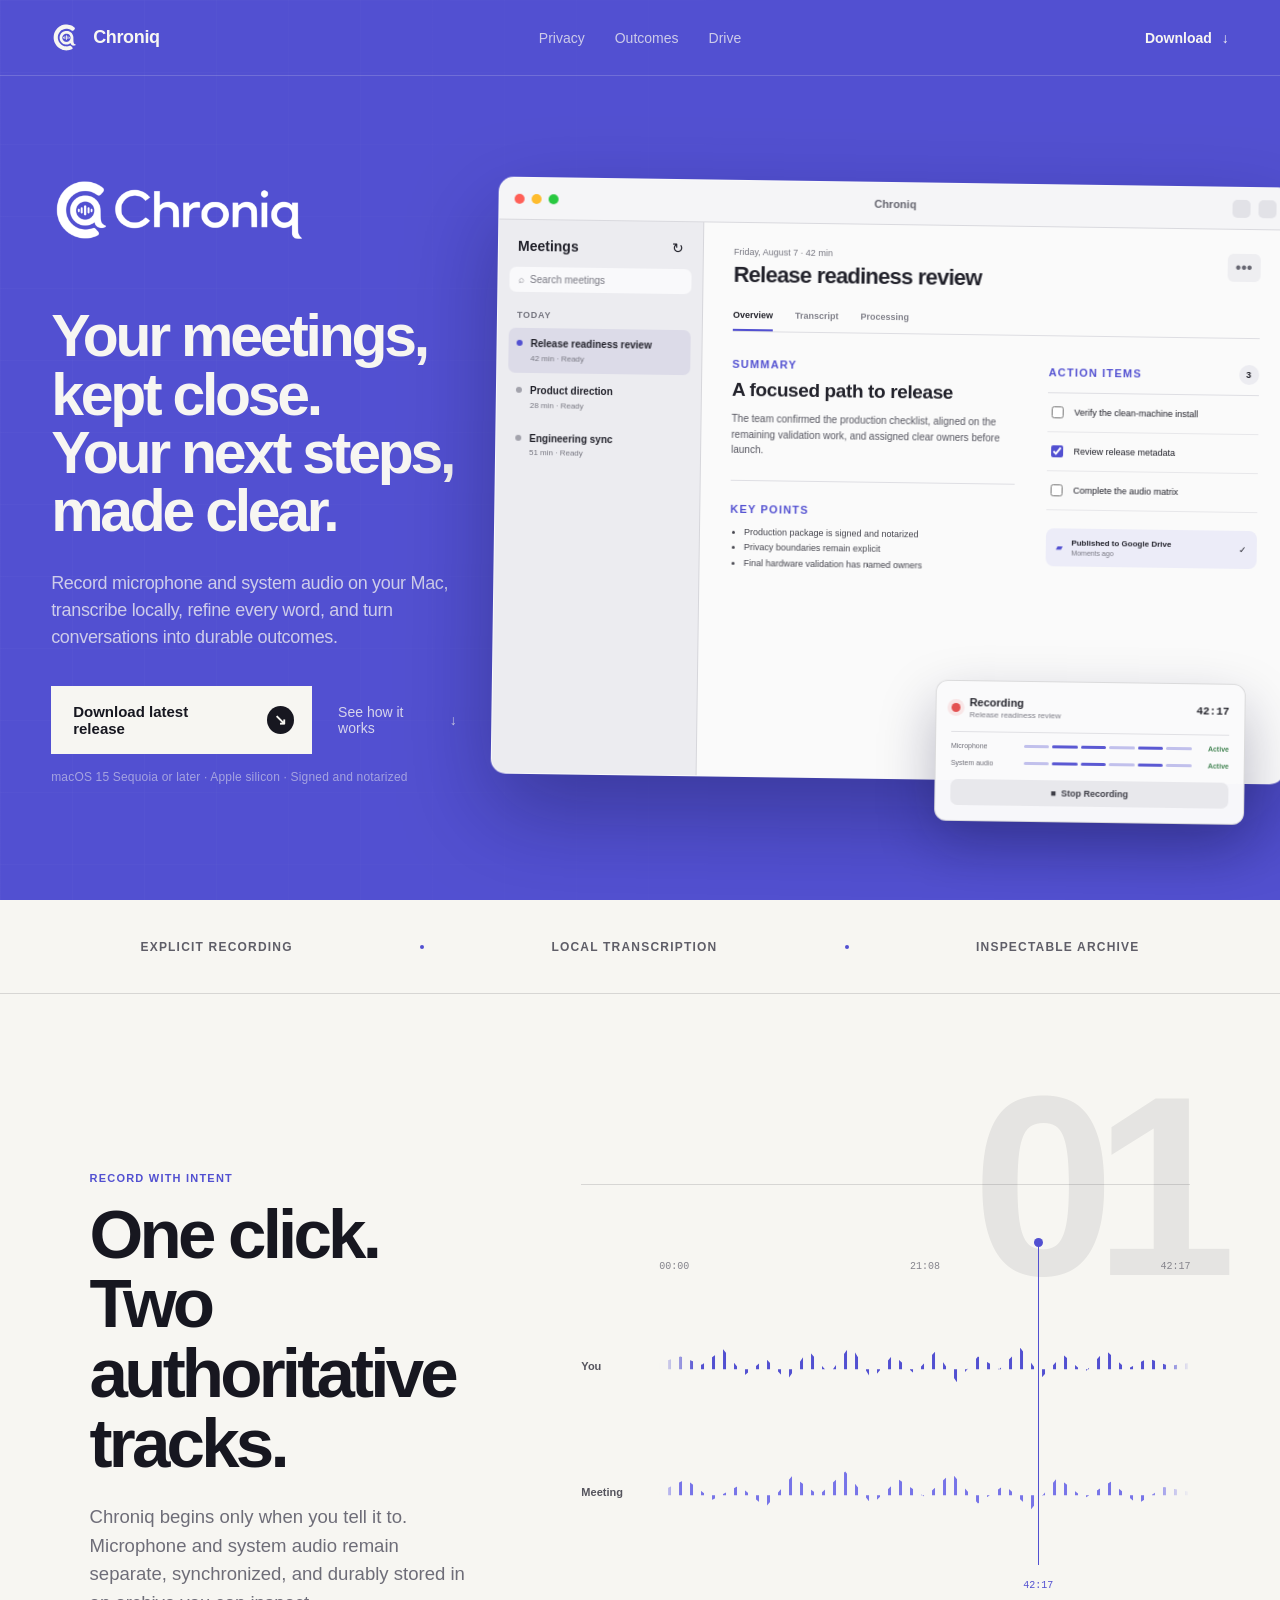
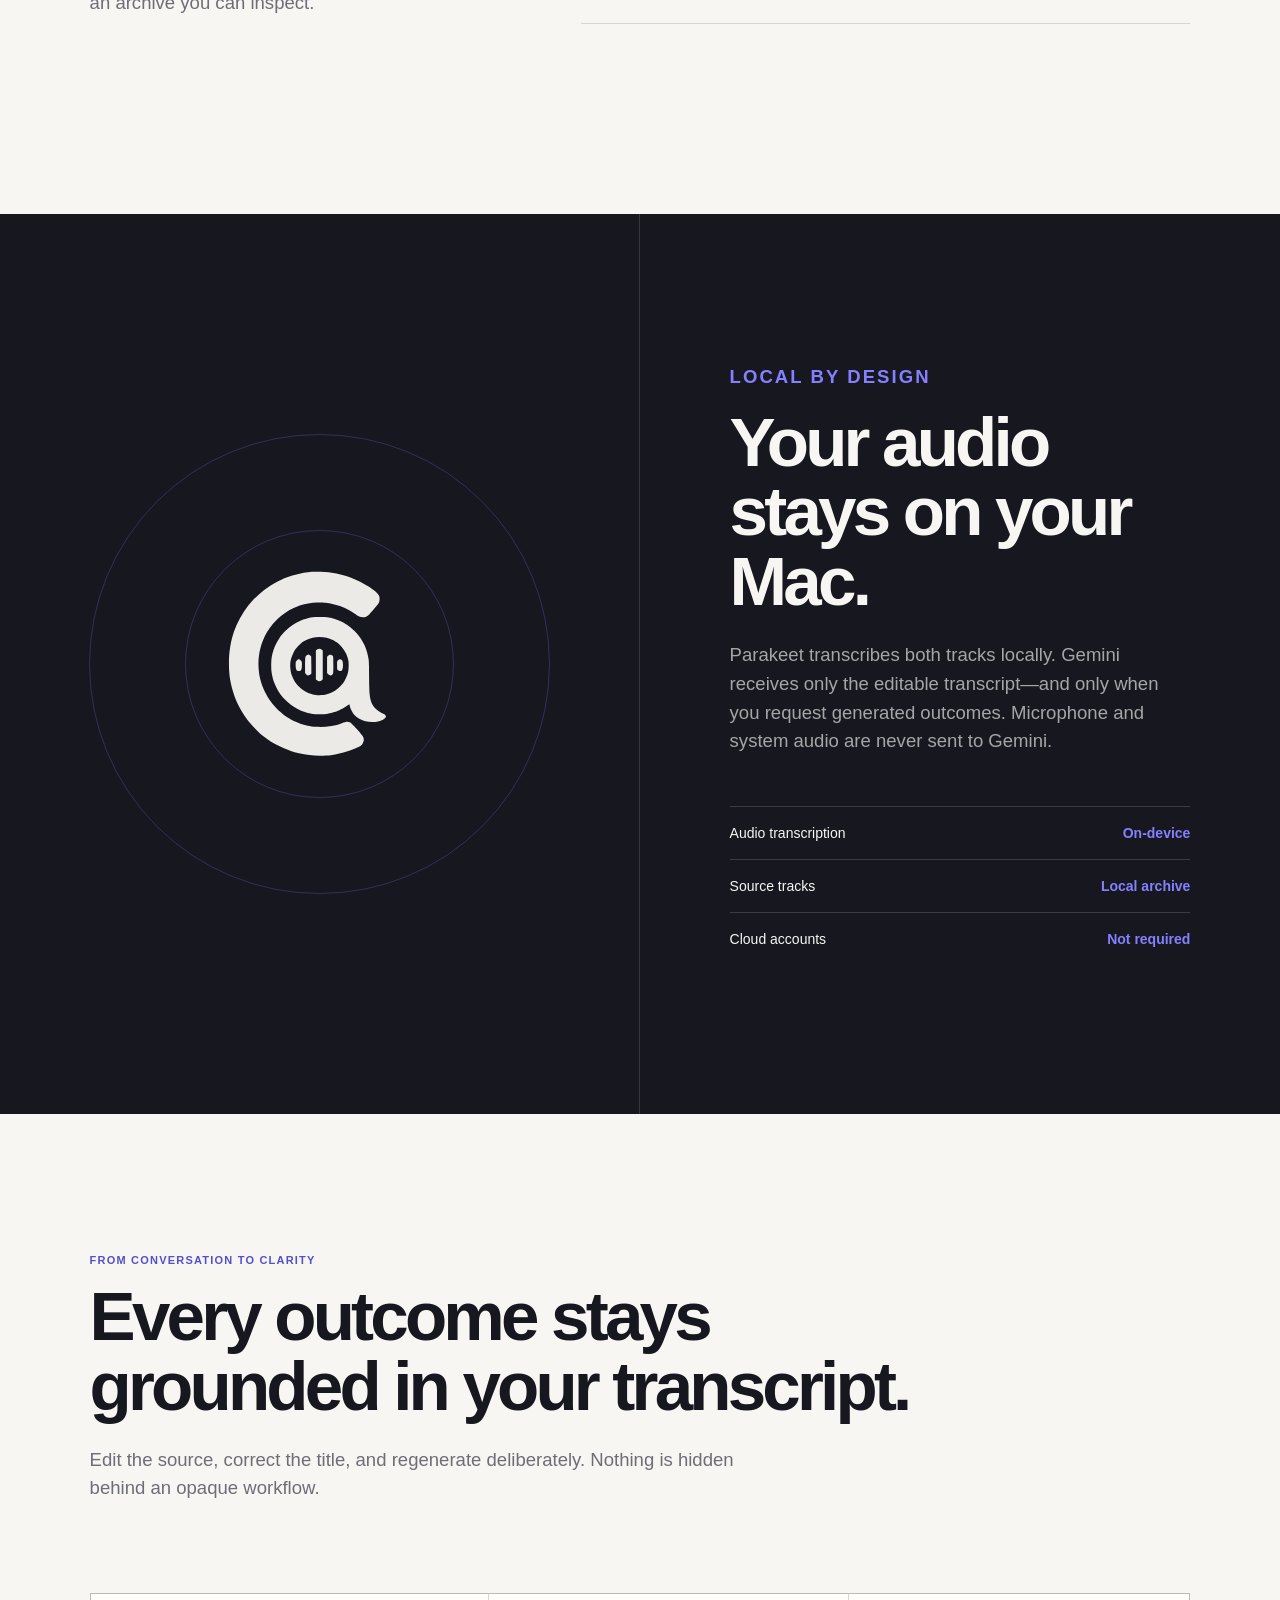
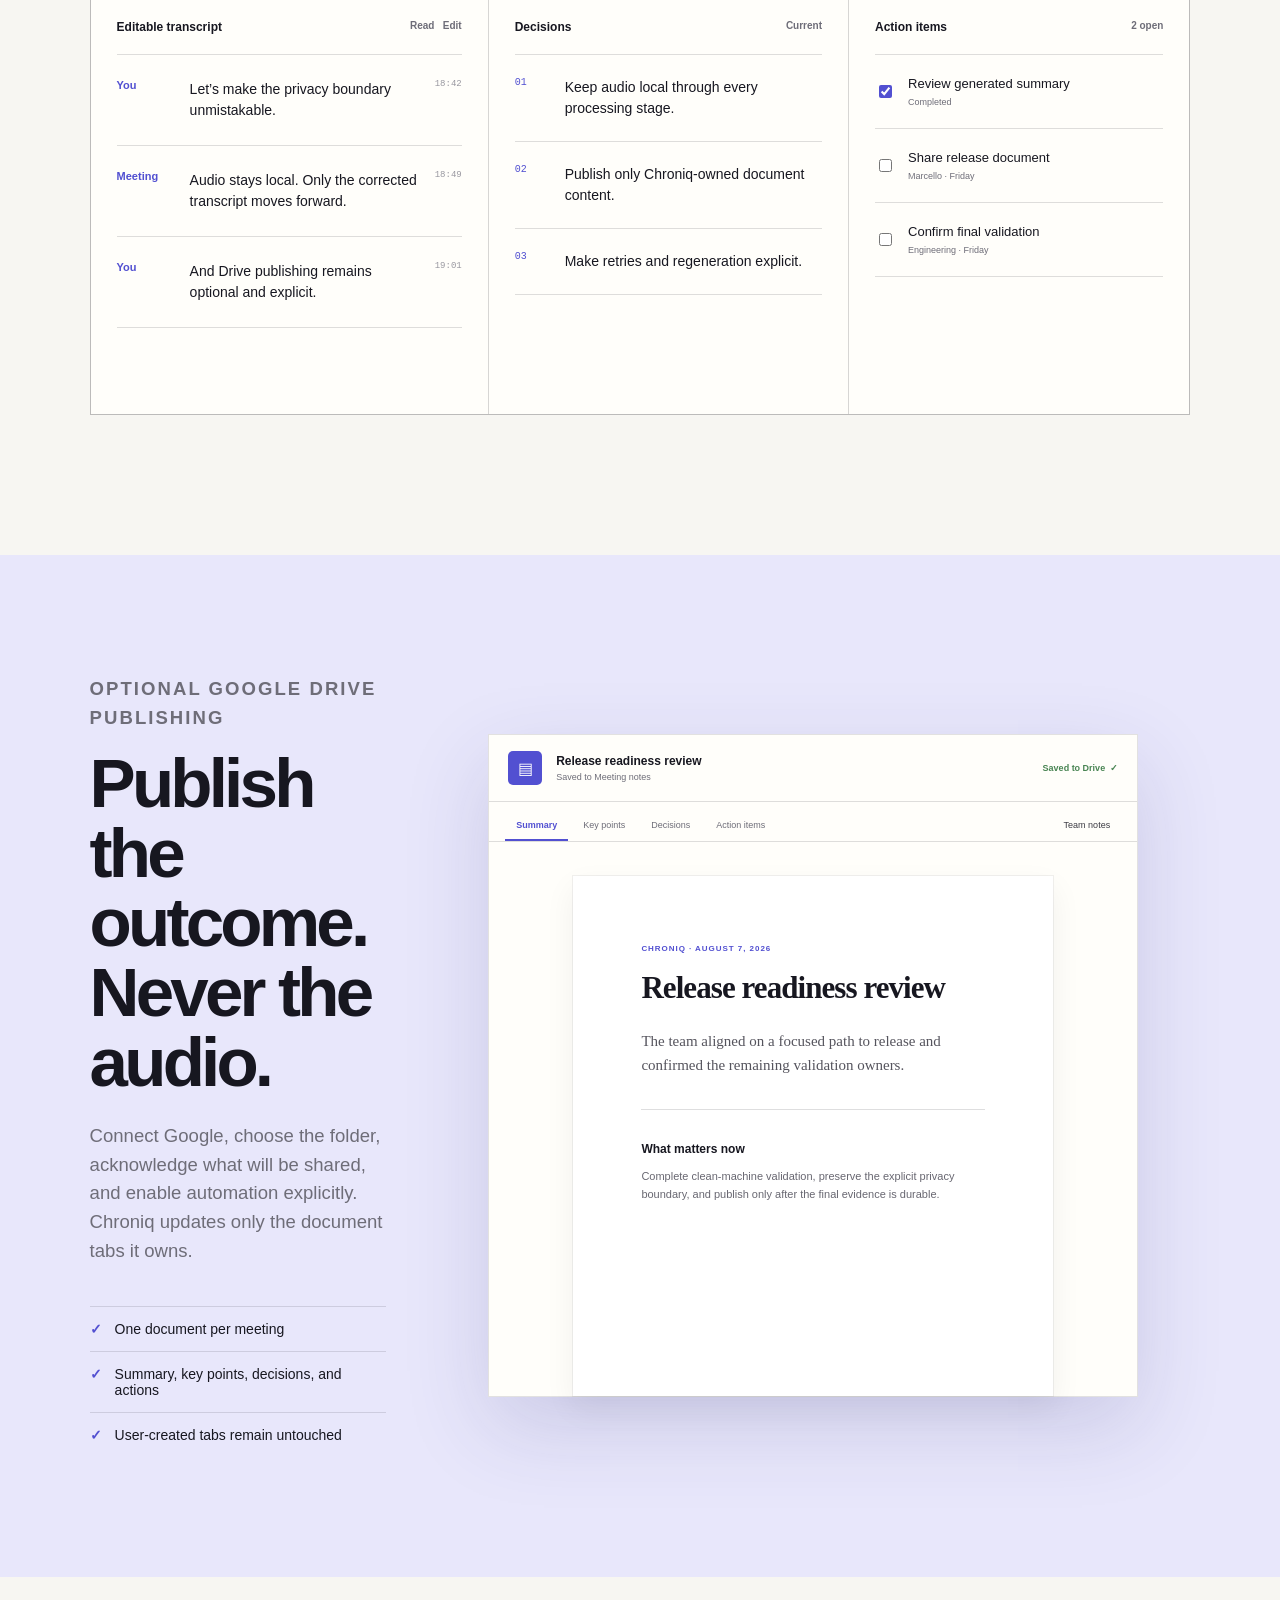
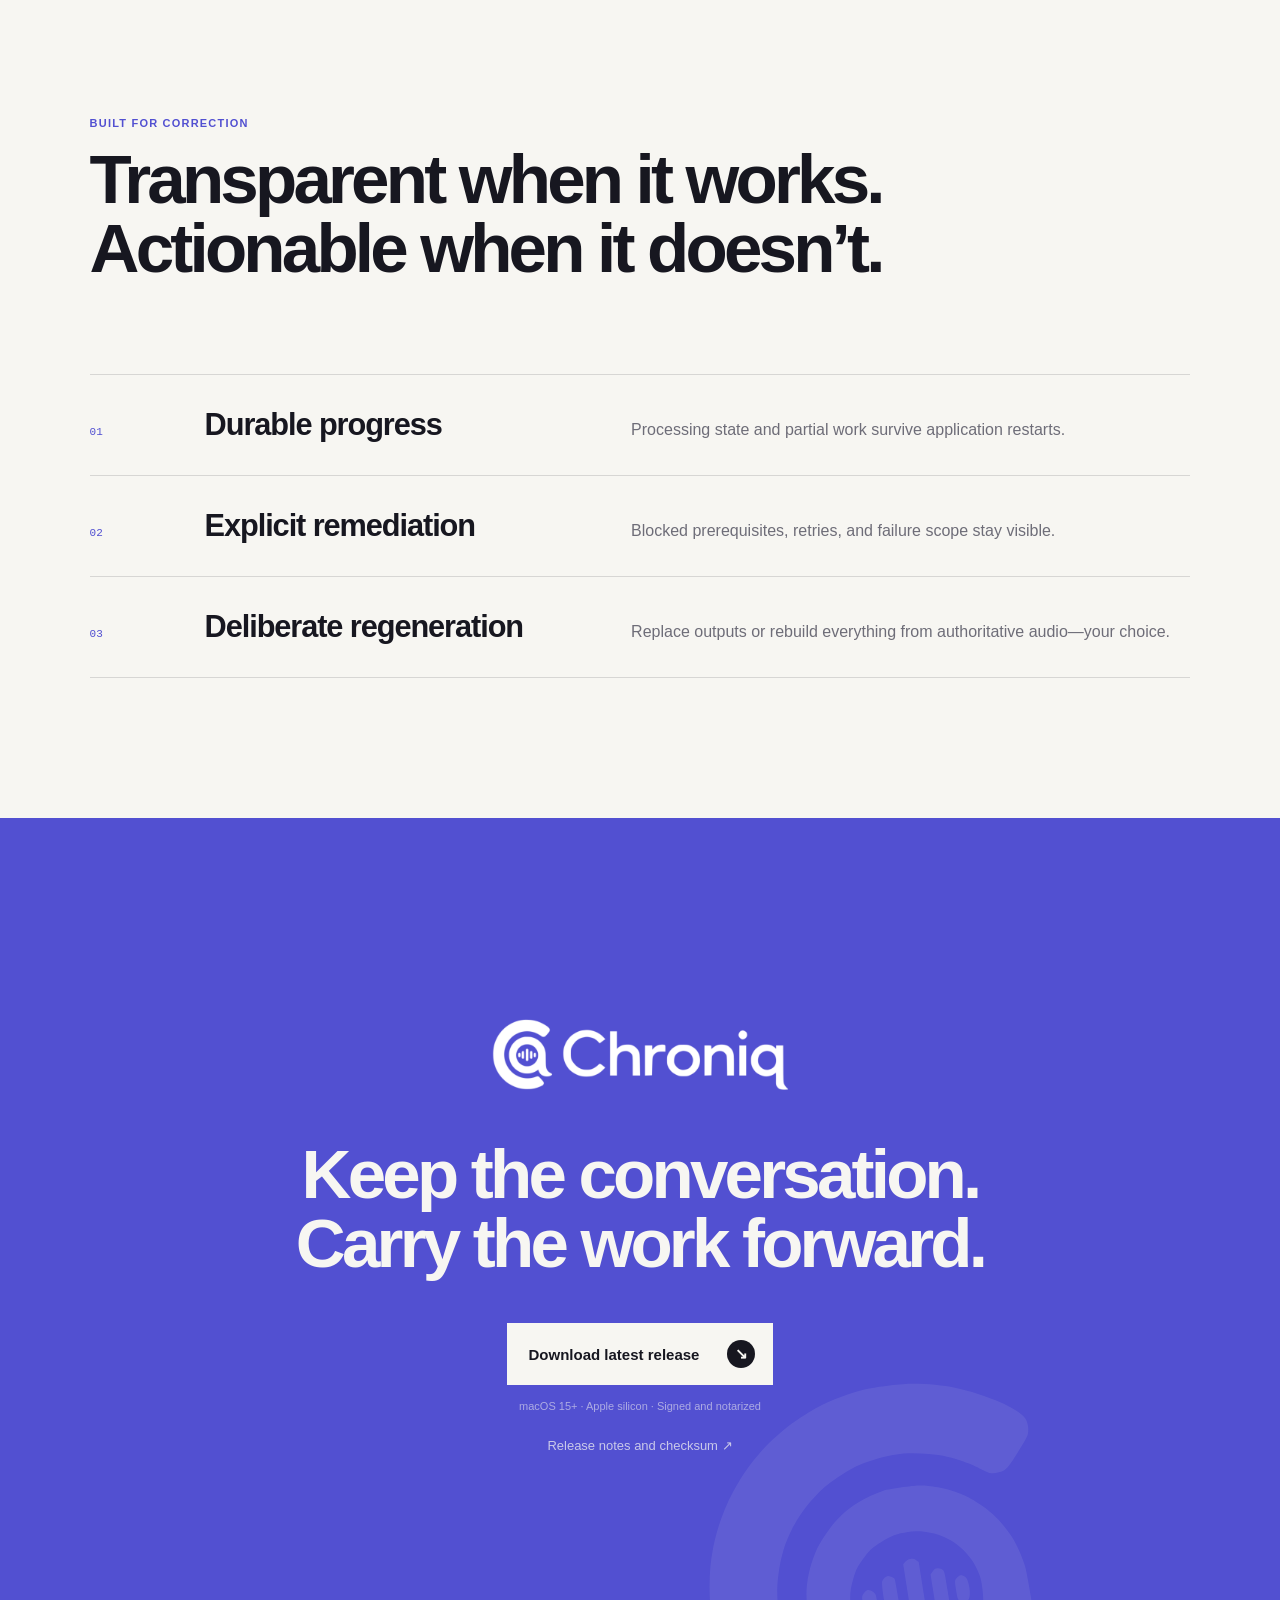
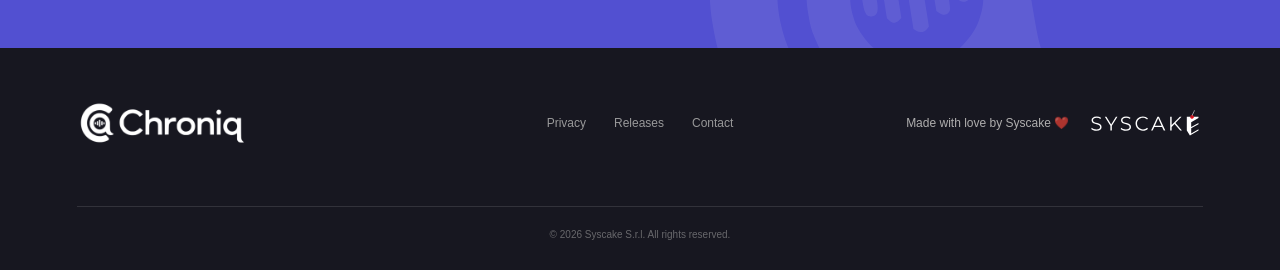
==== index.html @ 7045e1bc "deploy: initial Chroniq product website" ====
<!doctype html>
<html lang="en">
  <head>
    <meta charset="utf-8" />
    <meta name="viewport" content="width=device-width, initial-scale=1" />
    <meta name="theme-color" content="#5250d1" />
    <meta
      name="description"
      content="Chroniq is a native macOS meeting recorder with local transcription, editable outcomes, and optional Google Drive publishing."
    />
    <meta property="og:type" content="website" />
    <meta property="og:site_name" content="Chroniq" />
    <meta property="og:title" content="Chroniq — Meetings, kept close" />
    <meta
      property="og:description"
      content="Record deliberately. Transcribe locally. Turn conversations into durable outcomes."
    />
    <meta
      property="og:image"
      content="https://chroniq.syscake.it/assets/ChroniqLockup-2x.png"
    />
    <meta property="og:url" content="https://chroniq.syscake.it/" />
    <meta name="twitter:card" content="summary_large_image" />
    <link rel="canonical" href="https://chroniq.syscake.it/" />
    <link rel="icon" href="assets/ChroniqAppIcon.svg" type="image/svg+xml" />
    <link rel="apple-touch-icon" href="assets/ChroniqAppIcon-1024.png" />
    <link rel="manifest" href="manifest.webmanifest" />
    <link rel="stylesheet" href="styles.css" />
    <title>Chroniq — Meetings, kept close</title>
  </head>
  <body>
    <a class="skip-link" href="#main">Skip to content</a>

    <header class="site-header" data-header>
      <a class="brand" href="#top" aria-label="Chroniq home">
        <img src="assets/ChroniqMarkReversed.svg" alt="" width="34" height="34" />
        <span>Chroniq</span>
      </a>
      <nav aria-label="Primary navigation">
        <a href="#privacy">Privacy</a>
        <a href="#outcomes">Outcomes</a>
        <a href="#publishing">Drive</a>
      </nav>
      <a
        class="header-download js-release-link"
        href="https://github.com/SysCake/chroniq-site/releases/latest"
        data-release-link
      >
        Download
        <span aria-hidden="true">↓</span>
      </a>
    </header>

    <main id="main">
      <section class="hero" id="top" aria-labelledby="hero-title">
        <div class="hero-grid" aria-hidden="true"></div>
        <div class="hero-copy" data-hero-copy>
          <img
            class="hero-logo"
            src="assets/ChroniqLockup-2x.png"
            alt="Chroniq"
            width="410"
            height="110"
          />
          <h1 id="hero-title">Your meetings, kept close.<br />Your next steps, made clear.</h1>
          <p>
            Record microphone and system audio on your Mac, transcribe locally,
            refine every word, and turn conversations into durable outcomes.
          </p>
          <div class="hero-actions">
            <a
              class="button button-primary js-release-link"
              href="https://github.com/SysCake/chroniq-site/releases/latest"
              data-release-link
            >
              <span data-release-label>Download latest release</span>
              <span class="button-arrow" aria-hidden="true">↘</span>
            </a>
            <a class="text-link" href="#recording">See how it works <span aria-hidden="true">↓</span></a>
          </div>
          <p class="requirements">
            macOS 15 Sequoia or later · Apple silicon · Signed and notarized
          </p>
        </div>

        <div class="product-stage" data-product-stage>
          <div class="app-window" role="img" aria-label="Chroniq meeting workspace showing a completed meeting summary">
            <div class="window-bar">
              <div class="traffic-lights"><i></i><i></i><i></i></div>
              <span>Chroniq</span>
              <div class="window-actions"><i></i><i></i></div>
            </div>
            <div class="workspace">
              <aside class="workspace-sidebar">
                <div class="sidebar-heading"><strong>Meetings</strong><span>↻</span></div>
                <div class="search-field">⌕&nbsp;&nbsp;Search meetings</div>
                <p class="date-label">Today</p>
                <div class="meeting-row active">
                  <span class="status-dot"></span>
                  <div><strong>Release readiness review</strong><small>42 min · Ready</small></div>
                </div>
                <div class="meeting-row">
                  <span class="status-dot quiet"></span>
                  <div><strong>Product direction</strong><small>28 min · Ready</small></div>
                </div>
                <div class="meeting-row">
                  <span class="status-dot quiet"></span>
                  <div><strong>Engineering sync</strong><small>51 min · Ready</small></div>
                </div>
              </aside>

              <div class="workspace-main">
                <div class="meeting-header">
                  <div>
                    <p>Friday, August 7 · 42 min</p>
                    <h2>Release readiness review</h2>
                  </div>
                  <button type="button" tabindex="-1">•••</button>
                </div>
                <div class="workspace-tabs" aria-hidden="true">
                  <span class="active">Overview</span><span>Transcript</span><span>Processing</span>
                </div>
                <div class="outcome-layout">
                  <article class="summary-block">
                    <p class="eyebrow">Summary</p>
                    <h3>A focused path to release</h3>
                    <p>
                      The team confirmed the production checklist, aligned on the remaining
                      validation work, and assigned clear owners before launch.
                    </p>
                    <div class="keyline"></div>
                    <p class="eyebrow">Key points</p>
                    <ul>
                      <li>Production package is signed and notarized</li>
                      <li>Privacy boundaries remain explicit</li>
                      <li>Final hardware validation has named owners</li>
                    </ul>
                  </article>
                  <aside class="action-block">
                    <div class="action-heading"><p class="eyebrow">Action items</p><span>3</span></div>
                    <label><input type="checkbox" tabindex="-1" /> Verify the clean-machine install</label>
                    <label><input type="checkbox" checked tabindex="-1" /> Review release metadata</label>
                    <label><input type="checkbox" tabindex="-1" /> Complete the audio matrix</label>
                    <div class="publish-state">
                      <span class="drive-glyph">▰</span>
                      <div><strong>Published to Google Drive</strong><small>Moments ago</small></div>
                      <span>✓</span>
                    </div>
                  </aside>
                </div>
              </div>
            </div>
          </div>

          <div class="recording-panel" data-recording-panel>
            <div class="recording-status">
              <span class="recording-dot"></span>
              <div><strong>Recording</strong><small>Release readiness review</small></div>
              <time>42:17</time>
            </div>
            <div class="audio-track"><span>Microphone</span><i></i><i></i><i></i><i></i><i></i><i></i><b>Active</b></div>
            <div class="audio-track"><span>System audio</span><i></i><i></i><i></i><i></i><i></i><i></i><b>Active</b></div>
            <button type="button" tabindex="-1">■&nbsp;&nbsp;Stop Recording</button>
          </div>
        </div>
      </section>

      <section class="principle-band" aria-label="Chroniq principles">
        <p>Explicit recording</p><span></span><p>Local transcription</p><span></span><p>Inspectable archive</p>
      </section>

      <section class="story-section recording-section" id="recording">
        <div class="section-index" aria-hidden="true">01</div>
        <div class="story-copy reveal">
          <p class="eyebrow">Record with intent</p>
          <h2>One click.<br />Two authoritative tracks.</h2>
          <p>
            Chroniq begins only when you tell it to. Microphone and system audio
            remain separate, synchronized, and durably stored in an archive you can inspect.
          </p>
        </div>
        <div class="track-visual reveal" aria-label="Separate synchronized microphone and system audio tracks">
          <div class="track-ruler"><span>00:00</span><span>21:08</span><span>42:17</span></div>
          <div class="wave-row"><strong>You</strong><div class="waveform wave-one"></div></div>
          <div class="wave-row"><strong>Meeting</strong><div class="waveform wave-two"></div></div>
          <div class="track-cursor"><span></span><small>42:17</small></div>
        </div>
      </section>

      <section class="privacy-section" id="privacy">
        <div class="privacy-field">
          <div class="orbit orbit-one" aria-hidden="true"></div>
          <div class="orbit orbit-two" aria-hidden="true"></div>
          <img src="assets/ChroniqMarkReversed.svg" alt="" width="220" height="220" />
        </div>
        <div class="privacy-copy reveal">
          <p class="eyebrow">Local by design</p>
          <h2>Your audio<br />stays on your Mac.</h2>
          <p>
            Parakeet transcribes both tracks locally. Gemini receives only the
            editable transcript—and only when you request generated outcomes.
            Microphone and system audio are never sent to Gemini.
          </p>
          <dl>
            <div><dt>Audio transcription</dt><dd>On-device</dd></div>
            <div><dt>Source tracks</dt><dd>Local archive</dd></div>
            <div><dt>Cloud accounts</dt><dd>Not required</dd></div>
          </dl>
        </div>
      </section>

      <section class="outcomes-section" id="outcomes">
        <header class="section-heading reveal">
          <p class="eyebrow">From conversation to clarity</p>
          <h2>Every outcome stays<br />grounded in your transcript.</h2>
          <p>Edit the source, correct the title, and regenerate deliberately. Nothing is hidden behind an opaque workflow.</p>
        </header>

        <div class="outcome-rail" data-outcome-rail>
          <article class="outcome-panel transcript-panel reveal">
            <div class="panel-top"><span>Editable transcript</span><span>Read&nbsp;&nbsp; Edit</span></div>
            <div class="transcript-line"><strong>You</strong><p>Let’s make the privacy boundary unmistakable.</p><time>18:42</time></div>
            <div class="transcript-line"><strong>Meeting</strong><p>Audio stays local. Only the corrected transcript moves forward.</p><time>18:49</time></div>
            <div class="transcript-line"><strong>You</strong><p>And Drive publishing remains optional and explicit.</p><time>19:01</time></div>
          </article>

          <article class="outcome-panel decisions-panel reveal">
            <div class="panel-top"><span>Decisions</span><span>Current</span></div>
            <ol>
              <li><span>01</span><p>Keep audio local through every processing stage.</p></li>
              <li><span>02</span><p>Publish only Chroniq-owned document content.</p></li>
              <li><span>03</span><p>Make retries and regeneration explicit.</p></li>
            </ol>
          </article>

          <article class="outcome-panel actions-panel reveal">
            <div class="panel-top"><span>Action items</span><span>2 open</span></div>
            <label><input type="checkbox" checked tabindex="-1" /><span>Review generated summary<small>Completed</small></span></label>
            <label><input type="checkbox" tabindex="-1" /><span>Share release document<small>Marcello · Friday</small></span></label>
            <label><input type="checkbox" tabindex="-1" /><span>Confirm final validation<small>Engineering · Friday</small></span></label>
          </article>
        </div>
      </section>

      <section class="publishing-section" id="publishing">
        <div class="publishing-copy reveal">
          <p class="eyebrow">Optional Google Drive publishing</p>
          <h2>Publish the outcome.<br />Never the audio.</h2>
          <p>
            Connect Google, choose the folder, acknowledge what will be shared,
            and enable automation explicitly. Chroniq updates only the document tabs it owns.
          </p>
          <ul>
            <li><span>✓</span> One document per meeting</li>
            <li><span>✓</span> Summary, key points, decisions, and actions</li>
            <li><span>✓</span> User-created tabs remain untouched</li>
          </ul>
        </div>

        <div class="document-visual reveal" role="img" aria-label="Chroniq meeting document published to a selected Google Drive folder">
          <div class="document-toolbar">
            <span class="document-icon">▤</span>
            <div><strong>Release readiness review</strong><small>Saved to Meeting notes</small></div>
            <span class="saved-state">Saved to Drive&nbsp;&nbsp;✓</span>
          </div>
          <div class="document-tabs"><span class="active">Summary</span><span>Key points</span><span>Decisions</span><span>Action items</span><span class="user-tab">Team notes</span></div>
          <div class="document-page">
            <p class="document-kicker">CHRONIQ · AUGUST 7, 2026</p>
            <h3>Release readiness review</h3>
            <p class="document-lead">The team aligned on a focused path to release and confirmed the remaining validation owners.</p>
            <hr />
            <h4>What matters now</h4>
            <p>Complete clean-machine validation, preserve the explicit privacy boundary, and publish only after the final evidence is durable.</p>
          </div>
        </div>
      </section>

      <section class="control-section">
        <div class="section-heading reveal">
          <p class="eyebrow">Built for correction</p>
          <h2>Transparent when it works.<br />Actionable when it doesn’t.</h2>
        </div>
        <div class="control-list">
          <article class="reveal"><span>01</span><h3>Durable progress</h3><p>Processing state and partial work survive application restarts.</p></article>
          <article class="reveal"><span>02</span><h3>Explicit remediation</h3><p>Blocked prerequisites, retries, and failure scope stay visible.</p></article>
          <article class="reveal"><span>03</span><h3>Deliberate regeneration</h3><p>Replace outputs or rebuild everything from authoritative audio—your choice.</p></article>
        </div>
      </section>

      <section class="download-section" id="download">
        <div class="download-mark" aria-hidden="true">
          <img src="assets/ChroniqMarkReversed.svg" alt="" width="500" height="500" />
        </div>
        <div class="download-copy reveal">
          <img src="assets/ChroniqLockup-2x.png" alt="Chroniq" width="330" height="88" />
          <h2>Keep the conversation.<br />Carry the work forward.</h2>
          <a
            class="button button-light js-release-link"
            href="https://github.com/SysCake/chroniq-site/releases/latest"
            data-release-link
          >
            <span data-release-label>Download latest release</span>
            <span class="button-arrow" aria-hidden="true">↘</span>
          </a>
          <p class="download-meta" data-release-meta>macOS 15+ · Apple silicon · Signed and notarized</p>
          <a class="release-notes" href="https://github.com/SysCake/chroniq-site/releases/latest">Release notes and checksum ↗</a>
        </div>
      </section>
    </main>

    <footer>
      <a class="footer-brand" href="#top" aria-label="Chroniq home">
        <img src="assets/ChroniqLockup-2x.png" alt="Chroniq" width="205" height="55" />
      </a>
      <div class="footer-links">
        <a href="#privacy">Privacy</a>
        <a href="https://github.com/SysCake/chroniq-site/releases/latest">Releases</a>
        <a href="mailto:info@syscake.it">Contact</a>
      </div>
      <a
        class="syscake-credit"
        href="https://syscake.it/"
        target="_blank"
        rel="noopener noreferrer"
        aria-label="Made with love by Syscake. Visit Syscake website."
      >
        <span>Made with love by Syscake ❤️</span>
        <img src="assets/SyscakeLogoWhite.svg" alt="Syscake" width="136" height="40" />
      </a>
      <p class="copyright">© 2026 Syscake S.r.l. All rights reserved.</p>
    </footer>

    <noscript>
      <div class="noscript-note">JavaScript is optional. The download buttons open the latest public GitHub release.</div>
    </noscript>
    <script type="module" src="site.js"></script>
  </body>
</html>
---- styles.css ----
:root {
  color-scheme: light;
  --indigo: #5250d1;
  --violet: #8580ff;
  --ink: #171720;
  --warm: #f7f6f2;
  --paper: #fffefa;
  --muted: #6e6d78;
  --line: rgba(23, 23, 32, 0.14);
  --header-height: 76px;
  --ease-out: cubic-bezier(0.16, 1, 0.3, 1);
}

* { box-sizing: border-box; }

html { scroll-behavior: smooth; }

body {
  margin: 0;
  background: var(--warm);
  color: var(--ink);
  font-family: -apple-system, BlinkMacSystemFont, "SF Pro Display", "Helvetica Neue", Arial, sans-serif;
  font-size: 16px;
  -webkit-font-smoothing: antialiased;
  text-rendering: optimizeLegibility;
}

a { color: inherit; text-decoration: none; }
button, input { font: inherit; }
img { display: block; max-width: 100%; }

.skip-link {
  position: fixed;
  z-index: 1000;
  top: 10px;
  left: 10px;
  padding: 10px 14px;
  background: var(--warm);
  color: var(--ink);
  transform: translateY(-160%);
}
.skip-link:focus { transform: translateY(0); }

:focus-visible { outline: 3px solid var(--violet); outline-offset: 4px; }

.site-header {
  position: absolute;
  z-index: 100;
  top: 0;
  left: 0;
  right: 0;
  height: var(--header-height);
  display: grid;
  grid-template-columns: 1fr auto 1fr;
  align-items: center;
  gap: 32px;
  padding: 0 clamp(22px, 4vw, 72px);
  color: var(--warm);
  border-bottom: 1px solid rgba(247, 246, 242, 0.18);
}

.brand { display: inline-flex; align-items: center; gap: 11px; width: max-content; font-size: 18px; font-weight: 650; letter-spacing: -0.02em; }
.brand img { width: 31px; height: 31px; }
.site-header nav { display: flex; align-items: center; gap: 30px; color: rgba(247, 246, 242, 0.74); font-size: 14px; }
.site-header nav a, .footer-links a, .release-notes { transition: color 180ms ease; }
.site-header nav a:hover { color: var(--warm); }
.header-download { justify-self: end; display: flex; align-items: center; gap: 10px; font-size: 14px; font-weight: 650; }
.header-download span { transition: transform 220ms var(--ease-out); }
.header-download:hover span { transform: translateY(3px); }

.hero {
  position: relative;
  min-height: max(820px, 100svh);
  overflow: hidden;
  display: grid;
  grid-template-columns: minmax(390px, 0.72fr) minmax(620px, 1.28fr);
  align-items: center;
  gap: clamp(40px, 4vw, 80px);
  padding: calc(var(--header-height) + 48px) clamp(22px, 4vw, 72px) 64px;
  background: var(--indigo);
  color: var(--warm);
}

.hero-grid {
  position: absolute;
  inset: 0;
  opacity: 0.12;
  background-image:
    linear-gradient(rgba(247, 246, 242, 0.18) 1px, transparent 1px),
    linear-gradient(90deg, rgba(247, 246, 242, 0.18) 1px, transparent 1px);
  background-size: 72px 72px;
  mask-image: linear-gradient(to right, black, transparent 72%);
}

.hero-copy { position: relative; z-index: 2; max-width: 670px; opacity: 0; transform: translateY(24px); }
.is-ready .hero-copy { animation: hero-copy-in 900ms var(--ease-out) 80ms forwards; }
.hero-logo { width: clamp(190px, 20vw, 292px); height: auto; margin-bottom: clamp(40px, 7vh, 86px); filter: brightness(0) invert(1); }
.hero h1 {
  max-width: 490px;
  margin: 0;
  font-size: clamp(46px, 4.6vw, 74px);
  line-height: 0.99;
  letter-spacing: -0.055em;
  font-weight: 640;
}
.hero-copy > p:not(.requirements) { max-width: 470px; margin: 30px 0 0; color: rgba(247, 246, 242, 0.75); font-size: clamp(18px, 1.35vw, 21px); line-height: 1.48; letter-spacing: -0.018em; }
.hero-actions { display: flex; align-items: center; gap: 26px; margin-top: 36px; }
.button { display: inline-flex; align-items: center; justify-content: space-between; min-width: 250px; gap: 28px; padding: 17px 18px 17px 22px; font-size: 15px; font-weight: 680; transition: transform 220ms var(--ease-out), background 180ms ease, color 180ms ease; }
.button:hover { transform: translateY(-3px); }
.button-primary { background: var(--warm); color: var(--ink); }
.button-arrow { display: grid; place-items: center; width: 28px; height: 28px; border-radius: 50%; background: var(--ink); color: var(--warm); transition: transform 260ms var(--ease-out); }
.button:hover .button-arrow { transform: rotate(-45deg); }
.text-link { display: inline-flex; align-items: center; gap: 9px; color: rgba(247, 246, 242, 0.8); font-size: 14px; }
.text-link span { transition: transform 220ms var(--ease-out); }
.text-link:hover span { transform: translateY(4px); }
.requirements { margin: 16px 0 0; color: rgba(247, 246, 242, 0.5); font-size: 12px; letter-spacing: 0.015em; }

.product-stage {
  position: relative;
  z-index: 2;
  width: min(920px, 62vw);
  justify-self: end;
  opacity: 0;
  transform: translate(7%, 36px) rotate(0.8deg);
  transform-origin: center bottom;
}
.is-ready .product-stage { animation: product-in 1100ms var(--ease-out) 240ms forwards; }

.app-window { overflow: hidden; min-width: 760px; aspect-ratio: 1.33; background: #f5f5f7; color: #22222b; border: 1px solid rgba(255, 255, 255, 0.36); border-radius: 15px; box-shadow: 0 38px 90px rgba(15, 14, 57, 0.35); }
.window-bar { height: 42px; display: grid; grid-template-columns: 1fr auto 1fr; align-items: center; padding: 0 15px; background: rgba(245, 245, 247, 0.96); border-bottom: 1px solid #d9d9de; font-size: 11px; font-weight: 600; color: #63636d; }
.traffic-lights { display: flex; gap: 7px; }
.traffic-lights i { width: 10px; height: 10px; border-radius: 50%; background: #ff5f57; }
.traffic-lights i:nth-child(2) { background: #febc2e; }
.traffic-lights i:nth-child(3) { background: #28c840; }
.window-actions { justify-self: end; display: flex; gap: 8px; }
.window-actions i { width: 18px; height: 18px; border-radius: 5px; background: #e2e2e7; }
.workspace { display: grid; grid-template-columns: 205px 1fr; height: calc(100% - 42px); }
.workspace-sidebar { padding: 18px 11px; background: #ececf0; border-right: 1px solid #d6d6db; font-size: 10px; }
.sidebar-heading { display: flex; justify-content: space-between; padding: 0 8px 13px; font-size: 14px; }
.search-field { padding: 7px 9px; border-radius: 7px; background: rgba(255,255,255,.72); color: #777781; }
.date-label { margin: 18px 8px 8px; color: #777781; font-size: 9px; font-weight: 700; text-transform: uppercase; letter-spacing: .08em; }
.meeting-row { display: flex; gap: 8px; padding: 9px 8px; border-radius: 7px; }
.meeting-row.active { background: #dcdbe8; }
.meeting-row + .meeting-row { margin-top: 2px; }
.meeting-row strong, .meeting-row small { display: block; line-height: 1.35; }
.meeting-row strong { font-size: 10px; }
.meeting-row small { margin-top: 3px; color: #777781; font-size: 8px; }
.status-dot { width: 6px; height: 6px; margin-top: 3px; border-radius: 50%; background: var(--indigo); flex: 0 0 auto; }
.status-dot.quiet { background: #a3a3ac; }
.workspace-main { min-width: 0; padding: 24px 30px; background: #fafafa; }
.meeting-header { display: flex; justify-content: space-between; align-items: flex-start; }
.meeting-header p { margin: 0 0 5px; color: #777781; font-size: 9px; }
.meeting-header h2 { margin: 0; font-size: 22px; letter-spacing: -0.035em; }
.meeting-header button { border: 0; background: #eeeef1; border-radius: 6px; padding: 5px 8px; color: #666671; }
.workspace-tabs { display: flex; gap: 22px; margin-top: 22px; border-bottom: 1px solid #dddde2; color: #83838c; font-size: 9px; font-weight: 650; }
.workspace-tabs span { padding-bottom: 9px; }
.workspace-tabs .active { color: #25252d; border-bottom: 2px solid var(--indigo); }
.outcome-layout { display: grid; grid-template-columns: 1.15fr .85fr; gap: 32px; margin-top: 26px; }
.eyebrow { margin: 0; color: var(--indigo); font-size: 11px; font-weight: 750; text-transform: uppercase; letter-spacing: .11em; }
.summary-block h3 { margin: 9px 0 10px; font-size: 19px; letter-spacing: -.02em; }
.summary-block > p:not(.eyebrow) { margin: 0; color: #565660; font-size: 10px; line-height: 1.55; }
.summary-block ul { margin: 10px 0 0; padding-left: 14px; color: #45454e; font-size: 9px; line-height: 1.75; }
.keyline { height: 1px; margin: 22px 0; background: #dedee3; }
.action-block { font-size: 9px; }
.action-heading { display: flex; justify-content: space-between; align-items: center; padding-bottom: 10px; border-bottom: 1px solid #dedee3; }
.action-heading > span { display: grid; place-items: center; width: 20px; height: 20px; border-radius: 50%; background: #ececf1; font-weight: 700; }
.action-block label { display: flex; align-items: center; gap: 7px; padding: 10px 0; border-bottom: 1px solid #e7e7ea; }
.action-block input { width: 12px; height: 12px; accent-color: var(--indigo); }
.publish-state { display: grid; grid-template-columns: auto 1fr auto; align-items: center; gap: 8px; margin-top: 18px; padding: 10px; background: #ececf8; border-radius: 8px; }
.publish-state strong, .publish-state small { display: block; }
.publish-state strong { font-size: 8px; }
.publish-state small { margin-top: 2px; color: #777781; font-size: 7px; }
.drive-glyph { color: var(--indigo); }

.recording-panel { position: absolute; right: 5%; bottom: -7%; width: 310px; padding: 15px; background: rgba(250, 250, 251, 0.98); color: #24242c; border: 1px solid rgba(23,23,32,.14); border-radius: 12px; box-shadow: 0 24px 56px rgba(15,14,57,.28); transform: translateY(14px); }
.is-ready .recording-panel { animation: panel-float 800ms var(--ease-out) 900ms forwards; }
.recording-status { display: grid; grid-template-columns: auto 1fr auto; align-items: center; gap: 9px; padding-bottom: 12px; border-bottom: 1px solid #e0e0e4; }
.recording-status strong, .recording-status small { display: block; }
.recording-status strong { font-size: 11px; }
.recording-status small { margin-top: 2px; color: #7a7a84; font-size: 8px; }
.recording-status time { font: 650 11px ui-monospace, SFMono-Regular, Menlo, monospace; }
.recording-dot { width: 9px; height: 9px; border-radius: 50%; background: #e35151; box-shadow: 0 0 0 4px rgba(227,81,81,.12); }
.audio-track { display: grid; grid-template-columns: 70px repeat(6, 1fr) 34px; gap: 3px; align-items: center; padding-top: 10px; font-size: 7px; color: #6f6f78; }
.audio-track i { height: 3px; background: var(--indigo); border-radius: 2px; opacity: .34; }
.audio-track i:nth-of-type(2), .audio-track i:nth-of-type(3), .audio-track i:nth-of-type(5) { opacity: .95; }
.audio-track b { color: #438453; font-size: 7px; text-align: right; }
.recording-panel button { width: 100%; margin-top: 13px; padding: 8px; border: 0; border-radius: 7px; background: #e8e8ec; color: #3e3e47; font-size: 9px; font-weight: 650; }

.principle-band { display: flex; justify-content: space-around; align-items: center; min-height: 94px; padding: 18px clamp(22px, 6vw, 104px); border-bottom: 1px solid var(--line); background: var(--warm); color: #5f5e68; font-size: 12px; font-weight: 650; text-transform: uppercase; letter-spacing: .1em; }
.principle-band span { width: 4px; height: 4px; border-radius: 50%; background: var(--indigo); }

.story-section { position: relative; display: grid; grid-template-columns: .78fr 1.22fr; gap: clamp(50px, 8vw, 150px); align-items: center; min-height: 820px; padding: 120px clamp(24px, 7vw, 120px); overflow: hidden; }
.section-index { position: absolute; top: 64px; right: 5vw; color: rgba(23,23,32,.08); font-size: clamp(110px, 20vw, 320px); line-height: 1; font-weight: 650; letter-spacing: -.08em; }
.story-copy { position: relative; z-index: 1; max-width: 580px; }
.story-copy h2, .privacy-copy h2, .section-heading h2, .publishing-copy h2, .download-copy h2 { margin: 16px 0 24px; font-size: clamp(46px, 5.4vw, 82px); line-height: 1.01; letter-spacing: -.055em; font-weight: 620; }
.story-copy > p:last-child, .privacy-copy > p, .section-heading > p:last-child, .publishing-copy > p { color: var(--muted); font-size: clamp(17px, 1.45vw, 21px); line-height: 1.55; }
.track-visual { position: relative; min-height: 440px; padding: 76px 0; border-top: 1px solid var(--line); border-bottom: 1px solid var(--line); }
.track-ruler { display: flex; justify-content: space-between; margin-left: 78px; color: #85848c; font: 10px ui-monospace, SFMono-Regular, Menlo, monospace; }
.wave-row { display: grid; grid-template-columns: 60px 1fr; gap: 18px; align-items: center; margin-top: 62px; color: #55545d; font-size: 11px; }
.waveform { height: 64px; background-color: transparent; background-repeat: repeat-x; background-position: center; background-size: 11px 64px; }
.wave-one { background-image: linear-gradient(90deg, transparent 0 2px, var(--indigo) 2px 5px, transparent 5px 11px); mask-image: linear-gradient(90deg, transparent, black 7%, black 95%, transparent); clip-path: polygon(0 45%, 4% 35%, 8% 48%, 12% 24%, 16% 65%, 20% 38%, 24% 73%, 28% 25%, 32% 63%, 36% 17%, 40% 72%, 44% 32%, 48% 62%, 52% 27%, 56% 75%, 60% 35%, 64% 55%, 68% 22%, 72% 68%, 76% 32%, 80% 61%, 84% 25%, 88% 55%, 92% 38%, 96% 50%, 100% 45%, 100% 55%, 0 55%); }
.wave-two { background-image: linear-gradient(90deg, transparent 0 2px, #7774e8 2px 5px, transparent 5px 11px); mask-image: linear-gradient(90deg, transparent, black 4%, black 92%, transparent); clip-path: polygon(0 50%, 5% 30%, 10% 62%, 15% 40%, 20% 74%, 25% 25%, 30% 55%, 35% 18%, 40% 70%, 45% 30%, 50% 58%, 55% 20%, 60% 68%, 65% 39%, 70% 77%, 75% 27%, 80% 60%, 85% 34%, 90% 69%, 95% 42%, 100% 50%, 100% 55%, 0 55%); }
.track-cursor { position: absolute; top: 58px; bottom: 58px; left: 75%; width: 1px; background: var(--indigo); }
.track-cursor span { position: absolute; top: -5px; left: -4px; width: 9px; height: 9px; border-radius: 50%; background: var(--indigo); }
.track-cursor small { position: absolute; bottom: -26px; left: 0; transform: translateX(-50%); color: var(--indigo); font: 10px ui-monospace, SFMono-Regular, Menlo, monospace; }

.privacy-section { display: grid; grid-template-columns: 1fr 1fr; min-height: 900px; background: var(--ink); color: var(--warm); }
.privacy-field { position: relative; display: grid; place-items: center; min-height: 680px; overflow: hidden; border-right: 1px solid rgba(247,246,242,.14); }
.privacy-field img { position: relative; z-index: 2; width: min(32vw, 290px); opacity: .95; }
.orbit { position: absolute; border: 1px solid rgba(133,128,255,.24); border-radius: 50%; }
.orbit-one { width: 42%; aspect-ratio: 1; animation: orbit-pulse 5s ease-in-out infinite alternate; }
.orbit-two { width: 72%; aspect-ratio: 1; animation: orbit-pulse 5s ease-in-out 1.2s infinite alternate; }
.privacy-copy { align-self: center; padding: 100px clamp(34px, 7vw, 130px); max-width: 770px; }
.privacy-copy .eyebrow, .download-section .eyebrow { color: var(--violet); }
.privacy-copy > p { color: rgba(247,246,242,.64); }
.privacy-copy dl { margin: 50px 0 0; }
.privacy-copy dl div { display: flex; justify-content: space-between; gap: 24px; padding: 18px 0; border-top: 1px solid rgba(247,246,242,.16); font-size: 14px; }
.privacy-copy dd { margin: 0; color: var(--violet); font-weight: 650; }

.outcomes-section { padding: 140px clamp(24px, 7vw, 120px); overflow: hidden; }
.section-heading { max-width: 930px; }
.section-heading > p:last-child { max-width: 680px; }
.outcome-rail { display: grid; grid-template-columns: 1.05fr .95fr .9fr; gap: 1px; margin-top: 90px; background: var(--line); border: 1px solid var(--line); }
.outcome-panel { min-height: 420px; padding: 26px; background: var(--paper); }
.panel-top { display: flex; justify-content: space-between; padding-bottom: 20px; border-bottom: 1px solid var(--line); font-size: 12px; font-weight: 700; }
.panel-top span:last-child { color: var(--muted); font-size: 10px; }
.transcript-line { display: grid; grid-template-columns: 58px 1fr auto; gap: 15px; align-items: start; padding: 24px 0; border-bottom: 1px solid var(--line); }
.transcript-line strong { color: var(--indigo); font-size: 11px; }
.transcript-line p { margin: 0; font-size: 14px; line-height: 1.5; }
.transcript-line time { color: #9998a0; font: 9px ui-monospace, SFMono-Regular, Menlo, monospace; }
.decisions-panel ol { margin: 0; padding: 0; list-style: none; }
.decisions-panel li { display: grid; grid-template-columns: 36px 1fr; gap: 14px; padding: 22px 0; border-bottom: 1px solid var(--line); }
.decisions-panel li span { color: var(--indigo); font: 10px ui-monospace, SFMono-Regular, Menlo, monospace; }
.decisions-panel li p { margin: 0; font-size: 14px; line-height: 1.5; }
.actions-panel label { display: flex; gap: 13px; padding: 21px 0; border-bottom: 1px solid var(--line); font-size: 13px; }
.actions-panel input { accent-color: var(--indigo); }
.actions-panel label span { display: flex; flex-direction: column; gap: 6px; }
.actions-panel label small { color: var(--muted); font-size: 9px; }

.publishing-section { display: grid; grid-template-columns: .85fr 1.15fr; gap: clamp(60px, 8vw, 150px); align-items: center; min-height: 940px; padding: 120px clamp(24px, 7vw, 120px); background: #e8e7fb; overflow: hidden; }
.publishing-copy { max-width: 610px; }
.publishing-copy ul { margin: 40px 0 0; padding: 0; list-style: none; }
.publishing-copy li { display: flex; gap: 13px; padding: 14px 0; border-top: 1px solid rgba(23,23,32,.13); font-size: 14px; }
.publishing-copy li span { color: var(--indigo); font-weight: 750; }
.document-visual { min-width: 650px; background: var(--paper); border: 1px solid rgba(23,23,32,.12); box-shadow: 0 30px 80px rgba(52,49,127,.16); transform: rotate(1.2deg); }
.document-toolbar { display: grid; grid-template-columns: auto 1fr auto; align-items: center; gap: 14px; padding: 16px 19px; border-bottom: 1px solid var(--line); }
.document-icon { display: grid; place-items: center; width: 34px; height: 34px; background: var(--indigo); color: white; border-radius: 5px; }
.document-toolbar strong, .document-toolbar small { display: block; }
.document-toolbar strong { font-size: 12px; }
.document-toolbar small { margin-top: 4px; color: var(--muted); font-size: 9px; }
.saved-state { color: #498553; font-size: 9px; font-weight: 700; }
.document-tabs { display: flex; gap: 4px; padding: 9px 16px 0; border-bottom: 1px solid var(--line); color: var(--muted); font-size: 9px; }
.document-tabs span { padding: 9px 11px; }
.document-tabs .active { color: var(--indigo); border-bottom: 2px solid var(--indigo); font-weight: 700; }
.document-tabs .user-tab { margin-left: auto; color: #3c3b43; }
.document-page { width: 74%; min-height: 520px; margin: 34px auto 0; padding: 60px 68px; background: white; box-shadow: 0 0 0 1px rgba(23,23,32,.06), 0 12px 30px rgba(23,23,32,.06); }
.document-kicker { color: var(--indigo); font-size: 8px; font-weight: 700; letter-spacing: .12em; }
.document-page h3 { margin: 18px 0 25px; font: 620 31px/1.1 Georgia, serif; letter-spacing: -.03em; }
.document-lead { color: #55545d; font: 15px/1.55 Georgia, serif; }
.document-page hr { margin: 32px 0; border: 0; border-top: 1px solid var(--line); }
.document-page h4 { margin: 0 0 12px; font-size: 12px; }
.document-page p:last-child { color: #686771; font-size: 11px; line-height: 1.6; }

.control-section { padding: 140px clamp(24px, 7vw, 120px); }
.control-list { margin-top: 90px; border-top: 1px solid var(--line); }
.control-list article { display: grid; grid-template-columns: 80px .7fr 1fr; gap: 35px; align-items: baseline; padding: 32px 0; border-bottom: 1px solid var(--line); }
.control-list span { color: var(--indigo); font: 11px ui-monospace, SFMono-Regular, Menlo, monospace; }
.control-list h3 { margin: 0; font-size: clamp(24px, 2.4vw, 38px); letter-spacing: -.035em; font-weight: 600; }
.control-list p { margin: 0; color: var(--muted); font-size: 16px; line-height: 1.5; }

.download-section { position: relative; min-height: 830px; display: grid; place-items: center; overflow: hidden; padding: 100px 24px; background: var(--indigo); color: var(--warm); text-align: center; }
.download-mark { position: absolute; right: -7vw; bottom: -14vw; width: min(55vw, 760px); opacity: .08; transform: rotate(-9deg); }
.download-copy { position: relative; z-index: 1; display: flex; flex-direction: column; align-items: center; }
.download-copy > img { width: clamp(210px, 24vw, 330px); height: auto; margin-bottom: 44px; filter: brightness(0) invert(1); }
.download-copy h2 { margin-top: 0; }
.button-light { margin-top: 20px; background: var(--warm); color: var(--ink); }
.download-meta { margin: 15px 0 0; color: rgba(247,246,242,.55); font-size: 11px; }
.release-notes { margin-top: 26px; color: rgba(247,246,242,.72); font-size: 13px; }
.release-notes:hover { color: white; }

footer { display: grid; grid-template-columns: 1fr auto 1fr; align-items: center; gap: 32px; padding: 52px clamp(24px, 6vw, 104px) 30px; background: var(--ink); color: var(--warm); }
.footer-brand { width: max-content; }
.footer-brand img { width: 170px; height: auto; filter: brightness(0) invert(1); }
.footer-links { display: flex; gap: 28px; color: rgba(247,246,242,.58); font-size: 12px; }
.footer-links a:hover { color: white; }
.syscake-credit { justify-self: end; display: flex; align-items: center; gap: 18px; color: rgba(247,246,242,.68); font-size: 12px; transition: color 180ms ease; }
.syscake-credit:hover { color: white; }
.syscake-credit img { width: 116px; height: auto; }
.copyright { grid-column: 1 / -1; margin: 28px 0 0; padding-top: 22px; border-top: 1px solid rgba(247,246,242,.12); color: rgba(247,246,242,.36); font-size: 10px; text-align: center; }
.noscript-note { position: fixed; z-index: 999; left: 16px; bottom: 16px; padding: 12px 16px; background: var(--ink); color: var(--warm); font-size: 12px; }

.reveal { opacity: 0; transform: translateY(34px); transition: opacity 800ms var(--ease-out), transform 800ms var(--ease-out); }
.reveal.is-visible { opacity: 1; transform: translateY(0); }

@keyframes hero-copy-in { to { opacity: 1; transform: translateY(0); } }
@keyframes product-in { to { opacity: 1; transform: translate(7%, 0) rotate(.8deg); } }
@keyframes panel-float { to { transform: translateY(0); } }
@keyframes orbit-pulse { from { transform: scale(.95); opacity: .6; } to { transform: scale(1.05); opacity: 1; } }

@media (max-width: 1180px) {
  .hero { grid-template-columns: 1fr; align-items: start; padding-top: calc(var(--header-height) + 70px); padding-bottom: 150px; }
  .hero-copy { max-width: 760px; }
  .hero h1 { max-width: 700px; font-size: clamp(48px, 7vw, 76px); }
  .hero-copy > p:not(.requirements) { max-width: 600px; }
  .hero-logo { margin-bottom: 44px; }
  .product-stage { width: min(900px, 94vw); margin-top: 45px; justify-self: center; transform: translate(3%, 36px); }
  .is-ready .product-stage { animation-name: product-in-tablet; }
  .privacy-section { grid-template-columns: .8fr 1.2fr; }
  .outcome-rail { grid-template-columns: 1fr 1fr; }
  .actions-panel { grid-column: 1 / -1; min-height: auto; }
  .publishing-section { grid-template-columns: 1fr; }
  .document-visual { width: min(820px, 100%); justify-self: center; }
  @keyframes product-in-tablet { to { opacity: 1; transform: translate(3%, 0) rotate(.8deg); } }
}

@media (max-width: 760px) {
  :root { --header-height: 66px; }
  .site-header { grid-template-columns: 1fr auto; padding: 0 20px; }
  .site-header nav { display: none; }
  .header-download { font-size: 12px; }
  .hero { min-height: 0; grid-template-columns: minmax(0, 1fr); gap: 35px; padding: calc(var(--header-height) + 42px) 20px 105px; }
  .hero-grid { background-size: 48px 48px; }
  .hero-logo { width: 190px; margin-bottom: 38px; }
  .hero h1 { font-size: clamp(43px, 13vw, 62px); }
  .hero-copy > p:not(.requirements) { font-size: 17px; }
  .hero-actions { align-items: flex-start; flex-direction: column; gap: 20px; }
  .button { width: 100%; }
  .requirements { line-height: 1.5; }
  .product-stage { width: 760px; margin-top: 24px; justify-self: start; transform: translate(-11%, 26px); }
  .is-ready .product-stage { animation-name: product-in-mobile; }
  .app-window { min-width: 760px; transform: scale(.62); transform-origin: left top; margin-bottom: -31%; }
  .recording-panel { right: auto; left: 32%; bottom: -4%; transform: scale(.82) translateY(14px); transform-origin: left bottom; }
  .is-ready .recording-panel { animation: none; transform: scale(.82) translateY(0); }
  .principle-band { justify-content: flex-start; gap: 14px; overflow: auto; min-height: 76px; font-size: 10px; white-space: nowrap; }
  .principle-band p { margin: 0; }
  .story-section { grid-template-columns: 1fr; min-height: auto; gap: 60px; padding: 100px 20px; }
  .section-index { top: 70px; right: 20px; font-size: 110px; }
  .story-copy h2, .privacy-copy h2, .section-heading h2, .publishing-copy h2, .download-copy h2 { font-size: clamp(43px, 12vw, 60px); }
  .track-visual { min-height: 370px; padding: 50px 0; }
  .track-ruler { margin-left: 60px; }
  .wave-row { grid-template-columns: 45px 1fr; gap: 15px; margin-top: 54px; }
  .track-cursor { top: 38px; bottom: 38px; }
  .privacy-section { grid-template-columns: 1fr; min-height: auto; }
  .privacy-field { min-height: 480px; border-right: 0; border-bottom: 1px solid rgba(247,246,242,.14); }
  .privacy-field img { width: 180px; }
  .privacy-copy { padding: 88px 20px 105px; }
  .privacy-copy dl div { font-size: 12px; }
  .outcomes-section { padding: 100px 20px; }
  .outcome-rail { grid-template-columns: 1fr; margin-top: 56px; }
  .actions-panel { grid-column: auto; }
  .outcome-panel { min-height: 0; }
  .publishing-section { gap: 62px; min-height: 0; padding: 100px 20px; }
  .document-visual { min-width: 680px; transform: translateX(-6%) rotate(1.2deg) scale(.61); transform-origin: left top; margin-bottom: -38%; }
  .control-section { padding: 100px 20px; }
  .control-list { margin-top: 52px; }
  .control-list article { grid-template-columns: 40px 1fr; gap: 15px; }
  .control-list p { grid-column: 2; font-size: 14px; }
  .download-section { min-height: 720px; padding: 90px 20px; }
  .download-mark { width: 100vw; right: -35vw; bottom: -20vw; }
  footer { grid-template-columns: 1fr; justify-items: start; padding: 48px 20px 28px; }
  .footer-links { flex-wrap: wrap; }
  .syscake-credit { justify-self: start; flex-direction: column; align-items: flex-start; gap: 12px; padding-top: 25px; border-top: 1px solid rgba(247,246,242,.12); }
  .copyright { width: 100%; text-align: left; }
  @keyframes product-in-mobile { to { opacity: 1; transform: translate(-11%, 0); } }
}

@media (prefers-reduced-motion: reduce) {
  html { scroll-behavior: auto; }
  *, *::before, *::after { animation-duration: .001ms !important; animation-iteration-count: 1 !important; transition-duration: .001ms !important; }
  .hero-copy, .product-stage, .reveal { opacity: 1; transform: none; }
  .orbit { animation: none; }
}
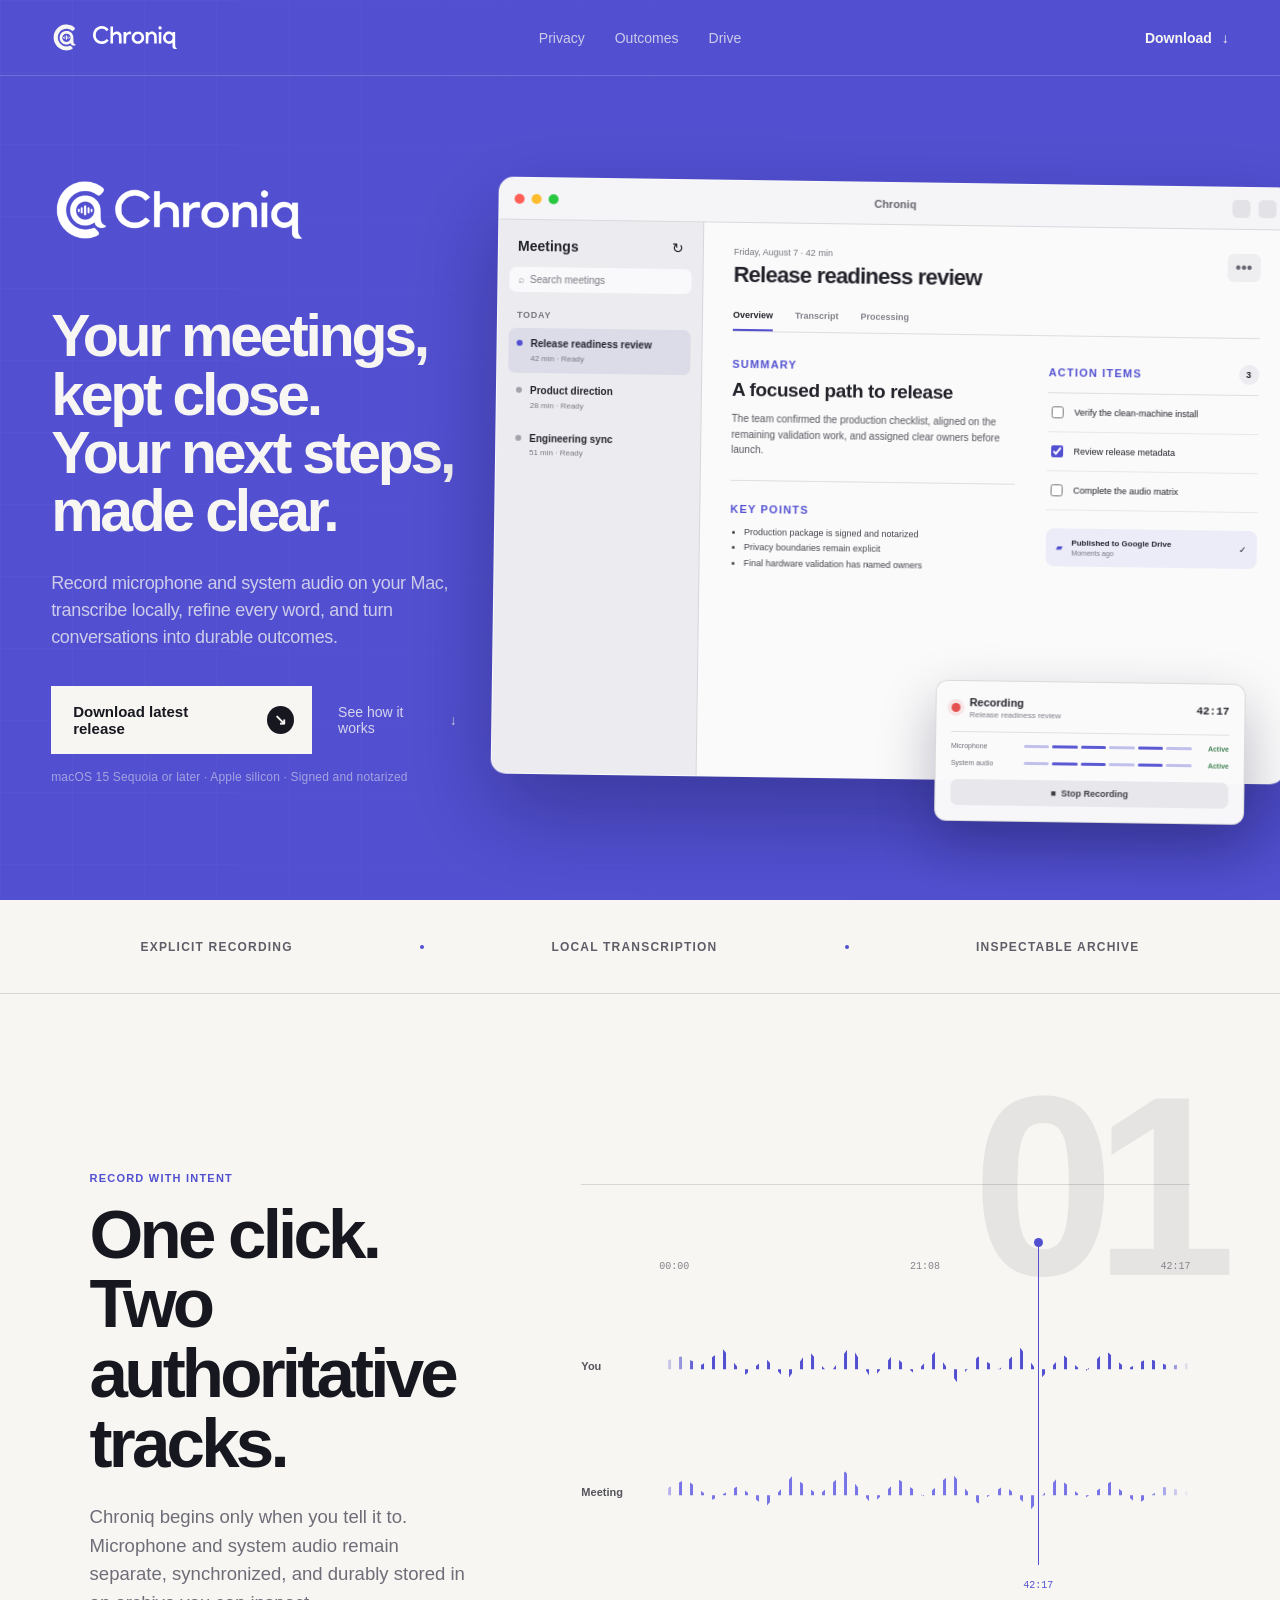
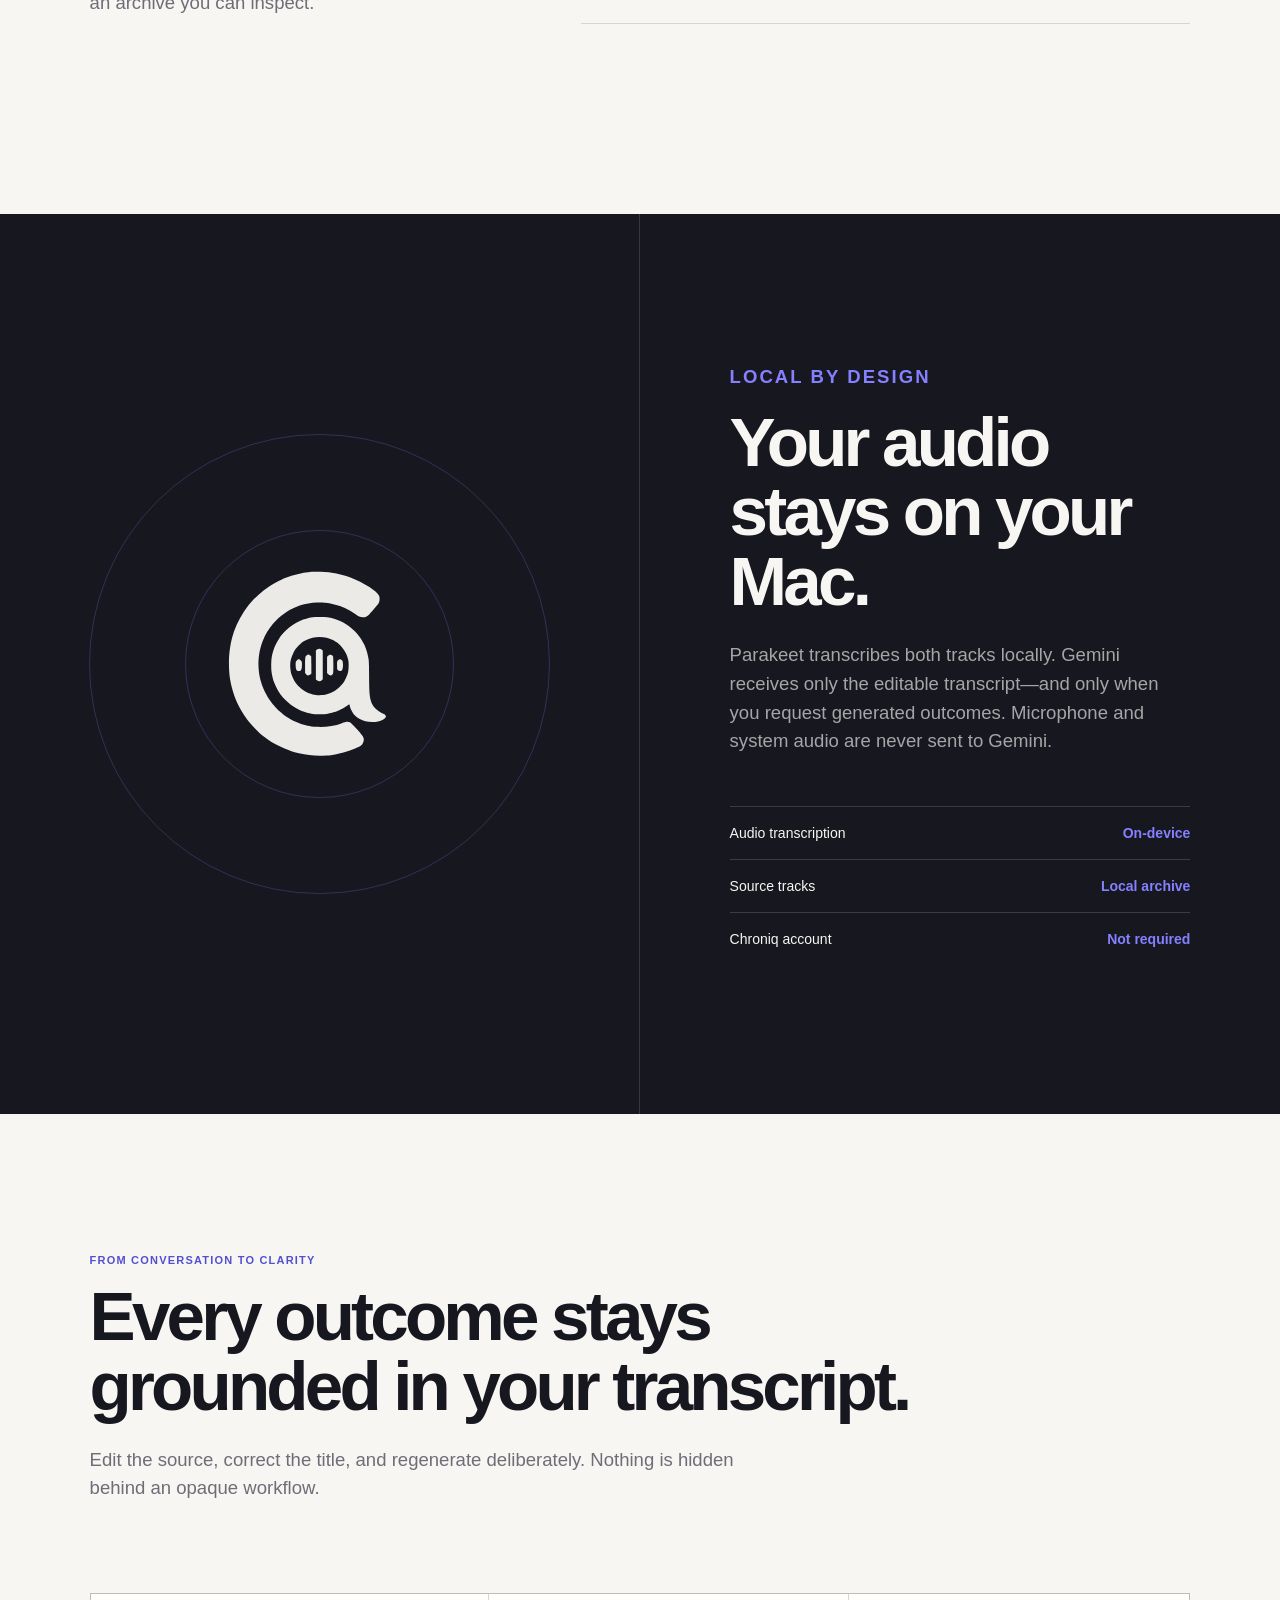
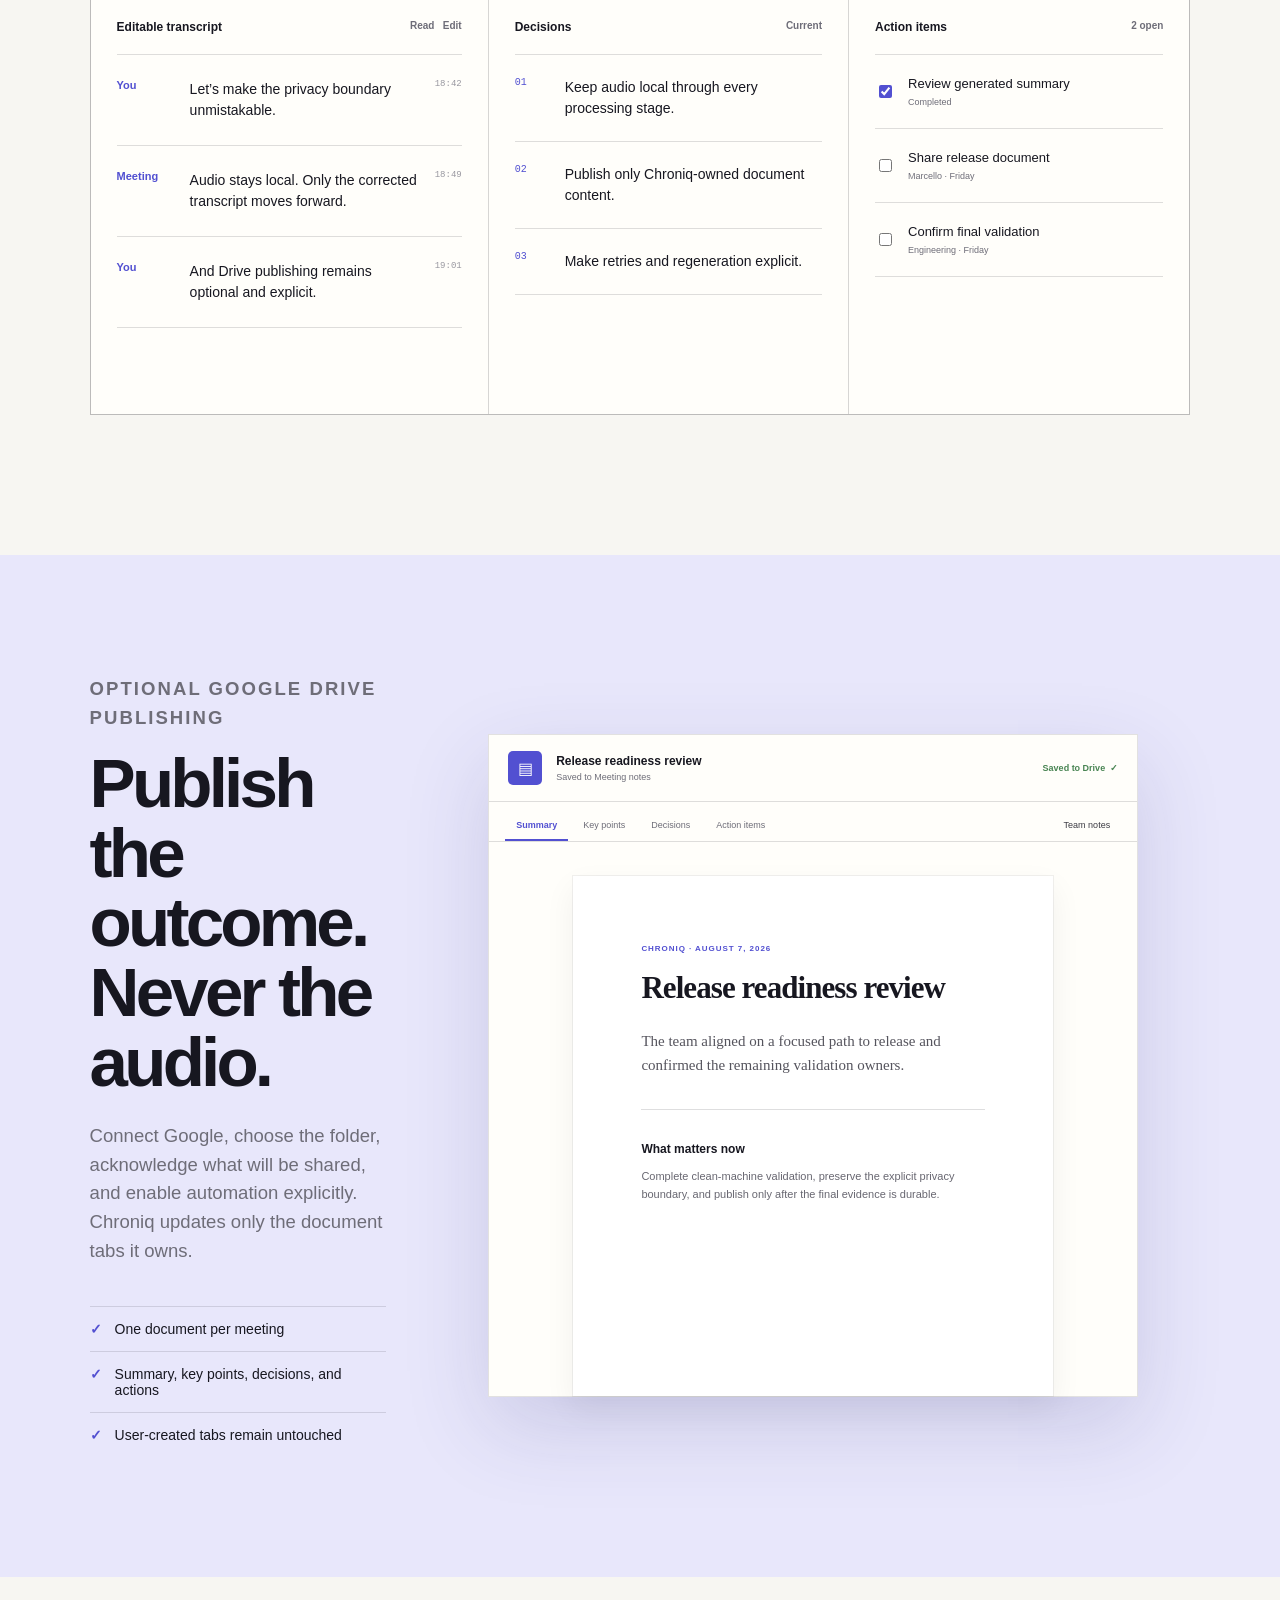
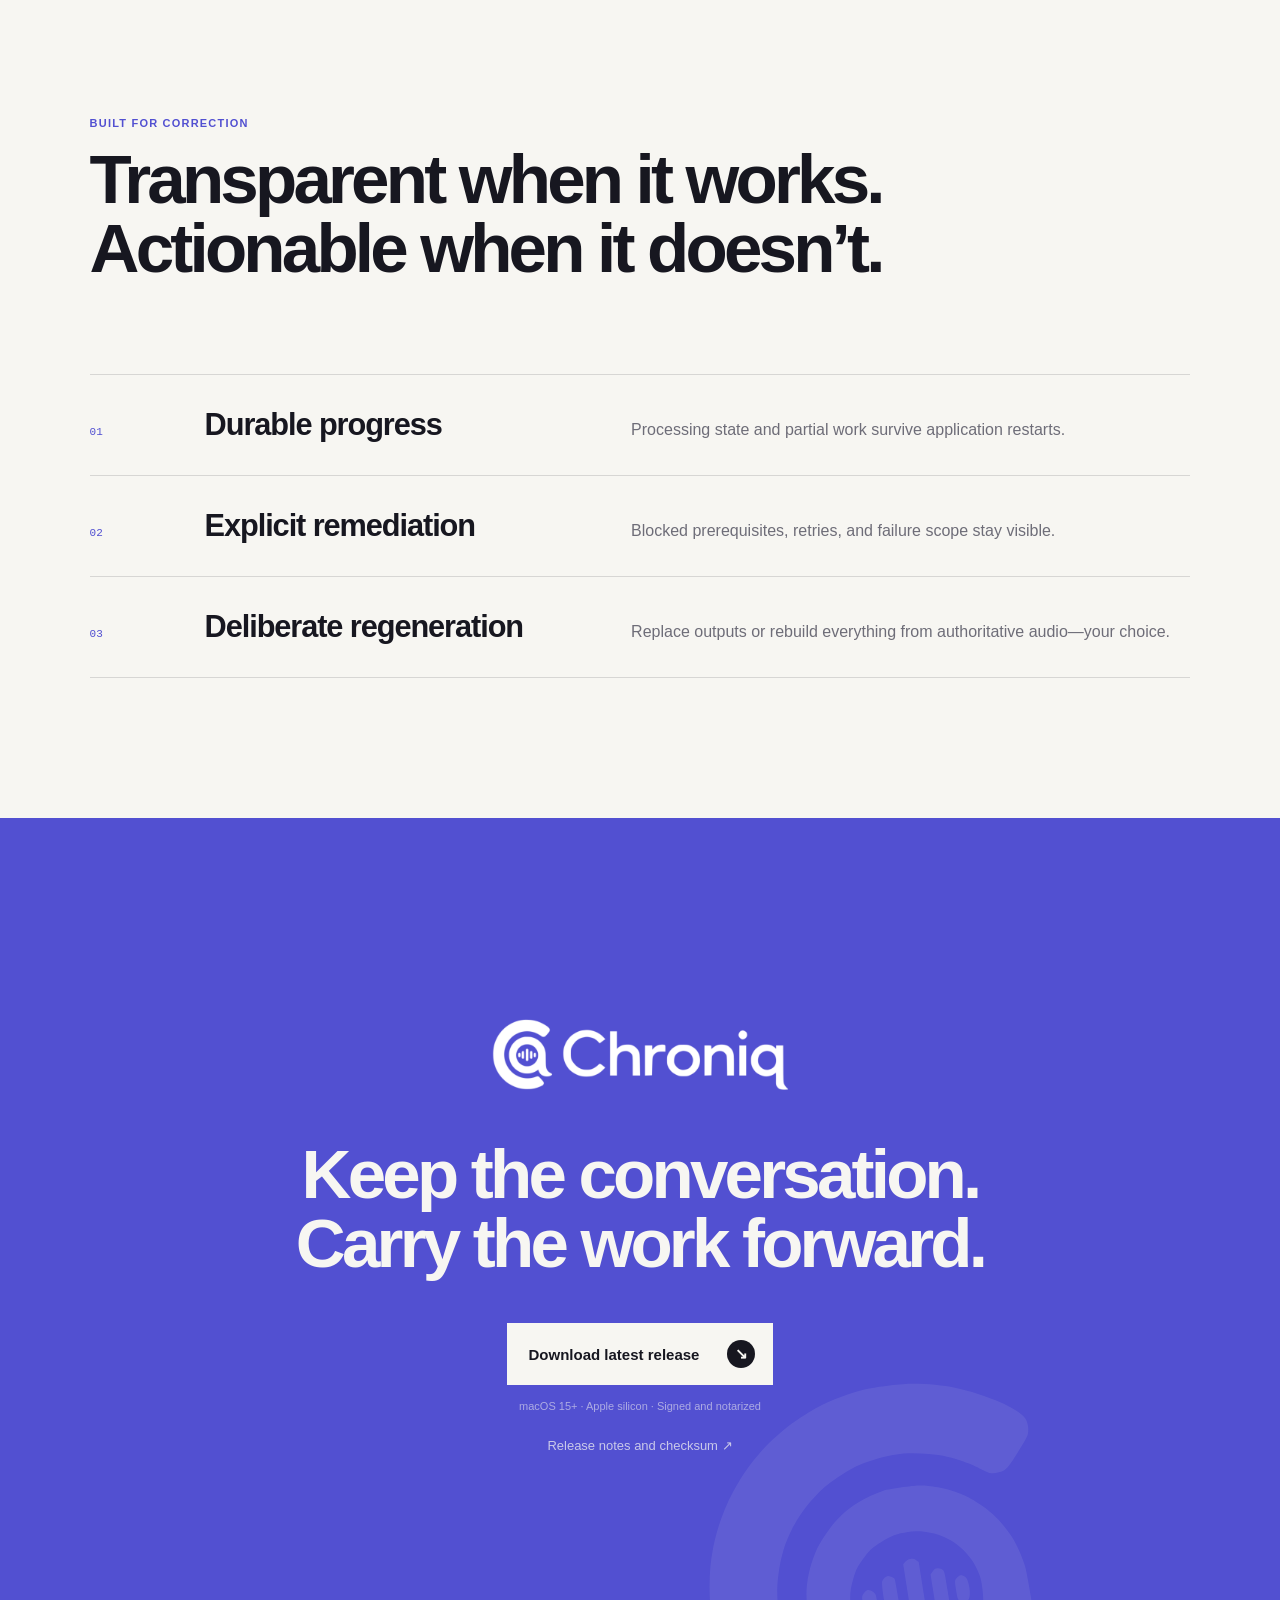
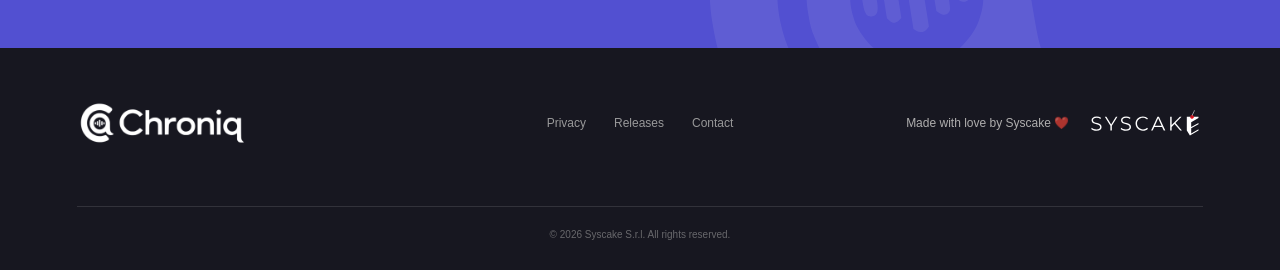
==== commit 4bd07d56: "Update Chroniq product website" ====
--- a/index.html
+++ b/index.html
@@ -17,7 +17,7 @@
     />
     <meta
       property="og:image"
-      content="https://chroniq.syscake.it/assets/ChroniqLockup-2x.png"
+      content="https://syscake.github.io/chroniq-site/assets/ChroniqLockup-2x.png"
     />
     <meta property="og:url" content="https://chroniq.syscake.it/" />
     <meta name="twitter:card" content="summary_large_image" />
@@ -34,7 +34,7 @@
     <header class="site-header" data-header>
       <a class="brand" href="#top" aria-label="Chroniq home">
         <img src="assets/ChroniqMarkReversed.svg" alt="" width="34" height="34" />
-        <span>Chroniq</span>
+        <img class="brand-wordmark" src="assets/ChroniqWordmark.svg" alt="Chroniq" width="86" height="23" />
       </a>
       <nav aria-label="Primary navigation">
         <a href="#privacy">Privacy</a>
@@ -204,7 +204,7 @@
           <dl>
             <div><dt>Audio transcription</dt><dd>On-device</dd></div>
             <div><dt>Source tracks</dt><dd>Local archive</dd></div>
-            <div><dt>Cloud accounts</dt><dd>Not required</dd></div>
+            <div><dt>Chroniq account</dt><dd>Not required</dd></div>
           </dl>
         </div>
       </section>
--- a/styles.css
+++ b/styles.css
@@ -59,8 +59,9 @@
   border-bottom: 1px solid rgba(247, 246, 242, 0.18);
 }
 
-.brand { display: inline-flex; align-items: center; gap: 11px; width: max-content; font-size: 18px; font-weight: 650; letter-spacing: -0.02em; }
-.brand img { width: 31px; height: 31px; }
+.brand { display: inline-flex; align-items: center; gap: 11px; width: max-content; }
+.brand > img:first-child { width: 31px; height: 31px; }
+.brand .brand-wordmark { width: 84px; height: auto; filter: brightness(0) invert(1); }
 .site-header nav { display: flex; align-items: center; gap: 30px; color: rgba(247, 246, 242, 0.74); font-size: 14px; }
 .site-header nav a, .footer-links a, .release-notes { transition: color 180ms ease; }
 .site-header nav a:hover { color: var(--warm); }
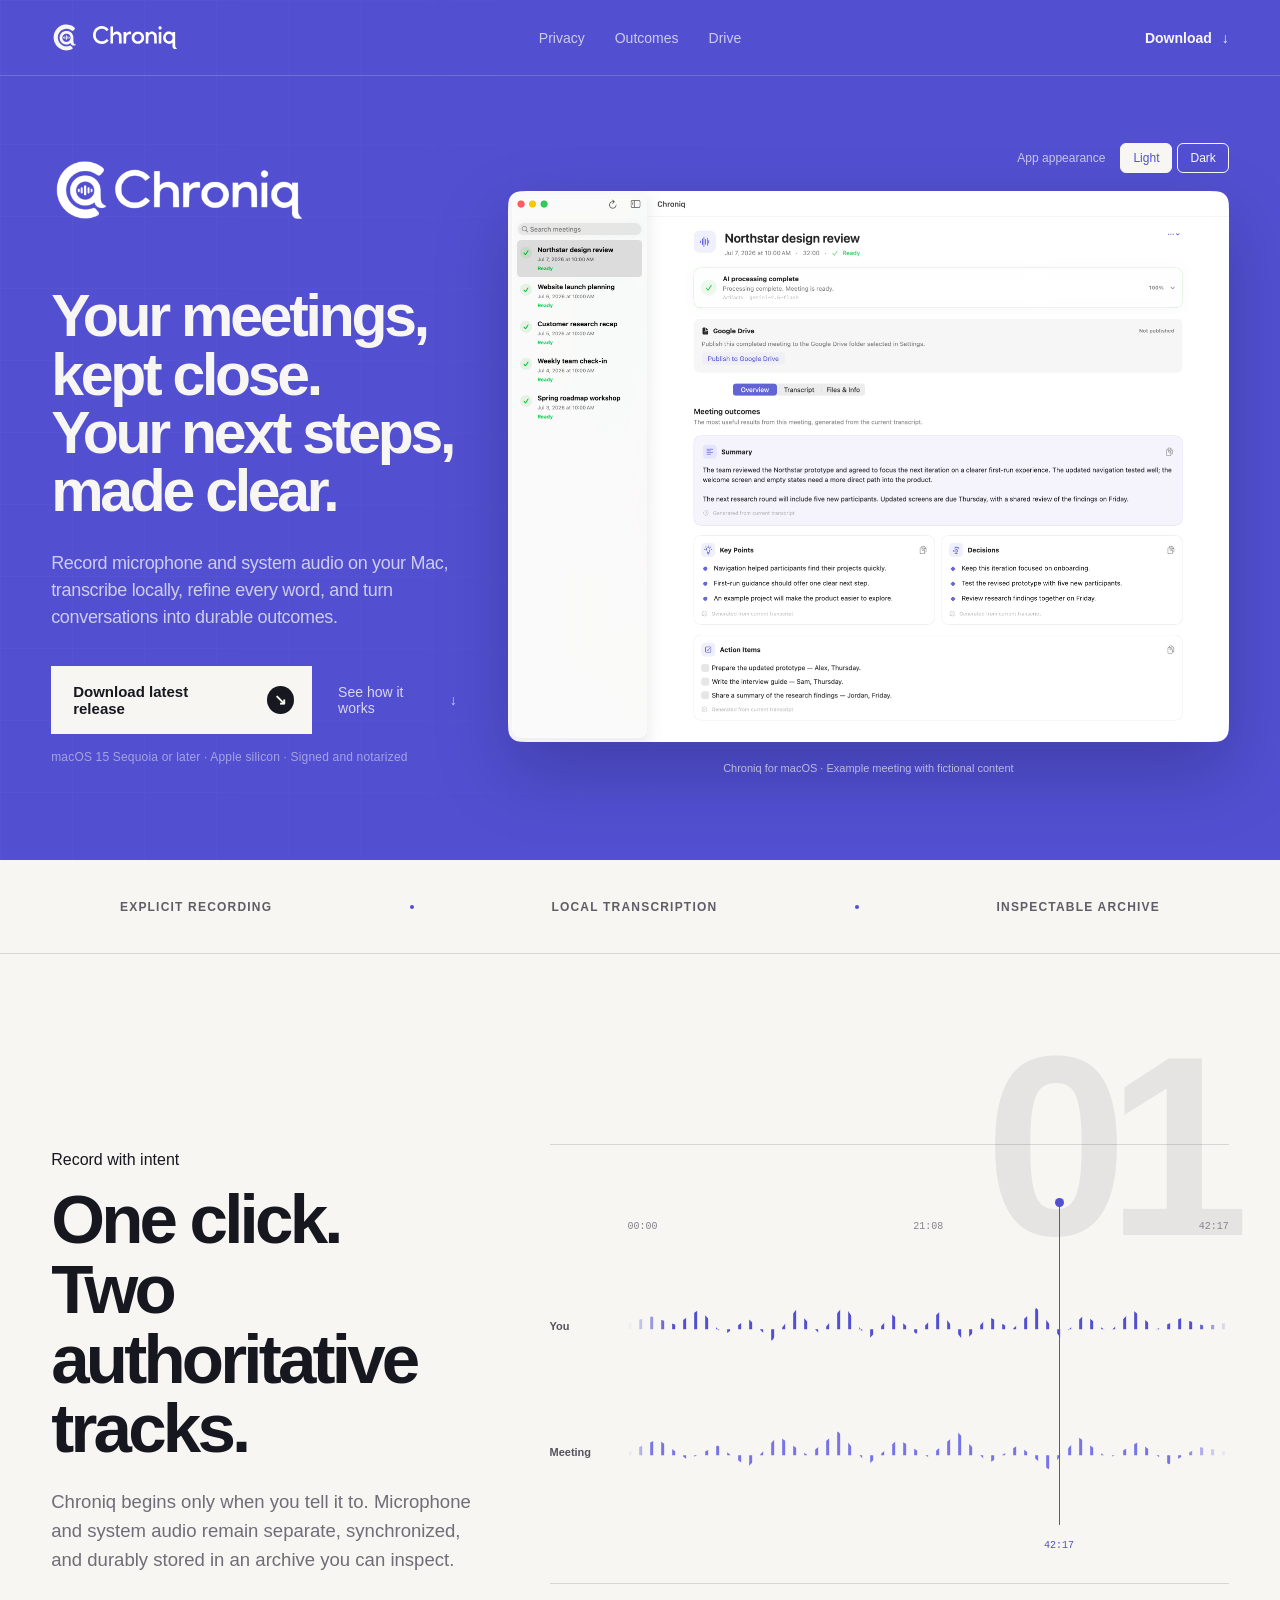
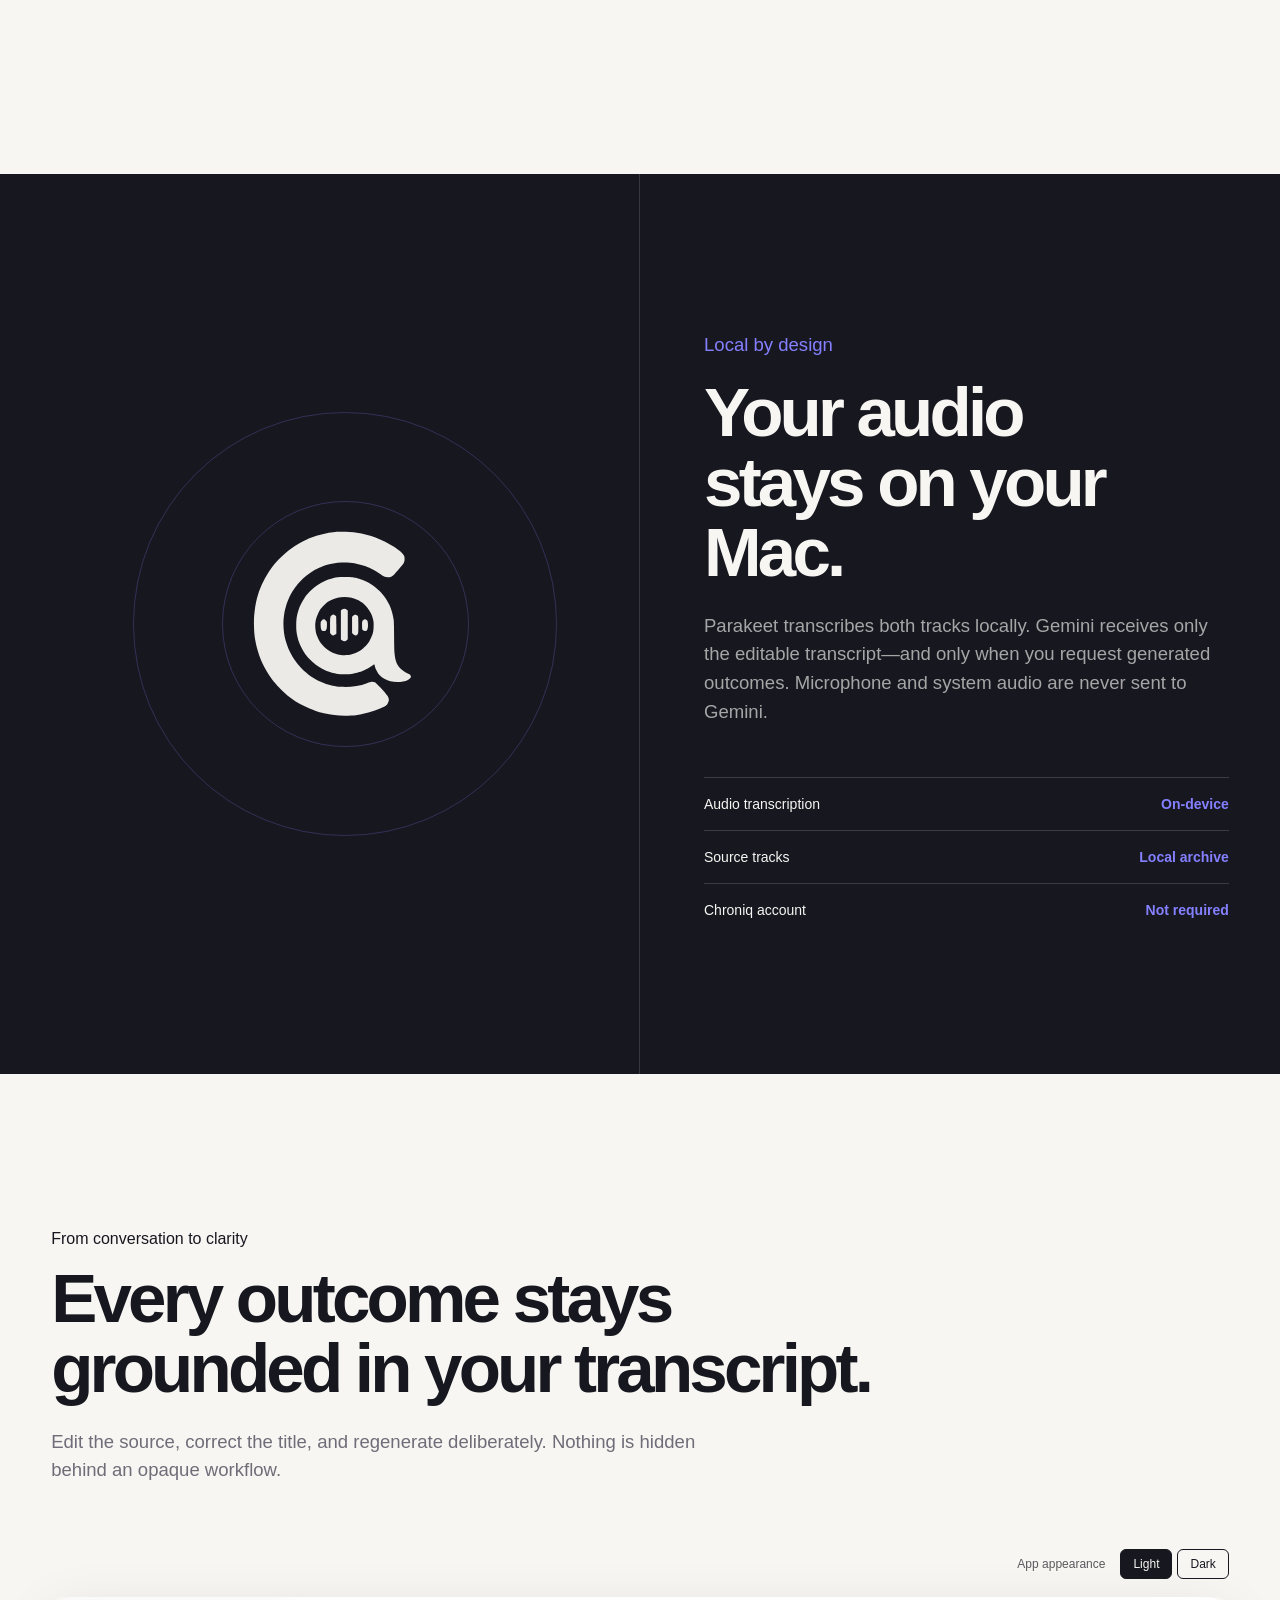
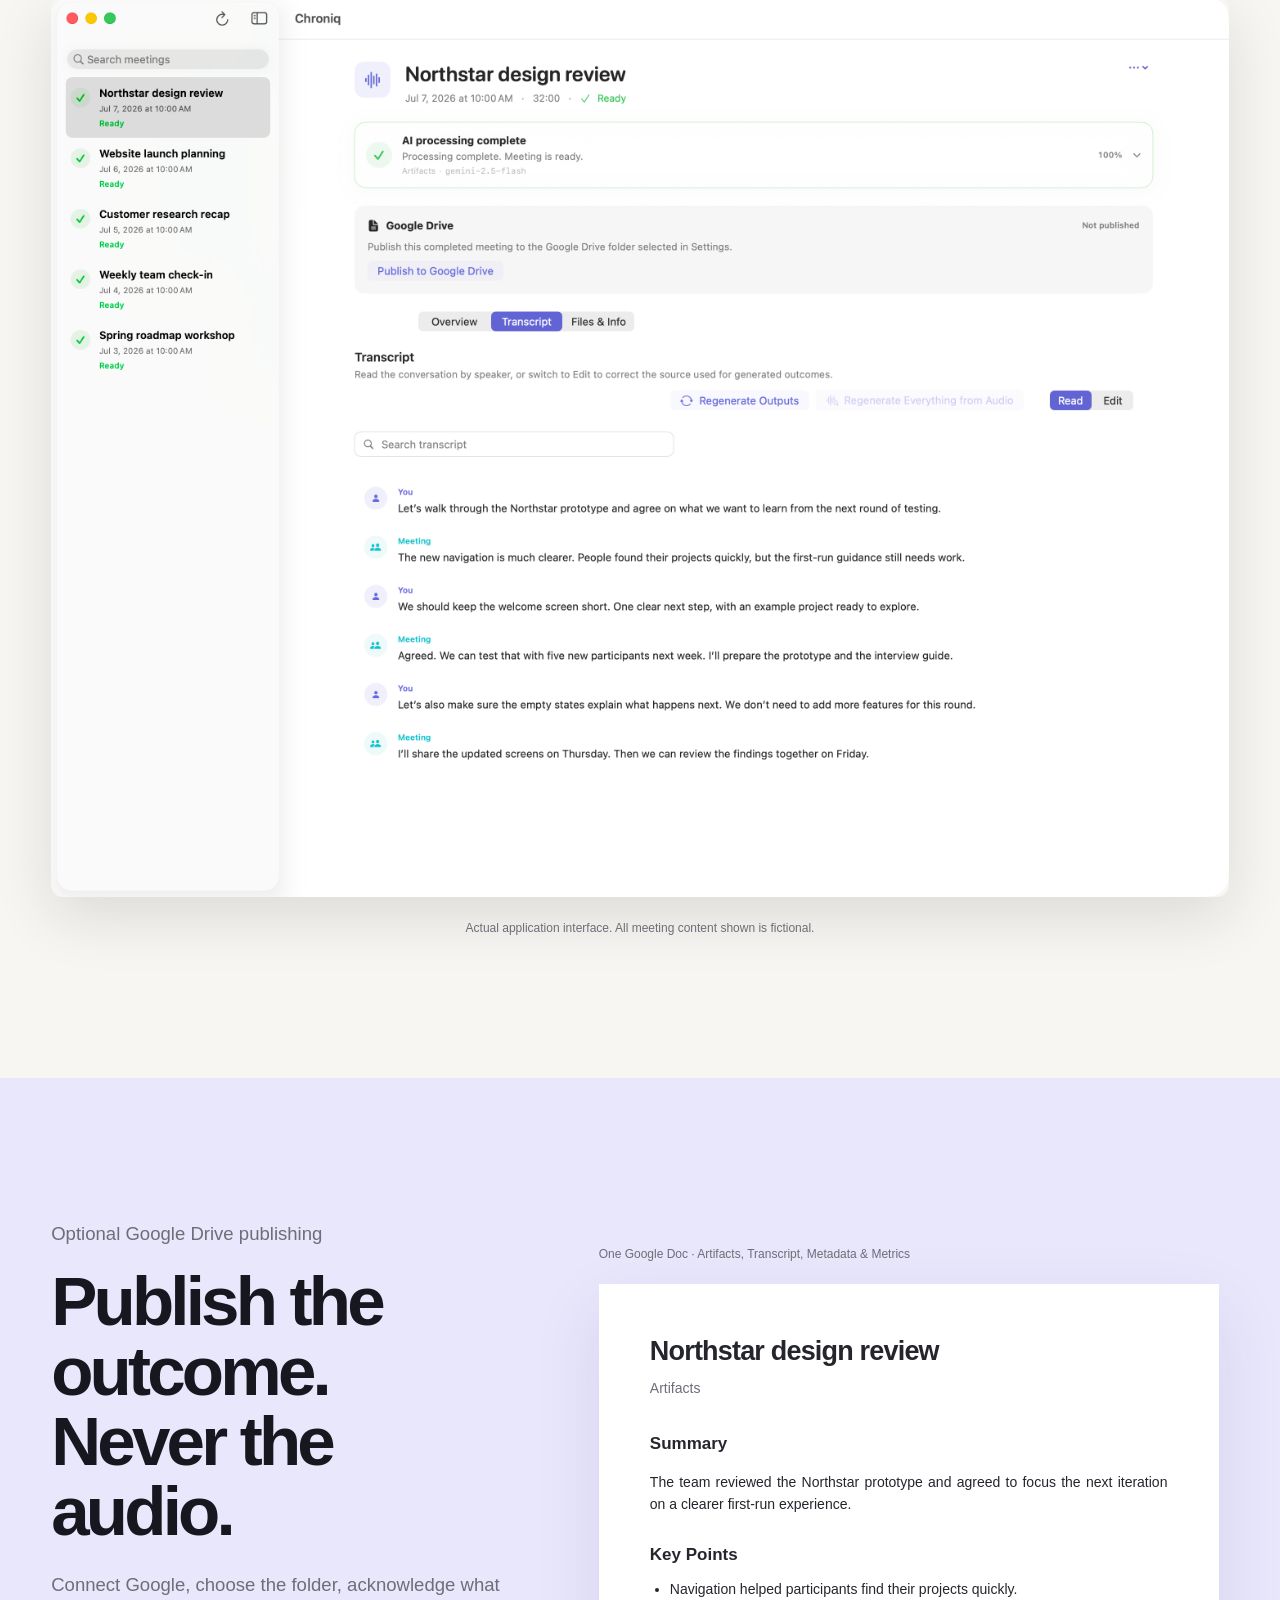
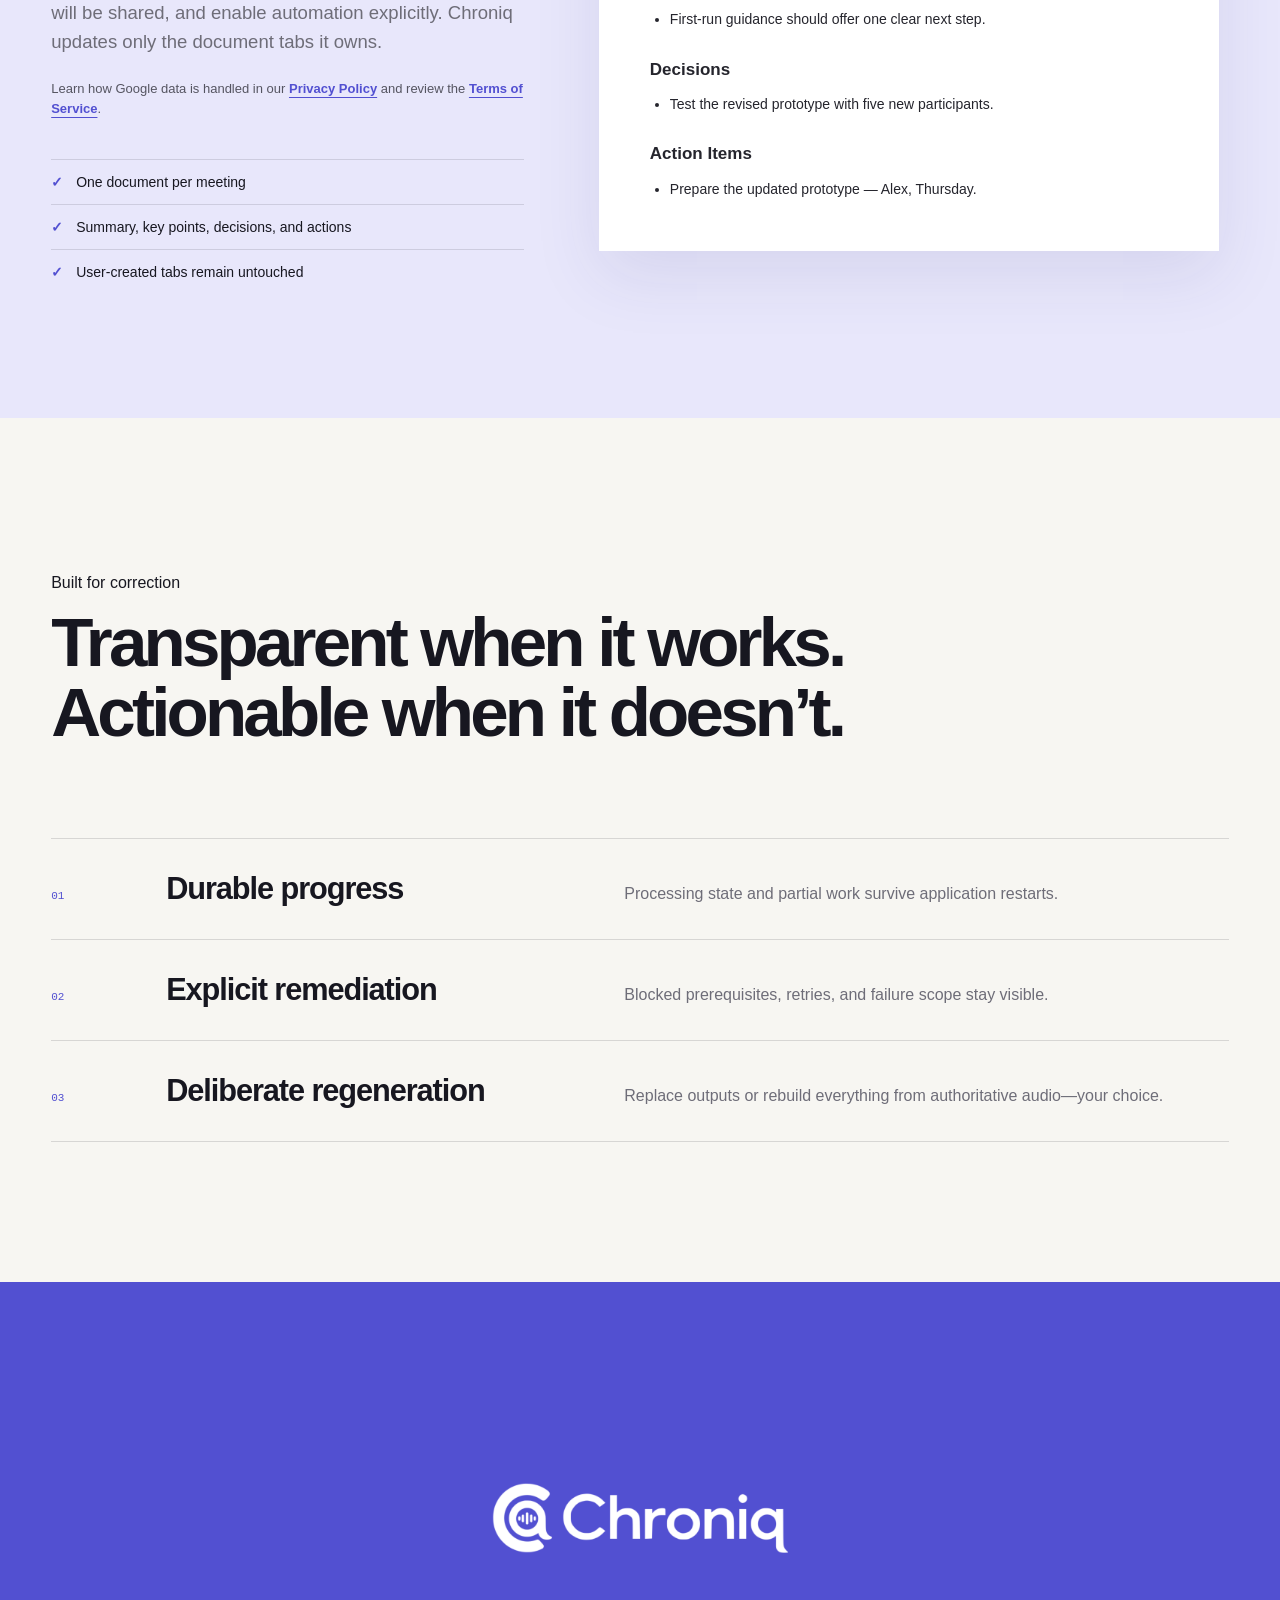
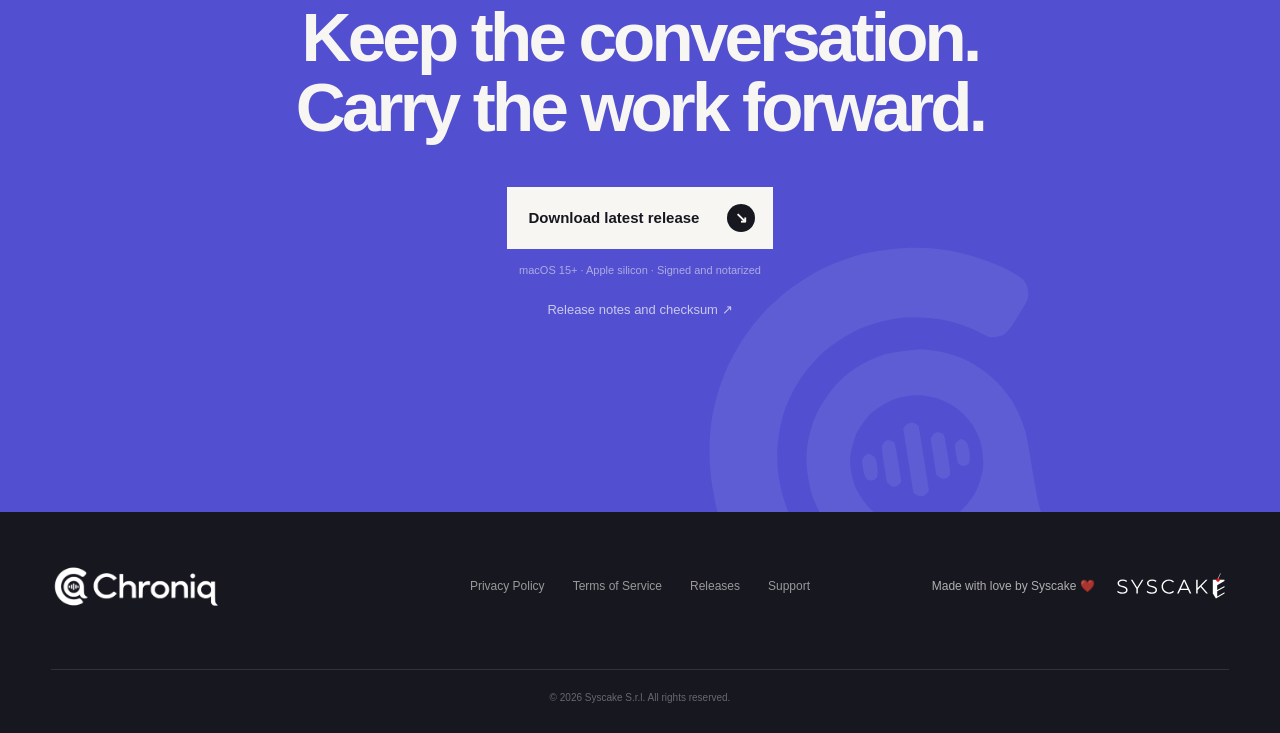
==== commit a9554dcb: "deploy: native app previews and legal pages from 18878c7" ====
--- a/index.html
+++ b/index.html
@@ -83,86 +83,17 @@
           </p>
         </div>
 
-        <div class="product-stage" data-product-stage>
-          <div class="app-window" role="img" aria-label="Chroniq meeting workspace showing a completed meeting summary">
-            <div class="window-bar">
-              <div class="traffic-lights"><i></i><i></i><i></i></div>
-              <span>Chroniq</span>
-              <div class="window-actions"><i></i><i></i></div>
-            </div>
-            <div class="workspace">
-              <aside class="workspace-sidebar">
-                <div class="sidebar-heading"><strong>Meetings</strong><span>↻</span></div>
-                <div class="search-field">⌕&nbsp;&nbsp;Search meetings</div>
-                <p class="date-label">Today</p>
-                <div class="meeting-row active">
-                  <span class="status-dot"></span>
-                  <div><strong>Release readiness review</strong><small>42 min · Ready</small></div>
-                </div>
-                <div class="meeting-row">
-                  <span class="status-dot quiet"></span>
-                  <div><strong>Product direction</strong><small>28 min · Ready</small></div>
-                </div>
-                <div class="meeting-row">
-                  <span class="status-dot quiet"></span>
-                  <div><strong>Engineering sync</strong><small>51 min · Ready</small></div>
-                </div>
-              </aside>
-
-              <div class="workspace-main">
-                <div class="meeting-header">
-                  <div>
-                    <p>Friday, August 7 · 42 min</p>
-                    <h2>Release readiness review</h2>
-                  </div>
-                  <button type="button" tabindex="-1">•••</button>
-                </div>
-                <div class="workspace-tabs" aria-hidden="true">
-                  <span class="active">Overview</span><span>Transcript</span><span>Processing</span>
-                </div>
-                <div class="outcome-layout">
-                  <article class="summary-block">
-                    <p class="eyebrow">Summary</p>
-                    <h3>A focused path to release</h3>
-                    <p>
-                      The team confirmed the production checklist, aligned on the remaining
-                      validation work, and assigned clear owners before launch.
-                    </p>
-                    <div class="keyline"></div>
-                    <p class="eyebrow">Key points</p>
-                    <ul>
-                      <li>Production package is signed and notarized</li>
-                      <li>Privacy boundaries remain explicit</li>
-                      <li>Final hardware validation has named owners</li>
-                    </ul>
-                  </article>
-                  <aside class="action-block">
-                    <div class="action-heading"><p class="eyebrow">Action items</p><span>3</span></div>
-                    <label><input type="checkbox" tabindex="-1" /> Verify the clean-machine install</label>
-                    <label><input type="checkbox" checked tabindex="-1" /> Review release metadata</label>
-                    <label><input type="checkbox" tabindex="-1" /> Complete the audio matrix</label>
-                    <div class="publish-state">
-                      <span class="drive-glyph">▰</span>
-                      <div><strong>Published to Google Drive</strong><small>Moments ago</small></div>
-                      <span>✓</span>
-                    </div>
-                  </aside>
-                </div>
-              </div>
-            </div>
-          </div>
-
-          <div class="recording-panel" data-recording-panel>
-            <div class="recording-status">
-              <span class="recording-dot"></span>
-              <div><strong>Recording</strong><small>Release readiness review</small></div>
-              <time>42:17</time>
-            </div>
-            <div class="audio-track"><span>Microphone</span><i></i><i></i><i></i><i></i><i></i><i></i><b>Active</b></div>
-            <div class="audio-track"><span>System audio</span><i></i><i></i><i></i><i></i><i></i><i></i><b>Active</b></div>
-            <button type="button" tabindex="-1">■&nbsp;&nbsp;Stop Recording</button>
-          </div>
-        </div>
+        <figure class="product-stage" data-product-stage>
+          <div class="preview-controls" role="group" aria-label="Workspace screenshot appearance">
+            <span>App appearance</span>
+            <button type="button" data-preview-appearance="light" aria-pressed="true">Light</button>
+            <button type="button" data-preview-appearance="dark" aria-pressed="false">Dark</button>
+          </div>
+          <a href="assets/workspace-light.png" aria-label="View full-size Chroniq workspace screenshot">
+            <img data-screenshot="workspace" class="product-screenshot" src="assets/workspace-light.png" alt="The real Chroniq review workspace showing a synthetic Northstar design review, with summary, key points, decisions, and action items." width="2880" height="2200" fetchpriority="high" />
+          </a>
+          <figcaption>Chroniq for macOS · Example meeting with fictional content</figcaption>
+        </figure>
       </section>
 
       <section class="principle-band" aria-label="Chroniq principles">
@@ -216,30 +147,17 @@
           <p>Edit the source, correct the title, and regenerate deliberately. Nothing is hidden behind an opaque workflow.</p>
         </header>
 
-        <div class="outcome-rail" data-outcome-rail>
-          <article class="outcome-panel transcript-panel reveal">
-            <div class="panel-top"><span>Editable transcript</span><span>Read&nbsp;&nbsp; Edit</span></div>
-            <div class="transcript-line"><strong>You</strong><p>Let’s make the privacy boundary unmistakable.</p><time>18:42</time></div>
-            <div class="transcript-line"><strong>Meeting</strong><p>Audio stays local. Only the corrected transcript moves forward.</p><time>18:49</time></div>
-            <div class="transcript-line"><strong>You</strong><p>And Drive publishing remains optional and explicit.</p><time>19:01</time></div>
-          </article>
-
-          <article class="outcome-panel decisions-panel reveal">
-            <div class="panel-top"><span>Decisions</span><span>Current</span></div>
-            <ol>
-              <li><span>01</span><p>Keep audio local through every processing stage.</p></li>
-              <li><span>02</span><p>Publish only Chroniq-owned document content.</p></li>
-              <li><span>03</span><p>Make retries and regeneration explicit.</p></li>
-            </ol>
-          </article>
-
-          <article class="outcome-panel actions-panel reveal">
-            <div class="panel-top"><span>Action items</span><span>2 open</span></div>
-            <label><input type="checkbox" checked tabindex="-1" /><span>Review generated summary<small>Completed</small></span></label>
-            <label><input type="checkbox" tabindex="-1" /><span>Share release document<small>Marcello · Friday</small></span></label>
-            <label><input type="checkbox" tabindex="-1" /><span>Confirm final validation<small>Engineering · Friday</small></span></label>
-          </article>
-        </div>
+        <figure class="workspace-detail reveal">
+          <div class="preview-controls" role="group" aria-label="Transcript screenshot appearance">
+            <span>App appearance</span>
+            <button type="button" data-preview-appearance="light" aria-pressed="true">Light</button>
+            <button type="button" data-preview-appearance="dark" aria-pressed="false">Dark</button>
+          </div>
+          <a href="assets/transcript-light.png" aria-label="View full-size Chroniq transcript screenshot">
+            <img data-screenshot="transcript" src="assets/transcript-light.png" alt="Chroniq’s actual transcript view with You and Meeting speaker labels, search, editing, and regeneration controls. Fictional meeting content." width="2880" height="2200" loading="lazy" />
+          </a>
+          <figcaption>Actual application interface. All meeting content shown is fictional.</figcaption>
+        </figure>
       </section>
 
       <section class="publishing-section" id="publishing">
@@ -249,6 +167,11 @@
           <p>
             Connect Google, choose the folder, acknowledge what will be shared,
             and enable automation explicitly. Chroniq updates only the document tabs it owns.
+          </p>
+          <p class="publishing-legal">
+            Learn how Google data is handled in our
+            <a href="privacy.html">Privacy Policy</a> and review the
+            <a href="terms.html">Terms of Service</a>.
           </p>
           <ul>
             <li><span>✓</span> One document per meeting</li>
@@ -257,22 +180,21 @@
           </ul>
         </div>
 
-        <div class="document-visual reveal" role="img" aria-label="Chroniq meeting document published to a selected Google Drive folder">
-          <div class="document-toolbar">
-            <span class="document-icon">▤</span>
-            <div><strong>Release readiness review</strong><small>Saved to Meeting notes</small></div>
-            <span class="saved-state">Saved to Drive&nbsp;&nbsp;✓</span>
-          </div>
-          <div class="document-tabs"><span class="active">Summary</span><span>Key points</span><span>Decisions</span><span>Action items</span><span class="user-tab">Team notes</span></div>
+        <figure class="document-visual reveal" aria-label="Illustration of the formatted document content published by Chroniq">
+          <figcaption>One Google Doc · Artifacts, Transcript, Metadata &amp; Metrics</figcaption>
           <div class="document-page">
-            <p class="document-kicker">CHRONIQ · AUGUST 7, 2026</p>
-            <h3>Release readiness review</h3>
-            <p class="document-lead">The team aligned on a focused path to release and confirmed the remaining validation owners.</p>
-            <hr />
-            <h4>What matters now</h4>
-            <p>Complete clean-machine validation, preserve the explicit privacy boundary, and publish only after the final evidence is durable.</p>
-          </div>
-        </div>
+            <h3>Northstar design review</h3>
+            <p class="document-subtitle">Artifacts</p>
+            <h4>Summary</h4>
+            <p>The team reviewed the Northstar prototype and agreed to focus the next iteration on a clearer first-run experience.</p>
+            <h4>Key Points</h4>
+            <ul><li>Navigation helped participants find their projects quickly.</li><li>First-run guidance should offer one clear next step.</li></ul>
+            <h4>Decisions</h4>
+            <ul><li>Test the revised prototype with five new participants.</li></ul>
+            <h4>Action Items</h4>
+            <ul><li>Prepare the updated prototype — Alex, Thursday.</li></ul>
+          </div>
+        </figure>
       </section>
 
       <section class="control-section">
@@ -313,9 +235,10 @@
         <img src="assets/ChroniqLockup-2x.png" alt="Chroniq" width="205" height="55" />
       </a>
       <div class="footer-links">
-        <a href="#privacy">Privacy</a>
+        <a href="privacy.html">Privacy Policy</a>
+        <a href="terms.html">Terms of Service</a>
         <a href="https://github.com/SysCake/chroniq-site/releases/latest">Releases</a>
-        <a href="mailto:info@syscake.it">Contact</a>
+        <a href="mailto:chroniq-support@syscake.it">Support</a>
       </div>
       <a
         class="syscake-credit"
--- a/styles.css
+++ b/styles.css
@@ -8,6 +8,8 @@
   --muted: #6e6d78;
   --line: rgba(23, 23, 32, 0.14);
   --header-height: 76px;
+  --content-width: 1440px;
+  --gutter: max(clamp(20px, 4vw, 64px), calc((100vw - var(--content-width)) / 2));
   --ease-out: cubic-bezier(0.16, 1, 0.3, 1);
 }
 
@@ -54,7 +56,7 @@
   grid-template-columns: 1fr auto 1fr;
   align-items: center;
   gap: 32px;
-  padding: 0 clamp(22px, 4vw, 72px);
+  padding: 0 var(--gutter);
   color: var(--warm);
   border-bottom: 1px solid rgba(247, 246, 242, 0.18);
 }
@@ -71,13 +73,13 @@
 
 .hero {
   position: relative;
-  min-height: max(820px, 100svh);
+  min-height: 860px;
   overflow: hidden;
   display: grid;
-  grid-template-columns: minmax(390px, 0.72fr) minmax(620px, 1.28fr);
+  grid-template-columns: minmax(0, .72fr) minmax(0, 1.28fr);
   align-items: center;
   gap: clamp(40px, 4vw, 80px);
-  padding: calc(var(--header-height) + 48px) clamp(22px, 4vw, 72px) 64px;
+  padding: calc(var(--header-height) + 48px) var(--gutter) 64px;
   background: var(--indigo);
   color: var(--warm);
 }
@@ -119,79 +121,21 @@
 .product-stage {
   position: relative;
   z-index: 2;
-  width: min(920px, 62vw);
+  width: 100%;
+  min-width: 0;
+  margin: 0;
   justify-self: end;
   opacity: 0;
-  transform: translate(7%, 36px) rotate(0.8deg);
+  transform: translateY(36px);
   transform-origin: center bottom;
 }
 .is-ready .product-stage { animation: product-in 1100ms var(--ease-out) 240ms forwards; }
 
-.app-window { overflow: hidden; min-width: 760px; aspect-ratio: 1.33; background: #f5f5f7; color: #22222b; border: 1px solid rgba(255, 255, 255, 0.36); border-radius: 15px; box-shadow: 0 38px 90px rgba(15, 14, 57, 0.35); }
-.window-bar { height: 42px; display: grid; grid-template-columns: 1fr auto 1fr; align-items: center; padding: 0 15px; background: rgba(245, 245, 247, 0.96); border-bottom: 1px solid #d9d9de; font-size: 11px; font-weight: 600; color: #63636d; }
-.traffic-lights { display: flex; gap: 7px; }
-.traffic-lights i { width: 10px; height: 10px; border-radius: 50%; background: #ff5f57; }
-.traffic-lights i:nth-child(2) { background: #febc2e; }
-.traffic-lights i:nth-child(3) { background: #28c840; }
-.window-actions { justify-self: end; display: flex; gap: 8px; }
-.window-actions i { width: 18px; height: 18px; border-radius: 5px; background: #e2e2e7; }
-.workspace { display: grid; grid-template-columns: 205px 1fr; height: calc(100% - 42px); }
-.workspace-sidebar { padding: 18px 11px; background: #ececf0; border-right: 1px solid #d6d6db; font-size: 10px; }
-.sidebar-heading { display: flex; justify-content: space-between; padding: 0 8px 13px; font-size: 14px; }
-.search-field { padding: 7px 9px; border-radius: 7px; background: rgba(255,255,255,.72); color: #777781; }
-.date-label { margin: 18px 8px 8px; color: #777781; font-size: 9px; font-weight: 700; text-transform: uppercase; letter-spacing: .08em; }
-.meeting-row { display: flex; gap: 8px; padding: 9px 8px; border-radius: 7px; }
-.meeting-row.active { background: #dcdbe8; }
-.meeting-row + .meeting-row { margin-top: 2px; }
-.meeting-row strong, .meeting-row small { display: block; line-height: 1.35; }
-.meeting-row strong { font-size: 10px; }
-.meeting-row small { margin-top: 3px; color: #777781; font-size: 8px; }
-.status-dot { width: 6px; height: 6px; margin-top: 3px; border-radius: 50%; background: var(--indigo); flex: 0 0 auto; }
-.status-dot.quiet { background: #a3a3ac; }
-.workspace-main { min-width: 0; padding: 24px 30px; background: #fafafa; }
-.meeting-header { display: flex; justify-content: space-between; align-items: flex-start; }
-.meeting-header p { margin: 0 0 5px; color: #777781; font-size: 9px; }
-.meeting-header h2 { margin: 0; font-size: 22px; letter-spacing: -0.035em; }
-.meeting-header button { border: 0; background: #eeeef1; border-radius: 6px; padding: 5px 8px; color: #666671; }
-.workspace-tabs { display: flex; gap: 22px; margin-top: 22px; border-bottom: 1px solid #dddde2; color: #83838c; font-size: 9px; font-weight: 650; }
-.workspace-tabs span { padding-bottom: 9px; }
-.workspace-tabs .active { color: #25252d; border-bottom: 2px solid var(--indigo); }
-.outcome-layout { display: grid; grid-template-columns: 1.15fr .85fr; gap: 32px; margin-top: 26px; }
-.eyebrow { margin: 0; color: var(--indigo); font-size: 11px; font-weight: 750; text-transform: uppercase; letter-spacing: .11em; }
-.summary-block h3 { margin: 9px 0 10px; font-size: 19px; letter-spacing: -.02em; }
-.summary-block > p:not(.eyebrow) { margin: 0; color: #565660; font-size: 10px; line-height: 1.55; }
-.summary-block ul { margin: 10px 0 0; padding-left: 14px; color: #45454e; font-size: 9px; line-height: 1.75; }
-.keyline { height: 1px; margin: 22px 0; background: #dedee3; }
-.action-block { font-size: 9px; }
-.action-heading { display: flex; justify-content: space-between; align-items: center; padding-bottom: 10px; border-bottom: 1px solid #dedee3; }
-.action-heading > span { display: grid; place-items: center; width: 20px; height: 20px; border-radius: 50%; background: #ececf1; font-weight: 700; }
-.action-block label { display: flex; align-items: center; gap: 7px; padding: 10px 0; border-bottom: 1px solid #e7e7ea; }
-.action-block input { width: 12px; height: 12px; accent-color: var(--indigo); }
-.publish-state { display: grid; grid-template-columns: auto 1fr auto; align-items: center; gap: 8px; margin-top: 18px; padding: 10px; background: #ececf8; border-radius: 8px; }
-.publish-state strong, .publish-state small { display: block; }
-.publish-state strong { font-size: 8px; }
-.publish-state small { margin-top: 2px; color: #777781; font-size: 7px; }
-.drive-glyph { color: var(--indigo); }
-
-.recording-panel { position: absolute; right: 5%; bottom: -7%; width: 310px; padding: 15px; background: rgba(250, 250, 251, 0.98); color: #24242c; border: 1px solid rgba(23,23,32,.14); border-radius: 12px; box-shadow: 0 24px 56px rgba(15,14,57,.28); transform: translateY(14px); }
-.is-ready .recording-panel { animation: panel-float 800ms var(--ease-out) 900ms forwards; }
-.recording-status { display: grid; grid-template-columns: auto 1fr auto; align-items: center; gap: 9px; padding-bottom: 12px; border-bottom: 1px solid #e0e0e4; }
-.recording-status strong, .recording-status small { display: block; }
-.recording-status strong { font-size: 11px; }
-.recording-status small { margin-top: 2px; color: #7a7a84; font-size: 8px; }
-.recording-status time { font: 650 11px ui-monospace, SFMono-Regular, Menlo, monospace; }
-.recording-dot { width: 9px; height: 9px; border-radius: 50%; background: #e35151; box-shadow: 0 0 0 4px rgba(227,81,81,.12); }
-.audio-track { display: grid; grid-template-columns: 70px repeat(6, 1fr) 34px; gap: 3px; align-items: center; padding-top: 10px; font-size: 7px; color: #6f6f78; }
-.audio-track i { height: 3px; background: var(--indigo); border-radius: 2px; opacity: .34; }
-.audio-track i:nth-of-type(2), .audio-track i:nth-of-type(3), .audio-track i:nth-of-type(5) { opacity: .95; }
-.audio-track b { color: #438453; font-size: 7px; text-align: right; }
-.recording-panel button { width: 100%; margin-top: 13px; padding: 8px; border: 0; border-radius: 7px; background: #e8e8ec; color: #3e3e47; font-size: 9px; font-weight: 650; }
-
-.principle-band { display: flex; justify-content: space-around; align-items: center; min-height: 94px; padding: 18px clamp(22px, 6vw, 104px); border-bottom: 1px solid var(--line); background: var(--warm); color: #5f5e68; font-size: 12px; font-weight: 650; text-transform: uppercase; letter-spacing: .1em; }
+.principle-band { display: flex; justify-content: space-around; align-items: center; min-height: 94px; padding: 18px var(--gutter); border-bottom: 1px solid var(--line); background: var(--warm); color: #5f5e68; font-size: 12px; font-weight: 650; text-transform: uppercase; letter-spacing: .1em; }
 .principle-band span { width: 4px; height: 4px; border-radius: 50%; background: var(--indigo); }
 
-.story-section { position: relative; display: grid; grid-template-columns: .78fr 1.22fr; gap: clamp(50px, 8vw, 150px); align-items: center; min-height: 820px; padding: 120px clamp(24px, 7vw, 120px); overflow: hidden; }
-.section-index { position: absolute; top: 64px; right: 5vw; color: rgba(23,23,32,.08); font-size: clamp(110px, 20vw, 320px); line-height: 1; font-weight: 650; letter-spacing: -.08em; }
+.story-section { position: relative; display: grid; grid-template-columns: .78fr 1.22fr; gap: clamp(40px, 5vw, 80px); align-items: center; min-height: 820px; padding: 120px var(--gutter); overflow: hidden; }
+.section-index { position: absolute; top: 64px; right: var(--gutter); color: rgba(23,23,32,.08); font-size: clamp(110px, 20vw, 320px); line-height: 1; font-weight: 650; letter-spacing: -.08em; }
 .story-copy { position: relative; z-index: 1; max-width: 580px; }
 .story-copy h2, .privacy-copy h2, .section-heading h2, .publishing-copy h2, .download-copy h2 { margin: 16px 0 24px; font-size: clamp(46px, 5.4vw, 82px); line-height: 1.01; letter-spacing: -.055em; font-weight: 620; }
 .story-copy > p:last-child, .privacy-copy > p, .section-heading > p:last-child, .publishing-copy > p { color: var(--muted); font-size: clamp(17px, 1.45vw, 21px); line-height: 1.55; }
@@ -205,64 +149,42 @@
 .track-cursor span { position: absolute; top: -5px; left: -4px; width: 9px; height: 9px; border-radius: 50%; background: var(--indigo); }
 .track-cursor small { position: absolute; bottom: -26px; left: 0; transform: translateX(-50%); color: var(--indigo); font: 10px ui-monospace, SFMono-Regular, Menlo, monospace; }
 
-.privacy-section { display: grid; grid-template-columns: 1fr 1fr; min-height: 900px; background: var(--ink); color: var(--warm); }
+.privacy-section { padding-inline: var(--gutter); display: grid; grid-template-columns: 1fr 1fr; min-height: 900px; background: var(--ink); color: var(--warm); }
 .privacy-field { position: relative; display: grid; place-items: center; min-height: 680px; overflow: hidden; border-right: 1px solid rgba(247,246,242,.14); }
 .privacy-field img { position: relative; z-index: 2; width: min(32vw, 290px); opacity: .95; }
 .orbit { position: absolute; border: 1px solid rgba(133,128,255,.24); border-radius: 50%; }
 .orbit-one { width: 42%; aspect-ratio: 1; animation: orbit-pulse 5s ease-in-out infinite alternate; }
 .orbit-two { width: 72%; aspect-ratio: 1; animation: orbit-pulse 5s ease-in-out 1.2s infinite alternate; }
-.privacy-copy { align-self: center; padding: 100px clamp(34px, 7vw, 130px); max-width: 770px; }
+.privacy-copy { align-self: center; padding: 100px 0 100px clamp(40px, 5vw, 80px); max-width: 770px; }
 .privacy-copy .eyebrow, .download-section .eyebrow { color: var(--violet); }
 .privacy-copy > p { color: rgba(247,246,242,.64); }
 .privacy-copy dl { margin: 50px 0 0; }
 .privacy-copy dl div { display: flex; justify-content: space-between; gap: 24px; padding: 18px 0; border-top: 1px solid rgba(247,246,242,.16); font-size: 14px; }
 .privacy-copy dd { margin: 0; color: var(--violet); font-weight: 650; }
 
-.outcomes-section { padding: 140px clamp(24px, 7vw, 120px); overflow: hidden; }
+.outcomes-section { padding: 140px var(--gutter); overflow: hidden; }
 .section-heading { max-width: 930px; }
 .section-heading > p:last-child { max-width: 680px; }
-.outcome-rail { display: grid; grid-template-columns: 1.05fr .95fr .9fr; gap: 1px; margin-top: 90px; background: var(--line); border: 1px solid var(--line); }
-.outcome-panel { min-height: 420px; padding: 26px; background: var(--paper); }
-.panel-top { display: flex; justify-content: space-between; padding-bottom: 20px; border-bottom: 1px solid var(--line); font-size: 12px; font-weight: 700; }
-.panel-top span:last-child { color: var(--muted); font-size: 10px; }
-.transcript-line { display: grid; grid-template-columns: 58px 1fr auto; gap: 15px; align-items: start; padding: 24px 0; border-bottom: 1px solid var(--line); }
-.transcript-line strong { color: var(--indigo); font-size: 11px; }
-.transcript-line p { margin: 0; font-size: 14px; line-height: 1.5; }
-.transcript-line time { color: #9998a0; font: 9px ui-monospace, SFMono-Regular, Menlo, monospace; }
-.decisions-panel ol { margin: 0; padding: 0; list-style: none; }
-.decisions-panel li { display: grid; grid-template-columns: 36px 1fr; gap: 14px; padding: 22px 0; border-bottom: 1px solid var(--line); }
-.decisions-panel li span { color: var(--indigo); font: 10px ui-monospace, SFMono-Regular, Menlo, monospace; }
-.decisions-panel li p { margin: 0; font-size: 14px; line-height: 1.5; }
-.actions-panel label { display: flex; gap: 13px; padding: 21px 0; border-bottom: 1px solid var(--line); font-size: 13px; }
-.actions-panel input { accent-color: var(--indigo); }
-.actions-panel label span { display: flex; flex-direction: column; gap: 6px; }
-.actions-panel label small { color: var(--muted); font-size: 9px; }
-
-.publishing-section { display: grid; grid-template-columns: .85fr 1.15fr; gap: clamp(60px, 8vw, 150px); align-items: center; min-height: 940px; padding: 120px clamp(24px, 7vw, 120px); background: #e8e7fb; overflow: hidden; }
+.publishing-section { display: grid; grid-template-columns: .85fr 1.15fr; gap: clamp(40px, 5vw, 80px); align-items: center; min-height: 940px; padding: 120px var(--gutter); background: #e8e7fb; overflow: hidden; }
 .publishing-copy { max-width: 610px; }
+.publishing-copy .publishing-legal { margin-top: 22px; color: rgba(23,23,32,.7); font-size: 13px; }
+.publishing-legal a { color: var(--indigo); font-weight: 700; text-decoration: underline; text-decoration-thickness: 1px; text-underline-offset: 4px; }
+.publishing-legal a:hover { color: #3532a5; }
 .publishing-copy ul { margin: 40px 0 0; padding: 0; list-style: none; }
 .publishing-copy li { display: flex; gap: 13px; padding: 14px 0; border-top: 1px solid rgba(23,23,32,.13); font-size: 14px; }
 .publishing-copy li span { color: var(--indigo); font-weight: 750; }
-.document-visual { min-width: 650px; background: var(--paper); border: 1px solid rgba(23,23,32,.12); box-shadow: 0 30px 80px rgba(52,49,127,.16); transform: rotate(1.2deg); }
-.document-toolbar { display: grid; grid-template-columns: auto 1fr auto; align-items: center; gap: 14px; padding: 16px 19px; border-bottom: 1px solid var(--line); }
-.document-icon { display: grid; place-items: center; width: 34px; height: 34px; background: var(--indigo); color: white; border-radius: 5px; }
-.document-toolbar strong, .document-toolbar small { display: block; }
-.document-toolbar strong { font-size: 12px; }
-.document-toolbar small { margin-top: 4px; color: var(--muted); font-size: 9px; }
-.saved-state { color: #498553; font-size: 9px; font-weight: 700; }
-.document-tabs { display: flex; gap: 4px; padding: 9px 16px 0; border-bottom: 1px solid var(--line); color: var(--muted); font-size: 9px; }
-.document-tabs span { padding: 9px 11px; }
-.document-tabs .active { color: var(--indigo); border-bottom: 2px solid var(--indigo); font-weight: 700; }
-.document-tabs .user-tab { margin-left: auto; color: #3c3b43; }
-.document-page { width: 74%; min-height: 520px; margin: 34px auto 0; padding: 60px 68px; background: white; box-shadow: 0 0 0 1px rgba(23,23,32,.06), 0 12px 30px rgba(23,23,32,.06); }
-.document-kicker { color: var(--indigo); font-size: 8px; font-weight: 700; letter-spacing: .12em; }
-.document-page h3 { margin: 18px 0 25px; font: 620 31px/1.1 Georgia, serif; letter-spacing: -.03em; }
-.document-lead { color: #55545d; font: 15px/1.55 Georgia, serif; }
-.document-page hr { margin: 32px 0; border: 0; border-top: 1px solid var(--line); }
-.document-page h4 { margin: 0 0 12px; font-size: 12px; }
-.document-page p:last-child { color: #686771; font-size: 11px; line-height: 1.6; }
-
-.control-section { padding: 140px clamp(24px, 7vw, 120px); }
+/* Content illustration, not a simulated Google Docs interface. */
+.document-visual { margin: 0; width: 100%; max-width: 620px; justify-self: center; }
+.document-visual > figcaption { margin-bottom: 20px; color: var(--muted); font-size: 12px; line-height: 1.6; }
+.document-page { background: white; padding: clamp(28px, 4vw, 64px); box-shadow: 0 24px 64px rgba(52,49,127,.1); color: #25252d; font: 14px/1.6 Arial, sans-serif; }
+.document-page h3 { margin: 0; font-size: 27px; line-height: 1.2; font-weight: 600; letter-spacing: -.03em; }
+.document-subtitle { margin: 10px 0 30px; color: var(--muted); }
+.document-page h4 { font-size: 17px; margin: 25px 0 10px; }
+.document-page ul { margin: 0; padding-left: 20px; }
+.document-page li + li { margin-top: 8px; }
+.document-page h4 + p { text-align: justify; }
+
+.control-section { padding: 140px var(--gutter); }
 .control-list { margin-top: 90px; border-top: 1px solid var(--line); }
 .control-list article { display: grid; grid-template-columns: 80px .7fr 1fr; gap: 35px; align-items: baseline; padding: 32px 0; border-bottom: 1px solid var(--line); }
 .control-list span { color: var(--indigo); font: 11px ui-monospace, SFMono-Regular, Menlo, monospace; }
@@ -279,7 +201,7 @@
 .release-notes { margin-top: 26px; color: rgba(247,246,242,.72); font-size: 13px; }
 .release-notes:hover { color: white; }
 
-footer { display: grid; grid-template-columns: 1fr auto 1fr; align-items: center; gap: 32px; padding: 52px clamp(24px, 6vw, 104px) 30px; background: var(--ink); color: var(--warm); }
+footer { display: grid; grid-template-columns: 1fr auto 1fr; align-items: center; gap: 32px; padding: 52px var(--gutter) 30px; background: var(--ink); color: var(--warm); }
 .footer-brand { width: max-content; }
 .footer-brand img { width: 170px; height: auto; filter: brightness(0) invert(1); }
 .footer-links { display: flex; gap: 28px; color: rgba(247,246,242,.58); font-size: 12px; }
@@ -294,24 +216,25 @@
 .reveal.is-visible { opacity: 1; transform: translateY(0); }
 
 @keyframes hero-copy-in { to { opacity: 1; transform: translateY(0); } }
-@keyframes product-in { to { opacity: 1; transform: translate(7%, 0) rotate(.8deg); } }
+@keyframes product-in { to { opacity: 1; transform: translateY(0); } }
 @keyframes panel-float { to { transform: translateY(0); } }
 @keyframes orbit-pulse { from { transform: scale(.95); opacity: .6; } to { transform: scale(1.05); opacity: 1; } }
 
 @media (max-width: 1180px) {
+  footer { grid-template-columns: 1fr auto; }
+  .footer-links { flex-wrap: wrap; gap: 18px; }
+  .syscake-credit { grid-column: 1 / -1; justify-self: start; }
   .hero { grid-template-columns: 1fr; align-items: start; padding-top: calc(var(--header-height) + 70px); padding-bottom: 150px; }
   .hero-copy { max-width: 760px; }
   .hero h1 { max-width: 700px; font-size: clamp(48px, 7vw, 76px); }
   .hero-copy > p:not(.requirements) { max-width: 600px; }
   .hero-logo { margin-bottom: 44px; }
-  .product-stage { width: min(900px, 94vw); margin-top: 45px; justify-self: center; transform: translate(3%, 36px); }
+  .product-stage { width: min(900px, 100%); margin-top: 20px; justify-self: center; transform: translateY(36px); }
   .is-ready .product-stage { animation-name: product-in-tablet; }
   .privacy-section { grid-template-columns: .8fr 1.2fr; }
-  .outcome-rail { grid-template-columns: 1fr 1fr; }
-  .actions-panel { grid-column: 1 / -1; min-height: auto; }
   .publishing-section { grid-template-columns: 1fr; }
   .document-visual { width: min(820px, 100%); justify-self: center; }
-  @keyframes product-in-tablet { to { opacity: 1; transform: translate(3%, 0) rotate(.8deg); } }
+  @keyframes product-in-tablet { to { opacity: 1; transform: translateY(0); } }
 }
 
 @media (max-width: 760px) {
@@ -327,11 +250,8 @@
   .hero-actions { align-items: flex-start; flex-direction: column; gap: 20px; }
   .button { width: 100%; }
   .requirements { line-height: 1.5; }
-  .product-stage { width: 760px; margin-top: 24px; justify-self: start; transform: translate(-11%, 26px); }
+  .product-stage { width: 100%; margin-top: 12px; justify-self: center; transform: translateY(26px); }
   .is-ready .product-stage { animation-name: product-in-mobile; }
-  .app-window { min-width: 760px; transform: scale(.62); transform-origin: left top; margin-bottom: -31%; }
-  .recording-panel { right: auto; left: 32%; bottom: -4%; transform: scale(.82) translateY(14px); transform-origin: left bottom; }
-  .is-ready .recording-panel { animation: none; transform: scale(.82) translateY(0); }
   .principle-band { justify-content: flex-start; gap: 14px; overflow: auto; min-height: 76px; font-size: 10px; white-space: nowrap; }
   .principle-band p { margin: 0; }
   .story-section { grid-template-columns: 1fr; min-height: auto; gap: 60px; padding: 100px 20px; }
@@ -341,17 +261,14 @@
   .track-ruler { margin-left: 60px; }
   .wave-row { grid-template-columns: 45px 1fr; gap: 15px; margin-top: 54px; }
   .track-cursor { top: 38px; bottom: 38px; }
-  .privacy-section { grid-template-columns: 1fr; min-height: auto; }
+  .privacy-section { grid-template-columns: 1fr; min-height: auto; padding-inline: 20px; }
   .privacy-field { min-height: 480px; border-right: 0; border-bottom: 1px solid rgba(247,246,242,.14); }
   .privacy-field img { width: 180px; }
-  .privacy-copy { padding: 88px 20px 105px; }
+  .privacy-copy { padding: 88px 0 105px; }
   .privacy-copy dl div { font-size: 12px; }
   .outcomes-section { padding: 100px 20px; }
-  .outcome-rail { grid-template-columns: 1fr; margin-top: 56px; }
-  .actions-panel { grid-column: auto; }
-  .outcome-panel { min-height: 0; }
   .publishing-section { gap: 62px; min-height: 0; padding: 100px 20px; }
-  .document-visual { min-width: 680px; transform: translateX(-6%) rotate(1.2deg) scale(.61); transform-origin: left top; margin-bottom: -38%; }
+  .document-visual { width: 100%; }
   .control-section { padding: 100px 20px; }
   .control-list { margin-top: 52px; }
   .control-list article { grid-template-columns: 40px 1fr; gap: 15px; }
@@ -362,7 +279,7 @@
   .footer-links { flex-wrap: wrap; }
   .syscake-credit { justify-self: start; flex-direction: column; align-items: flex-start; gap: 12px; padding-top: 25px; border-top: 1px solid rgba(247,246,242,.12); }
   .copyright { width: 100%; text-align: left; }
-  @keyframes product-in-mobile { to { opacity: 1; transform: translate(-11%, 0); } }
+  @keyframes product-in-mobile { to { opacity: 1; transform: translateY(0); } }
 }
 
 @media (prefers-reduced-motion: reduce) {
@@ -371,3 +288,17 @@
   .hero-copy, .product-stage, .reveal { opacity: 1; transform: none; }
   .orbit { animation: none; }
 }
+
+.product-screenshot, .workspace-detail img { width: 100%; height: auto; border-radius: 12px; box-shadow: 0 30px 70px rgba(15,14,57,.25); }
+.product-stage figcaption { margin-top: 18px; color: rgba(247,246,242,.65); font-size: 11px; line-height: 1.6; text-align: center; }
+.workspace-detail { margin: 64px auto 0; max-width: 1200px; }
+.workspace-detail img { box-shadow: 0 20px 60px rgba(23,23,32,.12); }
+.workspace-detail figcaption { margin-top: 22px; color: var(--muted); font-size: 12px; text-align: center; line-height: 1.6; }
+@media (min-width: 2000px) { .hero { min-height: 940px; } }
+
+.preview-controls { display: flex; justify-content: flex-end; align-items: center; gap: 5px; margin-bottom: 18px; font-size: 12px; }
+.preview-controls > span { margin-right: 10px; opacity: .7; }
+.preview-controls button { cursor: pointer; border: 1px solid currentColor; border-radius: 6px; padding: 7px 12px; color: inherit; background: transparent; transition: background 180ms ease, color 180ms ease; }
+.preview-controls button[aria-pressed="true"] { background: var(--ink); border-color: var(--ink); color: var(--warm); }
+.product-stage .preview-controls button[aria-pressed="true"] { background: var(--warm); border-color: var(--warm); color: var(--indigo); }
+html:not(.js) .preview-controls { display: none; }
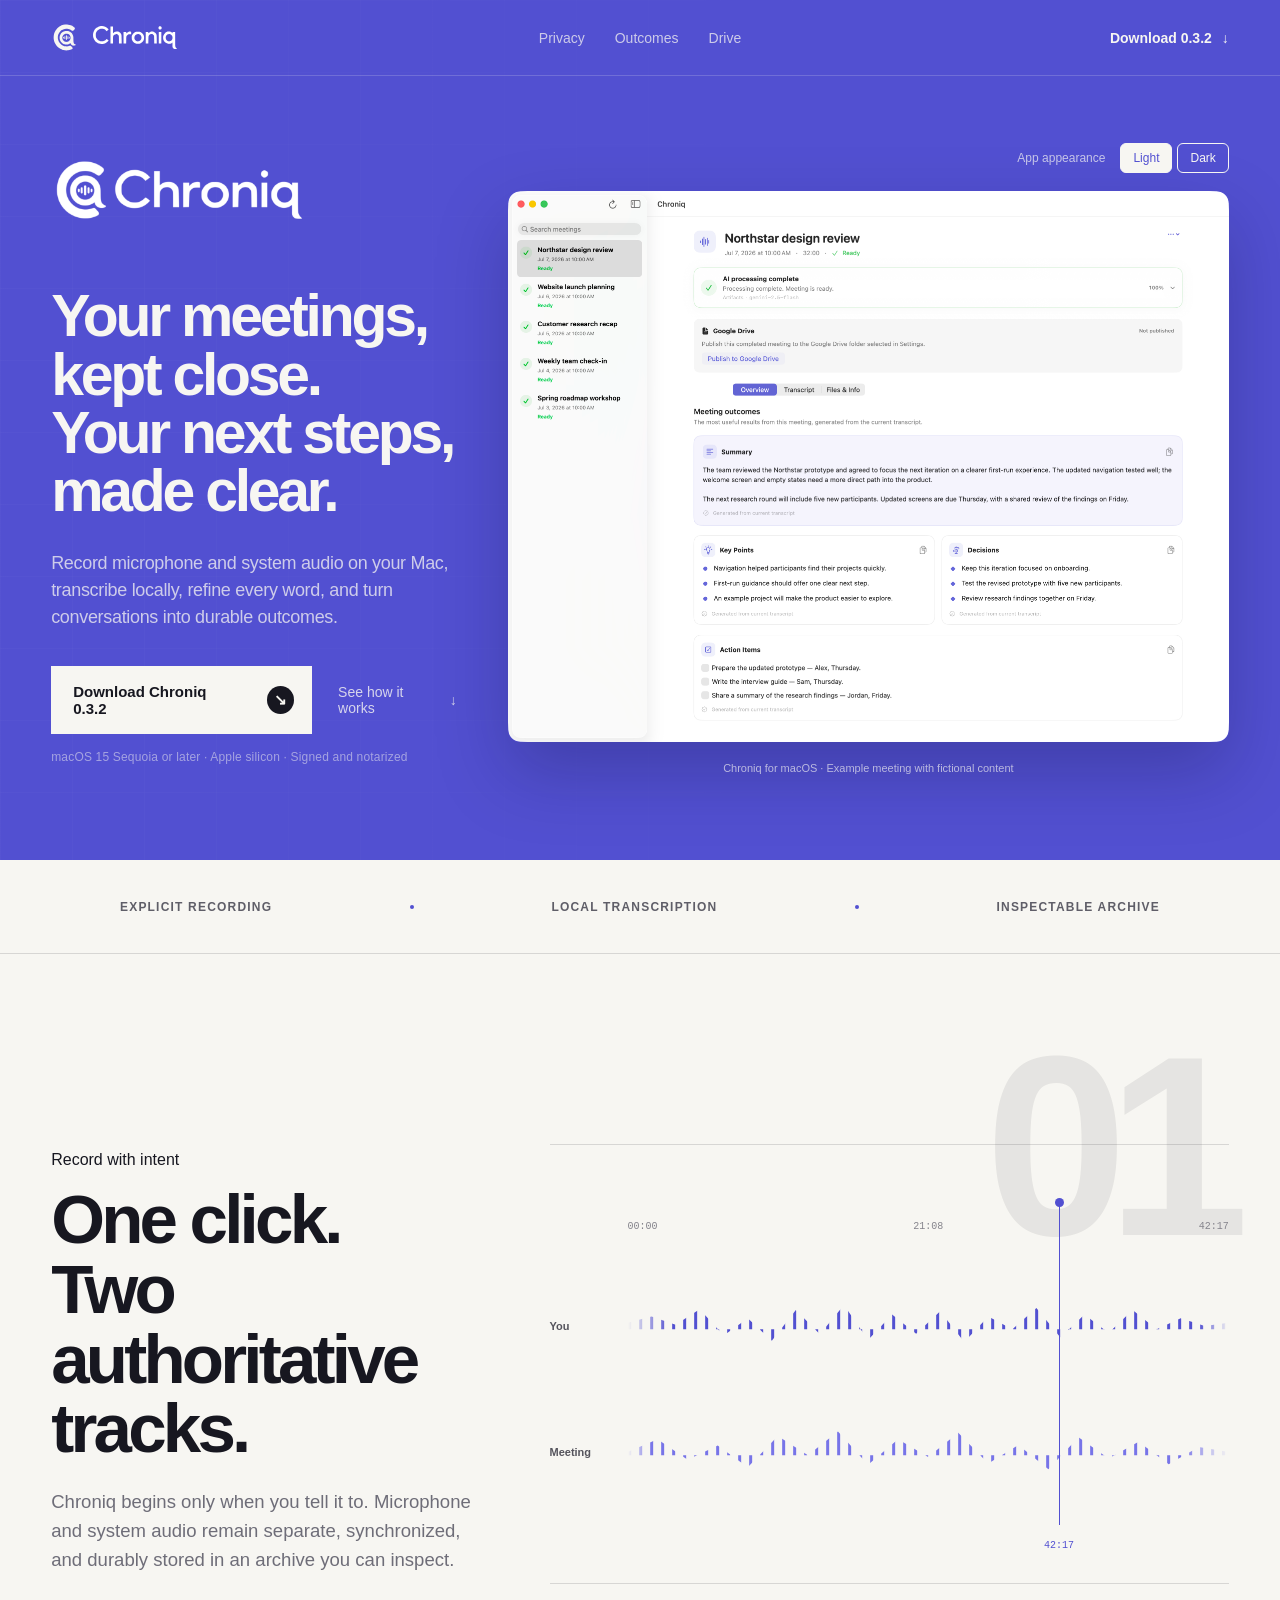
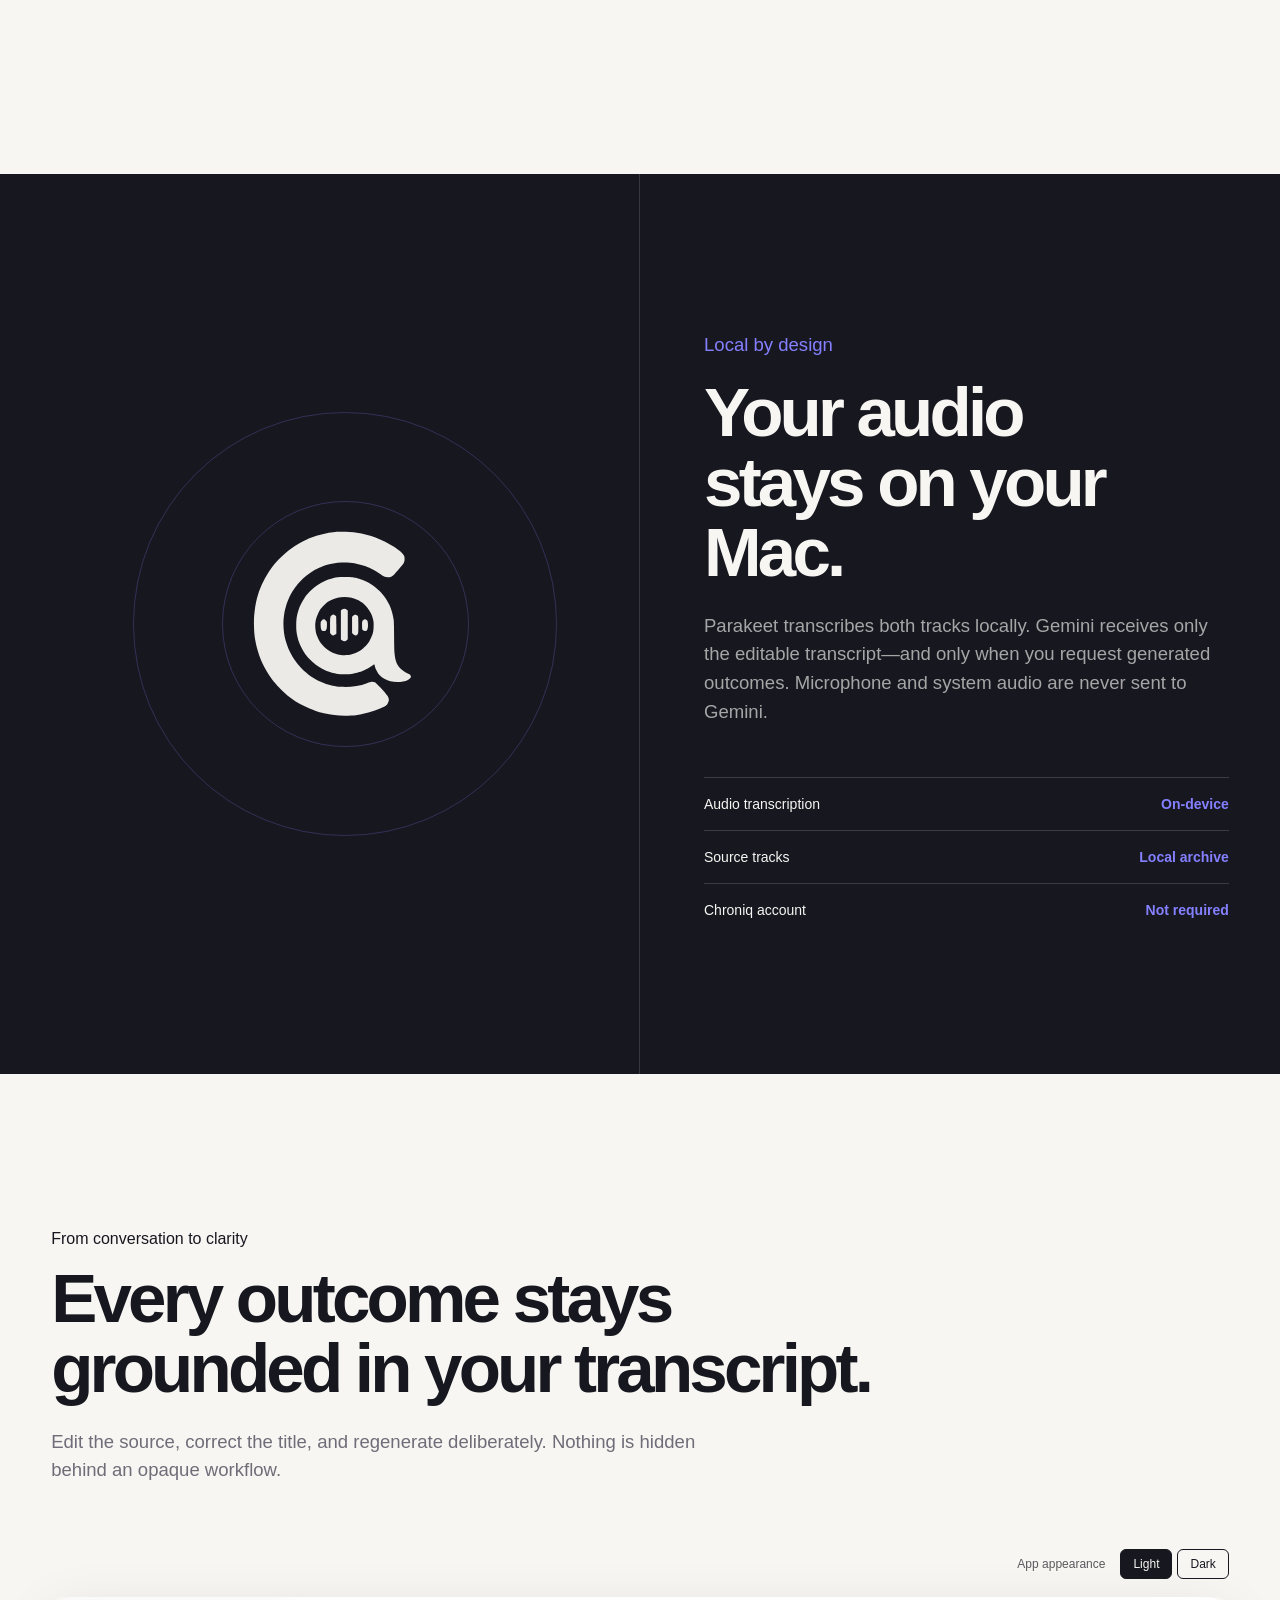
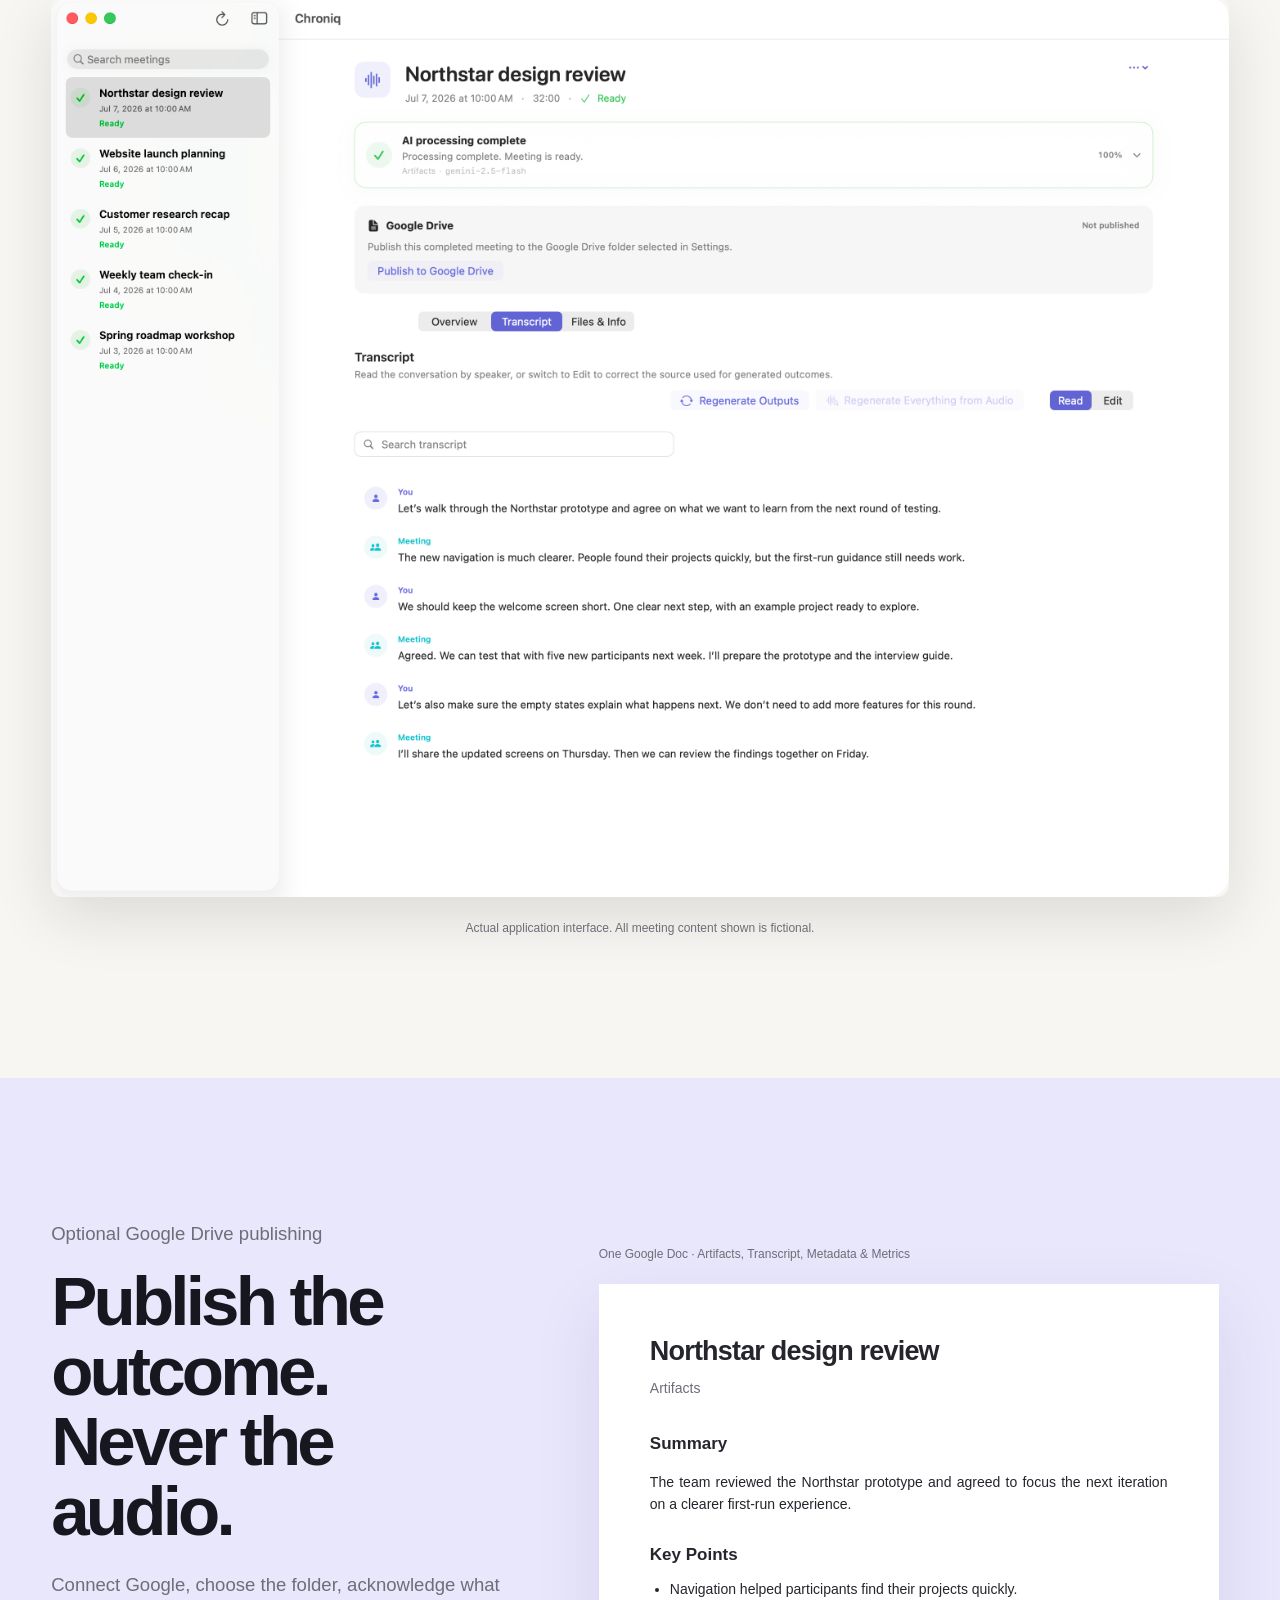
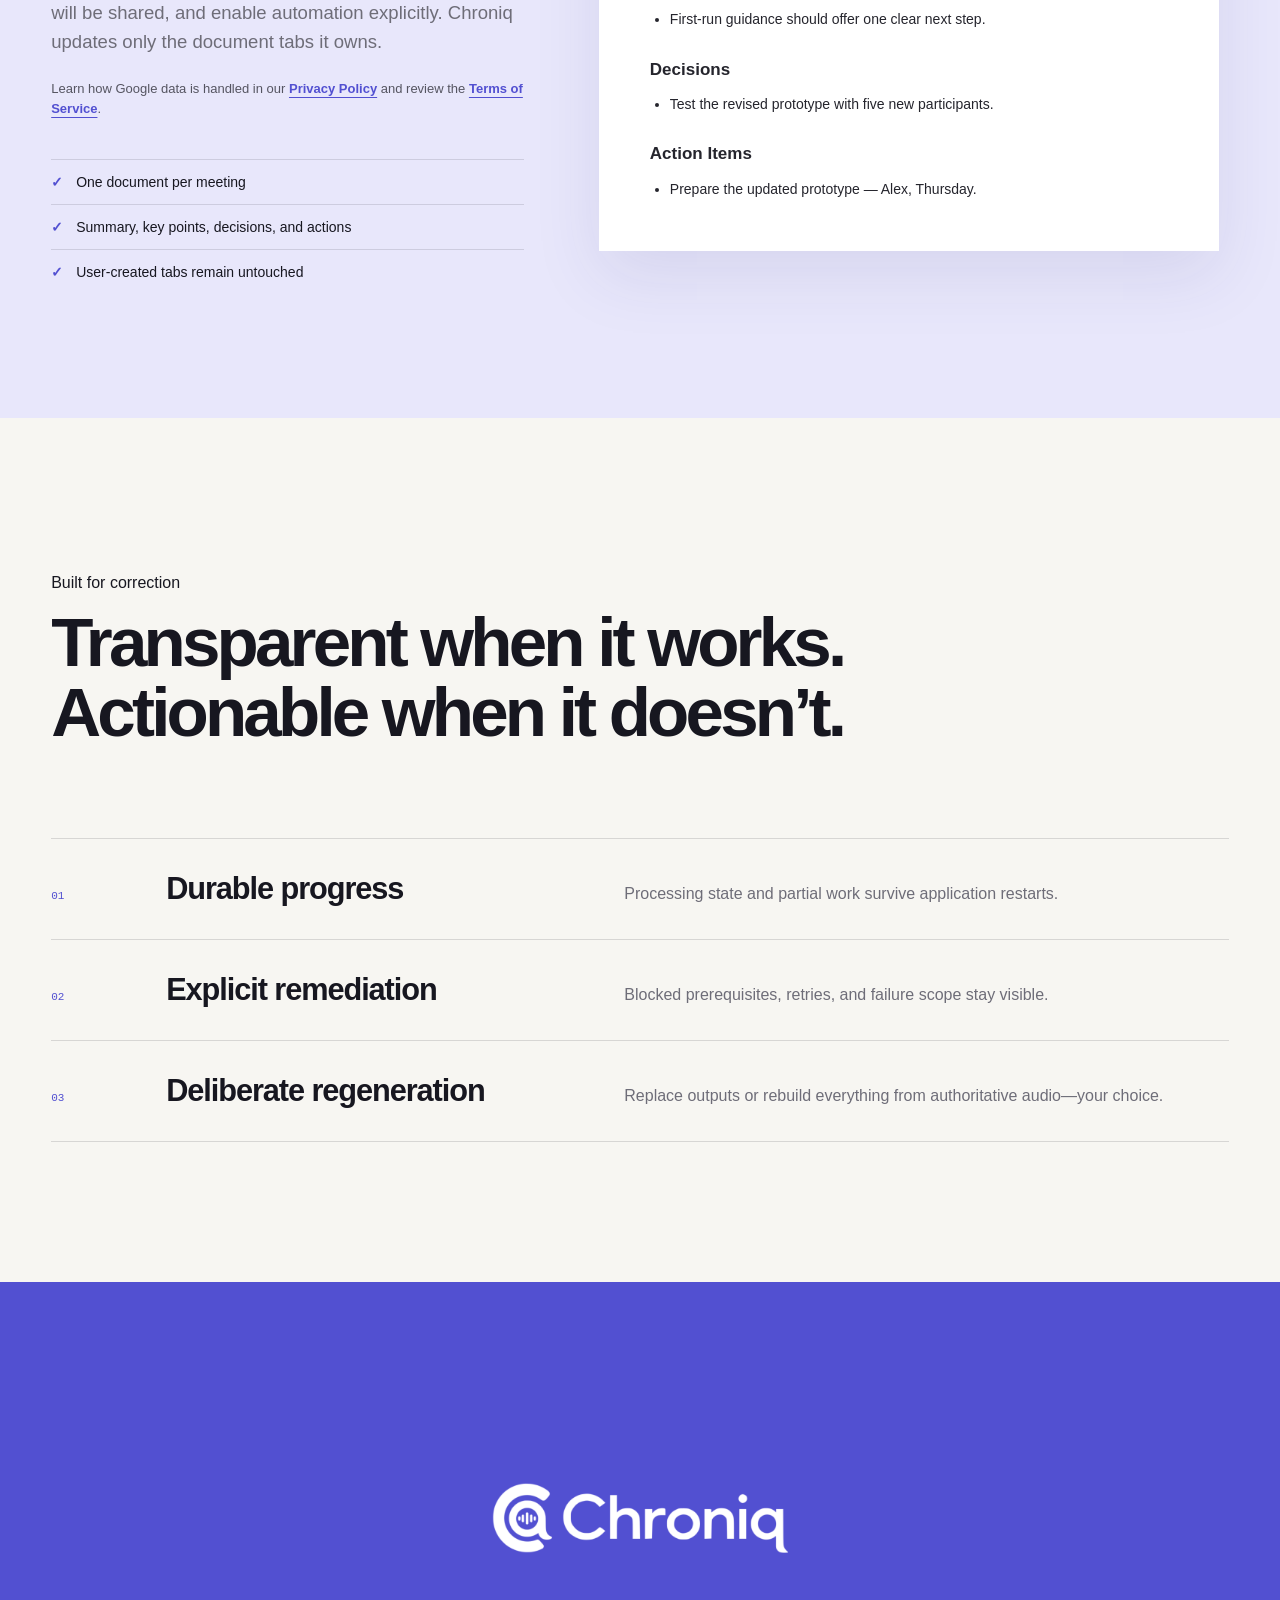
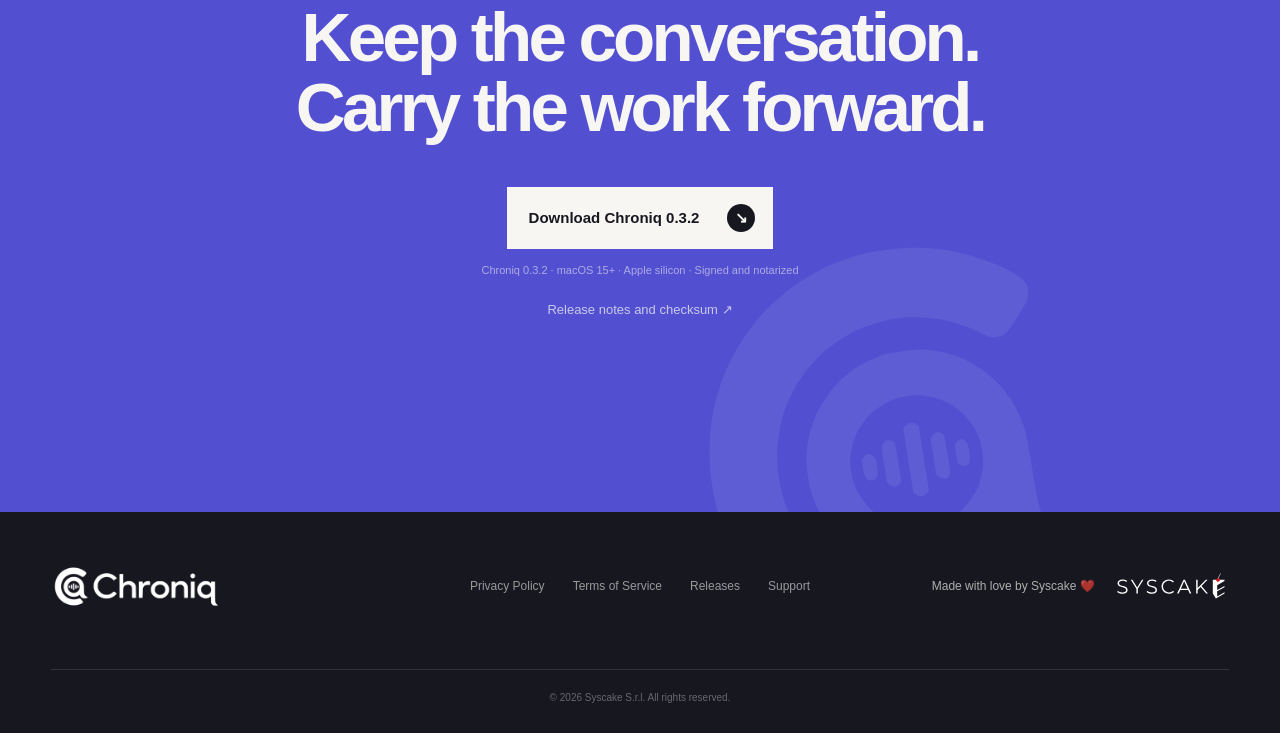
==== commit 2e34d069: "deploy: Chroniq product website" ====
--- a/index.html
+++ b/index.html
@@ -43,10 +43,10 @@
       </nav>
       <a
         class="header-download js-release-link"
-        href="https://github.com/SysCake/chroniq-site/releases/latest"
+        href="https://github.com/SysCake/chroniq-site/releases/download/v0.3.2/Chroniq-0.3.2-macOS-arm64.zip"
         data-release-link
       >
-        Download
+        <span data-release-label="compact">Download 0.3.2</span>
         <span aria-hidden="true">↓</span>
       </a>
     </header>
@@ -70,10 +70,10 @@
           <div class="hero-actions">
             <a
               class="button button-primary js-release-link"
-              href="https://github.com/SysCake/chroniq-site/releases/latest"
+              href="https://github.com/SysCake/chroniq-site/releases/download/v0.3.2/Chroniq-0.3.2-macOS-arm64.zip"
               data-release-link
             >
-              <span data-release-label>Download latest release</span>
+              <span data-release-label>Download Chroniq 0.3.2</span>
               <span class="button-arrow" aria-hidden="true">↘</span>
             </a>
             <a class="text-link" href="#recording">See how it works <span aria-hidden="true">↓</span></a>
@@ -218,14 +218,14 @@
           <h2>Keep the conversation.<br />Carry the work forward.</h2>
           <a
             class="button button-light js-release-link"
-            href="https://github.com/SysCake/chroniq-site/releases/latest"
+            href="https://github.com/SysCake/chroniq-site/releases/download/v0.3.2/Chroniq-0.3.2-macOS-arm64.zip"
             data-release-link
           >
-            <span data-release-label>Download latest release</span>
+            <span data-release-label>Download Chroniq 0.3.2</span>
             <span class="button-arrow" aria-hidden="true">↘</span>
           </a>
-          <p class="download-meta" data-release-meta>macOS 15+ · Apple silicon · Signed and notarized</p>
-          <a class="release-notes" href="https://github.com/SysCake/chroniq-site/releases/latest">Release notes and checksum ↗</a>
+          <p class="download-meta" data-release-meta>Chroniq 0.3.2 · macOS 15+ · Apple silicon · Signed and notarized</p>
+          <a class="release-notes" href="https://github.com/SysCake/chroniq-site/releases/tag/v0.3.2">Release notes and checksum ↗</a>
         </div>
       </section>
     </main>
@@ -237,7 +237,7 @@
       <div class="footer-links">
         <a href="privacy.html">Privacy Policy</a>
         <a href="terms.html">Terms of Service</a>
-        <a href="https://github.com/SysCake/chroniq-site/releases/latest">Releases</a>
+        <a href="https://github.com/SysCake/chroniq-site/releases/tag/v0.3.2">Releases</a>
         <a href="mailto:chroniq-support@syscake.it">Support</a>
       </div>
       <a
@@ -254,7 +254,7 @@
     </footer>
 
     <noscript>
-      <div class="noscript-note">JavaScript is optional. The download buttons open the latest public GitHub release.</div>
+      <div class="noscript-note">JavaScript is optional. Download buttons work without it.</div>
     </noscript>
     <script type="module" src="site.js"></script>
   </body>
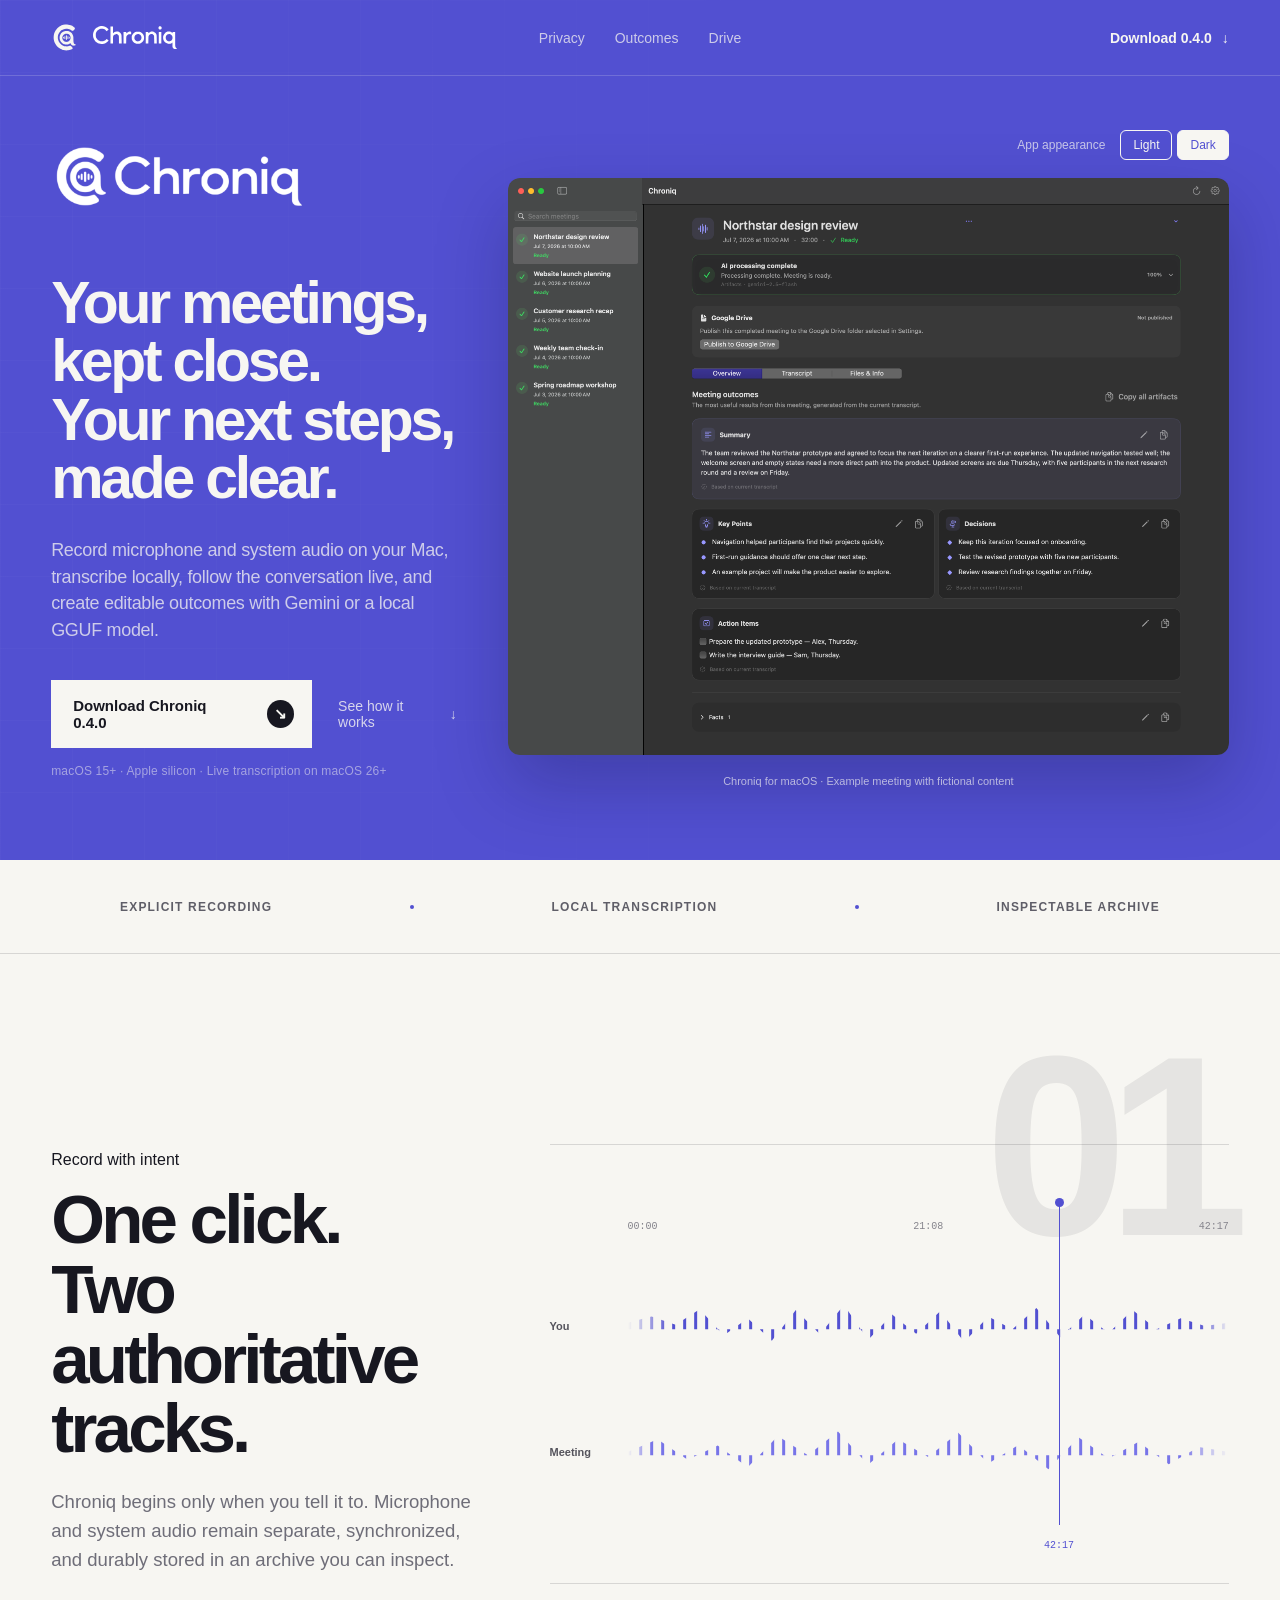
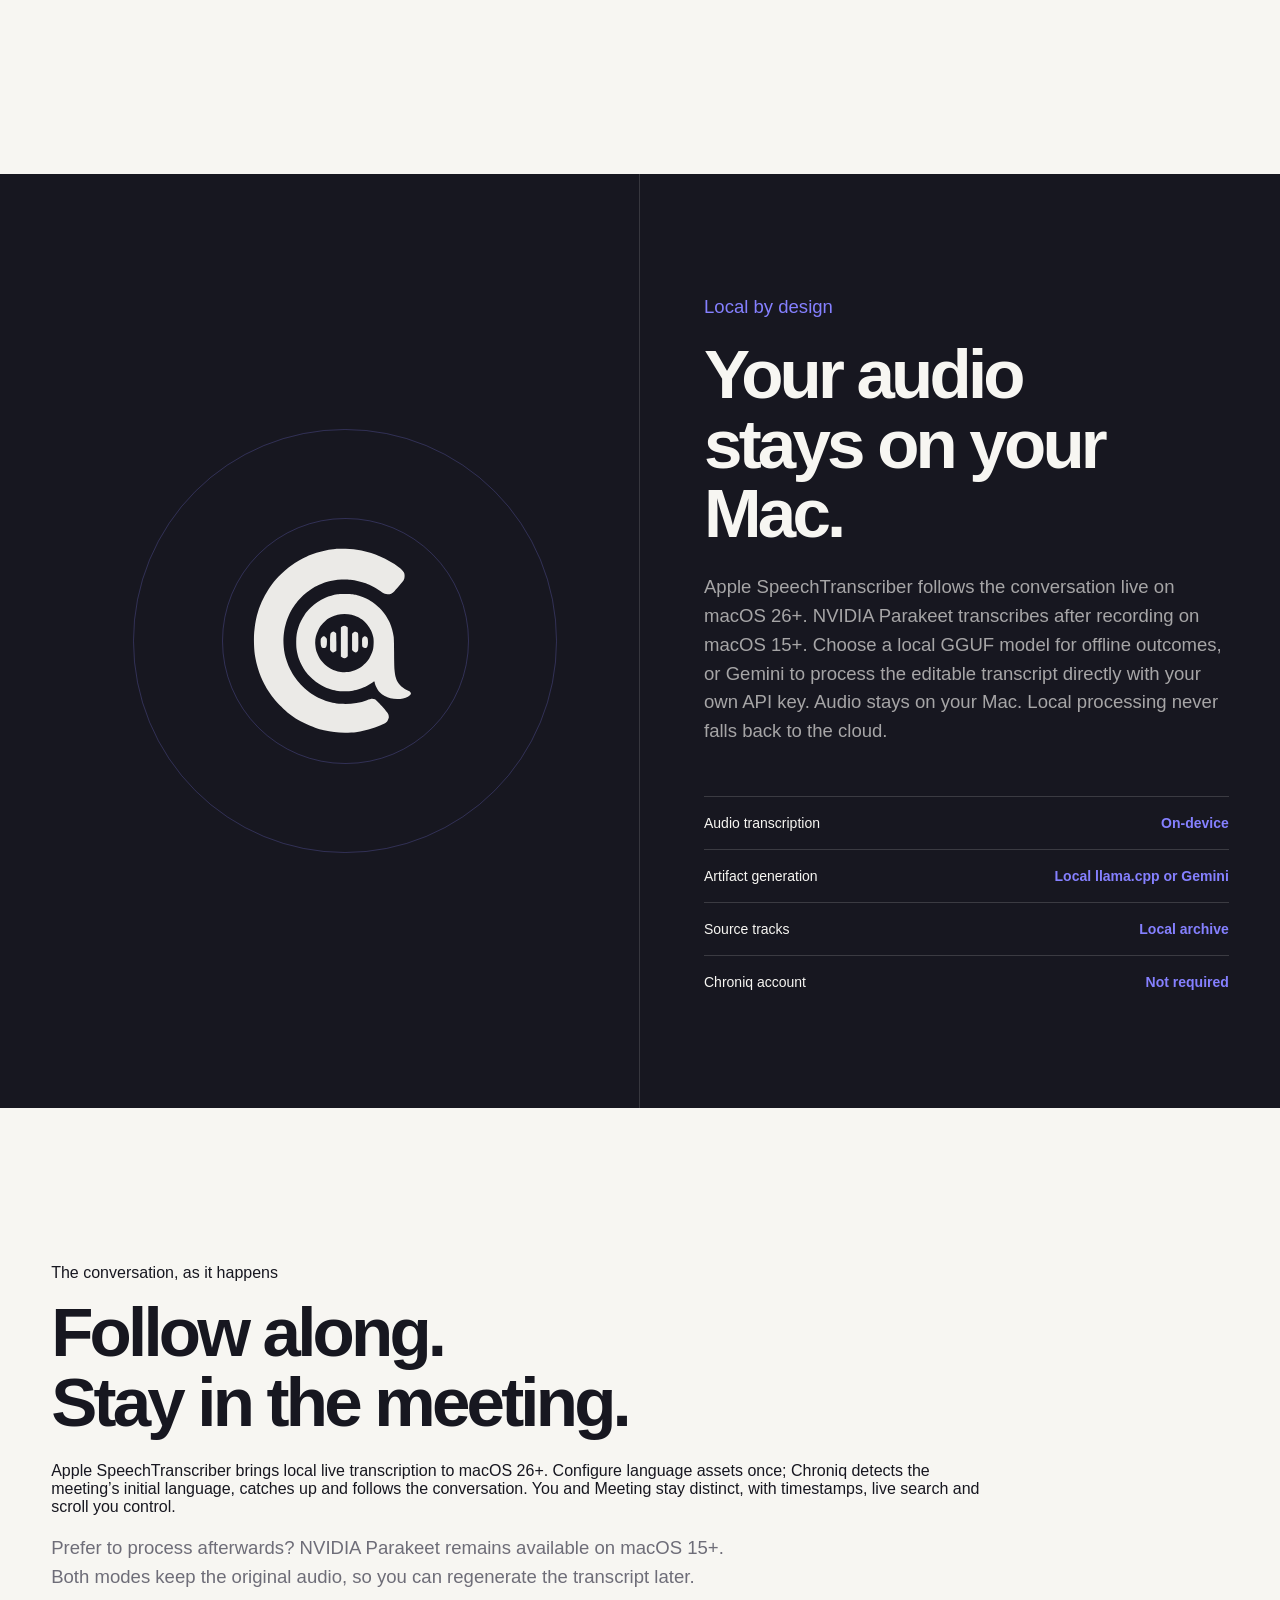
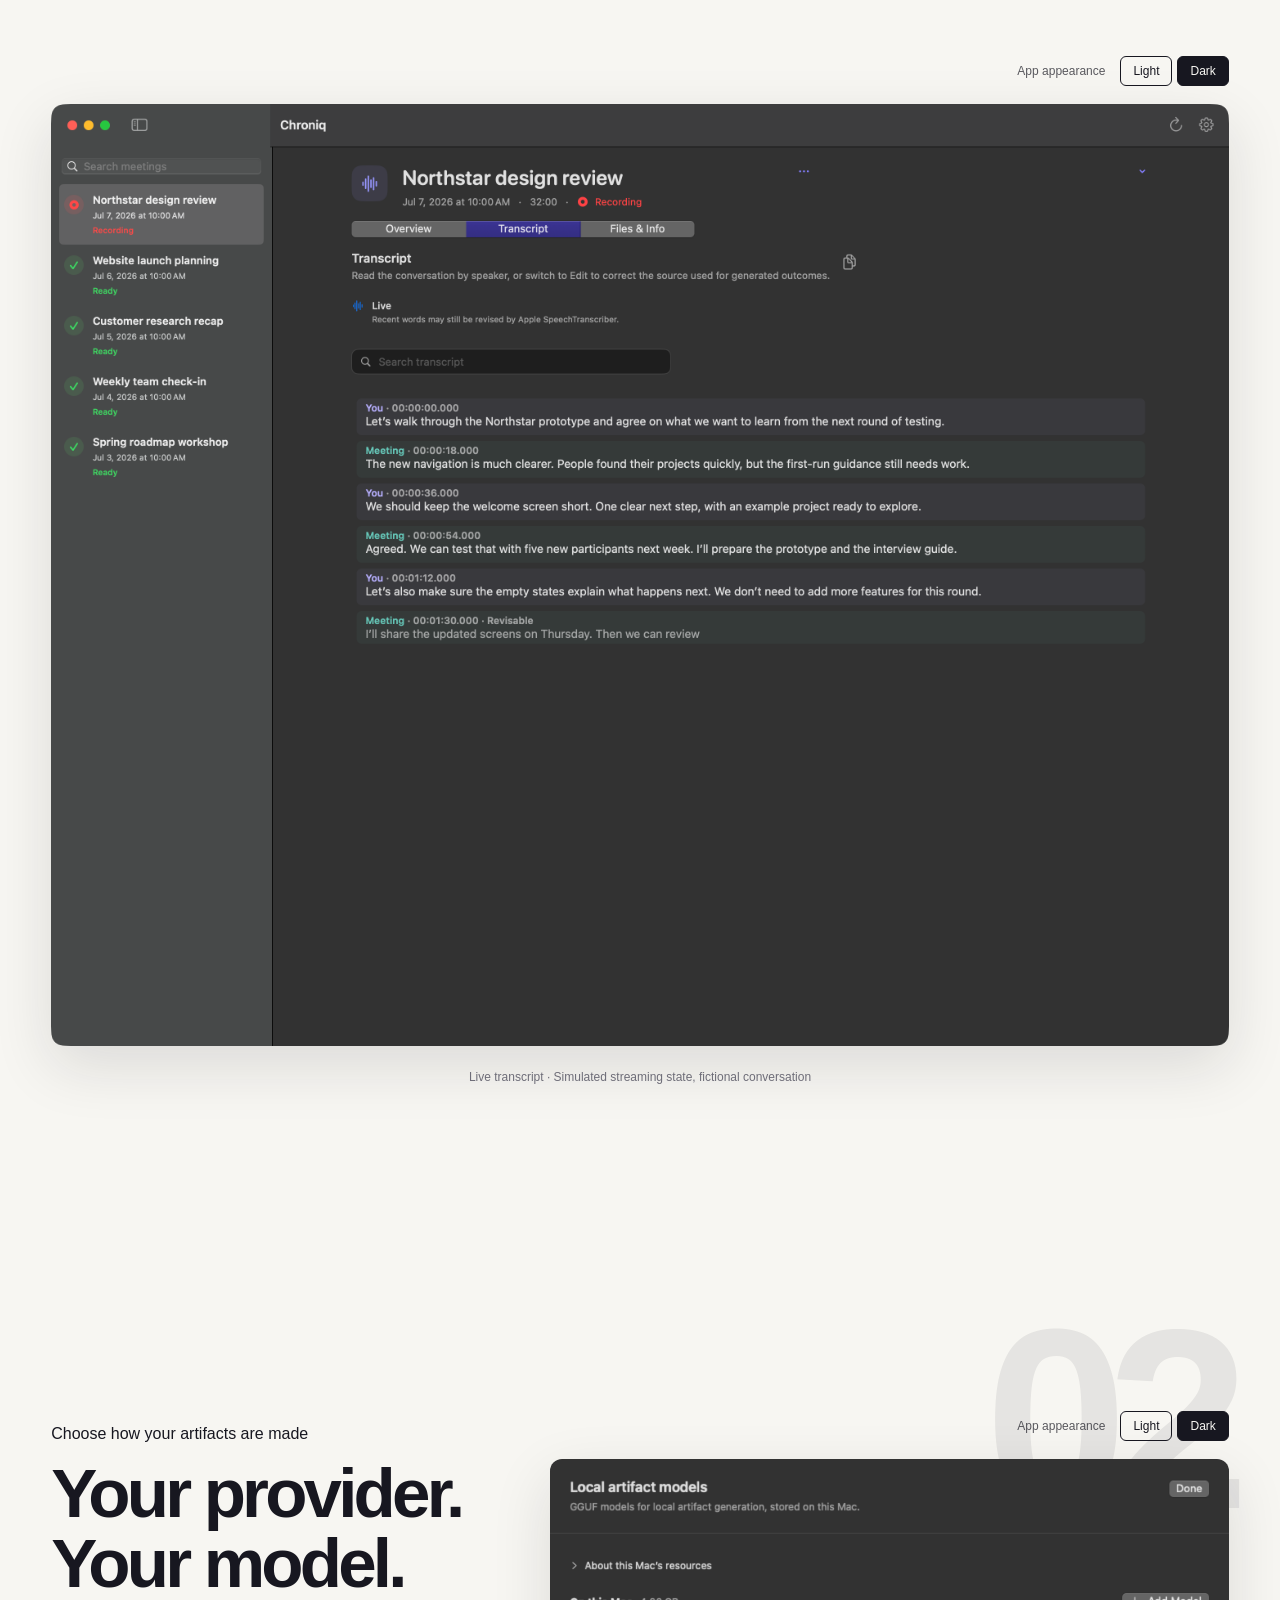
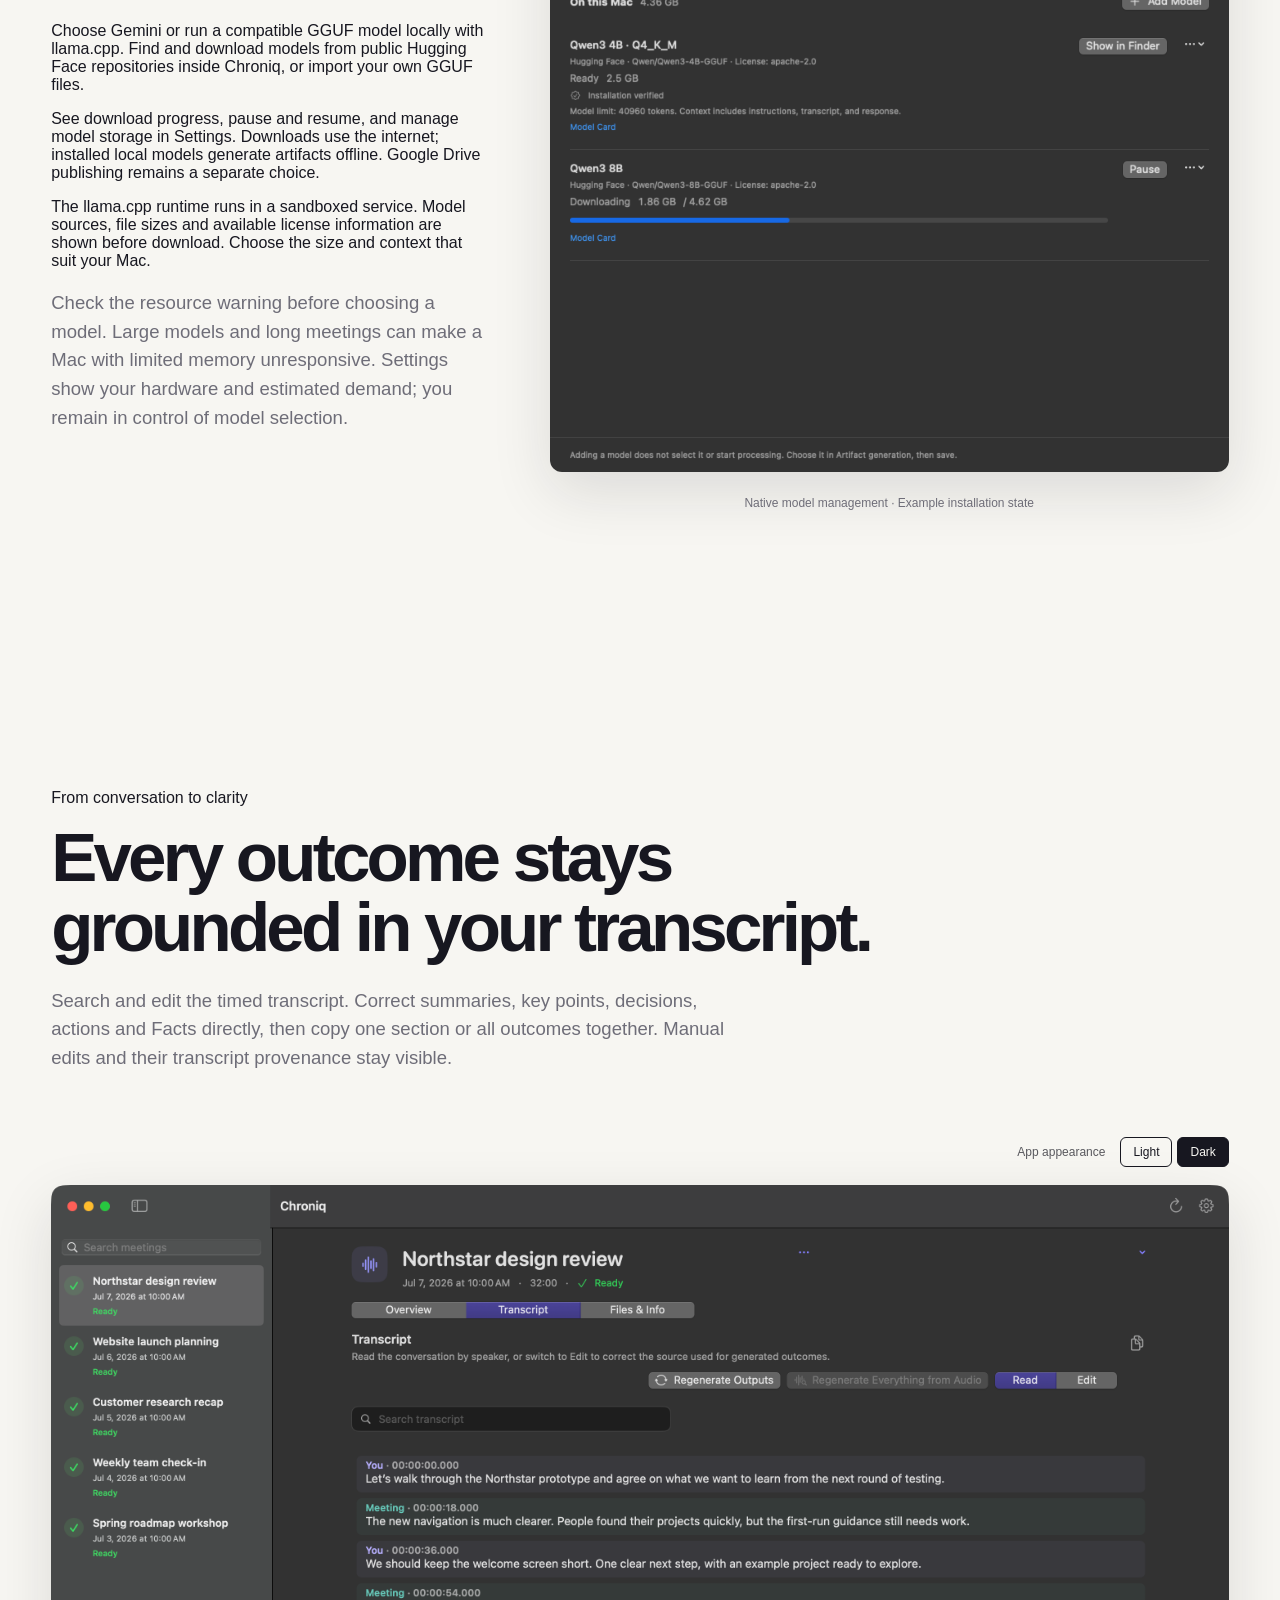
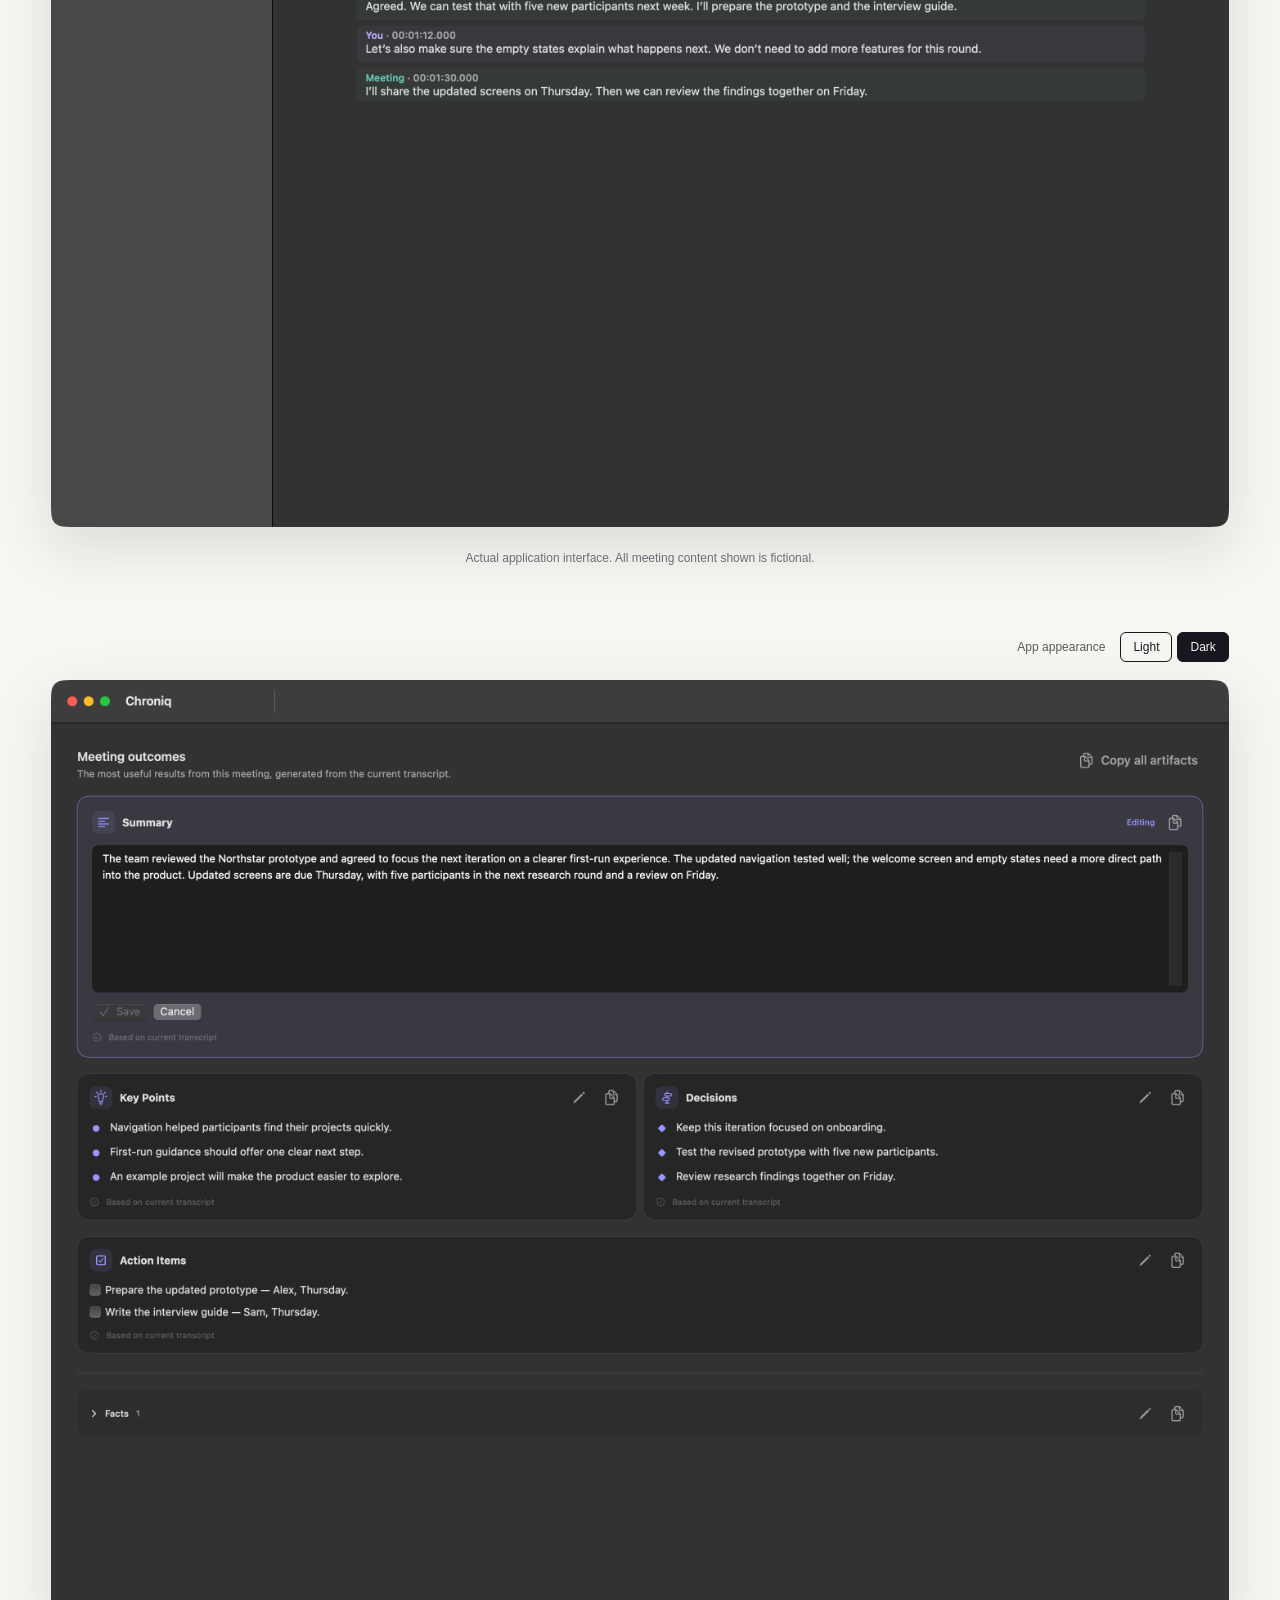
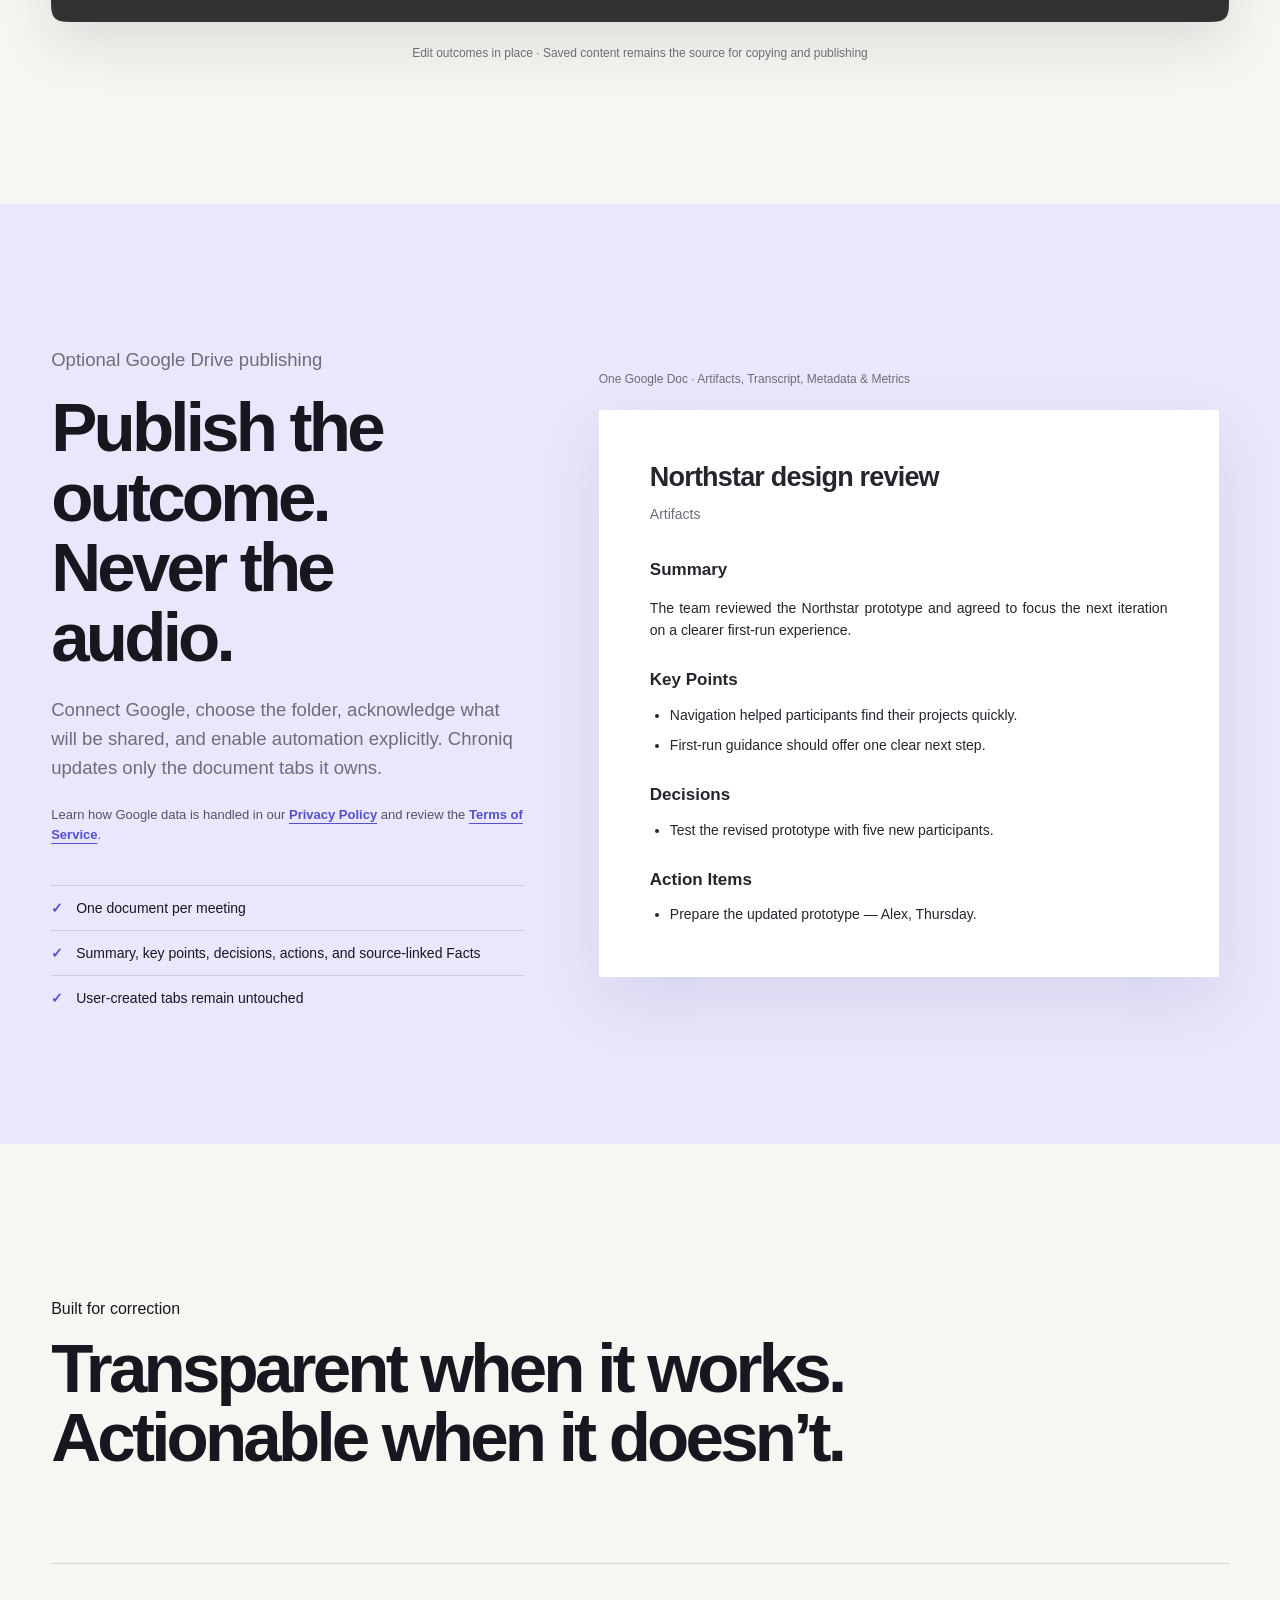
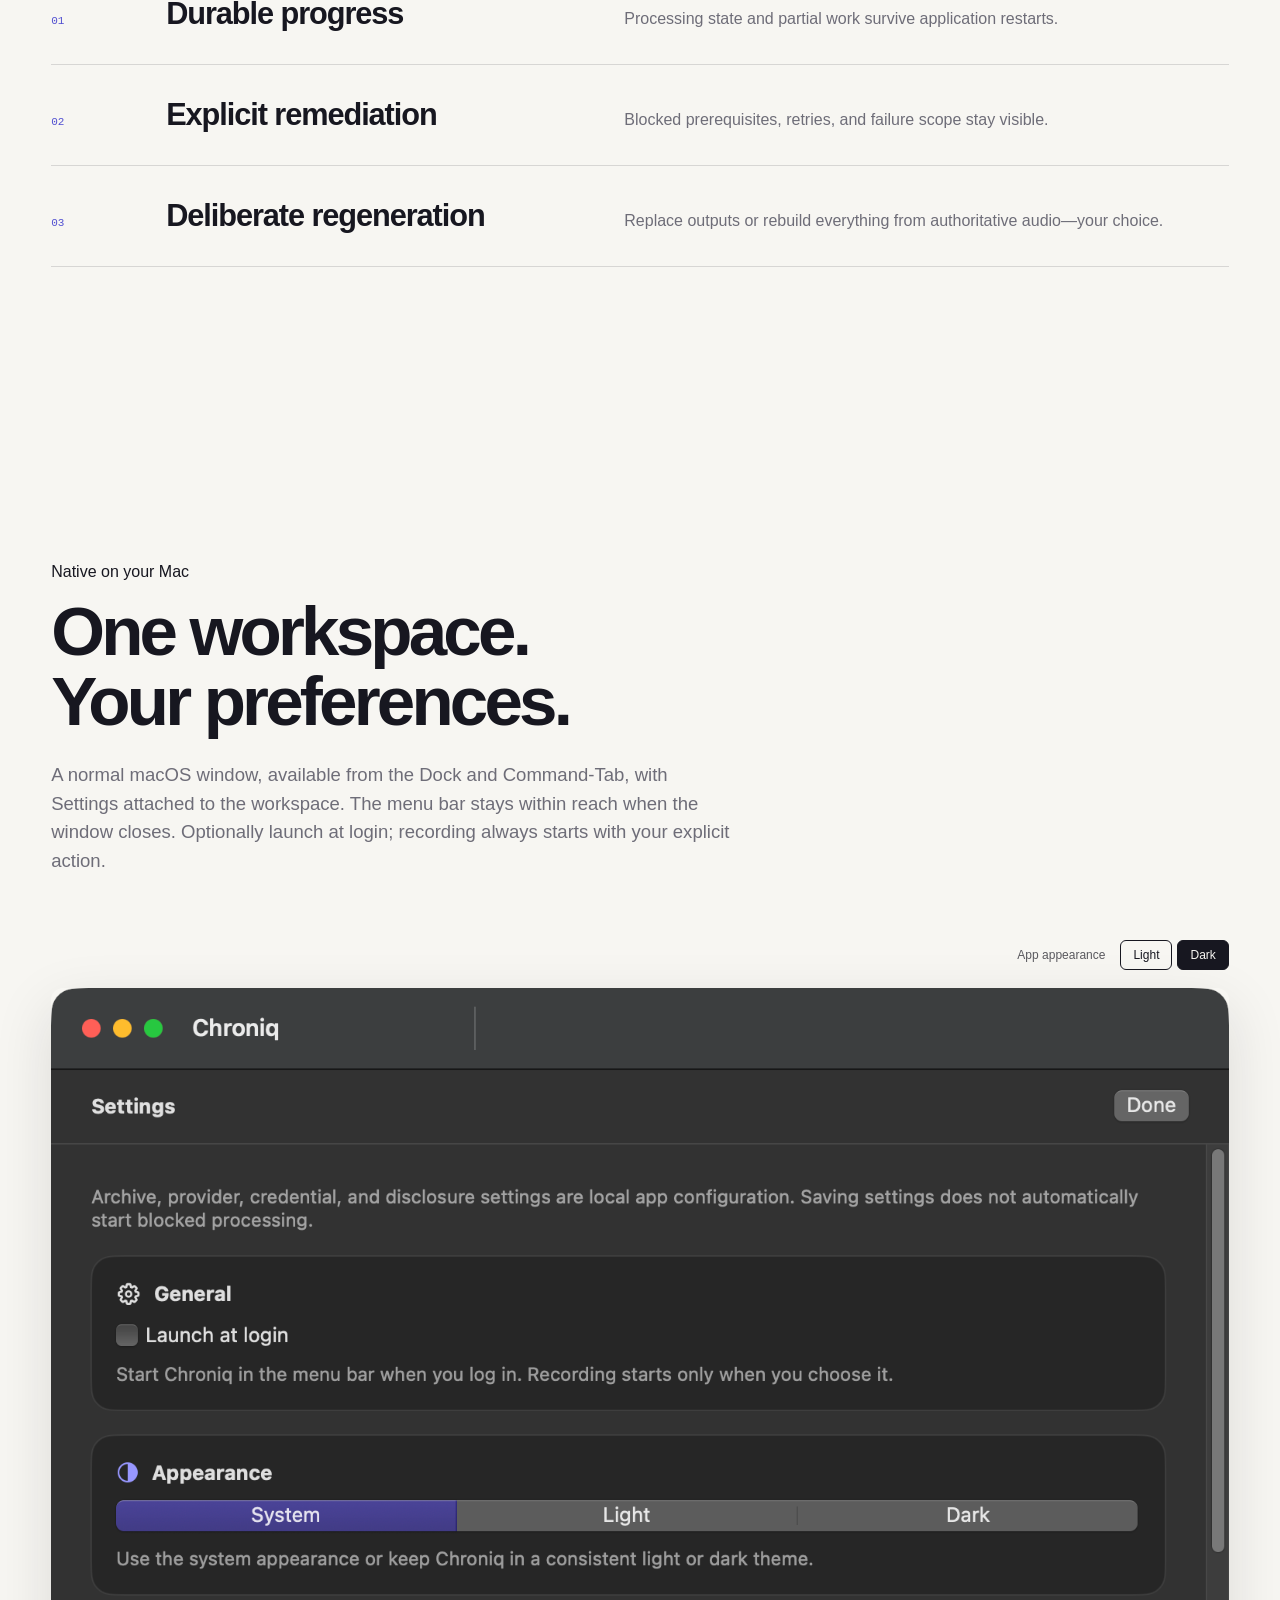
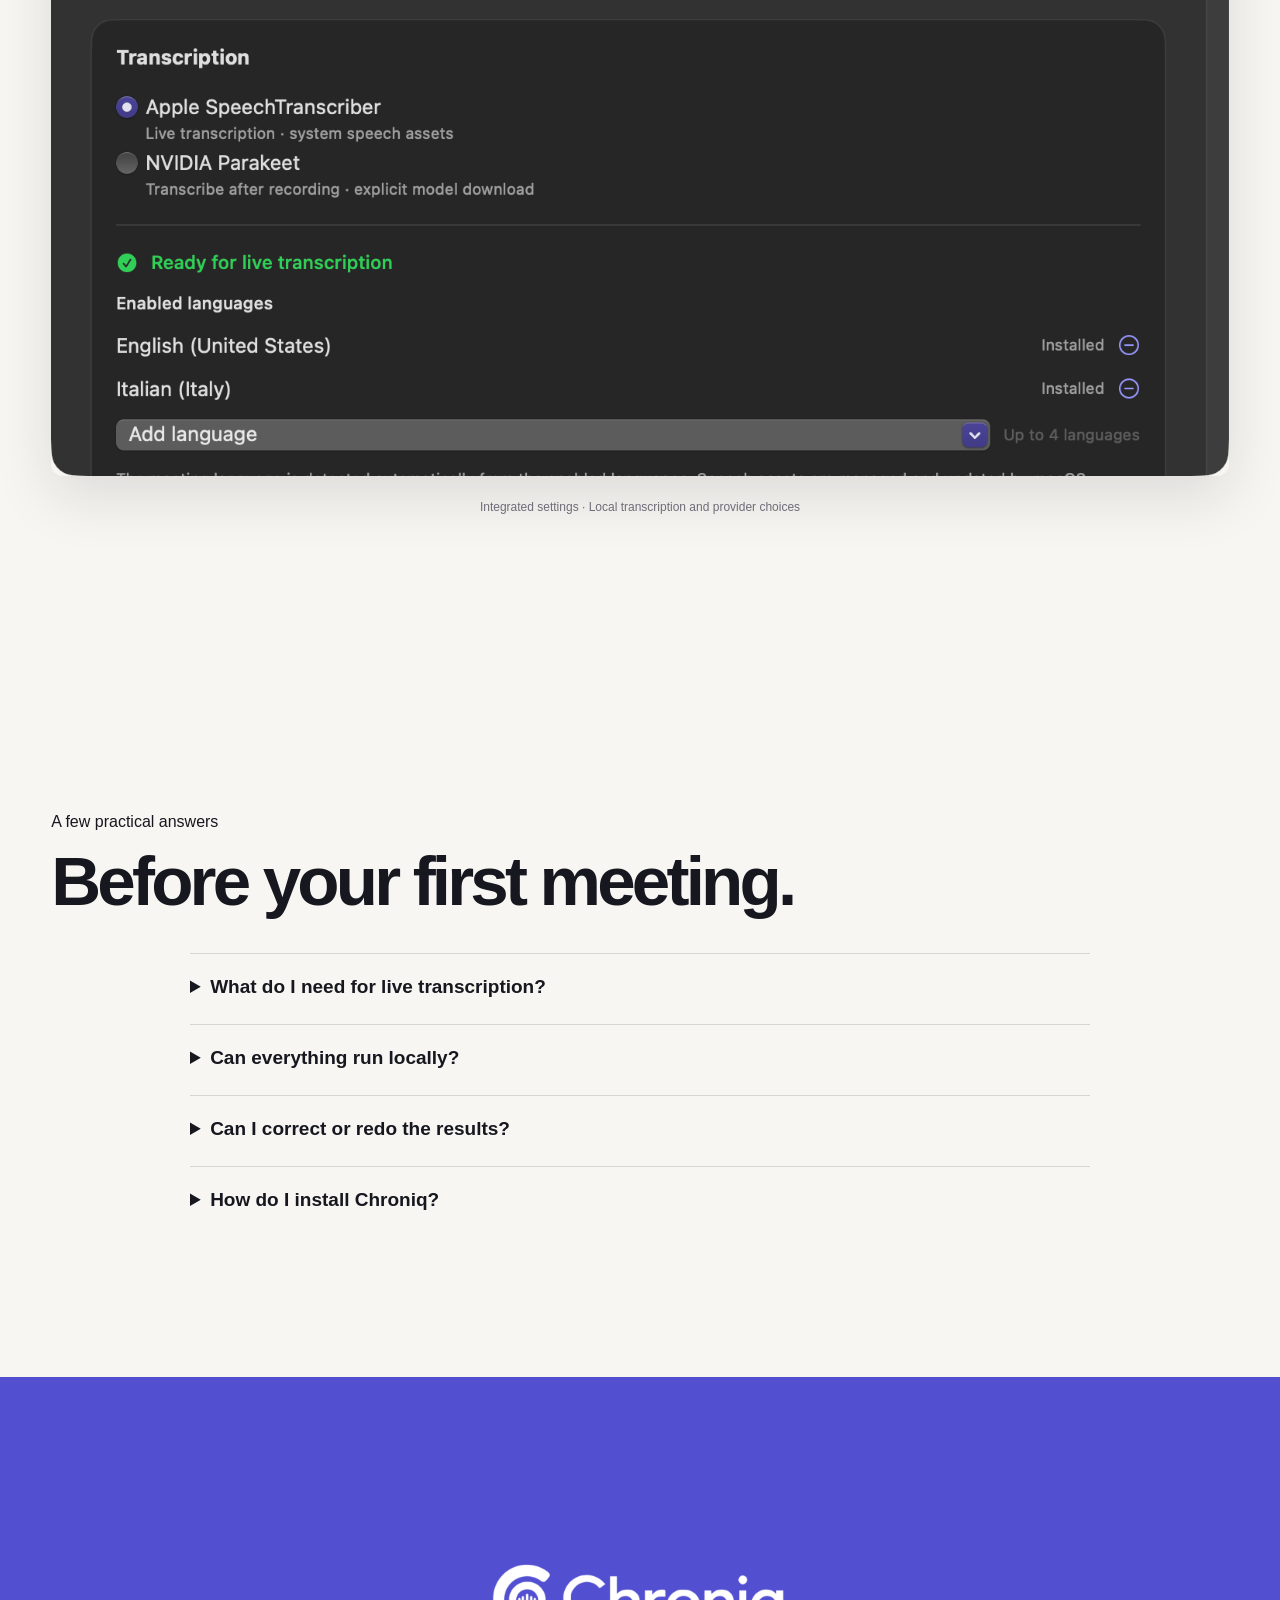
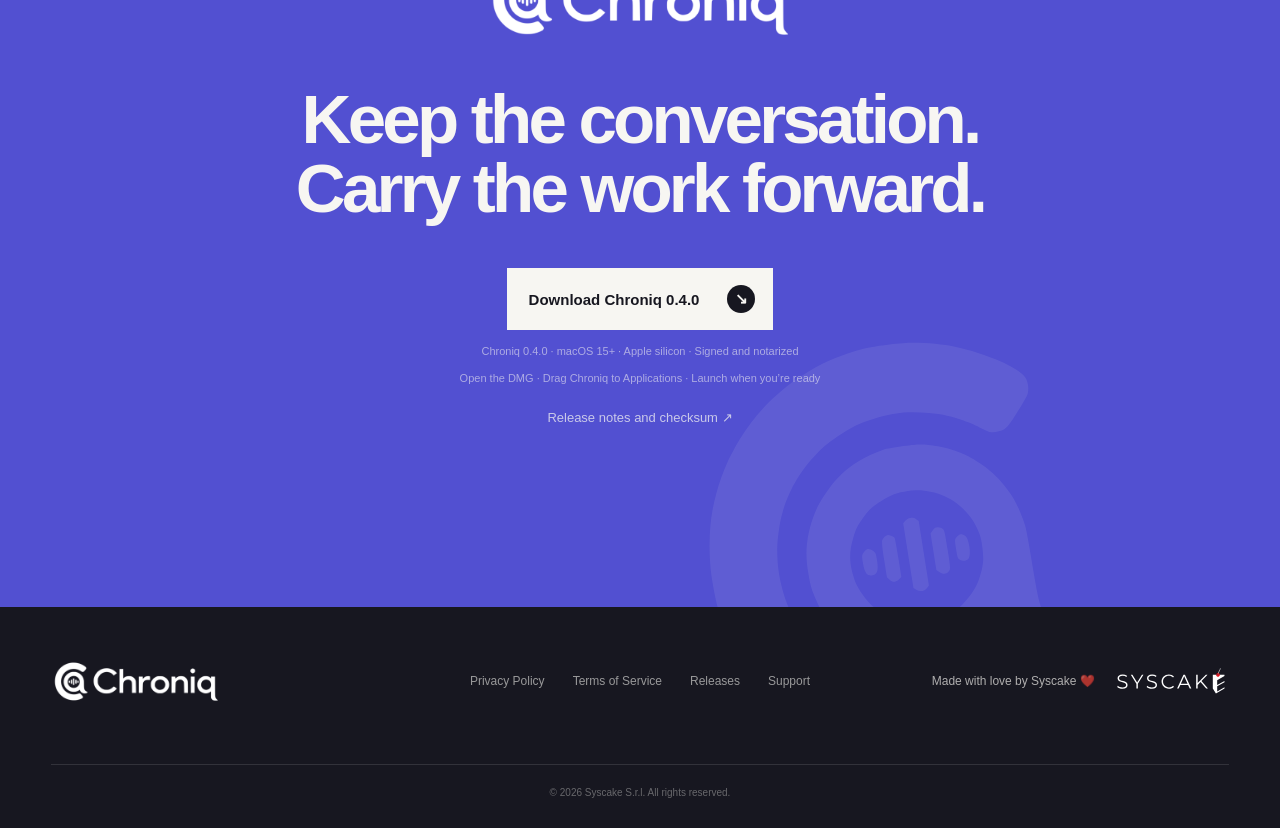
==== commit 6dc726d6: "deploy: Chroniq product website" ====
--- a/index.html
+++ b/index.html
@@ -6,7 +6,7 @@
     <meta name="theme-color" content="#5250d1" />
     <meta
       name="description"
-      content="Chroniq is a native macOS meeting recorder with local transcription, editable outcomes, and optional Google Drive publishing."
+      content="Chroniq records meetings on your Mac with live local transcription, editable outcomes, Gemini or local GGUF models, and optional Google Docs publishing."
     />
     <meta property="og:type" content="website" />
     <meta property="og:site_name" content="Chroniq" />
@@ -43,10 +43,10 @@
       </nav>
       <a
         class="header-download js-release-link"
-        href="https://github.com/SysCake/chroniq-site/releases/download/v0.3.2/Chroniq-0.3.2-macOS-arm64.zip"
+        href="https://github.com/SysCake/chroniq-site/releases/download/v0.4.0/Chroniq-0.4.0-macOS-arm64.dmg"
         data-release-link
       >
-        <span data-release-label="compact">Download 0.3.2</span>
+        <span data-release-label="compact">Download 0.4.0</span>
         <span aria-hidden="true">↓</span>
       </a>
     </header>
@@ -65,32 +65,32 @@
           <h1 id="hero-title">Your meetings, kept close.<br />Your next steps, made clear.</h1>
           <p>
             Record microphone and system audio on your Mac, transcribe locally,
-            refine every word, and turn conversations into durable outcomes.
+            follow the conversation live, and create editable outcomes with Gemini or a local GGUF model.
           </p>
           <div class="hero-actions">
             <a
               class="button button-primary js-release-link"
-              href="https://github.com/SysCake/chroniq-site/releases/download/v0.3.2/Chroniq-0.3.2-macOS-arm64.zip"
+              href="https://github.com/SysCake/chroniq-site/releases/download/v0.4.0/Chroniq-0.4.0-macOS-arm64.dmg"
               data-release-link
             >
-              <span data-release-label>Download Chroniq 0.3.2</span>
+              <span data-release-label>Download Chroniq 0.4.0</span>
               <span class="button-arrow" aria-hidden="true">↘</span>
             </a>
             <a class="text-link" href="#recording">See how it works <span aria-hidden="true">↓</span></a>
           </div>
           <p class="requirements">
-            macOS 15 Sequoia or later · Apple silicon · Signed and notarized
+            macOS 15+ · Apple silicon · Live transcription on macOS 26+
           </p>
         </div>
 
         <figure class="product-stage" data-product-stage>
           <div class="preview-controls" role="group" aria-label="Workspace screenshot appearance">
             <span>App appearance</span>
-            <button type="button" data-preview-appearance="light" aria-pressed="true">Light</button>
-            <button type="button" data-preview-appearance="dark" aria-pressed="false">Dark</button>
-          </div>
-          <a href="assets/workspace-light.png" aria-label="View full-size Chroniq workspace screenshot">
-            <img data-screenshot="workspace" class="product-screenshot" src="assets/workspace-light.png" alt="The real Chroniq review workspace showing a synthetic Northstar design review, with summary, key points, decisions, and action items." width="2880" height="2200" fetchpriority="high" />
+            <button type="button" data-preview-appearance="light" aria-pressed="false">Light</button>
+            <button type="button" data-preview-appearance="dark" aria-pressed="true">Dark</button>
+          </div>
+          <a href="assets/workspace-dark.png" aria-label="View full-size Chroniq workspace screenshot">
+            <img data-screenshot="workspace" class="product-screenshot" src="assets/workspace-dark.png" alt="The real Chroniq review workspace showing a synthetic Northstar design review, with summary, key points, decisions, and action items." width="2880" height="2304" fetchpriority="high" />
           </a>
           <figcaption>Chroniq for macOS · Example meeting with fictional content</figcaption>
         </figure>
@@ -128,36 +128,95 @@
           <p class="eyebrow">Local by design</p>
           <h2>Your audio<br />stays on your Mac.</h2>
           <p>
-            Parakeet transcribes both tracks locally. Gemini receives only the
-            editable transcript—and only when you request generated outcomes.
-            Microphone and system audio are never sent to Gemini.
+            Apple SpeechTranscriber follows the conversation live on macOS 26+.
+            NVIDIA Parakeet transcribes after recording on macOS 15+.
+            Choose a local GGUF model for offline outcomes, or Gemini to process
+            the editable transcript directly with your own API key.
+            Audio stays on your Mac. Local processing never falls back to the cloud.
           </p>
           <dl>
             <div><dt>Audio transcription</dt><dd>On-device</dd></div>
+            <div><dt>Artifact generation</dt><dd>Local llama.cpp or Gemini</dd></div>
             <div><dt>Source tracks</dt><dd>Local archive</dd></div>
             <div><dt>Chroniq account</dt><dd>Not required</dd></div>
           </dl>
         </div>
+      </section>
+
+      <section class="outcomes-section" id="live">
+        <header class="section-heading reveal">
+          <p class="eyebrow">The conversation, as it happens</p>
+          <h2>Follow along.<br />Stay in the meeting.</h2>
+          <p>Apple SpeechTranscriber brings local live transcription to macOS 26+. Configure language assets once; Chroniq detects the meeting’s initial language, catches up and follows the conversation. You and Meeting stay distinct, with timestamps, live search and scroll you control.</p>
+          <p>Prefer to process afterwards? NVIDIA Parakeet remains available on macOS 15+. Both modes keep the original audio, so you can regenerate the transcript later.</p>
+        </header>
+        <figure class="workspace-detail reveal">
+          <div class="preview-controls" role="group" aria-label="Chroniq live transcript screenshot appearance">
+            <span>App appearance</span>
+            <button type="button" data-preview-appearance="light" aria-pressed="false">Light</button>
+            <button type="button" data-preview-appearance="dark" aria-pressed="true">Dark</button>
+          </div>
+          <a href="assets/live-dark.png" aria-label="View full-size Chroniq live transcript screenshot">
+            <img data-screenshot="live" src="assets/live-dark.png" alt="Chroniq live transcript. Native application components with entirely fictional data." width="2880" height="2304" loading="lazy" />
+          </a>
+          <figcaption>Live transcript · Simulated streaming state, fictional conversation</figcaption>
+        </figure>
+      </section>
+
+      <section class="story-section models-section" id="models">
+        <div class="section-index" aria-hidden="true">02</div>
+        <div class="story-copy reveal">
+          <p class="eyebrow">Choose how your artifacts are made</p>
+          <h2>Your provider.<br />Your model.</h2>
+          <p>Choose Gemini or run a compatible GGUF model locally with llama.cpp. Find and download models from public Hugging Face repositories inside Chroniq, or import your own GGUF files.</p>
+          <p>See download progress, pause and resume, and manage model storage in Settings. Downloads use the internet; installed local models generate artifacts offline. Google Drive publishing remains a separate choice.</p>
+          <p>The llama.cpp runtime runs in a sandboxed service. Model sources, file sizes and available license information are shown before download. Choose the size and context that suit your Mac.</p>
+          <p>Check the resource warning before choosing a model. Large models and long meetings can make a Mac with limited memory unresponsive. Settings show your hardware and estimated demand; you remain in control of model selection.</p>
+        </div>
+        <figure class="workspace-detail reveal">
+          <div class="preview-controls" role="group" aria-label="Model settings screenshot appearance">
+            <span>App appearance</span>
+            <button type="button" data-preview-appearance="light" aria-pressed="false">Light</button>
+            <button type="button" data-preview-appearance="dark" aria-pressed="true">Dark</button>
+          </div>
+          <a href="assets/models-dark.png" aria-label="View full-size Chroniq local model settings screenshot">
+            <img data-screenshot="models" src="assets/models-dark.png" alt="Chroniq GGUF model management with hardware information, Hugging Face downloads and local import. All installation state is fictional." width="1640" height="1480" loading="lazy" />
+          </a>
+          <figcaption>Native model management · Example installation state</figcaption>
+        </figure>
       </section>
 
       <section class="outcomes-section" id="outcomes">
         <header class="section-heading reveal">
           <p class="eyebrow">From conversation to clarity</p>
           <h2>Every outcome stays<br />grounded in your transcript.</h2>
-          <p>Edit the source, correct the title, and regenerate deliberately. Nothing is hidden behind an opaque workflow.</p>
+          <p>Search and edit the timed transcript. Correct summaries, key points, decisions, actions and Facts directly, then copy one section or all outcomes together. Manual edits and their transcript provenance stay visible.</p>
         </header>
 
         <figure class="workspace-detail reveal">
           <div class="preview-controls" role="group" aria-label="Transcript screenshot appearance">
             <span>App appearance</span>
-            <button type="button" data-preview-appearance="light" aria-pressed="true">Light</button>
-            <button type="button" data-preview-appearance="dark" aria-pressed="false">Dark</button>
-          </div>
-          <a href="assets/transcript-light.png" aria-label="View full-size Chroniq transcript screenshot">
-            <img data-screenshot="transcript" src="assets/transcript-light.png" alt="Chroniq’s actual transcript view with You and Meeting speaker labels, search, editing, and regeneration controls. Fictional meeting content." width="2880" height="2200" loading="lazy" />
+            <button type="button" data-preview-appearance="light" aria-pressed="false">Light</button>
+            <button type="button" data-preview-appearance="dark" aria-pressed="true">Dark</button>
+          </div>
+          <a href="assets/transcript-dark.png" aria-label="View full-size Chroniq transcript screenshot">
+            <img data-screenshot="transcript" src="assets/transcript-dark.png" alt="Chroniq’s actual timed transcript with You and Meeting turns, search, copy, editing and regeneration from saved audio. Fictional meeting content." width="2880" height="2304" loading="lazy" />
           </a>
           <figcaption>Actual application interface. All meeting content shown is fictional.</figcaption>
         </figure>
+
+        <figure class="workspace-detail reveal">
+          <div class="preview-controls" role="group" aria-label="Chroniq artifact editing screenshot appearance">
+            <span>App appearance</span>
+            <button type="button" data-preview-appearance="light" aria-pressed="false">Light</button>
+            <button type="button" data-preview-appearance="dark" aria-pressed="true">Dark</button>
+          </div>
+          <a href="assets/editing-dark.png" aria-label="View full-size Chroniq artifact editing screenshot">
+            <img data-screenshot="editing" src="assets/editing-dark.png" alt="Chroniq artifact editing. Native application components with entirely fictional data." width="2880" height="2304" loading="lazy" />
+          </a>
+          <figcaption>Edit outcomes in place · Saved content remains the source for copying and publishing</figcaption>
+        </figure>
+
       </section>
 
       <section class="publishing-section" id="publishing">
@@ -175,7 +234,7 @@
           </p>
           <ul>
             <li><span>✓</span> One document per meeting</li>
-            <li><span>✓</span> Summary, key points, decisions, and actions</li>
+            <li><span>✓</span> Summary, key points, decisions, actions, and source-linked Facts</li>
             <li><span>✓</span> User-created tabs remain untouched</li>
           </ul>
         </div>
@@ -209,6 +268,38 @@
         </div>
       </section>
 
+      <section class="outcomes-section" id="settings">
+        <header class="section-heading reveal">
+          <p class="eyebrow">Native on your Mac</p>
+          <h2>One workspace.<br />Your preferences.</h2>
+          <p>A normal macOS window, available from the Dock and Command-Tab, with Settings attached to the workspace. The menu bar stays within reach when the window closes. Optionally launch at login; recording always starts with your explicit action.</p>
+        </header>
+        <figure class="workspace-detail reveal">
+          <div class="preview-controls" role="group" aria-label="Chroniq settings screenshot appearance">
+            <span>App appearance</span>
+            <button type="button" data-preview-appearance="light" aria-pressed="false">Light</button>
+            <button type="button" data-preview-appearance="dark" aria-pressed="true">Dark</button>
+          </div>
+          <a href="assets/settings-dark.png" aria-label="View full-size Chroniq settings screenshot">
+            <img data-screenshot="settings" src="assets/settings-dark.png" alt="Chroniq settings. Native application components with entirely fictional data." width="1520" height="1404" loading="lazy" />
+          </a>
+          <figcaption>Integrated settings · Local transcription and provider choices</figcaption>
+        </figure>
+      </section>
+
+      <section class="control-section" id="questions">
+        <div class="section-heading reveal">
+          <p class="eyebrow">A few practical answers</p>
+          <h2>Before your first meeting.</h2>
+        </div>
+        <div class="faq-list">
+          <details><summary>What do I need for live transcription?</summary><p>Apple silicon and macOS 26 or later. Select Apple SpeechTranscriber in Settings and download assets for the languages you use. The initial meeting language is detected automatically from those enabled languages. Parakeet supports transcription after recording on macOS 15 or later, with an explicit model download.</p></details>
+          <details><summary>Can everything run locally?</summary><p>Yes. Audio transcription always runs on your Mac. Select a local GGUF model to generate outcomes with llama.cpp offline after installation. Model downloads contact Hugging Face or Apple’s asset services. Gemini and optional Google Docs publishing send the disclosed text content only when configured and requested; neither receives your audio.</p></details>
+          <details><summary>Can I correct or redo the results?</summary><p>Edit the transcript and every outcome, search the conversation, and copy individual sections or all artifacts. Regenerate outcomes from the current transcript, or regenerate everything from the two saved FLAC tracks. Explicit regeneration replaces manual edits in its stated scope.</p></details>
+          <details><summary>How do I install Chroniq?</summary><p>Open the downloaded DMG and drag Chroniq into Applications. Eject the mounted volume and open Chroniq from Applications. The app and DMG are signed and notarized. Chroniq runs on Apple silicon with macOS 15 or later.</p></details>
+        </div>
+      </section>
+
       <section class="download-section" id="download">
         <div class="download-mark" aria-hidden="true">
           <img src="assets/ChroniqMarkReversed.svg" alt="" width="500" height="500" />
@@ -218,14 +309,15 @@
           <h2>Keep the conversation.<br />Carry the work forward.</h2>
           <a
             class="button button-light js-release-link"
-            href="https://github.com/SysCake/chroniq-site/releases/download/v0.3.2/Chroniq-0.3.2-macOS-arm64.zip"
+            href="https://github.com/SysCake/chroniq-site/releases/download/v0.4.0/Chroniq-0.4.0-macOS-arm64.dmg"
             data-release-link
           >
-            <span data-release-label>Download Chroniq 0.3.2</span>
+            <span data-release-label>Download Chroniq 0.4.0</span>
             <span class="button-arrow" aria-hidden="true">↘</span>
           </a>
-          <p class="download-meta" data-release-meta>Chroniq 0.3.2 · macOS 15+ · Apple silicon · Signed and notarized</p>
-          <a class="release-notes" href="https://github.com/SysCake/chroniq-site/releases/tag/v0.3.2">Release notes and checksum ↗</a>
+          <p class="download-meta" data-release-meta>Chroniq 0.4.0 · macOS 15+ · Apple silicon · Signed and notarized</p>
+          <p class="download-meta">Open the DMG · Drag Chroniq to Applications · Launch when you’re ready</p>
+          <a class="release-notes" href="https://github.com/SysCake/chroniq-site/releases/tag/v0.4.0">Release notes and checksum ↗</a>
         </div>
       </section>
     </main>
@@ -237,7 +329,7 @@
       <div class="footer-links">
         <a href="privacy.html">Privacy Policy</a>
         <a href="terms.html">Terms of Service</a>
-        <a href="https://github.com/SysCake/chroniq-site/releases/tag/v0.3.2">Releases</a>
+        <a href="https://github.com/SysCake/chroniq-site/releases/tag/v0.4.0">Releases</a>
         <a href="mailto:chroniq-support@syscake.it">Support</a>
       </div>
       <a
--- a/styles.css
+++ b/styles.css
@@ -302,3 +302,9 @@
 .preview-controls button[aria-pressed="true"] { background: var(--ink); border-color: var(--ink); color: var(--warm); }
 .product-stage .preview-controls button[aria-pressed="true"] { background: var(--warm); border-color: var(--warm); color: var(--indigo); }
 html:not(.js) .preview-controls { display: none; }
+
+/* Native disclosure semantics with a generous, full-width heading target. */
+.faq-list { max-width: 900px; margin: 36px auto 0; }
+.faq-list details { border-top: 1px solid var(--line, rgba(23, 23, 32, .15)); padding: 0 0 18px; }
+.faq-list summary { cursor: pointer; padding: 22px 0 8px; font-size: 19px; font-weight: 600; }
+.faq-list p { max-width: 760px; line-height: 1.65; color: var(--muted, #64636d); margin: 12px 0 0; }
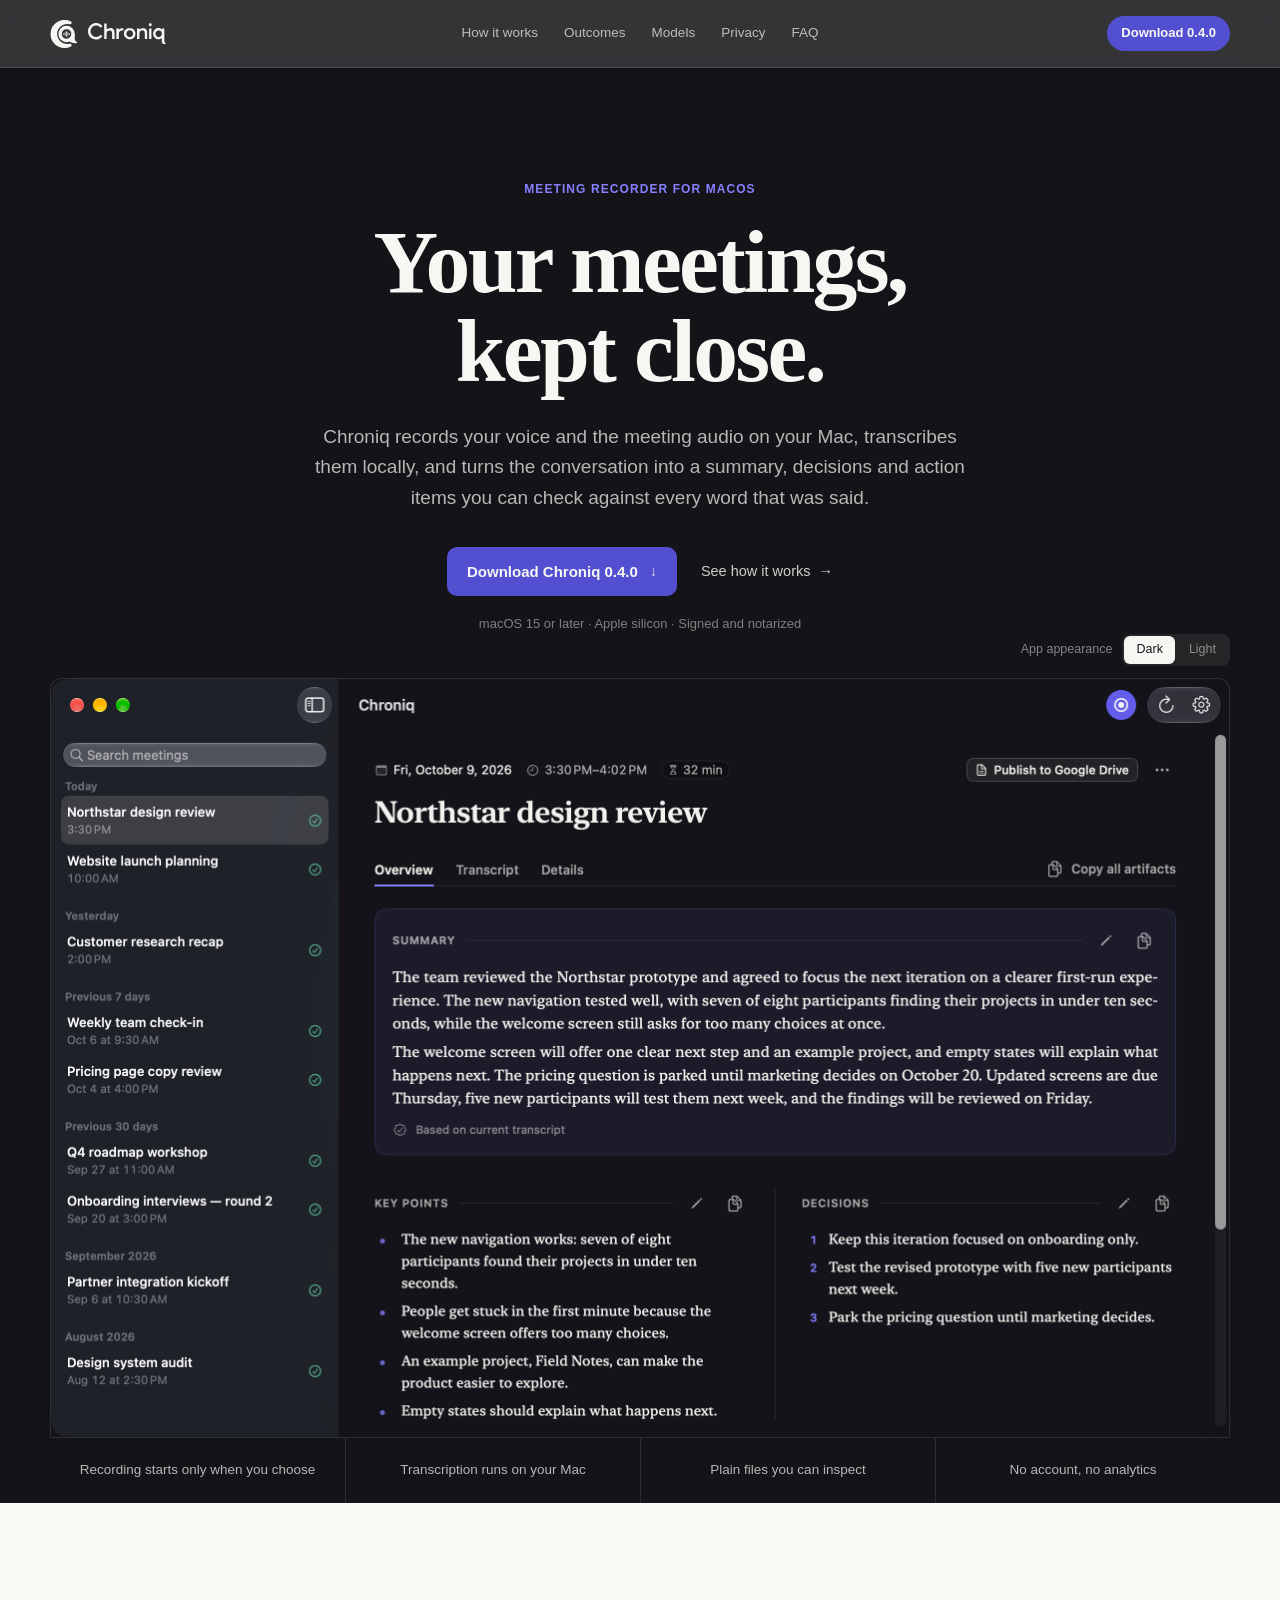
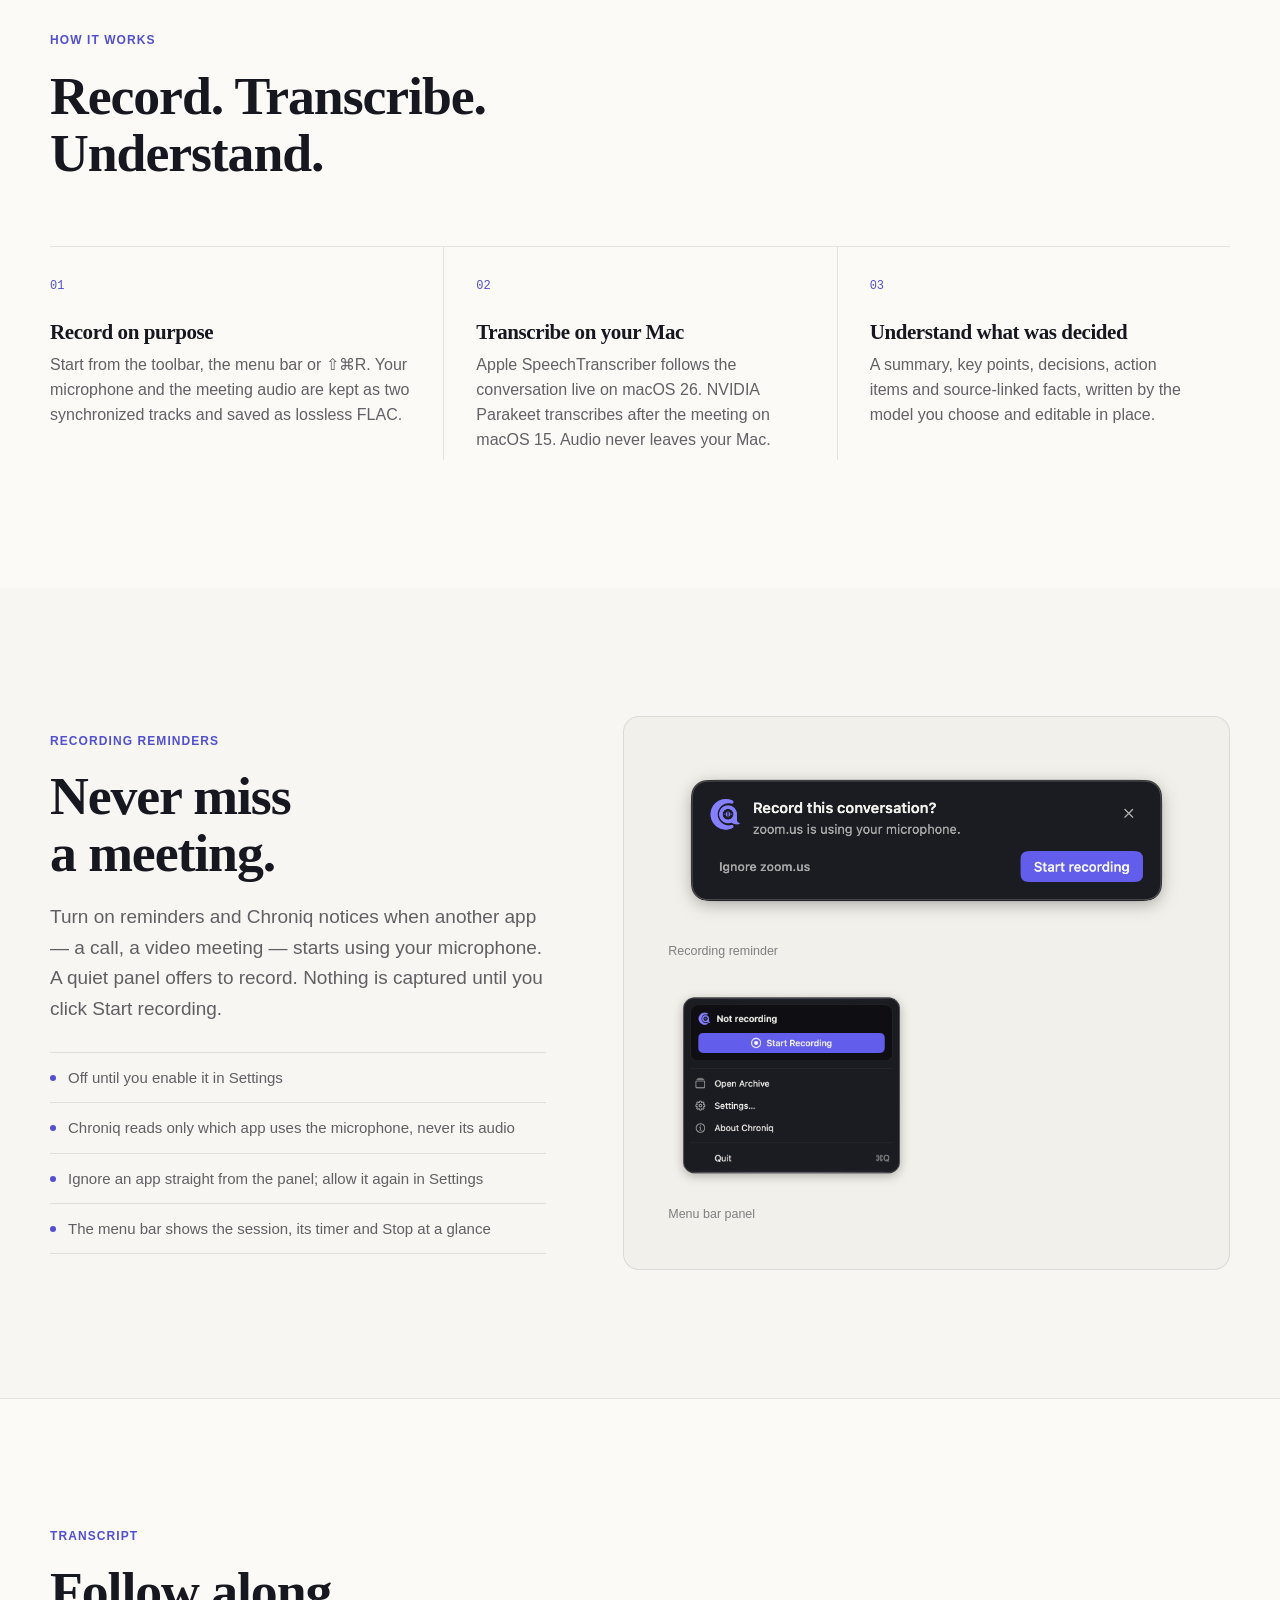
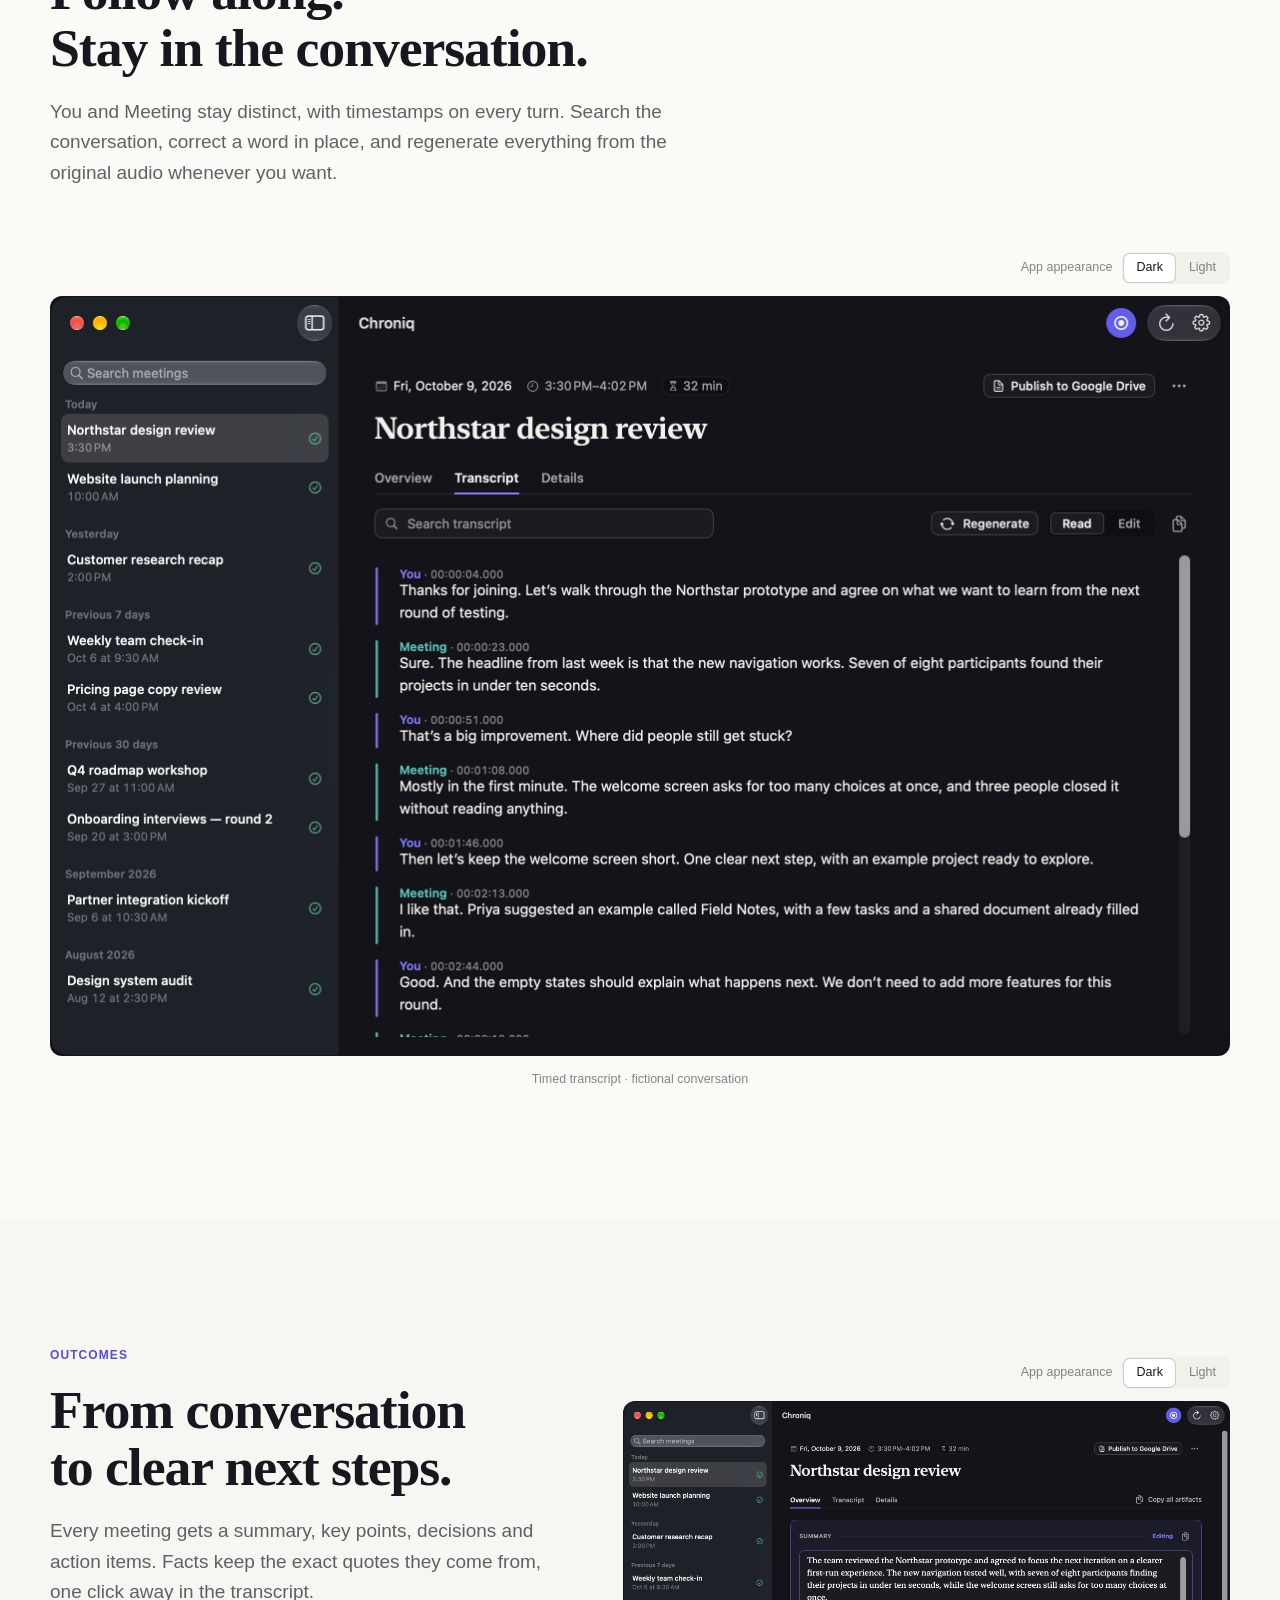
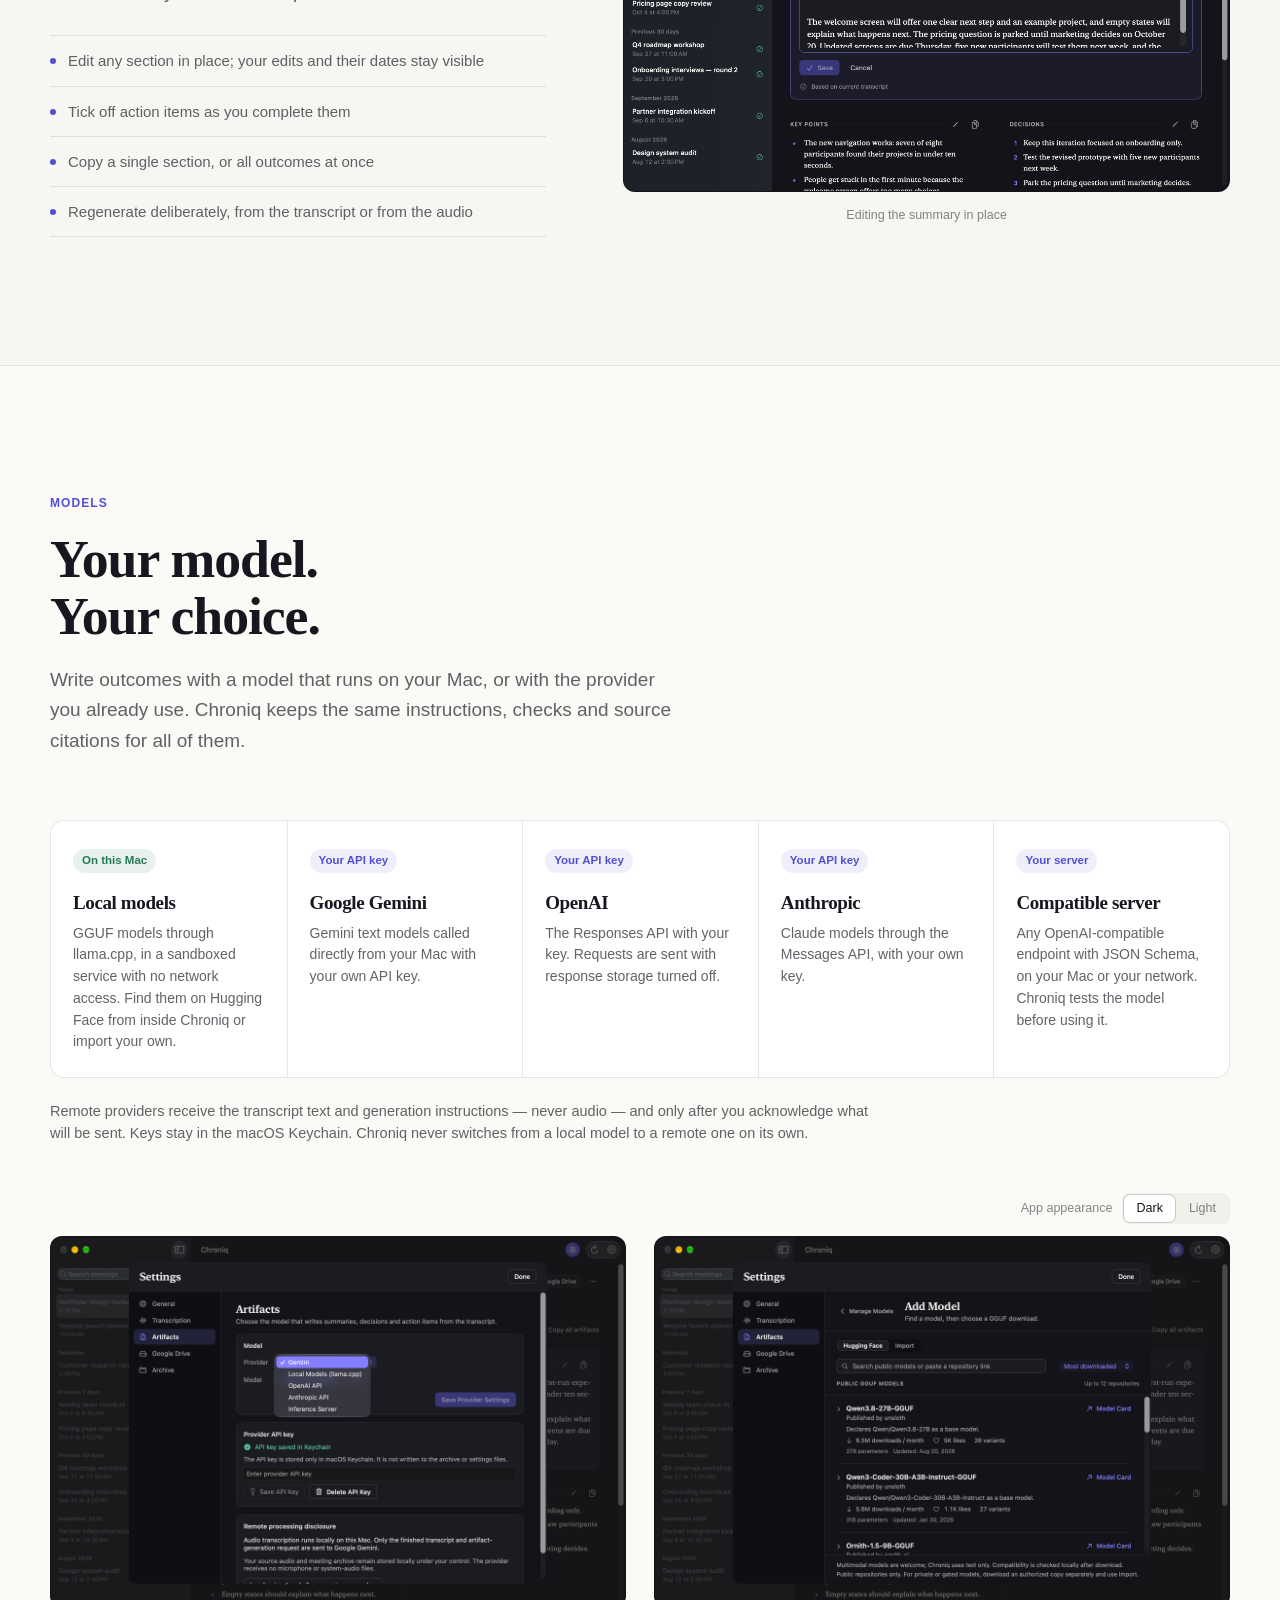
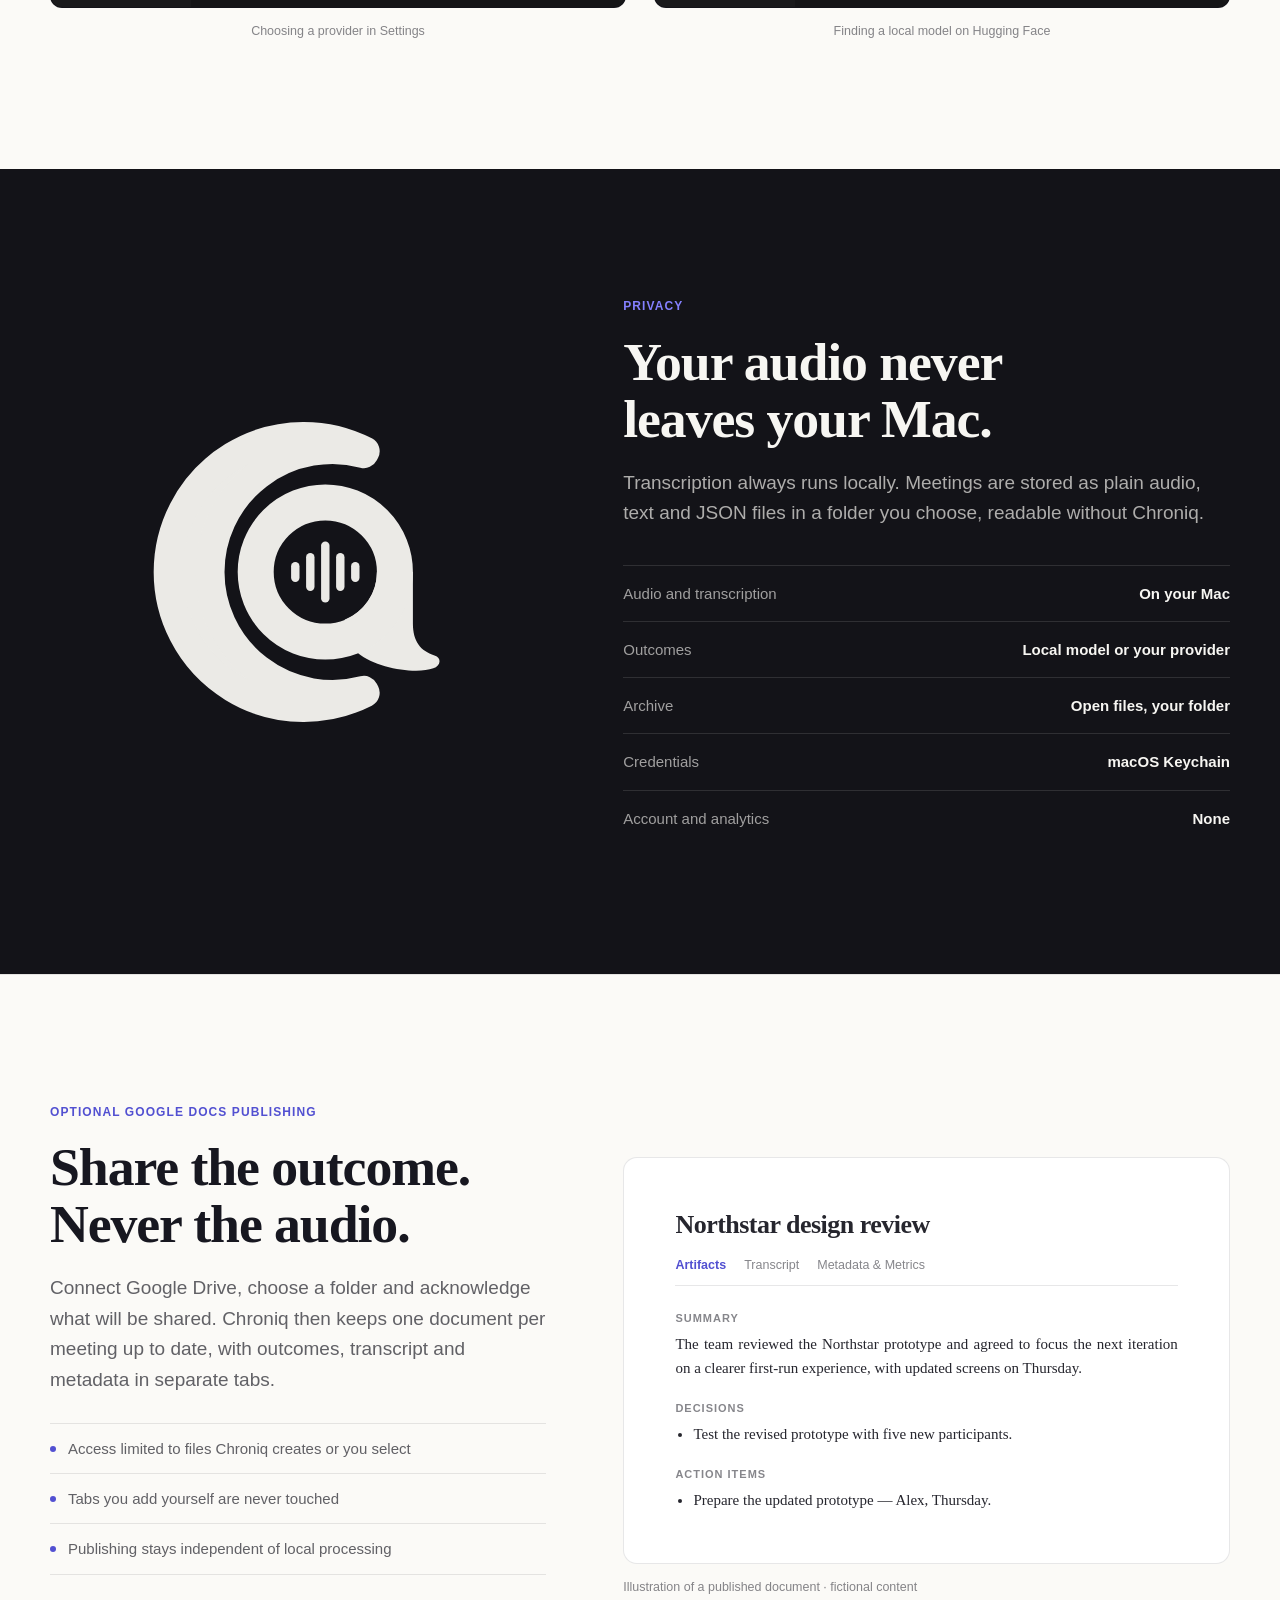
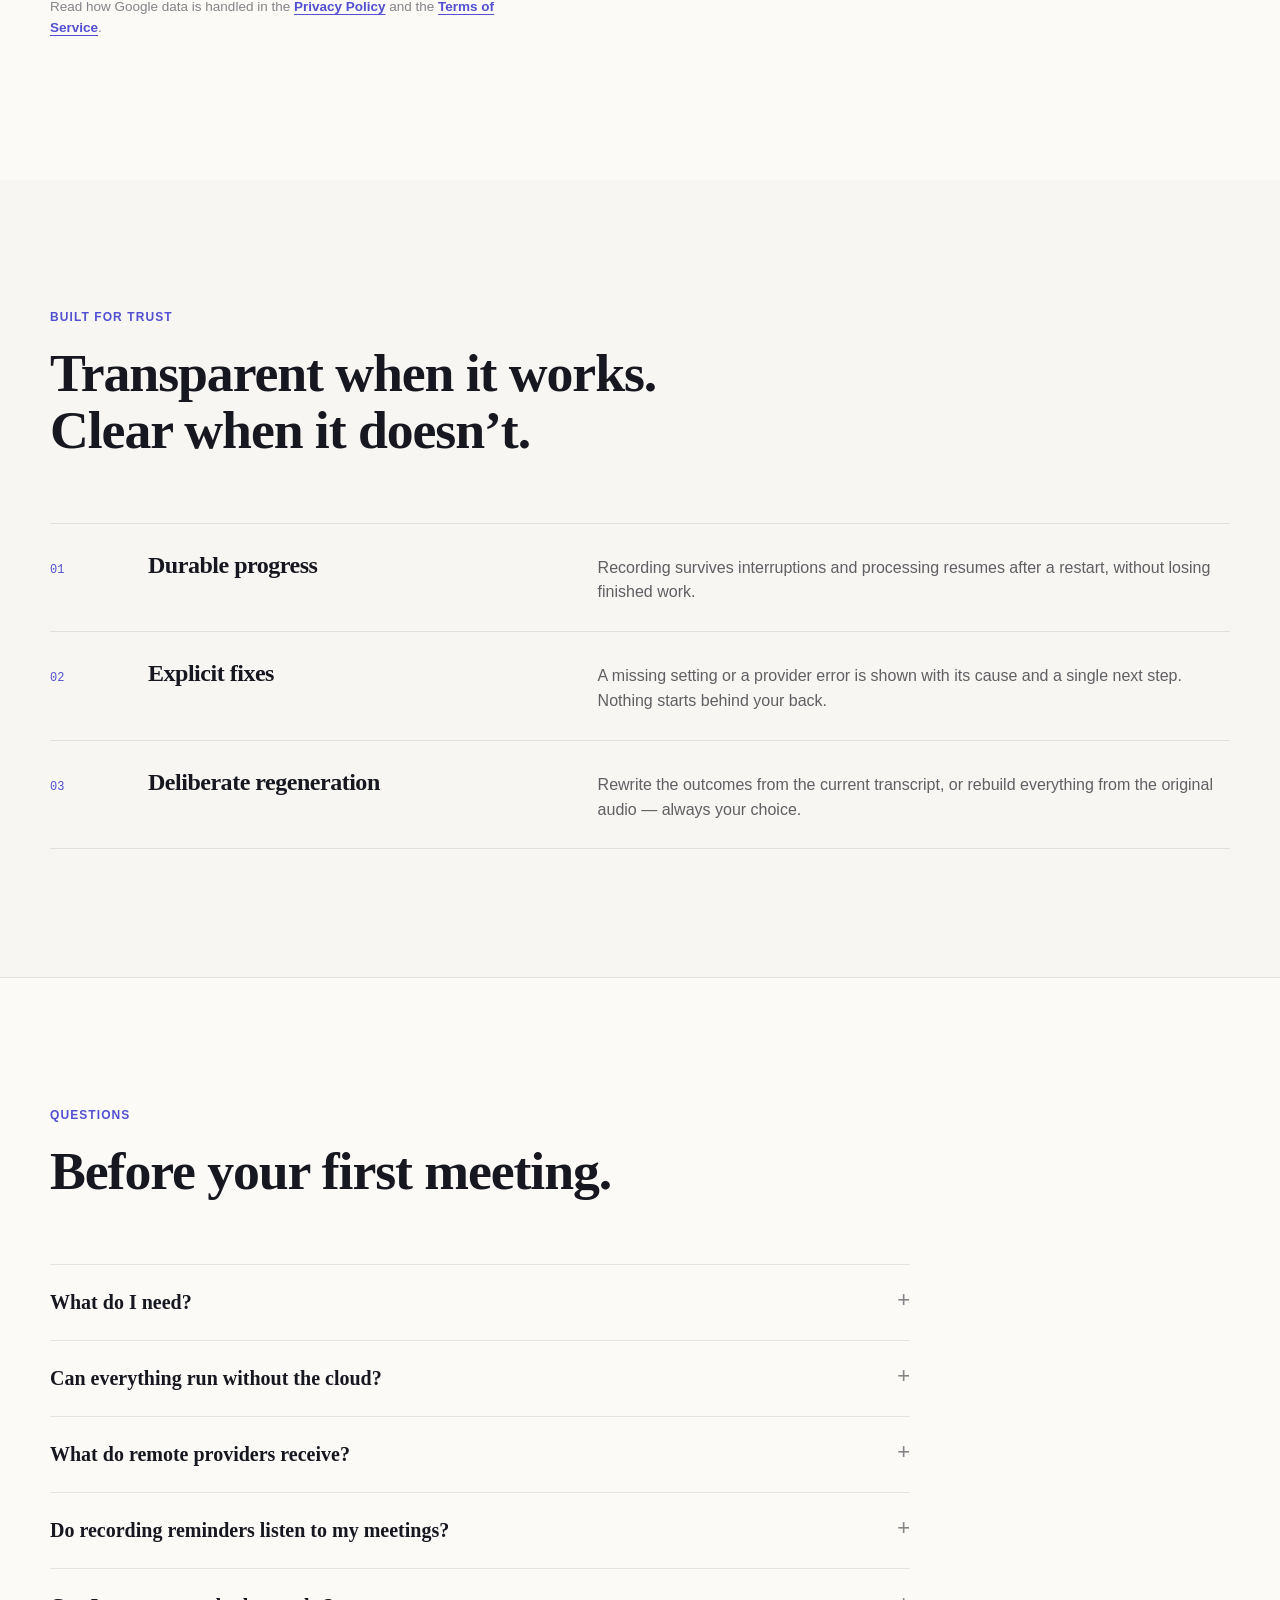
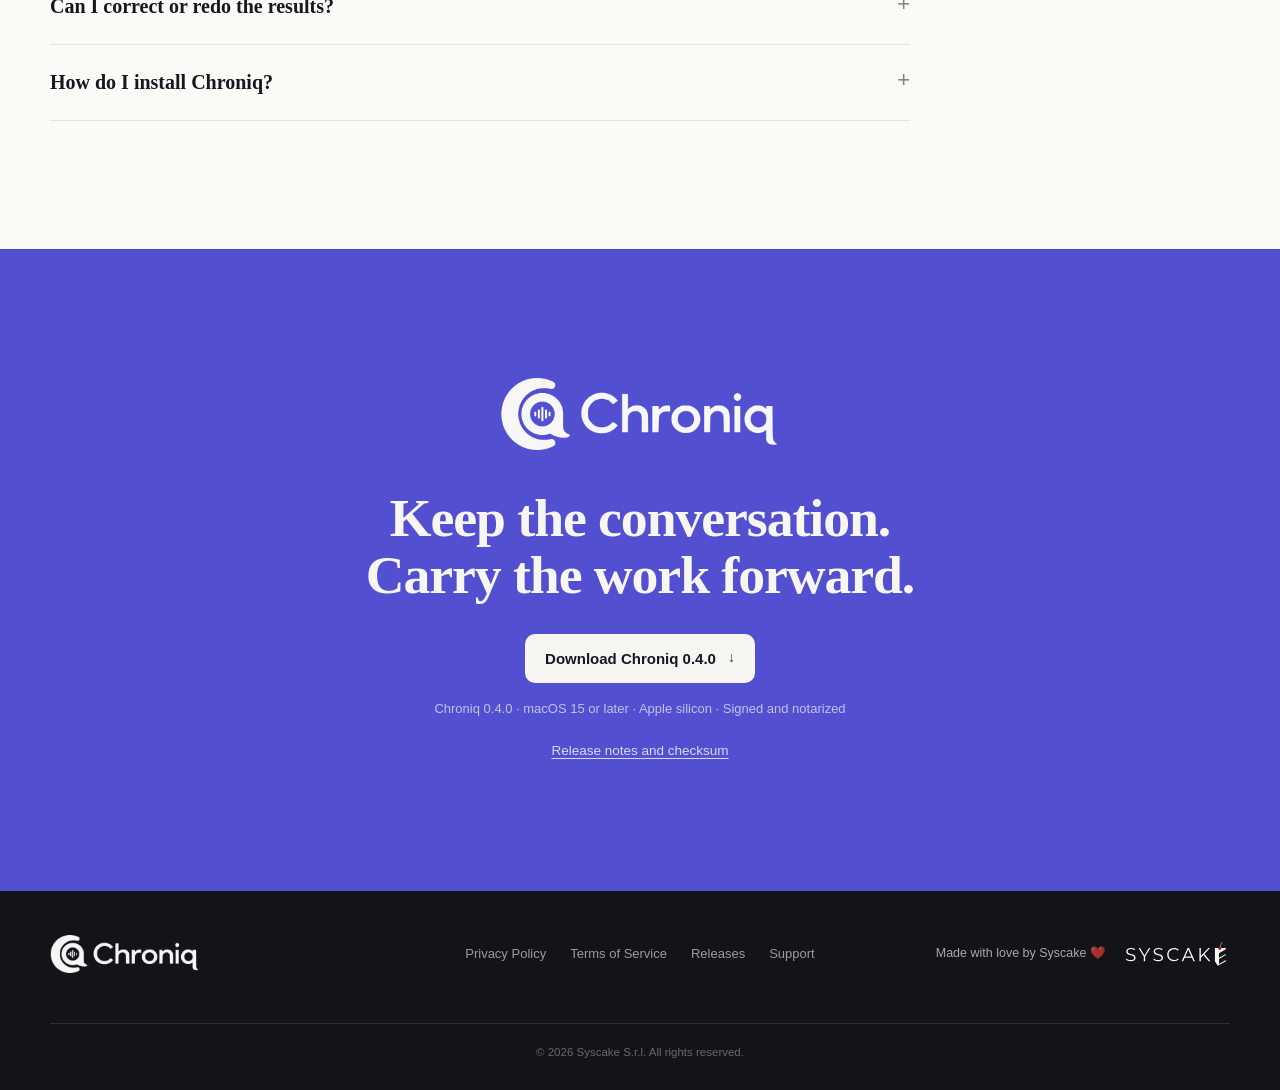
==== commit 7d7bb12f: "deploy: Chroniq product website" ====
--- a/index.html
+++ b/index.html
@@ -3,17 +3,17 @@
   <head>
     <meta charset="utf-8" />
     <meta name="viewport" content="width=device-width, initial-scale=1" />
-    <meta name="theme-color" content="#5250d1" />
+    <meta name="theme-color" content="#131318" />
     <meta
       name="description"
-      content="Chroniq records meetings on your Mac with live local transcription, editable outcomes, Gemini or local GGUF models, and optional Google Docs publishing."
+      content="Chroniq records your meetings on your Mac, transcribes them locally and turns them into summaries, decisions and action items with a local model, Gemini, OpenAI, Anthropic or your own server."
     />
     <meta property="og:type" content="website" />
     <meta property="og:site_name" content="Chroniq" />
-    <meta property="og:title" content="Chroniq — Meetings, kept close" />
+    <meta property="og:title" content="Chroniq — Your meetings, kept close" />
     <meta
       property="og:description"
-      content="Record deliberately. Transcribe locally. Turn conversations into durable outcomes."
+      content="Record on purpose. Transcribe on your Mac. Keep summaries, decisions and next steps you can check against the conversation."
     />
     <meta
       property="og:image"
@@ -22,309 +22,366 @@
     <meta property="og:url" content="https://chroniq.syscake.it/" />
     <meta name="twitter:card" content="summary_large_image" />
     <link rel="canonical" href="https://chroniq.syscake.it/" />
-    <link rel="icon" href="assets/ChroniqAppIcon.svg" type="image/svg+xml" />
+    <link rel="icon" href="assets/favicon-v2.ico" sizes="16x16 32x32 48x48" />
+    <link rel="icon" href="assets/favicon-v2-32.png" type="image/png" sizes="32x32" />
+    <link rel="icon" href="assets/favicon-v2.svg" type="image/svg+xml" sizes="any" />
     <link rel="apple-touch-icon" href="assets/ChroniqAppIcon-1024.png" />
     <link rel="manifest" href="manifest.webmanifest" />
     <link rel="stylesheet" href="styles.css" />
-    <title>Chroniq — Meetings, kept close</title>
+    <title>Chroniq — Your meetings, kept close</title>
   </head>
   <body>
     <a class="skip-link" href="#main">Skip to content</a>
 
-    <header class="site-header" data-header>
+    <header class="site-header">
       <a class="brand" href="#top" aria-label="Chroniq home">
-        <img src="assets/ChroniqMarkReversed.svg" alt="" width="34" height="34" />
-        <img class="brand-wordmark" src="assets/ChroniqWordmark.svg" alt="Chroniq" width="86" height="23" />
+        <img src="assets/ChroniqMarkReversed.svg" alt="" width="28" height="28" />
+        <img class="brand-wordmark" src="assets/ChroniqWordmark.svg" alt="Chroniq" width="78" height="21" />
       </a>
       <nav aria-label="Primary navigation">
+        <a href="#how">How it works</a>
+        <a href="#outcomes">Outcomes</a>
+        <a href="#providers">Models</a>
         <a href="#privacy">Privacy</a>
-        <a href="#outcomes">Outcomes</a>
-        <a href="#publishing">Drive</a>
+        <a href="#questions">FAQ</a>
       </nav>
-      <a
-        class="header-download js-release-link"
-        href="https://github.com/SysCake/chroniq-site/releases/download/v0.4.0/Chroniq-0.4.0-macOS-arm64.dmg"
-        data-release-link
-      >
+      <a class="header-download" href="https://github.com/SysCake/chroniq-site/releases/download/v0.4.0/Chroniq-0.4.0-macOS-arm64.dmg" data-release-link>
         <span data-release-label="compact">Download 0.4.0</span>
-        <span aria-hidden="true">↓</span>
       </a>
     </header>
 
     <main id="main">
-      <section class="hero" id="top" aria-labelledby="hero-title">
-        <div class="hero-grid" aria-hidden="true"></div>
-        <div class="hero-copy" data-hero-copy>
-          <img
-            class="hero-logo"
-            src="assets/ChroniqLockup-2x.png"
-            alt="Chroniq"
-            width="410"
-            height="110"
-          />
-          <h1 id="hero-title">Your meetings, kept close.<br />Your next steps, made clear.</h1>
-          <p>
-            Record microphone and system audio on your Mac, transcribe locally,
-            follow the conversation live, and create editable outcomes with Gemini or a local GGUF model.
+      <section class="hero on-night" id="top" aria-labelledby="hero-title">
+        <div class="hero-copy">
+          <p class="eyebrow">Meeting recorder for macOS</p>
+          <h1 id="hero-title">Your meetings,<br />kept close.</h1>
+          <p class="lead">
+            Chroniq records your voice and the meeting audio on your Mac, transcribes them
+            locally, and turns the conversation into a summary, decisions and action items
+            you can check against every word that was said.
           </p>
           <div class="hero-actions">
-            <a
-              class="button button-primary js-release-link"
-              href="https://github.com/SysCake/chroniq-site/releases/download/v0.4.0/Chroniq-0.4.0-macOS-arm64.dmg"
-              data-release-link
-            >
+            <a class="button button-primary" href="https://github.com/SysCake/chroniq-site/releases/download/v0.4.0/Chroniq-0.4.0-macOS-arm64.dmg" data-release-link>
               <span data-release-label>Download Chroniq 0.4.0</span>
-              <span class="button-arrow" aria-hidden="true">↘</span>
+              <span class="button-arrow" aria-hidden="true">↓</span>
             </a>
-            <a class="text-link" href="#recording">See how it works <span aria-hidden="true">↓</span></a>
-          </div>
-          <p class="requirements">
-            macOS 15+ · Apple silicon · Live transcription on macOS 26+
+            <a class="text-link" href="#how">See how it works <span aria-hidden="true">→</span></a>
+          </div>
+          <p class="requirements">macOS 15 or later · Apple silicon · Signed and notarized</p>
+        </div>
+
+        <figure class="shot hero-stage">
+          <div class="appearance-toggle" role="group" aria-label="App appearance in screenshots">
+            <span>App appearance</span>
+            <div class="segmented">
+              <button type="button" data-preview-appearance="dark" aria-pressed="true">Dark</button>
+              <button type="button" data-preview-appearance="light" aria-pressed="false">Light</button>
+            </div>
+          </div>
+          <a class="shot-frame" href="assets/workspace-dark.png" aria-label="View the full-size Chroniq workspace screenshot">
+            <img data-screenshot="workspace" src="assets/workspace-dark.png" width="2360" height="1520" fetchpriority="high"
+              alt="The Chroniq workspace: a meeting archive grouped by day and an example design review with its summary, key points, decisions and action items." />
+          </a>
+          <figcaption>The Chroniq workspace · example meeting with fictional content</figcaption>
+        </figure>
+
+        <div class="principles" aria-label="Principles">
+          <p>Recording starts only when you choose</p>
+          <p>Transcription runs on your Mac</p>
+          <p>Plain files you can inspect</p>
+          <p>No account, no analytics</p>
+        </div>
+      </section>
+
+      <section class="section" id="how" aria-labelledby="how-title">
+        <div class="section-heading reveal">
+          <p class="eyebrow">How it works</p>
+          <h2 id="how-title">Record. Transcribe.<br />Understand.</h2>
+        </div>
+        <div class="steps">
+          <article class="reveal">
+            <span class="step-index">01</span>
+            <h3>Record on purpose</h3>
+            <p>Start from the toolbar, the menu bar or ⇧⌘R. Your microphone and the meeting audio are kept as two synchronized tracks and saved as lossless FLAC.</p>
+          </article>
+          <article class="reveal">
+            <span class="step-index">02</span>
+            <h3>Transcribe on your Mac</h3>
+            <p>Apple SpeechTranscriber follows the conversation live on macOS 26. NVIDIA Parakeet transcribes after the meeting on macOS 15. Audio never leaves your Mac.</p>
+          </article>
+          <article class="reveal">
+            <span class="step-index">03</span>
+            <h3>Understand what was decided</h3>
+            <p>A summary, key points, decisions, action items and source-linked facts, written by the model you choose and editable in place.</p>
+          </article>
+        </div>
+      </section>
+
+      <section class="section tinted" id="recording" aria-labelledby="recording-title">
+        <div class="split">
+          <div class="reveal">
+            <p class="eyebrow">Recording reminders</p>
+            <h2 id="recording-title">Never miss<br />a meeting.</h2>
+            <p class="lead">
+              Turn on reminders and Chroniq notices when another app — a call, a video
+              meeting — starts using your microphone. A quiet panel offers to record.
+              Nothing is captured until you click Start recording.
+            </p>
+            <ul class="checks">
+              <li>Off until you enable it in Settings</li>
+              <li>Chroniq reads only which app uses the microphone, never its audio</li>
+              <li>Ignore an app straight from the panel; allow it again in Settings</li>
+              <li>The menu bar shows the session, its timer and Stop at a glance</li>
+            </ul>
+          </div>
+          <div class="panel-stage reveal">
+            <figure class="shot">
+              <a class="shot-frame" href="assets/reminder-dark.png" aria-label="View the full-size recording reminder screenshot">
+                <img data-screenshot="reminder" src="assets/reminder-dark.png" width="1012" height="326" loading="lazy"
+                  alt="The recording reminder panel offering to start a recording, with an option to ignore the app using the microphone." />
+              </a>
+              <figcaption>Recording reminder</figcaption>
+            </figure>
+            <figure class="shot">
+              <a class="shot-frame" href="assets/menubar-dark.png" aria-label="View the full-size menu bar panel screenshot">
+                <img data-screenshot="menubar" src="assets/menubar-dark.png" width="732" height="612" loading="lazy"
+                  alt="The Chroniq menu bar panel with a Start Recording button, Open Archive, Settings and About." />
+              </a>
+              <figcaption>Menu bar panel</figcaption>
+            </figure>
+          </div>
+        </div>
+      </section>
+
+      <section class="section" id="transcription" aria-labelledby="transcription-title">
+        <div class="section-heading reveal">
+          <p class="eyebrow">Transcript</p>
+          <h2 id="transcription-title">Follow along.<br />Stay in the conversation.</h2>
+          <p class="lead">
+            You and Meeting stay distinct, with timestamps on every turn. Search the
+            conversation, correct a word in place, and regenerate everything from the
+            original audio whenever you want.
           </p>
         </div>
-
-        <figure class="product-stage" data-product-stage>
-          <div class="preview-controls" role="group" aria-label="Workspace screenshot appearance">
+        <figure class="shot reveal">
+          <div class="appearance-toggle" role="group" aria-label="App appearance in screenshots">
             <span>App appearance</span>
+            <div class="segmented">
+              <button type="button" data-preview-appearance="dark" aria-pressed="true">Dark</button>
+              <button type="button" data-preview-appearance="light" aria-pressed="false">Light</button>
+            </div>
+          </div>
+          <a class="shot-frame" href="assets/transcript-dark.png" aria-label="View the full-size transcript screenshot">
+            <img data-screenshot="transcript" src="assets/transcript-dark.png" width="2360" height="1520" loading="lazy"
+              alt="The Chroniq transcript with timed turns for You and Meeting, search, regeneration and Read and Edit modes." />
+          </a>
+          <figcaption>Timed transcript · fictional conversation</figcaption>
+        </figure>
+      </section>
+
+      <section class="section tinted" id="outcomes" aria-labelledby="outcomes-title">
+        <div class="split">
+          <div class="reveal">
+            <p class="eyebrow">Outcomes</p>
+            <h2 id="outcomes-title">From conversation<br />to clear next steps.</h2>
+            <p class="lead">
+              Every meeting gets a summary, key points, decisions and action items.
+              Facts keep the exact quotes they come from, one click away in the transcript.
+            </p>
+            <ul class="checks">
+              <li>Edit any section in place; your edits and their dates stay visible</li>
+              <li>Tick off action items as you complete them</li>
+              <li>Copy a single section, or all outcomes at once</li>
+              <li>Regenerate deliberately, from the transcript or from the audio</li>
+            </ul>
+          </div>
+          <figure class="shot reveal">
+            <div class="appearance-toggle" role="group" aria-label="App appearance in screenshots">
+              <span>App appearance</span>
+              <div class="segmented">
+                <button type="button" data-preview-appearance="dark" aria-pressed="true">Dark</button>
+                <button type="button" data-preview-appearance="light" aria-pressed="false">Light</button>
+              </div>
+            </div>
+            <a class="shot-frame" href="assets/editing-dark.png" aria-label="View the full-size outcome editing screenshot">
+              <img data-screenshot="editing" src="assets/editing-dark.png" width="2360" height="1520" loading="lazy"
+                alt="Editing a meeting summary in place in Chroniq, with key points and decisions below." />
+            </a>
+            <figcaption>Editing the summary in place</figcaption>
+          </figure>
+        </div>
+      </section>
+
+      <section class="section" id="providers" aria-labelledby="providers-title">
+        <div class="section-heading reveal">
+          <p class="eyebrow">Models</p>
+          <h2 id="providers-title">Your model.<br />Your choice.</h2>
+          <p class="lead">
+            Write outcomes with a model that runs on your Mac, or with the provider you
+            already use. Chroniq keeps the same instructions, checks and source citations
+            for all of them.
+          </p>
+        </div>
+        <div class="providers reveal">
+          <article>
+            <span class="provider-tag local">On this Mac</span>
+            <h3>Local models</h3>
+            <p>GGUF models through llama.cpp, in a sandboxed service with no network access. Find them on Hugging Face from inside Chroniq or import your own.</p>
+          </article>
+          <article>
+            <span class="provider-tag">Your API key</span>
+            <h3>Google Gemini</h3>
+            <p>Gemini text models called directly from your Mac with your own API key.</p>
+          </article>
+          <article>
+            <span class="provider-tag">Your API key</span>
+            <h3>OpenAI</h3>
+            <p>The Responses API with your key. Requests are sent with response storage turned off.</p>
+          </article>
+          <article>
+            <span class="provider-tag">Your API key</span>
+            <h3>Anthropic</h3>
+            <p>Claude models through the Messages API, with your own key.</p>
+          </article>
+          <article>
+            <span class="provider-tag">Your server</span>
+            <h3>Compatible server</h3>
+            <p>Any OpenAI-compatible endpoint with JSON Schema, on your Mac or your network. Chroniq tests the model before using it.</p>
+          </article>
+        </div>
+        <p class="provider-note reveal">
+          Remote providers receive the transcript text and generation instructions — never
+          audio — and only after you acknowledge what will be sent. Keys stay in the macOS
+          Keychain. Chroniq never switches from a local model to a remote one on its own.
+        </p>
+        <div class="appearance-toggle reveal" role="group" aria-label="App appearance in screenshots">
+          <span>App appearance</span>
+          <div class="segmented">
+            <button type="button" data-preview-appearance="dark" aria-pressed="true">Dark</button>
             <button type="button" data-preview-appearance="light" aria-pressed="false">Light</button>
-            <button type="button" data-preview-appearance="dark" aria-pressed="true">Dark</button>
-          </div>
-          <a href="assets/workspace-dark.png" aria-label="View full-size Chroniq workspace screenshot">
-            <img data-screenshot="workspace" class="product-screenshot" src="assets/workspace-dark.png" alt="The real Chroniq review workspace showing a synthetic Northstar design review, with summary, key points, decisions, and action items." width="2880" height="2304" fetchpriority="high" />
+          </div>
+        </div>
+        <div class="duo">
+          <figure class="shot reveal">
+            <a class="shot-frame" href="assets/settings-dark.png" aria-label="View the full-size model settings screenshot">
+              <img data-screenshot="settings" src="assets/settings-dark.png" width="2360" height="1520" loading="lazy"
+                alt="Chroniq Settings, Artifacts pane: choosing the provider and model, with the API key and disclosure groups." />
+            </a>
+            <figcaption>Choosing a provider in Settings</figcaption>
+          </figure>
+          <figure class="shot reveal">
+            <a class="shot-frame" href="assets/models-dark.png" aria-label="View the full-size local model screenshot">
+              <img data-screenshot="models" src="assets/models-dark.png" width="2360" height="1520" loading="lazy"
+                alt="Adding a local model in Chroniq: Hugging Face search results with downloads, variants and model cards." />
+            </a>
+            <figcaption>Finding a local model on Hugging Face</figcaption>
+          </figure>
+        </div>
+      </section>
+
+      <section class="section on-night" id="privacy" aria-labelledby="privacy-title">
+        <div class="split">
+          <div class="privacy-mark reveal" aria-hidden="true">
+            <img src="assets/ChroniqMarkReversed.svg" alt="" width="300" height="300" />
+          </div>
+          <div class="reveal">
+            <p class="eyebrow">Privacy</p>
+            <h2 id="privacy-title">Your audio never<br />leaves your Mac.</h2>
+            <p class="lead">
+              Transcription always runs locally. Meetings are stored as plain audio, text
+              and JSON files in a folder you choose, readable without Chroniq.
+            </p>
+            <dl class="facts-list">
+              <div><dt>Audio and transcription</dt><dd>On your Mac</dd></div>
+              <div><dt>Outcomes</dt><dd>Local model or your provider</dd></div>
+              <div><dt>Archive</dt><dd>Open files, your folder</dd></div>
+              <div><dt>Credentials</dt><dd>macOS Keychain</dd></div>
+              <div><dt>Account and analytics</dt><dd>None</dd></div>
+            </dl>
+          </div>
+        </div>
+      </section>
+
+      <section class="section" id="publishing" aria-labelledby="publishing-title">
+        <div class="split">
+          <div class="reveal">
+            <p class="eyebrow">Optional Google Docs publishing</p>
+            <h2 id="publishing-title">Share the outcome.<br />Never the audio.</h2>
+            <p class="lead">
+              Connect Google Drive, choose a folder and acknowledge what will be shared.
+              Chroniq then keeps one document per meeting up to date, with outcomes,
+              transcript and metadata in separate tabs.
+            </p>
+            <ul class="checks">
+              <li>Access limited to files Chroniq creates or you select</li>
+              <li>Tabs you add yourself are never touched</li>
+              <li>Publishing stays independent of local processing</li>
+            </ul>
+            <p class="legal-note">
+              Read how Google data is handled in the <a href="privacy.html">Privacy Policy</a>
+              and the <a href="terms.html">Terms of Service</a>.
+            </p>
+          </div>
+          <figure class="document-visual reveal" aria-label="Illustration of the document Chroniq publishes">
+            <div class="document-page">
+              <h3>Northstar design review</h3>
+              <div class="document-tabs" aria-hidden="true"><span>Artifacts</span><span>Transcript</span><span>Metadata &amp; Metrics</span></div>
+              <h4>Summary</h4>
+              <p>The team reviewed the Northstar prototype and agreed to focus the next iteration on a clearer first-run experience, with updated screens on Thursday.</p>
+              <h4>Decisions</h4>
+              <ul><li>Test the revised prototype with five new participants.</li></ul>
+              <h4>Action items</h4>
+              <ul><li>Prepare the updated prototype — Alex, Thursday.</li></ul>
+            </div>
+            <figcaption>Illustration of a published document · fictional content</figcaption>
+          </figure>
+        </div>
+      </section>
+
+      <section class="section tinted" id="reliability" aria-labelledby="reliability-title">
+        <div class="section-heading reveal">
+          <p class="eyebrow">Built for trust</p>
+          <h2 id="reliability-title">Transparent when it works.<br />Clear when it doesn’t.</h2>
+        </div>
+        <div class="rows">
+          <article class="reveal"><span>01</span><h3>Durable progress</h3><p>Recording survives interruptions and processing resumes after a restart, without losing finished work.</p></article>
+          <article class="reveal"><span>02</span><h3>Explicit fixes</h3><p>A missing setting or a provider error is shown with its cause and a single next step. Nothing starts behind your back.</p></article>
+          <article class="reveal"><span>03</span><h3>Deliberate regeneration</h3><p>Rewrite the outcomes from the current transcript, or rebuild everything from the original audio — always your choice.</p></article>
+        </div>
+      </section>
+
+      <section class="section" id="questions" aria-labelledby="questions-title">
+        <div class="section-heading reveal">
+          <p class="eyebrow">Questions</p>
+          <h2 id="questions-title">Before your first meeting.</h2>
+        </div>
+        <div class="faq">
+          <details><summary>What do I need?</summary><p>A Mac with Apple silicon and macOS 15 or later. Live transcription with Apple SpeechTranscriber needs macOS 26 and the language assets you enable in Settings; NVIDIA Parakeet transcribes after recording on macOS 15 with a one-time model download.</p></details>
+          <details><summary>Can everything run without the cloud?</summary><p>Yes. Transcription is always local, and with a local GGUF model the outcomes are written on your Mac too, offline once the model is installed. Model downloads contact Hugging Face; Apple’s speech assets are managed by macOS.</p></details>
+          <details><summary>What do remote providers receive?</summary><p>Only the transcript text and the generation instructions, sent directly from your Mac with your own key after you acknowledge the disclosure. Never audio. Responses are checked before anything is saved.</p></details>
+          <details><summary>Do recording reminders listen to my meetings?</summary><p>No. When enabled, Chroniq checks once a second which apps are using a microphone input. It never opens an audio device or reads audio, and it records only after you click Start recording.</p></details>
+          <details><summary>Can I correct or redo the results?</summary><p>Edit the transcript and every outcome directly. Regenerate the outcomes from the current transcript, or everything from the two saved audio tracks. Regeneration replaces earlier edits only within the scope you confirm.</p></details>
+          <details><summary>How do I install Chroniq?</summary><p>Open the DMG, drag Chroniq onto Applications and open it from there. The app and the disk image are signed and notarized by Apple.</p></details>
+        </div>
+      </section>
+
+      <section class="section download" id="download" aria-labelledby="download-title">
+        <div class="reveal">
+          <img class="lockup" src="assets/ChroniqLockup-2x.png" alt="Chroniq" width="280" height="72" />
+          <h2 id="download-title">Keep the conversation.<br />Carry the work forward.</h2>
+          <a class="button button-light" href="https://github.com/SysCake/chroniq-site/releases/download/v0.4.0/Chroniq-0.4.0-macOS-arm64.dmg" data-release-link>
+            <span data-release-label>Download Chroniq 0.4.0</span>
+            <span class="button-arrow" aria-hidden="true">↓</span>
           </a>
-          <figcaption>Chroniq for macOS · Example meeting with fictional content</figcaption>
-        </figure>
-      </section>
-
-      <section class="principle-band" aria-label="Chroniq principles">
-        <p>Explicit recording</p><span></span><p>Local transcription</p><span></span><p>Inspectable archive</p>
-      </section>
-
-      <section class="story-section recording-section" id="recording">
-        <div class="section-index" aria-hidden="true">01</div>
-        <div class="story-copy reveal">
-          <p class="eyebrow">Record with intent</p>
-          <h2>One click.<br />Two authoritative tracks.</h2>
-          <p>
-            Chroniq begins only when you tell it to. Microphone and system audio
-            remain separate, synchronized, and durably stored in an archive you can inspect.
-          </p>
-        </div>
-        <div class="track-visual reveal" aria-label="Separate synchronized microphone and system audio tracks">
-          <div class="track-ruler"><span>00:00</span><span>21:08</span><span>42:17</span></div>
-          <div class="wave-row"><strong>You</strong><div class="waveform wave-one"></div></div>
-          <div class="wave-row"><strong>Meeting</strong><div class="waveform wave-two"></div></div>
-          <div class="track-cursor"><span></span><small>42:17</small></div>
-        </div>
-      </section>
-
-      <section class="privacy-section" id="privacy">
-        <div class="privacy-field">
-          <div class="orbit orbit-one" aria-hidden="true"></div>
-          <div class="orbit orbit-two" aria-hidden="true"></div>
-          <img src="assets/ChroniqMarkReversed.svg" alt="" width="220" height="220" />
-        </div>
-        <div class="privacy-copy reveal">
-          <p class="eyebrow">Local by design</p>
-          <h2>Your audio<br />stays on your Mac.</h2>
-          <p>
-            Apple SpeechTranscriber follows the conversation live on macOS 26+.
-            NVIDIA Parakeet transcribes after recording on macOS 15+.
-            Choose a local GGUF model for offline outcomes, or Gemini to process
-            the editable transcript directly with your own API key.
-            Audio stays on your Mac. Local processing never falls back to the cloud.
-          </p>
-          <dl>
-            <div><dt>Audio transcription</dt><dd>On-device</dd></div>
-            <div><dt>Artifact generation</dt><dd>Local llama.cpp or Gemini</dd></div>
-            <div><dt>Source tracks</dt><dd>Local archive</dd></div>
-            <div><dt>Chroniq account</dt><dd>Not required</dd></div>
-          </dl>
-        </div>
-      </section>
-
-      <section class="outcomes-section" id="live">
-        <header class="section-heading reveal">
-          <p class="eyebrow">The conversation, as it happens</p>
-          <h2>Follow along.<br />Stay in the meeting.</h2>
-          <p>Apple SpeechTranscriber brings local live transcription to macOS 26+. Configure language assets once; Chroniq detects the meeting’s initial language, catches up and follows the conversation. You and Meeting stay distinct, with timestamps, live search and scroll you control.</p>
-          <p>Prefer to process afterwards? NVIDIA Parakeet remains available on macOS 15+. Both modes keep the original audio, so you can regenerate the transcript later.</p>
-        </header>
-        <figure class="workspace-detail reveal">
-          <div class="preview-controls" role="group" aria-label="Chroniq live transcript screenshot appearance">
-            <span>App appearance</span>
-            <button type="button" data-preview-appearance="light" aria-pressed="false">Light</button>
-            <button type="button" data-preview-appearance="dark" aria-pressed="true">Dark</button>
-          </div>
-          <a href="assets/live-dark.png" aria-label="View full-size Chroniq live transcript screenshot">
-            <img data-screenshot="live" src="assets/live-dark.png" alt="Chroniq live transcript. Native application components with entirely fictional data." width="2880" height="2304" loading="lazy" />
-          </a>
-          <figcaption>Live transcript · Simulated streaming state, fictional conversation</figcaption>
-        </figure>
-      </section>
-
-      <section class="story-section models-section" id="models">
-        <div class="section-index" aria-hidden="true">02</div>
-        <div class="story-copy reveal">
-          <p class="eyebrow">Choose how your artifacts are made</p>
-          <h2>Your provider.<br />Your model.</h2>
-          <p>Choose Gemini or run a compatible GGUF model locally with llama.cpp. Find and download models from public Hugging Face repositories inside Chroniq, or import your own GGUF files.</p>
-          <p>See download progress, pause and resume, and manage model storage in Settings. Downloads use the internet; installed local models generate artifacts offline. Google Drive publishing remains a separate choice.</p>
-          <p>The llama.cpp runtime runs in a sandboxed service. Model sources, file sizes and available license information are shown before download. Choose the size and context that suit your Mac.</p>
-          <p>Check the resource warning before choosing a model. Large models and long meetings can make a Mac with limited memory unresponsive. Settings show your hardware and estimated demand; you remain in control of model selection.</p>
-        </div>
-        <figure class="workspace-detail reveal">
-          <div class="preview-controls" role="group" aria-label="Model settings screenshot appearance">
-            <span>App appearance</span>
-            <button type="button" data-preview-appearance="light" aria-pressed="false">Light</button>
-            <button type="button" data-preview-appearance="dark" aria-pressed="true">Dark</button>
-          </div>
-          <a href="assets/models-dark.png" aria-label="View full-size Chroniq local model settings screenshot">
-            <img data-screenshot="models" src="assets/models-dark.png" alt="Chroniq GGUF model management with hardware information, Hugging Face downloads and local import. All installation state is fictional." width="1640" height="1480" loading="lazy" />
-          </a>
-          <figcaption>Native model management · Example installation state</figcaption>
-        </figure>
-      </section>
-
-      <section class="outcomes-section" id="outcomes">
-        <header class="section-heading reveal">
-          <p class="eyebrow">From conversation to clarity</p>
-          <h2>Every outcome stays<br />grounded in your transcript.</h2>
-          <p>Search and edit the timed transcript. Correct summaries, key points, decisions, actions and Facts directly, then copy one section or all outcomes together. Manual edits and their transcript provenance stay visible.</p>
-        </header>
-
-        <figure class="workspace-detail reveal">
-          <div class="preview-controls" role="group" aria-label="Transcript screenshot appearance">
-            <span>App appearance</span>
-            <button type="button" data-preview-appearance="light" aria-pressed="false">Light</button>
-            <button type="button" data-preview-appearance="dark" aria-pressed="true">Dark</button>
-          </div>
-          <a href="assets/transcript-dark.png" aria-label="View full-size Chroniq transcript screenshot">
-            <img data-screenshot="transcript" src="assets/transcript-dark.png" alt="Chroniq’s actual timed transcript with You and Meeting turns, search, copy, editing and regeneration from saved audio. Fictional meeting content." width="2880" height="2304" loading="lazy" />
-          </a>
-          <figcaption>Actual application interface. All meeting content shown is fictional.</figcaption>
-        </figure>
-
-        <figure class="workspace-detail reveal">
-          <div class="preview-controls" role="group" aria-label="Chroniq artifact editing screenshot appearance">
-            <span>App appearance</span>
-            <button type="button" data-preview-appearance="light" aria-pressed="false">Light</button>
-            <button type="button" data-preview-appearance="dark" aria-pressed="true">Dark</button>
-          </div>
-          <a href="assets/editing-dark.png" aria-label="View full-size Chroniq artifact editing screenshot">
-            <img data-screenshot="editing" src="assets/editing-dark.png" alt="Chroniq artifact editing. Native application components with entirely fictional data." width="2880" height="2304" loading="lazy" />
-          </a>
-          <figcaption>Edit outcomes in place · Saved content remains the source for copying and publishing</figcaption>
-        </figure>
-
-      </section>
-
-      <section class="publishing-section" id="publishing">
-        <div class="publishing-copy reveal">
-          <p class="eyebrow">Optional Google Drive publishing</p>
-          <h2>Publish the outcome.<br />Never the audio.</h2>
-          <p>
-            Connect Google, choose the folder, acknowledge what will be shared,
-            and enable automation explicitly. Chroniq updates only the document tabs it owns.
-          </p>
-          <p class="publishing-legal">
-            Learn how Google data is handled in our
-            <a href="privacy.html">Privacy Policy</a> and review the
-            <a href="terms.html">Terms of Service</a>.
-          </p>
-          <ul>
-            <li><span>✓</span> One document per meeting</li>
-            <li><span>✓</span> Summary, key points, decisions, actions, and source-linked Facts</li>
-            <li><span>✓</span> User-created tabs remain untouched</li>
-          </ul>
-        </div>
-
-        <figure class="document-visual reveal" aria-label="Illustration of the formatted document content published by Chroniq">
-          <figcaption>One Google Doc · Artifacts, Transcript, Metadata &amp; Metrics</figcaption>
-          <div class="document-page">
-            <h3>Northstar design review</h3>
-            <p class="document-subtitle">Artifacts</p>
-            <h4>Summary</h4>
-            <p>The team reviewed the Northstar prototype and agreed to focus the next iteration on a clearer first-run experience.</p>
-            <h4>Key Points</h4>
-            <ul><li>Navigation helped participants find their projects quickly.</li><li>First-run guidance should offer one clear next step.</li></ul>
-            <h4>Decisions</h4>
-            <ul><li>Test the revised prototype with five new participants.</li></ul>
-            <h4>Action Items</h4>
-            <ul><li>Prepare the updated prototype — Alex, Thursday.</li></ul>
-          </div>
-        </figure>
-      </section>
-
-      <section class="control-section">
-        <div class="section-heading reveal">
-          <p class="eyebrow">Built for correction</p>
-          <h2>Transparent when it works.<br />Actionable when it doesn’t.</h2>
-        </div>
-        <div class="control-list">
-          <article class="reveal"><span>01</span><h3>Durable progress</h3><p>Processing state and partial work survive application restarts.</p></article>
-          <article class="reveal"><span>02</span><h3>Explicit remediation</h3><p>Blocked prerequisites, retries, and failure scope stay visible.</p></article>
-          <article class="reveal"><span>03</span><h3>Deliberate regeneration</h3><p>Replace outputs or rebuild everything from authoritative audio—your choice.</p></article>
-        </div>
-      </section>
-
-      <section class="outcomes-section" id="settings">
-        <header class="section-heading reveal">
-          <p class="eyebrow">Native on your Mac</p>
-          <h2>One workspace.<br />Your preferences.</h2>
-          <p>A normal macOS window, available from the Dock and Command-Tab, with Settings attached to the workspace. The menu bar stays within reach when the window closes. Optionally launch at login; recording always starts with your explicit action.</p>
-        </header>
-        <figure class="workspace-detail reveal">
-          <div class="preview-controls" role="group" aria-label="Chroniq settings screenshot appearance">
-            <span>App appearance</span>
-            <button type="button" data-preview-appearance="light" aria-pressed="false">Light</button>
-            <button type="button" data-preview-appearance="dark" aria-pressed="true">Dark</button>
-          </div>
-          <a href="assets/settings-dark.png" aria-label="View full-size Chroniq settings screenshot">
-            <img data-screenshot="settings" src="assets/settings-dark.png" alt="Chroniq settings. Native application components with entirely fictional data." width="1520" height="1404" loading="lazy" />
-          </a>
-          <figcaption>Integrated settings · Local transcription and provider choices</figcaption>
-        </figure>
-      </section>
-
-      <section class="control-section" id="questions">
-        <div class="section-heading reveal">
-          <p class="eyebrow">A few practical answers</p>
-          <h2>Before your first meeting.</h2>
-        </div>
-        <div class="faq-list">
-          <details><summary>What do I need for live transcription?</summary><p>Apple silicon and macOS 26 or later. Select Apple SpeechTranscriber in Settings and download assets for the languages you use. The initial meeting language is detected automatically from those enabled languages. Parakeet supports transcription after recording on macOS 15 or later, with an explicit model download.</p></details>
-          <details><summary>Can everything run locally?</summary><p>Yes. Audio transcription always runs on your Mac. Select a local GGUF model to generate outcomes with llama.cpp offline after installation. Model downloads contact Hugging Face or Apple’s asset services. Gemini and optional Google Docs publishing send the disclosed text content only when configured and requested; neither receives your audio.</p></details>
-          <details><summary>Can I correct or redo the results?</summary><p>Edit the transcript and every outcome, search the conversation, and copy individual sections or all artifacts. Regenerate outcomes from the current transcript, or regenerate everything from the two saved FLAC tracks. Explicit regeneration replaces manual edits in its stated scope.</p></details>
-          <details><summary>How do I install Chroniq?</summary><p>Open the downloaded DMG and drag Chroniq into Applications. Eject the mounted volume and open Chroniq from Applications. The app and DMG are signed and notarized. Chroniq runs on Apple silicon with macOS 15 or later.</p></details>
-        </div>
-      </section>
-
-      <section class="download-section" id="download">
-        <div class="download-mark" aria-hidden="true">
-          <img src="assets/ChroniqMarkReversed.svg" alt="" width="500" height="500" />
-        </div>
-        <div class="download-copy reveal">
-          <img src="assets/ChroniqLockup-2x.png" alt="Chroniq" width="330" height="88" />
-          <h2>Keep the conversation.<br />Carry the work forward.</h2>
-          <a
-            class="button button-light js-release-link"
-            href="https://github.com/SysCake/chroniq-site/releases/download/v0.4.0/Chroniq-0.4.0-macOS-arm64.dmg"
-            data-release-link
-          >
-            <span data-release-label>Download Chroniq 0.4.0</span>
-            <span class="button-arrow" aria-hidden="true">↘</span>
-          </a>
-          <p class="download-meta" data-release-meta>Chroniq 0.4.0 · macOS 15+ · Apple silicon · Signed and notarized</p>
-          <p class="download-meta">Open the DMG · Drag Chroniq to Applications · Launch when you’re ready</p>
-          <a class="release-notes" href="https://github.com/SysCake/chroniq-site/releases/tag/v0.4.0">Release notes and checksum ↗</a>
+          <p class="download-meta" data-release-meta>Chroniq 0.4.0 · macOS 15 or later · Apple silicon · Signed and notarized</p>
+          <a class="release-notes" href="https://github.com/SysCake/chroniq-site/releases/tag/v0.4.0">Release notes and checksum</a>
         </div>
       </section>
     </main>
 
     <footer>
       <a class="footer-brand" href="#top" aria-label="Chroniq home">
-        <img src="assets/ChroniqLockup-2x.png" alt="Chroniq" width="205" height="55" />
+        <img src="assets/ChroniqLockup-2x.png" alt="Chroniq" width="150" height="38" />
       </a>
       <div class="footer-links">
         <a href="privacy.html">Privacy Policy</a>
@@ -332,21 +389,16 @@
         <a href="https://github.com/SysCake/chroniq-site/releases/tag/v0.4.0">Releases</a>
         <a href="mailto:chroniq-support@syscake.it">Support</a>
       </div>
-      <a
-        class="syscake-credit"
-        href="https://syscake.it/"
-        target="_blank"
-        rel="noopener noreferrer"
-        aria-label="Made with love by Syscake. Visit Syscake website."
-      >
+      <a class="syscake-credit" href="https://syscake.it/" target="_blank" rel="noopener noreferrer"
+        aria-label="Made with love by Syscake. Visit Syscake website.">
         <span>Made with love by Syscake ❤️</span>
-        <img src="assets/SyscakeLogoWhite.svg" alt="Syscake" width="136" height="40" />
+        <img src="assets/SyscakeLogoWhite.svg" alt="Syscake" width="108" height="32" />
       </a>
       <p class="copyright">© 2026 Syscake S.r.l. All rights reserved.</p>
     </footer>
 
     <noscript>
-      <div class="noscript-note">JavaScript is optional. Download buttons work without it.</div>
+      <div class="noscript-note">JavaScript is optional. Downloads and screenshots work without it.</div>
     </noscript>
     <script type="module" src="site.js"></script>
   </body>
--- a/styles.css
+++ b/styles.css
@@ -1,310 +1,287 @@
+/*
+ * Chroniq website. Same language as the app: paper and ink surfaces, one indigo
+ * accent, serif display type for reading, SF for interface text, hairlines
+ * instead of boxes, no gradients or glows. System fonts only.
+ */
 :root {
   color-scheme: light;
   --indigo: #5250d1;
   --violet: #8580ff;
   --ink: #171720;
+  --ink-2: rgba(23, 23, 32, 0.68);
+  --ink-3: rgba(23, 23, 32, 0.52);
+  --paper: #fbfaf7;
   --warm: #f7f6f2;
-  --paper: #fffefa;
-  --muted: #6e6d78;
-  --line: rgba(23, 23, 32, 0.14);
-  --header-height: 76px;
-  --content-width: 1440px;
-  --gutter: max(clamp(20px, 4vw, 64px), calc((100vw - var(--content-width)) / 2));
-  --ease-out: cubic-bezier(0.16, 1, 0.3, 1);
+  --sunken: #f2f0ea;
+  --night: #131318;
+  --night-2: #1b1b22;
+  --line: rgba(23, 23, 32, 0.1);
+  --line-strong: rgba(23, 23, 32, 0.17);
+  --line-night: rgba(247, 246, 242, 0.12);
+  --serif: ui-serif, "New York", "Iowan Old Style", Georgia, serif;
+  --sans: -apple-system, BlinkMacSystemFont, "SF Pro Text", "Helvetica Neue", Arial, sans-serif;
+  --mono: ui-monospace, "SF Mono", SFMono-Regular, Menlo, monospace;
+  --header-height: 68px;
+  --content: 1180px;
+  --gutter: max(20px, calc((100vw - var(--content)) / 2));
+  --ease: cubic-bezier(0.16, 1, 0.3, 1);
 }
 
 * { box-sizing: border-box; }
-
-html { scroll-behavior: smooth; }
-
+html { scroll-behavior: smooth; scroll-padding-top: calc(var(--header-height) + 12px); }
 body {
   margin: 0;
-  background: var(--warm);
+  background: var(--paper);
   color: var(--ink);
-  font-family: -apple-system, BlinkMacSystemFont, "SF Pro Display", "Helvetica Neue", Arial, sans-serif;
-  font-size: 16px;
+  font: 16px/1.55 var(--sans);
   -webkit-font-smoothing: antialiased;
   text-rendering: optimizeLegibility;
 }
-
 a { color: inherit; text-decoration: none; }
-button, input { font: inherit; }
-img { display: block; max-width: 100%; }
+button { font: inherit; }
+img { display: block; max-width: 100%; height: auto; }
+:focus-visible { outline: 2px solid var(--violet); outline-offset: 3px; border-radius: 4px; }
 
 .skip-link {
-  position: fixed;
-  z-index: 1000;
-  top: 10px;
-  left: 10px;
-  padding: 10px 14px;
-  background: var(--warm);
-  color: var(--ink);
-  transform: translateY(-160%);
+  position: fixed; z-index: 1000; top: 10px; left: 10px; padding: 10px 14px;
+  background: var(--warm); color: var(--ink); border-radius: 8px; transform: translateY(-160%);
 }
 .skip-link:focus { transform: translateY(0); }
 
-:focus-visible { outline: 3px solid var(--violet); outline-offset: 4px; }
-
+/* ---------- Header ---------- */
 .site-header {
-  position: absolute;
-  z-index: 100;
-  top: 0;
-  left: 0;
-  right: 0;
+  position: sticky; top: 0; z-index: 100;
   height: var(--header-height);
-  display: grid;
-  grid-template-columns: 1fr auto 1fr;
-  align-items: center;
-  gap: 32px;
+  display: grid; grid-template-columns: 1fr auto 1fr; align-items: center; gap: 24px;
   padding: 0 var(--gutter);
+  background: rgba(19, 19, 24, 0.86);
+  -webkit-backdrop-filter: saturate(140%) blur(14px);
+  backdrop-filter: saturate(140%) blur(14px);
+  border-bottom: 1px solid var(--line-night);
   color: var(--warm);
-  border-bottom: 1px solid rgba(247, 246, 242, 0.18);
-}
-
-.brand { display: inline-flex; align-items: center; gap: 11px; width: max-content; }
-.brand > img:first-child { width: 31px; height: 31px; }
-.brand .brand-wordmark { width: 84px; height: auto; filter: brightness(0) invert(1); }
-.site-header nav { display: flex; align-items: center; gap: 30px; color: rgba(247, 246, 242, 0.74); font-size: 14px; }
-.site-header nav a, .footer-links a, .release-notes { transition: color 180ms ease; }
-.site-header nav a:hover { color: var(--warm); }
-.header-download { justify-self: end; display: flex; align-items: center; gap: 10px; font-size: 14px; font-weight: 650; }
-.header-download span { transition: transform 220ms var(--ease-out); }
-.header-download:hover span { transform: translateY(3px); }
-
-.hero {
-  position: relative;
-  min-height: 860px;
-  overflow: hidden;
-  display: grid;
-  grid-template-columns: minmax(0, .72fr) minmax(0, 1.28fr);
-  align-items: center;
-  gap: clamp(40px, 4vw, 80px);
-  padding: calc(var(--header-height) + 48px) var(--gutter) 64px;
-  background: var(--indigo);
-  color: var(--warm);
-}
-
-.hero-grid {
-  position: absolute;
-  inset: 0;
-  opacity: 0.12;
-  background-image:
-    linear-gradient(rgba(247, 246, 242, 0.18) 1px, transparent 1px),
-    linear-gradient(90deg, rgba(247, 246, 242, 0.18) 1px, transparent 1px);
-  background-size: 72px 72px;
-  mask-image: linear-gradient(to right, black, transparent 72%);
-}
-
-.hero-copy { position: relative; z-index: 2; max-width: 670px; opacity: 0; transform: translateY(24px); }
-.is-ready .hero-copy { animation: hero-copy-in 900ms var(--ease-out) 80ms forwards; }
-.hero-logo { width: clamp(190px, 20vw, 292px); height: auto; margin-bottom: clamp(40px, 7vh, 86px); filter: brightness(0) invert(1); }
-.hero h1 {
-  max-width: 490px;
-  margin: 0;
-  font-size: clamp(46px, 4.6vw, 74px);
-  line-height: 0.99;
-  letter-spacing: -0.055em;
-  font-weight: 640;
-}
-.hero-copy > p:not(.requirements) { max-width: 470px; margin: 30px 0 0; color: rgba(247, 246, 242, 0.75); font-size: clamp(18px, 1.35vw, 21px); line-height: 1.48; letter-spacing: -0.018em; }
-.hero-actions { display: flex; align-items: center; gap: 26px; margin-top: 36px; }
-.button { display: inline-flex; align-items: center; justify-content: space-between; min-width: 250px; gap: 28px; padding: 17px 18px 17px 22px; font-size: 15px; font-weight: 680; transition: transform 220ms var(--ease-out), background 180ms ease, color 180ms ease; }
-.button:hover { transform: translateY(-3px); }
-.button-primary { background: var(--warm); color: var(--ink); }
-.button-arrow { display: grid; place-items: center; width: 28px; height: 28px; border-radius: 50%; background: var(--ink); color: var(--warm); transition: transform 260ms var(--ease-out); }
-.button:hover .button-arrow { transform: rotate(-45deg); }
-.text-link { display: inline-flex; align-items: center; gap: 9px; color: rgba(247, 246, 242, 0.8); font-size: 14px; }
-.text-link span { transition: transform 220ms var(--ease-out); }
-.text-link:hover span { transform: translateY(4px); }
-.requirements { margin: 16px 0 0; color: rgba(247, 246, 242, 0.5); font-size: 12px; letter-spacing: 0.015em; }
-
-.product-stage {
-  position: relative;
-  z-index: 2;
-  width: 100%;
-  min-width: 0;
-  margin: 0;
-  justify-self: end;
-  opacity: 0;
-  transform: translateY(36px);
-  transform-origin: center bottom;
-}
-.is-ready .product-stage { animation: product-in 1100ms var(--ease-out) 240ms forwards; }
-
-.principle-band { display: flex; justify-content: space-around; align-items: center; min-height: 94px; padding: 18px var(--gutter); border-bottom: 1px solid var(--line); background: var(--warm); color: #5f5e68; font-size: 12px; font-weight: 650; text-transform: uppercase; letter-spacing: .1em; }
-.principle-band span { width: 4px; height: 4px; border-radius: 50%; background: var(--indigo); }
-
-.story-section { position: relative; display: grid; grid-template-columns: .78fr 1.22fr; gap: clamp(40px, 5vw, 80px); align-items: center; min-height: 820px; padding: 120px var(--gutter); overflow: hidden; }
-.section-index { position: absolute; top: 64px; right: var(--gutter); color: rgba(23,23,32,.08); font-size: clamp(110px, 20vw, 320px); line-height: 1; font-weight: 650; letter-spacing: -.08em; }
-.story-copy { position: relative; z-index: 1; max-width: 580px; }
-.story-copy h2, .privacy-copy h2, .section-heading h2, .publishing-copy h2, .download-copy h2 { margin: 16px 0 24px; font-size: clamp(46px, 5.4vw, 82px); line-height: 1.01; letter-spacing: -.055em; font-weight: 620; }
-.story-copy > p:last-child, .privacy-copy > p, .section-heading > p:last-child, .publishing-copy > p { color: var(--muted); font-size: clamp(17px, 1.45vw, 21px); line-height: 1.55; }
-.track-visual { position: relative; min-height: 440px; padding: 76px 0; border-top: 1px solid var(--line); border-bottom: 1px solid var(--line); }
-.track-ruler { display: flex; justify-content: space-between; margin-left: 78px; color: #85848c; font: 10px ui-monospace, SFMono-Regular, Menlo, monospace; }
-.wave-row { display: grid; grid-template-columns: 60px 1fr; gap: 18px; align-items: center; margin-top: 62px; color: #55545d; font-size: 11px; }
-.waveform { height: 64px; background-color: transparent; background-repeat: repeat-x; background-position: center; background-size: 11px 64px; }
-.wave-one { background-image: linear-gradient(90deg, transparent 0 2px, var(--indigo) 2px 5px, transparent 5px 11px); mask-image: linear-gradient(90deg, transparent, black 7%, black 95%, transparent); clip-path: polygon(0 45%, 4% 35%, 8% 48%, 12% 24%, 16% 65%, 20% 38%, 24% 73%, 28% 25%, 32% 63%, 36% 17%, 40% 72%, 44% 32%, 48% 62%, 52% 27%, 56% 75%, 60% 35%, 64% 55%, 68% 22%, 72% 68%, 76% 32%, 80% 61%, 84% 25%, 88% 55%, 92% 38%, 96% 50%, 100% 45%, 100% 55%, 0 55%); }
-.wave-two { background-image: linear-gradient(90deg, transparent 0 2px, #7774e8 2px 5px, transparent 5px 11px); mask-image: linear-gradient(90deg, transparent, black 4%, black 92%, transparent); clip-path: polygon(0 50%, 5% 30%, 10% 62%, 15% 40%, 20% 74%, 25% 25%, 30% 55%, 35% 18%, 40% 70%, 45% 30%, 50% 58%, 55% 20%, 60% 68%, 65% 39%, 70% 77%, 75% 27%, 80% 60%, 85% 34%, 90% 69%, 95% 42%, 100% 50%, 100% 55%, 0 55%); }
-.track-cursor { position: absolute; top: 58px; bottom: 58px; left: 75%; width: 1px; background: var(--indigo); }
-.track-cursor span { position: absolute; top: -5px; left: -4px; width: 9px; height: 9px; border-radius: 50%; background: var(--indigo); }
-.track-cursor small { position: absolute; bottom: -26px; left: 0; transform: translateX(-50%); color: var(--indigo); font: 10px ui-monospace, SFMono-Regular, Menlo, monospace; }
-
-.privacy-section { padding-inline: var(--gutter); display: grid; grid-template-columns: 1fr 1fr; min-height: 900px; background: var(--ink); color: var(--warm); }
-.privacy-field { position: relative; display: grid; place-items: center; min-height: 680px; overflow: hidden; border-right: 1px solid rgba(247,246,242,.14); }
-.privacy-field img { position: relative; z-index: 2; width: min(32vw, 290px); opacity: .95; }
-.orbit { position: absolute; border: 1px solid rgba(133,128,255,.24); border-radius: 50%; }
-.orbit-one { width: 42%; aspect-ratio: 1; animation: orbit-pulse 5s ease-in-out infinite alternate; }
-.orbit-two { width: 72%; aspect-ratio: 1; animation: orbit-pulse 5s ease-in-out 1.2s infinite alternate; }
-.privacy-copy { align-self: center; padding: 100px 0 100px clamp(40px, 5vw, 80px); max-width: 770px; }
-.privacy-copy .eyebrow, .download-section .eyebrow { color: var(--violet); }
-.privacy-copy > p { color: rgba(247,246,242,.64); }
-.privacy-copy dl { margin: 50px 0 0; }
-.privacy-copy dl div { display: flex; justify-content: space-between; gap: 24px; padding: 18px 0; border-top: 1px solid rgba(247,246,242,.16); font-size: 14px; }
-.privacy-copy dd { margin: 0; color: var(--violet); font-weight: 650; }
-
-.outcomes-section { padding: 140px var(--gutter); overflow: hidden; }
-.section-heading { max-width: 930px; }
-.section-heading > p:last-child { max-width: 680px; }
-.publishing-section { display: grid; grid-template-columns: .85fr 1.15fr; gap: clamp(40px, 5vw, 80px); align-items: center; min-height: 940px; padding: 120px var(--gutter); background: #e8e7fb; overflow: hidden; }
-.publishing-copy { max-width: 610px; }
-.publishing-copy .publishing-legal { margin-top: 22px; color: rgba(23,23,32,.7); font-size: 13px; }
-.publishing-legal a { color: var(--indigo); font-weight: 700; text-decoration: underline; text-decoration-thickness: 1px; text-underline-offset: 4px; }
-.publishing-legal a:hover { color: #3532a5; }
-.publishing-copy ul { margin: 40px 0 0; padding: 0; list-style: none; }
-.publishing-copy li { display: flex; gap: 13px; padding: 14px 0; border-top: 1px solid rgba(23,23,32,.13); font-size: 14px; }
-.publishing-copy li span { color: var(--indigo); font-weight: 750; }
-/* Content illustration, not a simulated Google Docs interface. */
-.document-visual { margin: 0; width: 100%; max-width: 620px; justify-self: center; }
-.document-visual > figcaption { margin-bottom: 20px; color: var(--muted); font-size: 12px; line-height: 1.6; }
-.document-page { background: white; padding: clamp(28px, 4vw, 64px); box-shadow: 0 24px 64px rgba(52,49,127,.1); color: #25252d; font: 14px/1.6 Arial, sans-serif; }
-.document-page h3 { margin: 0; font-size: 27px; line-height: 1.2; font-weight: 600; letter-spacing: -.03em; }
-.document-subtitle { margin: 10px 0 30px; color: var(--muted); }
-.document-page h4 { font-size: 17px; margin: 25px 0 10px; }
-.document-page ul { margin: 0; padding-left: 20px; }
-.document-page li + li { margin-top: 8px; }
-.document-page h4 + p { text-align: justify; }
-
-.control-section { padding: 140px var(--gutter); }
-.control-list { margin-top: 90px; border-top: 1px solid var(--line); }
-.control-list article { display: grid; grid-template-columns: 80px .7fr 1fr; gap: 35px; align-items: baseline; padding: 32px 0; border-bottom: 1px solid var(--line); }
-.control-list span { color: var(--indigo); font: 11px ui-monospace, SFMono-Regular, Menlo, monospace; }
-.control-list h3 { margin: 0; font-size: clamp(24px, 2.4vw, 38px); letter-spacing: -.035em; font-weight: 600; }
-.control-list p { margin: 0; color: var(--muted); font-size: 16px; line-height: 1.5; }
-
-.download-section { position: relative; min-height: 830px; display: grid; place-items: center; overflow: hidden; padding: 100px 24px; background: var(--indigo); color: var(--warm); text-align: center; }
-.download-mark { position: absolute; right: -7vw; bottom: -14vw; width: min(55vw, 760px); opacity: .08; transform: rotate(-9deg); }
-.download-copy { position: relative; z-index: 1; display: flex; flex-direction: column; align-items: center; }
-.download-copy > img { width: clamp(210px, 24vw, 330px); height: auto; margin-bottom: 44px; filter: brightness(0) invert(1); }
-.download-copy h2 { margin-top: 0; }
-.button-light { margin-top: 20px; background: var(--warm); color: var(--ink); }
-.download-meta { margin: 15px 0 0; color: rgba(247,246,242,.55); font-size: 11px; }
-.release-notes { margin-top: 26px; color: rgba(247,246,242,.72); font-size: 13px; }
+}
+.brand { display: inline-flex; align-items: center; gap: 10px; width: max-content; }
+.brand > img:first-child { width: 28px; height: 28px; }
+.brand .brand-wordmark { width: 78px; filter: brightness(0) invert(0.96); }
+.site-header nav { display: flex; gap: 26px; font-size: 13.5px; color: rgba(247, 246, 242, 0.7); }
+.site-header nav a { transition: color 160ms ease; }
+.site-header nav a:hover, .site-header nav a[aria-current="page"] { color: var(--warm); }
+.header-download {
+  justify-self: end; display: inline-flex; align-items: center; gap: 8px;
+  padding: 7px 14px; border-radius: 999px; background: var(--indigo); color: var(--warm);
+  font-size: 13px; font-weight: 600; transition: background 160ms ease;
+}
+.header-download:hover { background: #6260e0; }
+
+/* ---------- Shared type ---------- */
+.eyebrow {
+  margin: 0 0 18px; font-size: 12px; font-weight: 600; letter-spacing: 0.09em;
+  text-transform: uppercase; color: var(--indigo);
+}
+.on-night .eyebrow { color: var(--violet); }
+h1, h2, h3 { font-family: var(--serif); font-weight: 600; letter-spacing: -0.02em; color: inherit; }
+h2 { margin: 0 0 20px; font-size: clamp(34px, 4.2vw, 54px); line-height: 1.06; }
+h3 { margin: 0 0 8px; font-size: 21px; line-height: 1.25; }
+.lead { margin: 0; max-width: 640px; font-size: clamp(17px, 1.5vw, 19px); line-height: 1.6; color: var(--ink-2); }
+.on-night { background: var(--night); color: var(--warm); }
+.on-night .lead, .on-night p { color: rgba(247, 246, 242, 0.68); }
+
+.section { padding: clamp(84px, 10vw, 136px) var(--gutter); }
+.section + .section:not(.on-night):not(.tinted) { border-top: 1px solid var(--line); }
+.tinted { background: var(--warm); }
+.section-heading { max-width: 760px; margin-bottom: clamp(40px, 5vw, 64px); }
+.split { display: grid; grid-template-columns: minmax(0, 0.9fr) minmax(0, 1.1fr); gap: clamp(36px, 6vw, 88px); align-items: center; }
+
+/* ---------- Buttons ---------- */
+.button {
+  display: inline-flex; align-items: center; gap: 12px; padding: 13px 20px; border-radius: 10px;
+  font-size: 15px; font-weight: 600; transition: background 160ms ease, transform 200ms var(--ease);
+}
+.button:hover { transform: translateY(-1px); }
+.button-primary { background: var(--indigo); color: var(--warm); }
+.button-primary:hover { background: #6260e0; }
+.button-light { background: var(--warm); color: var(--ink); }
+.button-light:hover { background: white; }
+.button .button-arrow { font-size: 14px; opacity: 0.85; }
+.text-link { display: inline-flex; align-items: center; gap: 8px; font-size: 14.5px; font-weight: 500; color: rgba(247, 246, 242, 0.82); }
+.text-link:hover { color: var(--warm); }
+
+/* ---------- Hero ---------- */
+.hero { padding: clamp(64px, 9vw, 112px) var(--gutter) 0; overflow: hidden; }
+.hero-copy { max-width: 860px; margin: 0 auto; text-align: center; }
+.hero h1 { margin: 0; font-size: clamp(46px, 7vw, 92px); line-height: 1; letter-spacing: -0.03em; }
+.hero .lead { margin: 26px auto 0; max-width: 680px; color: rgba(247, 246, 242, 0.72); }
+.hero-actions { display: flex; justify-content: center; align-items: center; gap: 24px; margin-top: 34px; flex-wrap: wrap; }
+.requirements { margin: 18px 0 0; font-size: 13px; color: rgba(247, 246, 242, 0.48) !important; }
+.hero-stage { max-width: 1180px; margin: clamp(48px, 6vw, 72px) auto 0; }
+
+/* ---------- Screenshots ---------- */
+.shot { margin: 0; }
+.shot-frame { display: block; border-radius: 12px; overflow: hidden; border: 1px solid var(--line-strong); background: var(--night); }
+.on-night .shot-frame { border-color: var(--line-night); }
+.hero .shot-frame { border-bottom-left-radius: 0; border-bottom-right-radius: 0; border-bottom: 0; }
+.shot-frame img { width: 100%; }
+.shot figcaption { margin-top: 14px; font-size: 12.5px; color: var(--ink-3); text-align: center; }
+.on-night .shot figcaption { color: rgba(247, 246, 242, 0.45); }
+.hero .shot figcaption { display: none; }
+
+.appearance-toggle { display: flex; justify-content: flex-end; align-items: center; gap: 10px; margin-bottom: 12px; font-size: 12.5px; color: var(--ink-3); }
+.on-night .appearance-toggle { color: rgba(247, 246, 242, 0.5); }
+.segmented { display: inline-flex; gap: 2px; padding: 2px; border-radius: 8px; background: var(--sunken); }
+.on-night .segmented { background: rgba(247, 246, 242, 0.08); }
+.segmented button {
+  cursor: pointer; border: 0; border-radius: 6px; padding: 4px 12px; background: transparent;
+  color: inherit; font-size: 12.5px; font-weight: 500;
+}
+.segmented button[aria-pressed="true"] { background: white; color: var(--ink); box-shadow: 0 0 0 1px var(--line-strong); }
+.on-night .segmented button[aria-pressed="true"] { background: var(--warm); color: var(--ink); box-shadow: none; }
+html:not(.js) .appearance-toggle { display: none; }
+
+/* ---------- Principles ---------- */
+.principles { display: grid; grid-template-columns: repeat(4, 1fr); border-top: 1px solid var(--line-night); }
+.principles p { margin: 0; padding: 22px 20px; font-size: 13.5px; color: rgba(247, 246, 242, 0.72) !important; text-align: center; }
+.principles p + p { border-left: 1px solid var(--line-night); }
+
+/* ---------- Steps ---------- */
+.steps { display: grid; grid-template-columns: repeat(3, 1fr); gap: 0; border-top: 1px solid var(--line); }
+.steps article { padding: 32px 32px 8px 0; }
+.steps article + article { padding-left: 32px; border-left: 1px solid var(--line); }
+.step-index { display: block; margin-bottom: 26px; font: 500 12px var(--mono); color: var(--indigo); }
+.steps p { margin: 0; color: var(--ink-2); }
+
+/* ---------- Feature lists ---------- */
+.checks { list-style: none; margin: 28px 0 0; padding: 0; border-top: 1px solid var(--line); }
+.checks li { display: flex; gap: 12px; padding: 13px 0; border-bottom: 1px solid var(--line); font-size: 15px; color: var(--ink-2); }
+.checks li::before { content: ""; flex: 0 0 6px; height: 6px; margin-top: 9px; border-radius: 50%; background: var(--indigo); }
+.on-night .checks, .on-night .checks li { border-color: var(--line-night); }
+.on-night .checks li::before { background: var(--violet); }
+
+/* Recording: the two real panels shown on a desk surface. */
+.panel-stage {
+  display: grid; grid-template-columns: 1fr 1fr; gap: 24px; align-items: start;
+  padding: clamp(24px, 4vw, 44px); border-radius: 16px; background: var(--sunken); border: 1px solid var(--line);
+}
+.panel-stage .shot-frame { border: 0; border-radius: 0; overflow: visible; background: transparent; }
+.panel-stage .shot:first-child { grid-column: 1 / -1; }
+.panel-stage .shot:last-child { max-width: 380px; }
+.panel-stage figcaption { text-align: left; }
+
+/* ---------- Providers ---------- */
+.providers { display: grid; grid-template-columns: repeat(5, minmax(0, 1fr)); border: 1px solid var(--line); border-radius: 14px; overflow: hidden; background: white; }
+.providers article { padding: 26px 22px 24px; }
+.providers article + article { border-left: 1px solid var(--line); }
+.providers h3 { font-size: 19px; }
+.providers p { margin: 0; font-size: 14px; line-height: 1.55; color: var(--ink-2); }
+.provider-tag { display: inline-block; margin-bottom: 18px; padding: 3px 9px; border-radius: 999px; background: rgba(82, 80, 209, 0.09); color: var(--indigo); font-size: 11.5px; font-weight: 600; }
+.provider-tag.local { background: rgba(35, 122, 85, 0.1); color: #237a55; }
+.provider-note { margin: 22px 0 0; max-width: 820px; font-size: 14.5px; color: var(--ink-2); }
+.duo { display: grid; grid-template-columns: 1fr 1fr; gap: 28px; }
+.provider-note + .appearance-toggle { margin-top: 48px; }
+
+/* ---------- Privacy ---------- */
+.facts-list { margin: 36px 0 0; }
+.facts-list div { display: flex; justify-content: space-between; gap: 24px; padding: 16px 0; border-top: 1px solid var(--line-night); font-size: 15px; }
+.facts-list dt { color: rgba(247, 246, 242, 0.62); }
+.facts-list dd { margin: 0; color: var(--warm); font-weight: 600; text-align: right; }
+.privacy-mark { display: grid; place-items: center; }
+.privacy-mark img { width: min(300px, 70%); opacity: 0.95; }
+
+/* ---------- Publishing (content illustration, not a simulated Google Docs UI) ---------- */
+.document-visual { margin: 0; }
+.document-page { padding: clamp(28px, 4vw, 52px); border-radius: 14px; background: white; border: 1px solid var(--line); color: #26262e; }
+.document-page h3 { font-size: 26px; margin-bottom: 4px; }
+.document-tabs { display: flex; gap: 18px; margin: 14px 0 26px; padding-bottom: 10px; border-bottom: 1px solid var(--line); font-size: 12.5px; color: var(--ink-3); }
+.document-tabs span:first-child { color: var(--indigo); font-weight: 600; }
+.document-page h4 { margin: 22px 0 8px; font: 600 11px var(--sans); letter-spacing: 0.09em; text-transform: uppercase; color: var(--ink-3); }
+.document-page p, .document-page li { font-family: var(--serif); font-size: 15px; line-height: 1.6; }
+.document-page p { margin: 0; text-align: justify; hyphens: auto; }
+.document-page ul { margin: 0; padding-left: 18px; }
+.document-visual figcaption { margin-top: 14px; font-size: 12.5px; color: var(--ink-3); }
+.legal-note { margin-top: 22px; font-size: 13.5px; color: var(--ink-3); }
+.legal-note a { color: var(--indigo); font-weight: 600; text-decoration: underline; text-underline-offset: 3px; text-decoration-thickness: 1px; }
+
+/* ---------- Reliability ---------- */
+.rows { border-top: 1px solid var(--line); }
+.rows article { display: grid; grid-template-columns: 70px minmax(0, 0.8fr) minmax(0, 1.2fr); gap: 28px; align-items: baseline; padding: 26px 0; border-bottom: 1px solid var(--line); }
+.rows span { font: 500 12px var(--mono); color: var(--indigo); }
+.rows h3 { margin: 0; font-size: 24px; }
+.rows p { margin: 0; color: var(--ink-2); }
+
+/* ---------- FAQ ---------- */
+.faq { max-width: 860px; border-top: 1px solid var(--line); }
+.faq details { border-bottom: 1px solid var(--line); }
+.faq summary {
+  cursor: pointer; list-style: none; display: flex; justify-content: space-between; gap: 20px;
+  padding: 22px 0; font-family: var(--serif); font-size: 20px; font-weight: 600;
+}
+.faq summary::-webkit-details-marker { display: none; }
+.faq summary::after { content: "+"; font: 400 22px var(--sans); color: var(--ink-3); transition: transform 200ms var(--ease); }
+.faq details[open] summary::after { transform: rotate(45deg); }
+.faq p { margin: 0 0 22px; max-width: 760px; color: var(--ink-2); }
+
+/* ---------- Download ---------- */
+.download { text-align: center; background: var(--indigo); color: var(--warm); }
+.download img.lockup { width: clamp(200px, 22vw, 280px); margin: 0 auto 40px; filter: brightness(0) invert(0.97); }
+.download h2 { margin-bottom: 30px; }
+.download-meta { margin: 16px 0 0; font-size: 13px; color: rgba(247, 246, 242, 0.68); }
+.release-notes { display: inline-block; margin-top: 22px; font-size: 13.5px; color: rgba(247, 246, 242, 0.82); text-decoration: underline; text-underline-offset: 3px; }
 .release-notes:hover { color: white; }
 
-footer { display: grid; grid-template-columns: 1fr auto 1fr; align-items: center; gap: 32px; padding: 52px var(--gutter) 30px; background: var(--ink); color: var(--warm); }
-.footer-brand { width: max-content; }
-.footer-brand img { width: 170px; height: auto; filter: brightness(0) invert(1); }
-.footer-links { display: flex; gap: 28px; color: rgba(247,246,242,.58); font-size: 12px; }
-.footer-links a:hover { color: white; }
-.syscake-credit { justify-self: end; display: flex; align-items: center; gap: 18px; color: rgba(247,246,242,.68); font-size: 12px; transition: color 180ms ease; }
-.syscake-credit:hover { color: white; }
-.syscake-credit img { width: 116px; height: auto; }
-.copyright { grid-column: 1 / -1; margin: 28px 0 0; padding-top: 22px; border-top: 1px solid rgba(247,246,242,.12); color: rgba(247,246,242,.36); font-size: 10px; text-align: center; }
-.noscript-note { position: fixed; z-index: 999; left: 16px; bottom: 16px; padding: 12px 16px; background: var(--ink); color: var(--warm); font-size: 12px; }
-
-.reveal { opacity: 0; transform: translateY(34px); transition: opacity 800ms var(--ease-out), transform 800ms var(--ease-out); }
-.reveal.is-visible { opacity: 1; transform: translateY(0); }
-
-@keyframes hero-copy-in { to { opacity: 1; transform: translateY(0); } }
-@keyframes product-in { to { opacity: 1; transform: translateY(0); } }
-@keyframes panel-float { to { transform: translateY(0); } }
-@keyframes orbit-pulse { from { transform: scale(.95); opacity: .6; } to { transform: scale(1.05); opacity: 1; } }
-
-@media (max-width: 1180px) {
-  footer { grid-template-columns: 1fr auto; }
-  .footer-links { flex-wrap: wrap; gap: 18px; }
-  .syscake-credit { grid-column: 1 / -1; justify-self: start; }
-  .hero { grid-template-columns: 1fr; align-items: start; padding-top: calc(var(--header-height) + 70px); padding-bottom: 150px; }
-  .hero-copy { max-width: 760px; }
-  .hero h1 { max-width: 700px; font-size: clamp(48px, 7vw, 76px); }
-  .hero-copy > p:not(.requirements) { max-width: 600px; }
-  .hero-logo { margin-bottom: 44px; }
-  .product-stage { width: min(900px, 100%); margin-top: 20px; justify-self: center; transform: translateY(36px); }
-  .is-ready .product-stage { animation-name: product-in-tablet; }
-  .privacy-section { grid-template-columns: .8fr 1.2fr; }
-  .publishing-section { grid-template-columns: 1fr; }
-  .document-visual { width: min(820px, 100%); justify-self: center; }
-  @keyframes product-in-tablet { to { opacity: 1; transform: translateY(0); } }
-}
-
-@media (max-width: 760px) {
-  :root { --header-height: 66px; }
-  .site-header { grid-template-columns: 1fr auto; padding: 0 20px; }
+/* ---------- Footer ---------- */
+footer {
+  display: grid; grid-template-columns: 1fr auto 1fr; align-items: center; gap: 28px;
+  padding: 44px var(--gutter) 28px; background: var(--night); color: var(--warm);
+}
+.footer-brand img { width: 150px; filter: brightness(0) invert(0.96); }
+.footer-links { display: flex; gap: 24px; font-size: 13px; color: rgba(247, 246, 242, 0.6); }
+.footer-links a:hover { color: var(--warm); }
+.syscake-credit { justify-self: end; display: flex; align-items: center; gap: 16px; font-size: 12.5px; color: rgba(247, 246, 242, 0.66); }
+.syscake-credit:hover { color: var(--warm); }
+.syscake-credit img { width: 108px; }
+.copyright { grid-column: 1 / -1; margin: 22px 0 0; padding-top: 20px; border-top: 1px solid var(--line-night); font-size: 11.5px; color: rgba(247, 246, 242, 0.38); text-align: center; }
+.noscript-note { position: fixed; z-index: 999; left: 16px; bottom: 16px; padding: 10px 14px; border-radius: 8px; background: var(--night); color: var(--warm); font-size: 12px; }
+
+/* ---------- Motion ---------- */
+.reveal { opacity: 0; transform: translateY(18px); transition: opacity 700ms var(--ease), transform 700ms var(--ease); }
+.reveal.is-visible { opacity: 1; transform: none; }
+html:not(.js) .reveal { opacity: 1; transform: none; }
+
+/* ---------- Responsive ---------- */
+@media (max-width: 1080px) {
+  .providers { grid-template-columns: repeat(2, minmax(0, 1fr)); }
+  .providers article { border-top: 1px solid var(--line); }
+  .providers article + article { border-left: 0; }
+  .providers article:nth-child(even) { border-left: 1px solid var(--line); }
+  .providers article:first-child, .providers article:nth-child(2) { border-top: 0; }
+  .providers article:last-child { grid-column: 1 / -1; }
+}
+@media (max-width: 900px) {
   .site-header nav { display: none; }
-  .header-download { font-size: 12px; }
-  .hero { min-height: 0; grid-template-columns: minmax(0, 1fr); gap: 35px; padding: calc(var(--header-height) + 42px) 20px 105px; }
-  .hero-grid { background-size: 48px 48px; }
-  .hero-logo { width: 190px; margin-bottom: 38px; }
-  .hero h1 { font-size: clamp(43px, 13vw, 62px); }
-  .hero-copy > p:not(.requirements) { font-size: 17px; }
-  .hero-actions { align-items: flex-start; flex-direction: column; gap: 20px; }
-  .button { width: 100%; }
-  .requirements { line-height: 1.5; }
-  .product-stage { width: 100%; margin-top: 12px; justify-self: center; transform: translateY(26px); }
-  .is-ready .product-stage { animation-name: product-in-mobile; }
-  .principle-band { justify-content: flex-start; gap: 14px; overflow: auto; min-height: 76px; font-size: 10px; white-space: nowrap; }
-  .principle-band p { margin: 0; }
-  .story-section { grid-template-columns: 1fr; min-height: auto; gap: 60px; padding: 100px 20px; }
-  .section-index { top: 70px; right: 20px; font-size: 110px; }
-  .story-copy h2, .privacy-copy h2, .section-heading h2, .publishing-copy h2, .download-copy h2 { font-size: clamp(43px, 12vw, 60px); }
-  .track-visual { min-height: 370px; padding: 50px 0; }
-  .track-ruler { margin-left: 60px; }
-  .wave-row { grid-template-columns: 45px 1fr; gap: 15px; margin-top: 54px; }
-  .track-cursor { top: 38px; bottom: 38px; }
-  .privacy-section { grid-template-columns: 1fr; min-height: auto; padding-inline: 20px; }
-  .privacy-field { min-height: 480px; border-right: 0; border-bottom: 1px solid rgba(247,246,242,.14); }
-  .privacy-field img { width: 180px; }
-  .privacy-copy { padding: 88px 0 105px; }
-  .privacy-copy dl div { font-size: 12px; }
-  .outcomes-section { padding: 100px 20px; }
-  .publishing-section { gap: 62px; min-height: 0; padding: 100px 20px; }
-  .document-visual { width: 100%; }
-  .control-section { padding: 100px 20px; }
-  .control-list { margin-top: 52px; }
-  .control-list article { grid-template-columns: 40px 1fr; gap: 15px; }
-  .control-list p { grid-column: 2; font-size: 14px; }
-  .download-section { min-height: 720px; padding: 90px 20px; }
-  .download-mark { width: 100vw; right: -35vw; bottom: -20vw; }
-  footer { grid-template-columns: 1fr; justify-items: start; padding: 48px 20px 28px; }
+  .site-header { grid-template-columns: 1fr auto; }
+  .split, .duo { grid-template-columns: 1fr; }
+  .steps { grid-template-columns: 1fr; }
+  .steps article, .steps article + article { padding: 26px 0; border-left: 0; border-bottom: 1px solid var(--line); }
+  .principles { grid-template-columns: 1fr 1fr; }
+  .principles p:nth-child(3) { border-left: 0; }
+  .principles p:nth-child(n+3) { border-top: 1px solid var(--line-night); }
+  .rows article { grid-template-columns: 50px 1fr; }
+  .rows p { grid-column: 2; }
+  .panel-stage { grid-template-columns: 1fr; }
+  .privacy-mark { order: -1; }
+  footer { grid-template-columns: 1fr; justify-items: start; }
+  .syscake-credit { justify-self: start; }
+  .copyright { text-align: left; width: 100%; }
+}
+@media (max-width: 600px) {
+  .providers { grid-template-columns: 1fr; }
+  .providers article, .providers article:nth-child(even) { border-left: 0; border-top: 1px solid var(--line); }
+  .providers article:first-child { border-top: 0; }
+  .hero-actions { flex-direction: column; }
+  .button { width: 100%; justify-content: center; }
   .footer-links { flex-wrap: wrap; }
-  .syscake-credit { justify-self: start; flex-direction: column; align-items: flex-start; gap: 12px; padding-top: 25px; border-top: 1px solid rgba(247,246,242,.12); }
-  .copyright { width: 100%; text-align: left; }
-  @keyframes product-in-mobile { to { opacity: 1; transform: translateY(0); } }
-}
-
+}
 @media (prefers-reduced-motion: reduce) {
   html { scroll-behavior: auto; }
-  *, *::before, *::after { animation-duration: .001ms !important; animation-iteration-count: 1 !important; transition-duration: .001ms !important; }
-  .hero-copy, .product-stage, .reveal { opacity: 1; transform: none; }
-  .orbit { animation: none; }
-}
-
-.product-screenshot, .workspace-detail img { width: 100%; height: auto; border-radius: 12px; box-shadow: 0 30px 70px rgba(15,14,57,.25); }
-.product-stage figcaption { margin-top: 18px; color: rgba(247,246,242,.65); font-size: 11px; line-height: 1.6; text-align: center; }
-.workspace-detail { margin: 64px auto 0; max-width: 1200px; }
-.workspace-detail img { box-shadow: 0 20px 60px rgba(23,23,32,.12); }
-.workspace-detail figcaption { margin-top: 22px; color: var(--muted); font-size: 12px; text-align: center; line-height: 1.6; }
-@media (min-width: 2000px) { .hero { min-height: 940px; } }
-
-.preview-controls { display: flex; justify-content: flex-end; align-items: center; gap: 5px; margin-bottom: 18px; font-size: 12px; }
-.preview-controls > span { margin-right: 10px; opacity: .7; }
-.preview-controls button { cursor: pointer; border: 1px solid currentColor; border-radius: 6px; padding: 7px 12px; color: inherit; background: transparent; transition: background 180ms ease, color 180ms ease; }
-.preview-controls button[aria-pressed="true"] { background: var(--ink); border-color: var(--ink); color: var(--warm); }
-.product-stage .preview-controls button[aria-pressed="true"] { background: var(--warm); border-color: var(--warm); color: var(--indigo); }
-html:not(.js) .preview-controls { display: none; }
-
-/* Native disclosure semantics with a generous, full-width heading target. */
-.faq-list { max-width: 900px; margin: 36px auto 0; }
-.faq-list details { border-top: 1px solid var(--line, rgba(23, 23, 32, .15)); padding: 0 0 18px; }
-.faq-list summary { cursor: pointer; padding: 22px 0 8px; font-size: 19px; font-weight: 600; }
-.faq-list p { max-width: 760px; line-height: 1.65; color: var(--muted, #64636d); margin: 12px 0 0; }
+  *, *::before, *::after { transition-duration: 0.001ms !important; animation-duration: 0.001ms !important; }
+  .reveal { opacity: 1; transform: none; }
+}
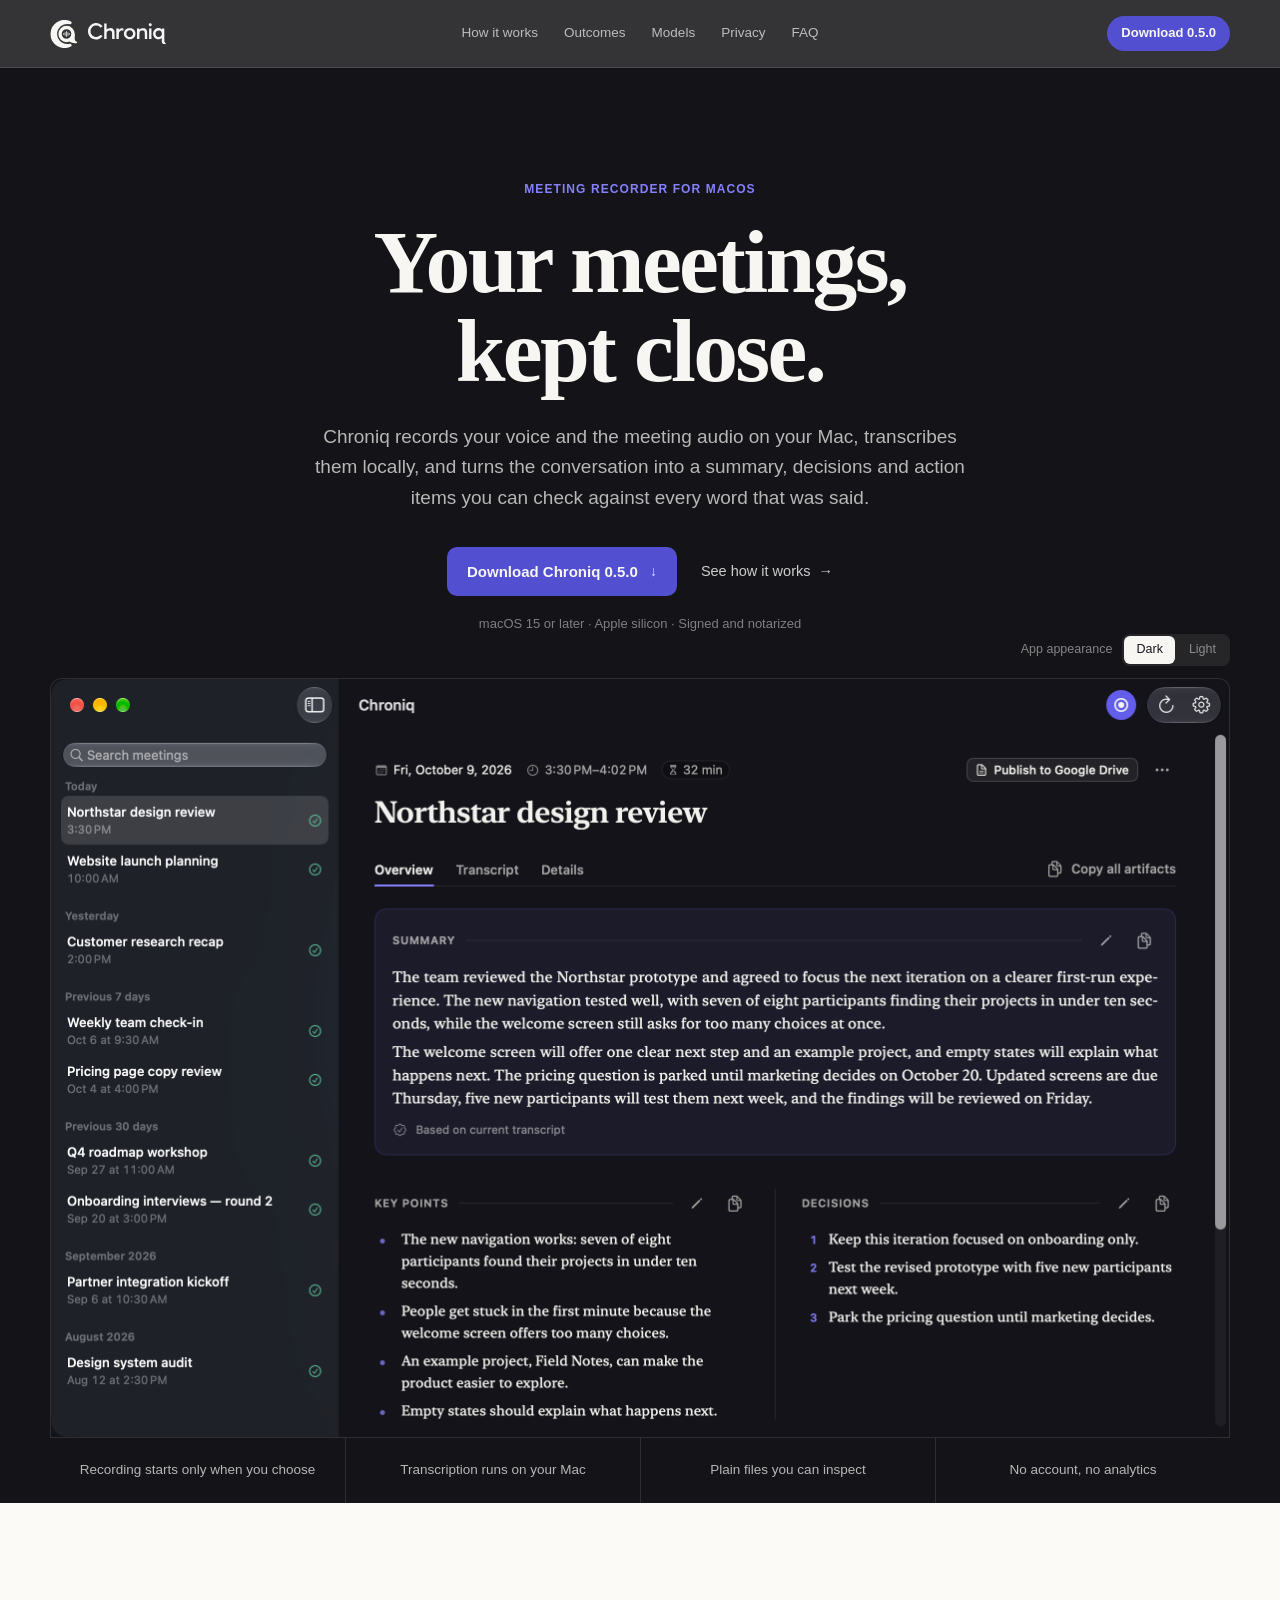
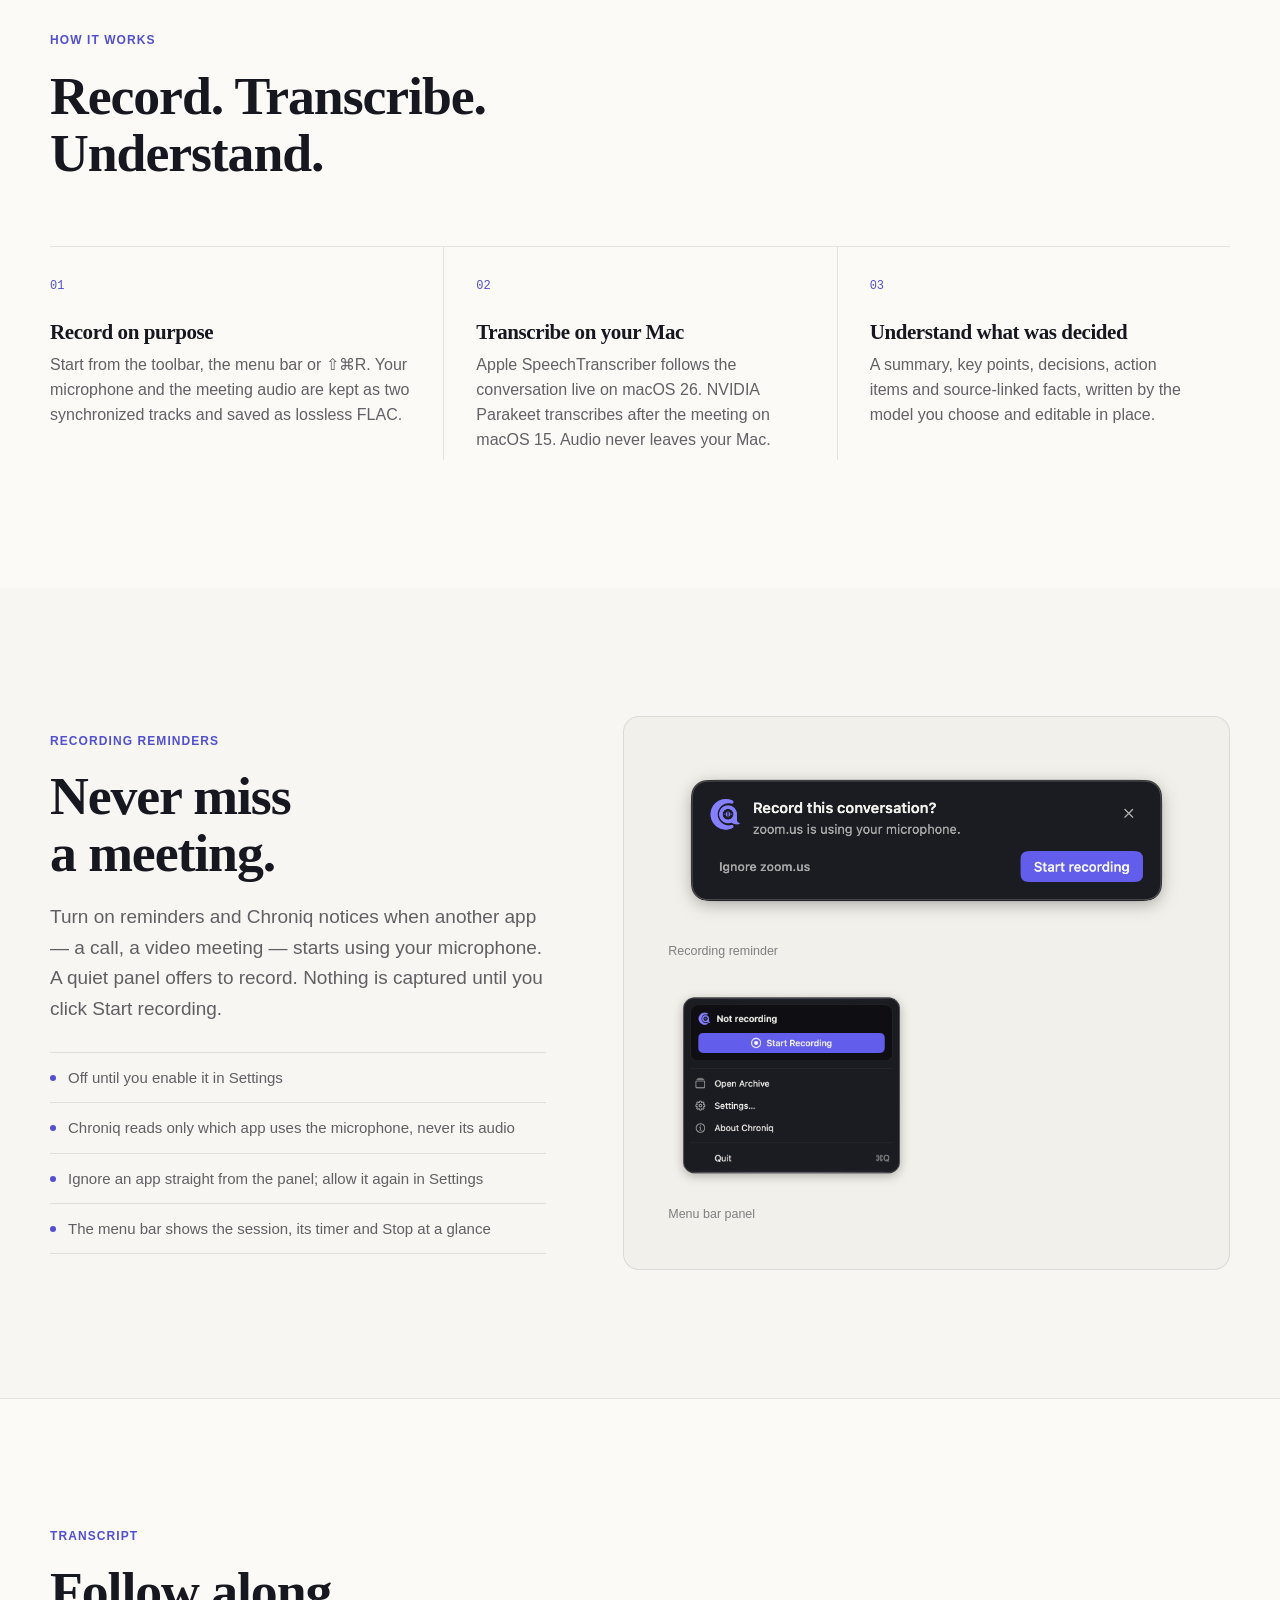
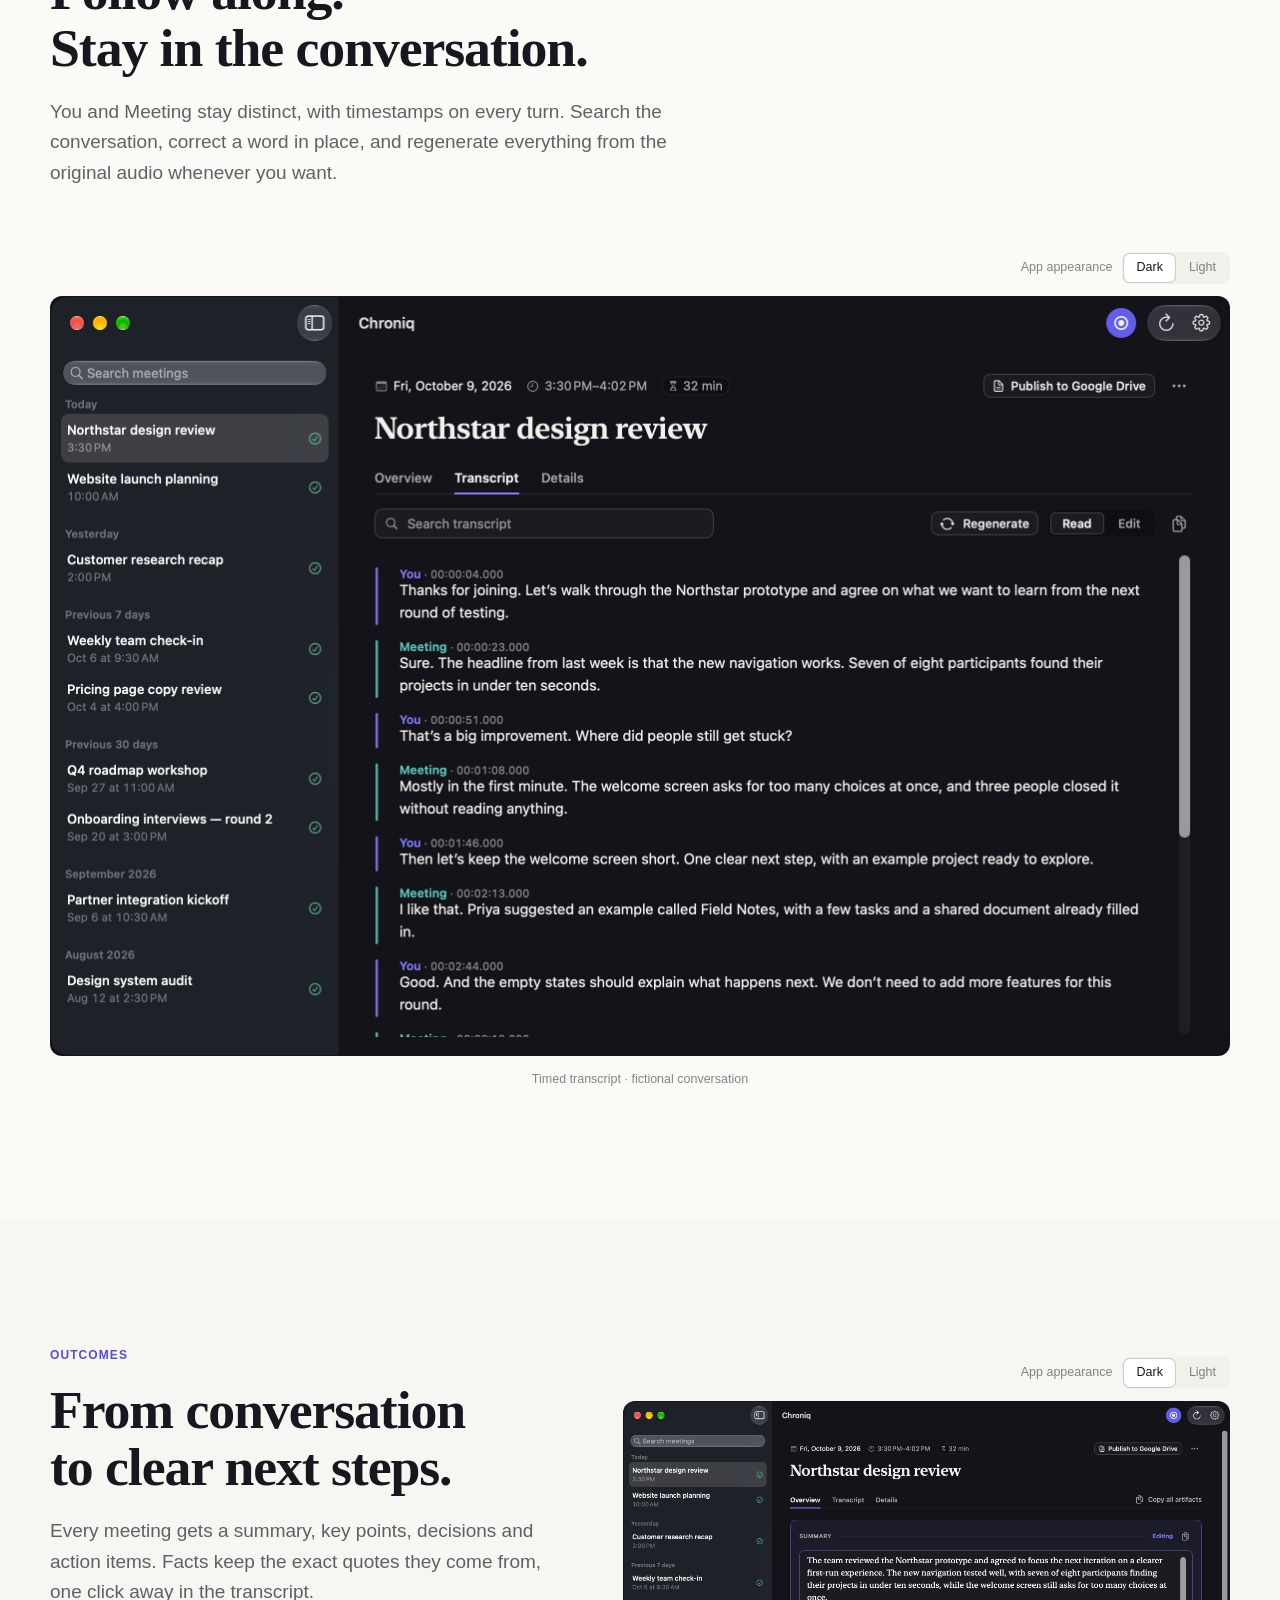
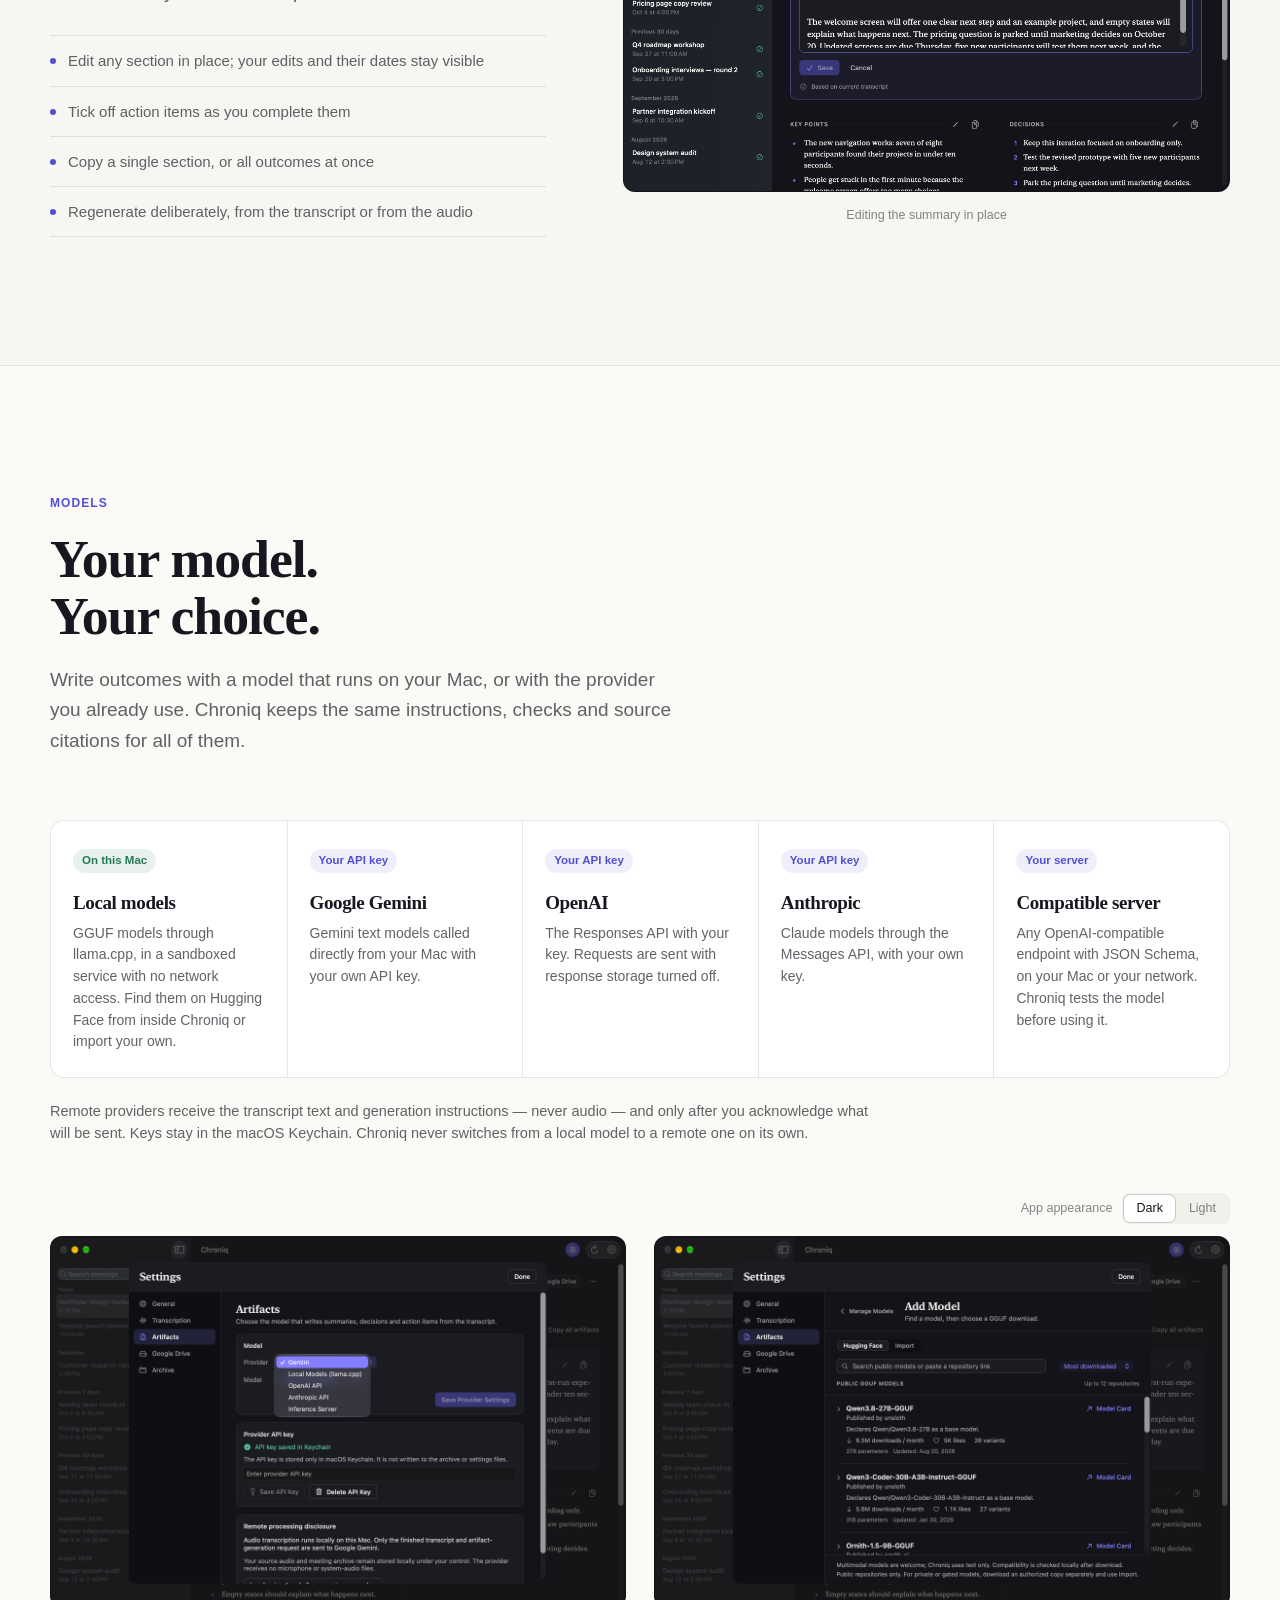
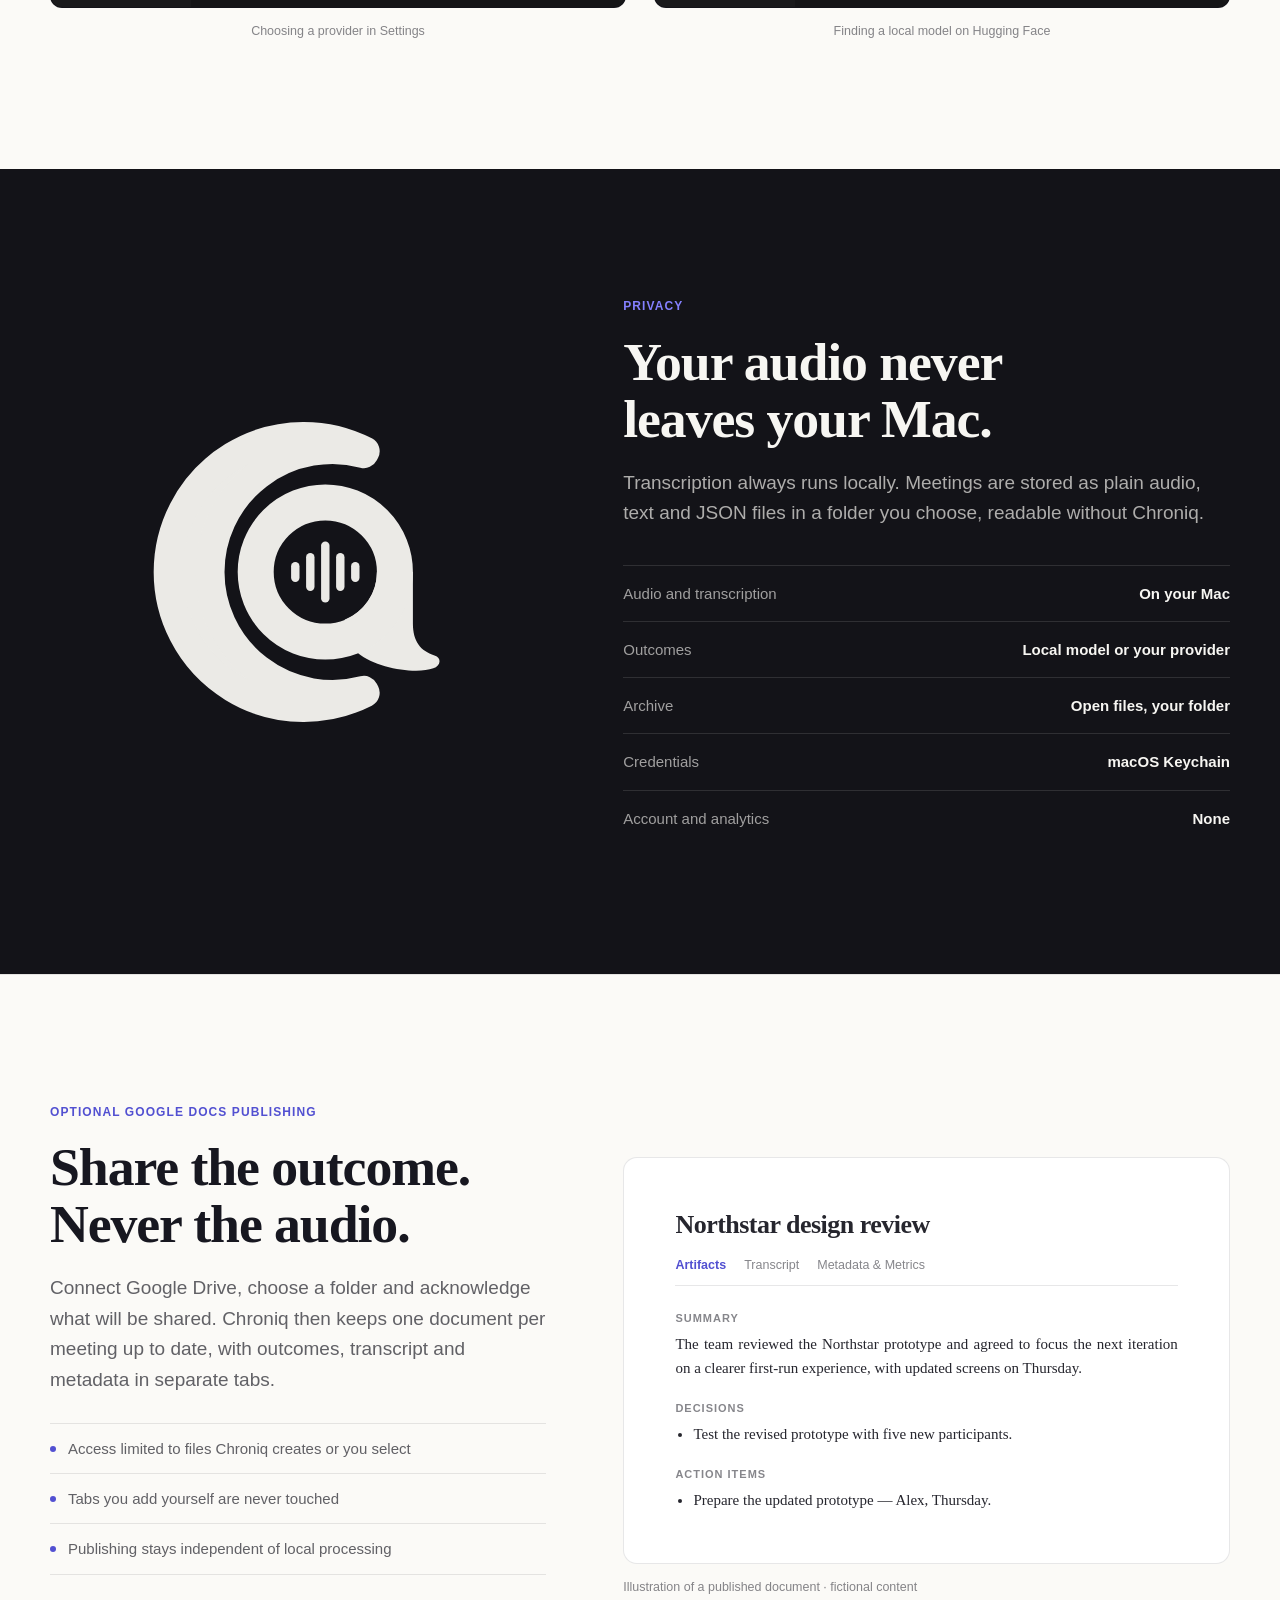
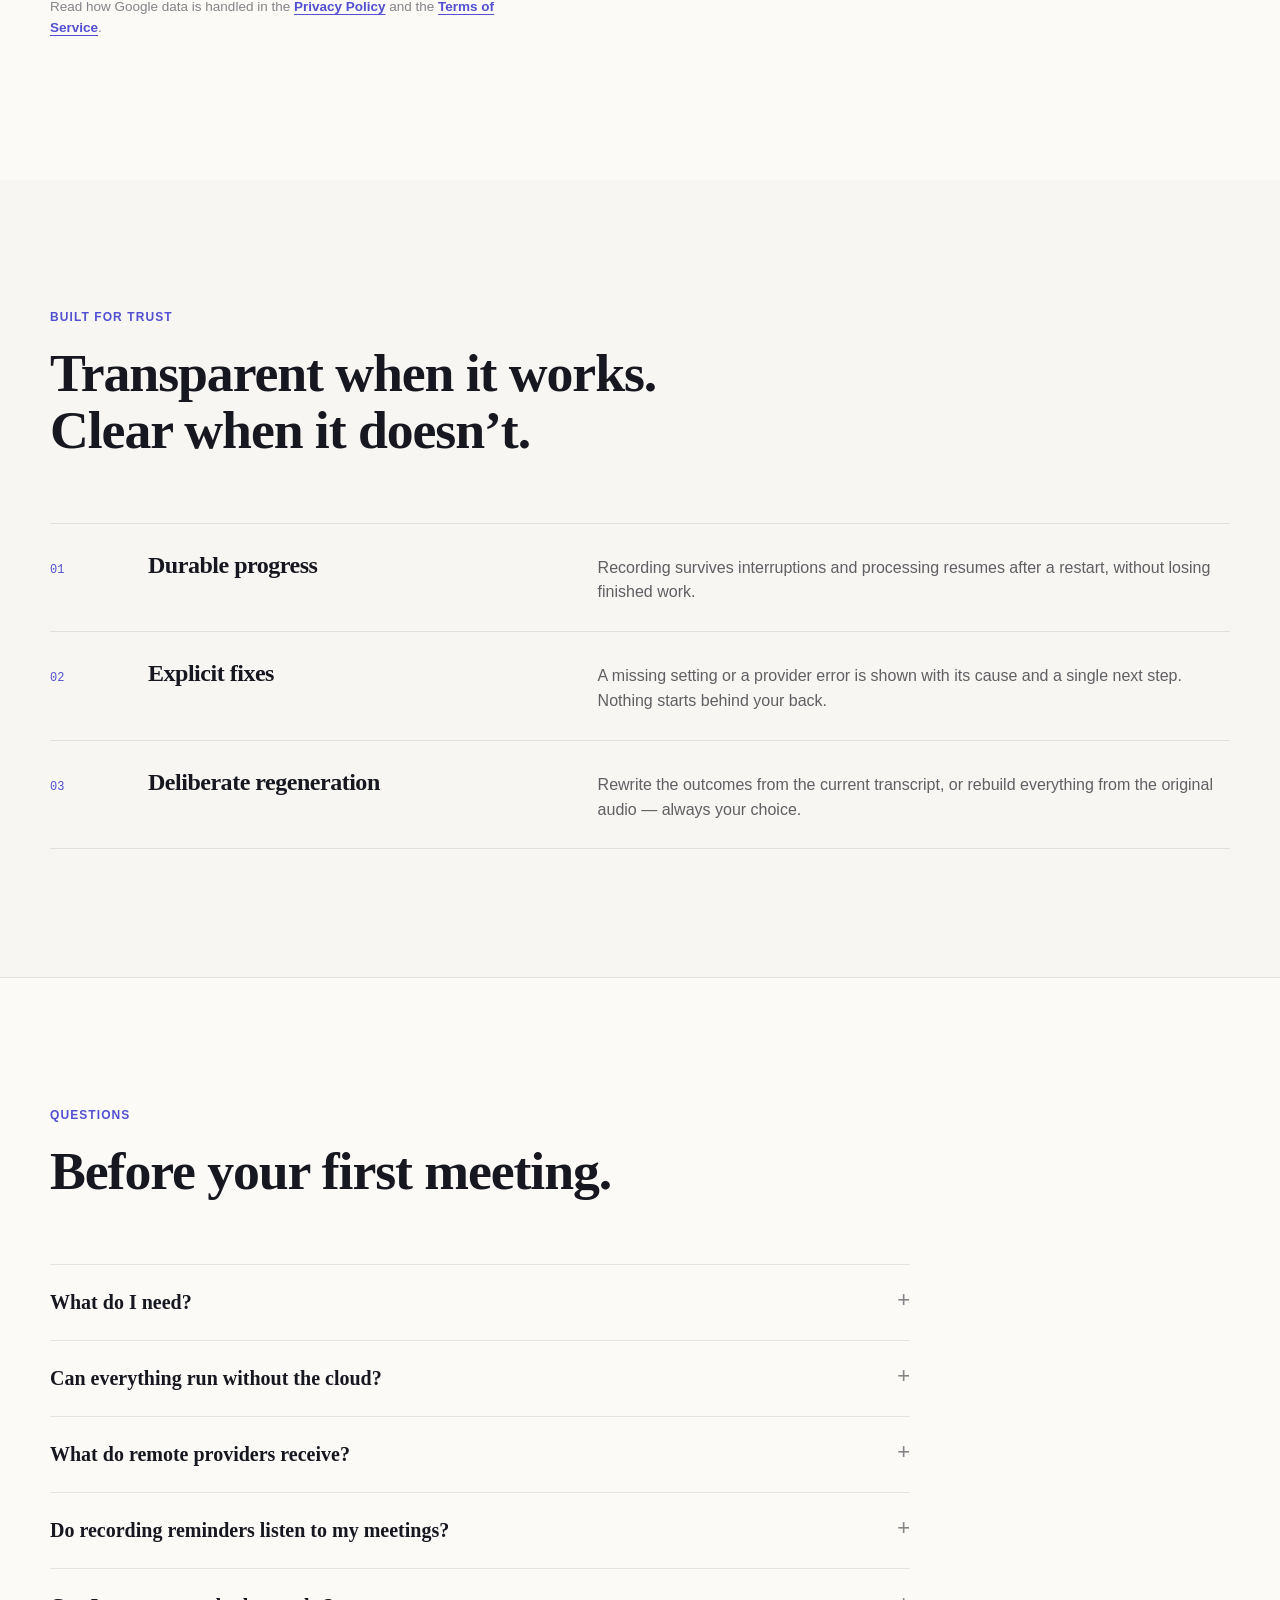
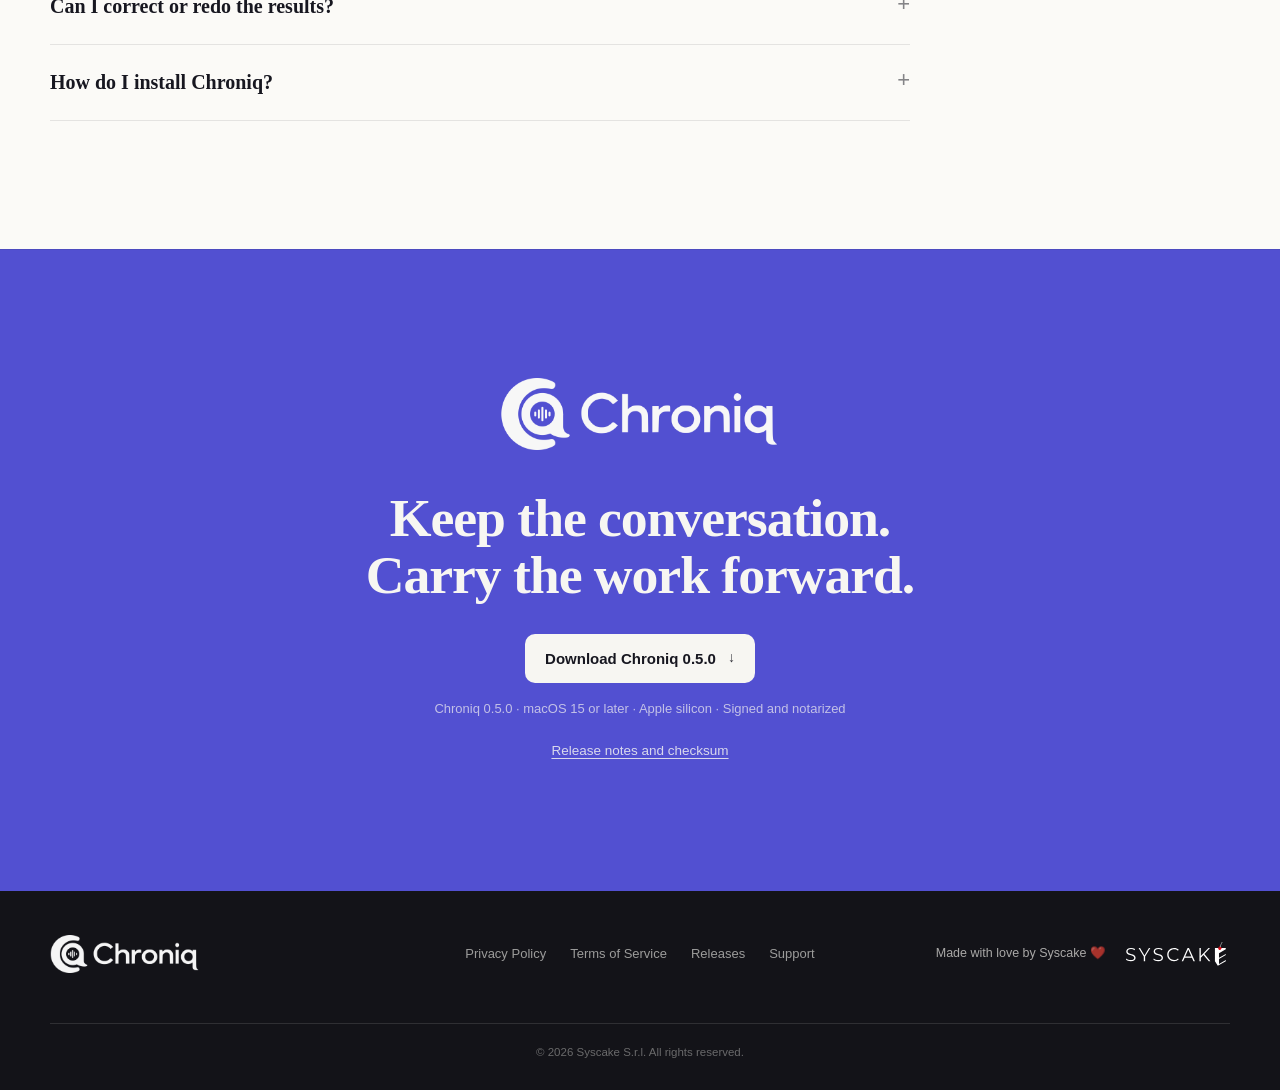
==== commit fec616da: "deploy: Chroniq product website" ====
--- a/index.html
+++ b/index.html
@@ -45,8 +45,8 @@
         <a href="#privacy">Privacy</a>
         <a href="#questions">FAQ</a>
       </nav>
-      <a class="header-download" href="https://github.com/SysCake/chroniq-site/releases/download/v0.4.0/Chroniq-0.4.0-macOS-arm64.dmg" data-release-link>
-        <span data-release-label="compact">Download 0.4.0</span>
+      <a class="header-download" href="https://github.com/SysCake/chroniq-site/releases/download/v0.5.0/Chroniq-0.5.0-macOS-arm64.dmg" data-release-link>
+        <span data-release-label="compact">Download 0.5.0</span>
       </a>
     </header>
 
@@ -61,8 +61,8 @@
             you can check against every word that was said.
           </p>
           <div class="hero-actions">
-            <a class="button button-primary" href="https://github.com/SysCake/chroniq-site/releases/download/v0.4.0/Chroniq-0.4.0-macOS-arm64.dmg" data-release-link>
-              <span data-release-label>Download Chroniq 0.4.0</span>
+            <a class="button button-primary" href="https://github.com/SysCake/chroniq-site/releases/download/v0.5.0/Chroniq-0.5.0-macOS-arm64.dmg" data-release-link>
+              <span data-release-label>Download Chroniq 0.5.0</span>
               <span class="button-arrow" aria-hidden="true">↓</span>
             </a>
             <a class="text-link" href="#how">See how it works <span aria-hidden="true">→</span></a>
@@ -369,12 +369,12 @@
         <div class="reveal">
           <img class="lockup" src="assets/ChroniqLockup-2x.png" alt="Chroniq" width="280" height="72" />
           <h2 id="download-title">Keep the conversation.<br />Carry the work forward.</h2>
-          <a class="button button-light" href="https://github.com/SysCake/chroniq-site/releases/download/v0.4.0/Chroniq-0.4.0-macOS-arm64.dmg" data-release-link>
-            <span data-release-label>Download Chroniq 0.4.0</span>
+          <a class="button button-light" href="https://github.com/SysCake/chroniq-site/releases/download/v0.5.0/Chroniq-0.5.0-macOS-arm64.dmg" data-release-link>
+            <span data-release-label>Download Chroniq 0.5.0</span>
             <span class="button-arrow" aria-hidden="true">↓</span>
           </a>
-          <p class="download-meta" data-release-meta>Chroniq 0.4.0 · macOS 15 or later · Apple silicon · Signed and notarized</p>
-          <a class="release-notes" href="https://github.com/SysCake/chroniq-site/releases/tag/v0.4.0">Release notes and checksum</a>
+          <p class="download-meta" data-release-meta>Chroniq 0.5.0 · macOS 15 or later · Apple silicon · Signed and notarized</p>
+          <a class="release-notes" href="https://github.com/SysCake/chroniq-site/releases/tag/v0.5.0">Release notes and checksum</a>
         </div>
       </section>
     </main>
@@ -386,7 +386,7 @@
       <div class="footer-links">
         <a href="privacy.html">Privacy Policy</a>
         <a href="terms.html">Terms of Service</a>
-        <a href="https://github.com/SysCake/chroniq-site/releases/tag/v0.4.0">Releases</a>
+        <a href="https://github.com/SysCake/chroniq-site/releases/tag/v0.5.0">Releases</a>
         <a href="mailto:chroniq-support@syscake.it">Support</a>
       </div>
       <a class="syscake-credit" href="https://syscake.it/" target="_blank" rel="noopener noreferrer"
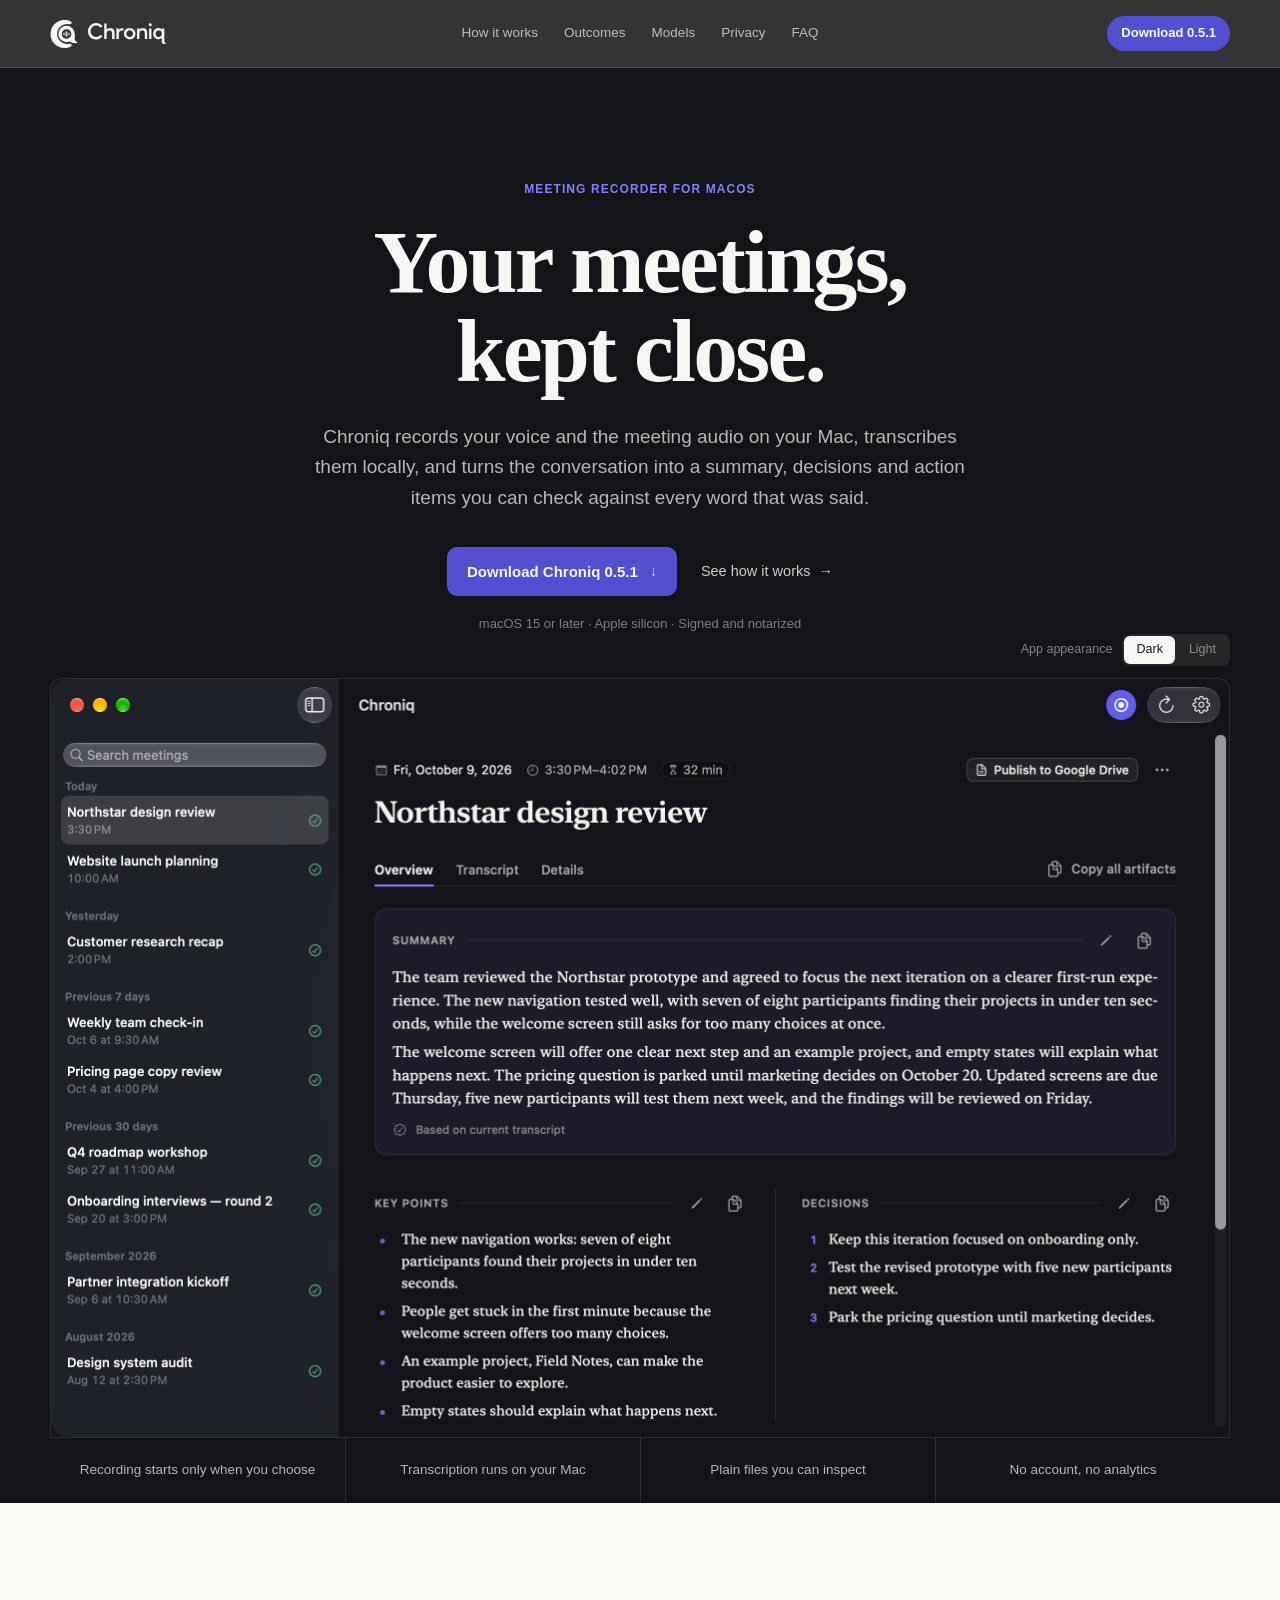
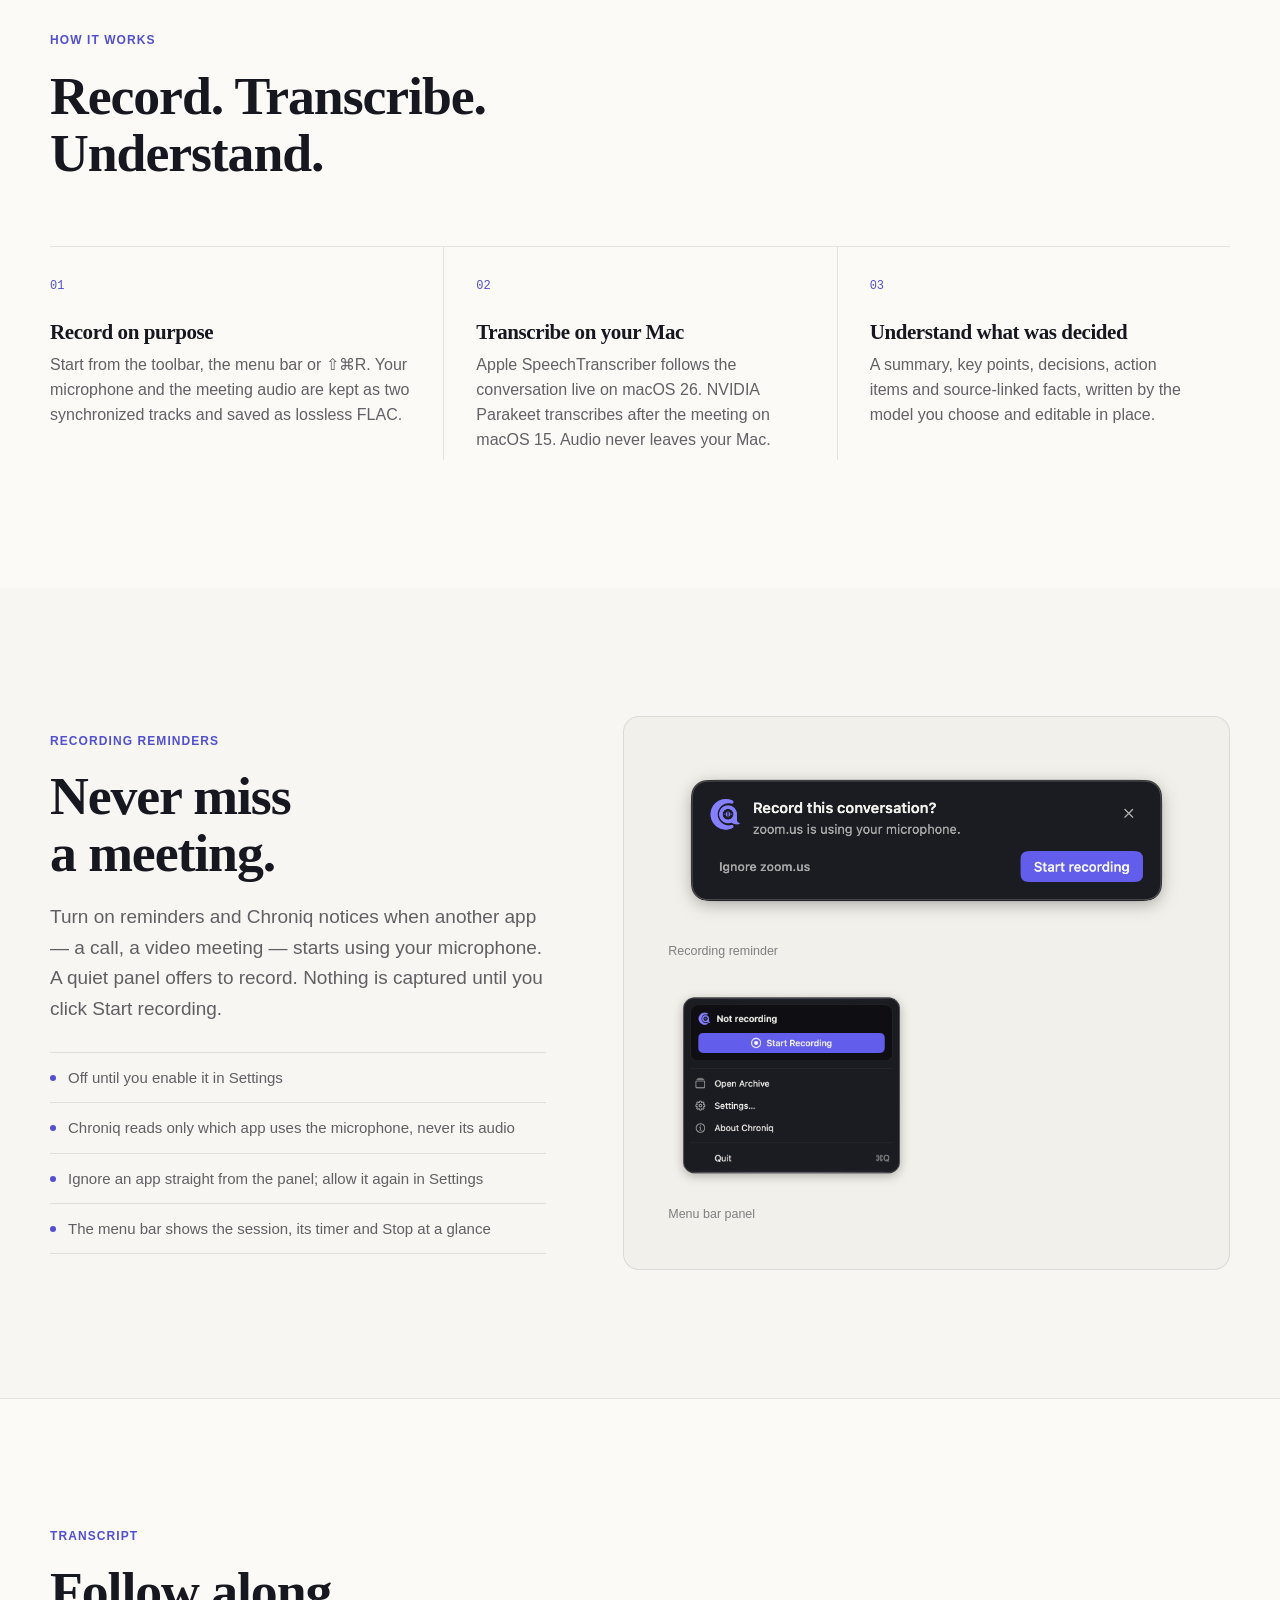
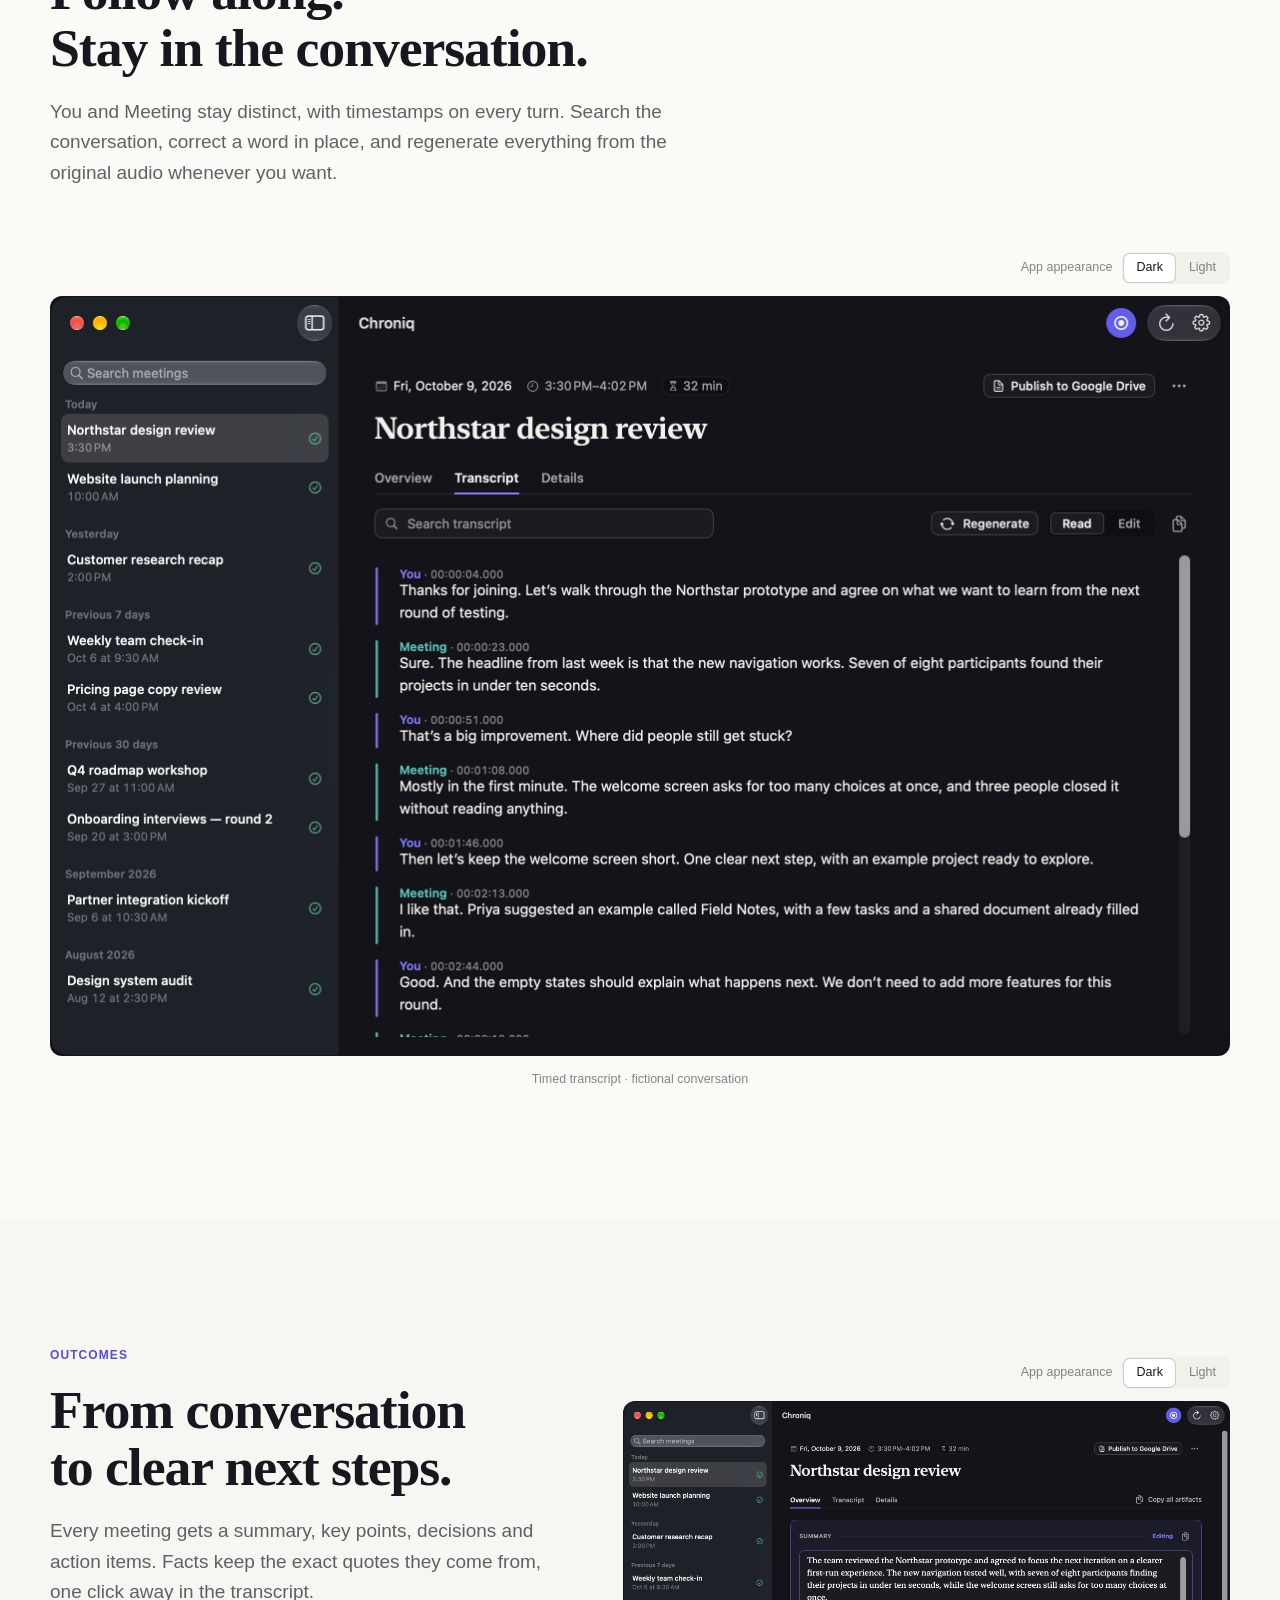
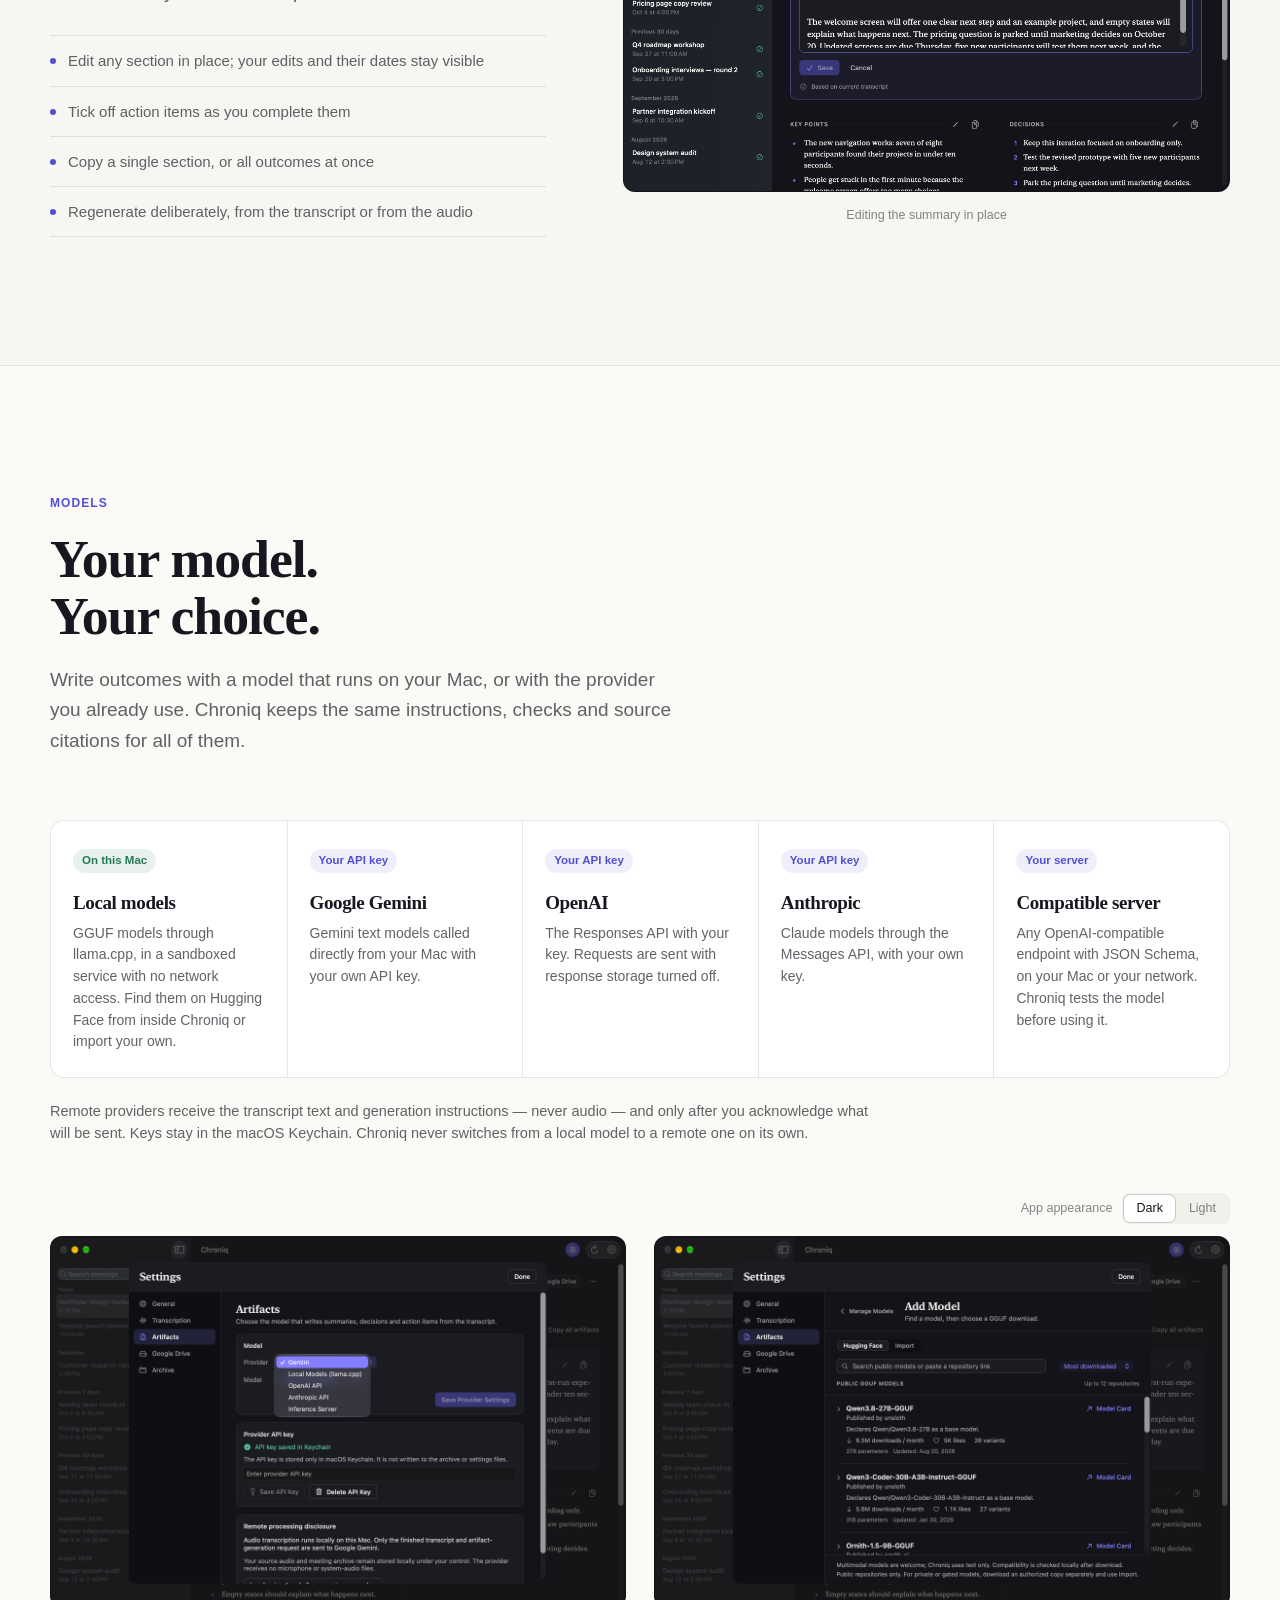
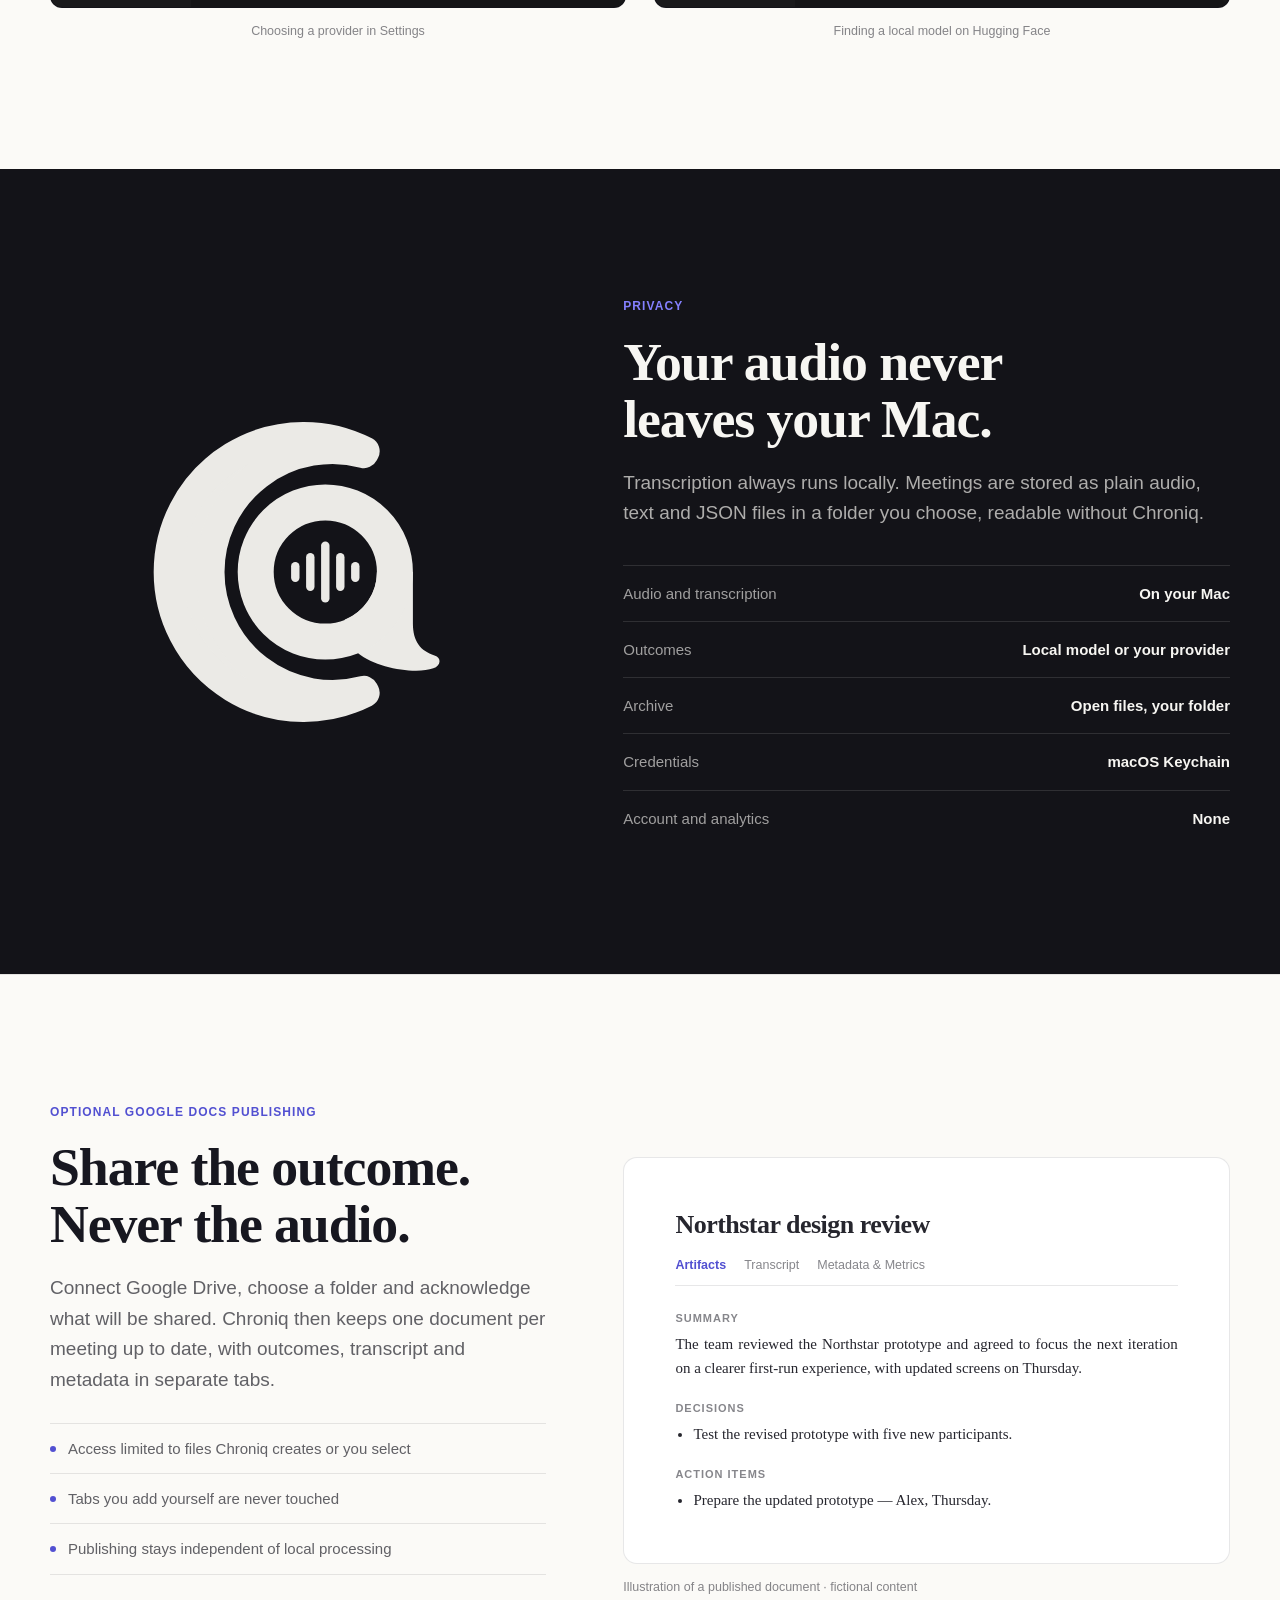
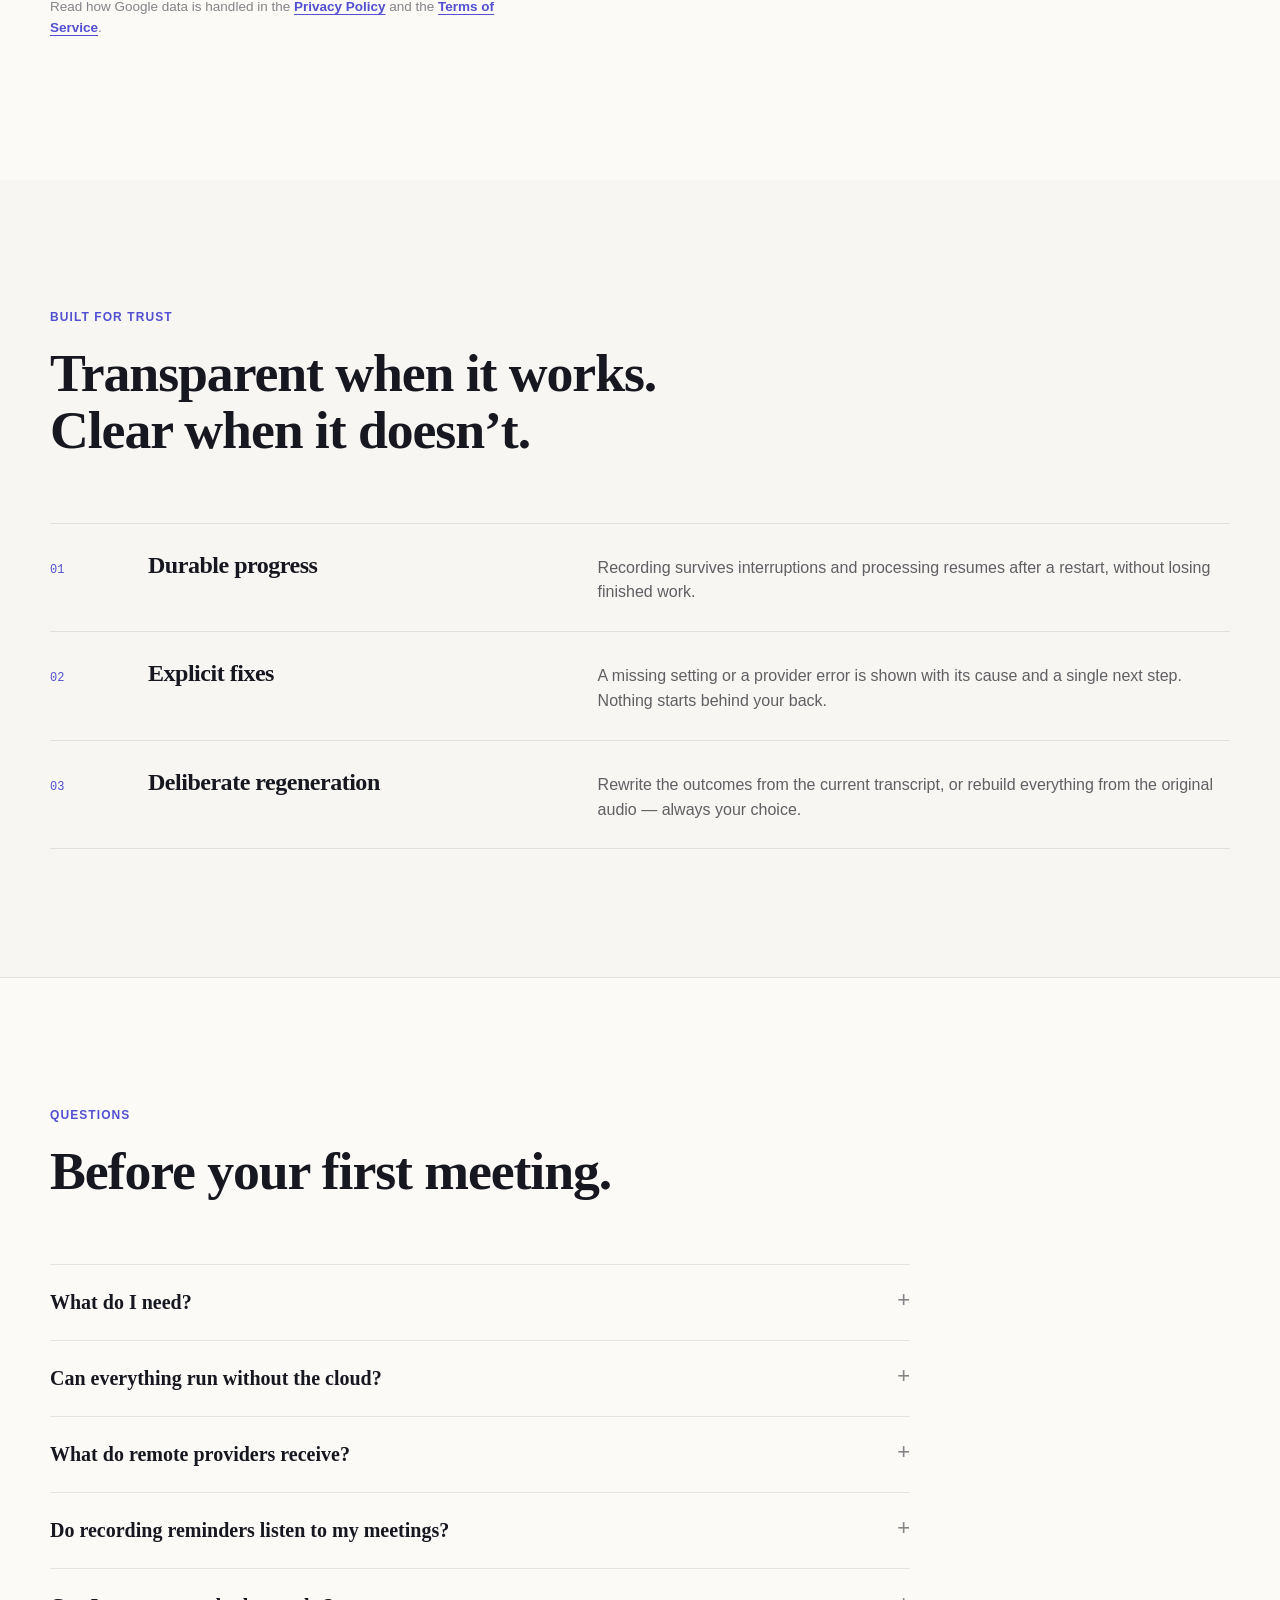
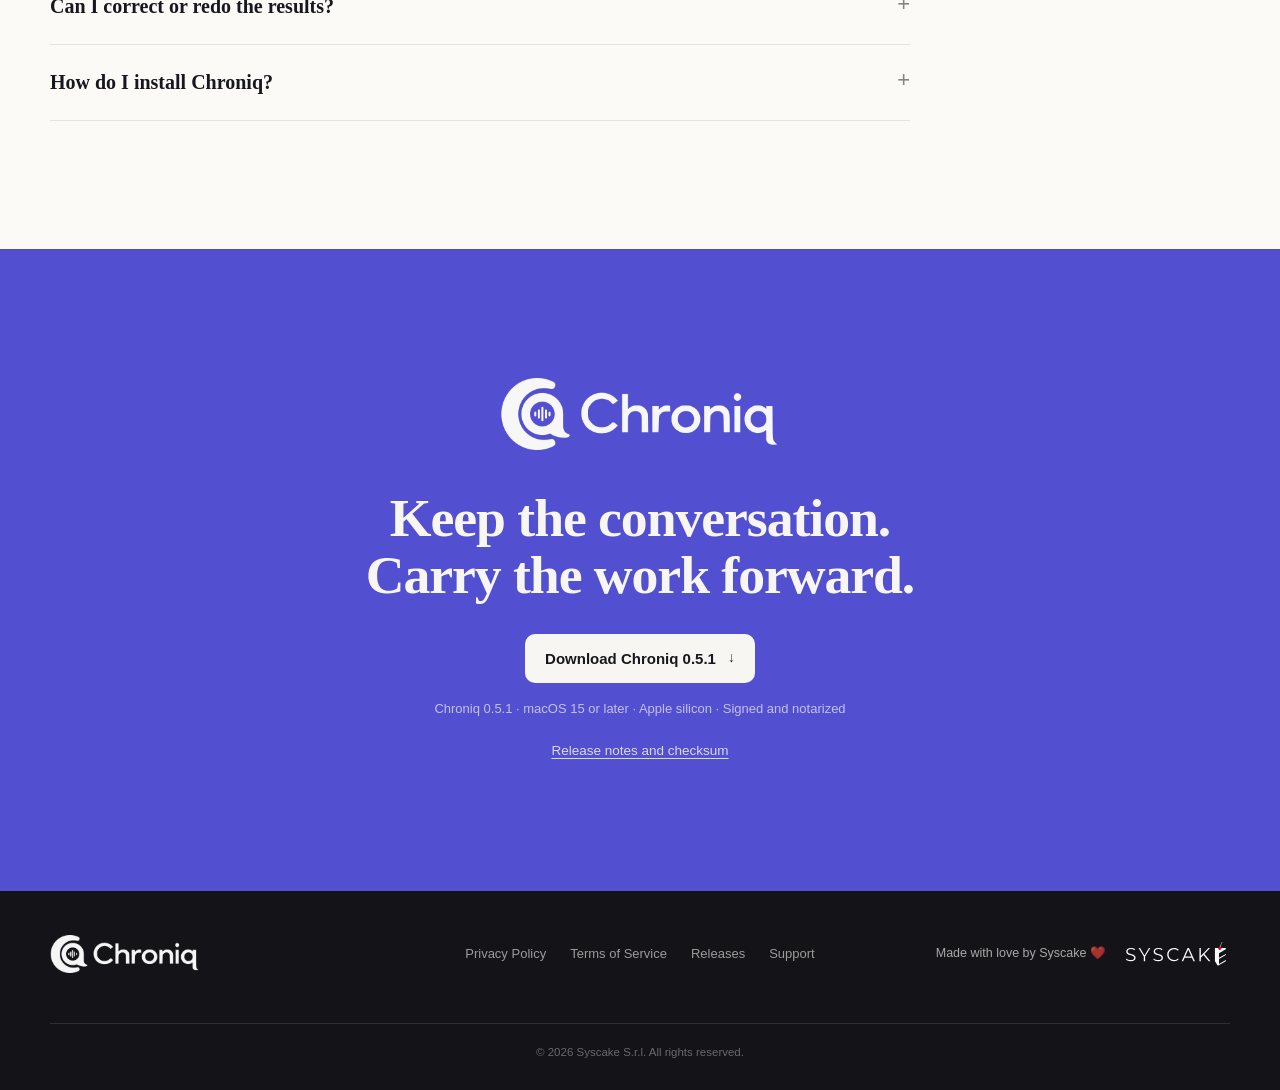
==== commit 2df4089a: "deploy: Chroniq product website" ====
--- a/index.html
+++ b/index.html
@@ -45,8 +45,8 @@
         <a href="#privacy">Privacy</a>
         <a href="#questions">FAQ</a>
       </nav>
-      <a class="header-download" href="https://github.com/SysCake/chroniq-site/releases/download/v0.5.0/Chroniq-0.5.0-macOS-arm64.dmg" data-release-link>
-        <span data-release-label="compact">Download 0.5.0</span>
+      <a class="header-download" href="https://github.com/SysCake/chroniq-site/releases/download/v0.5.1/Chroniq-0.5.1-macOS-arm64.dmg" data-release-link>
+        <span data-release-label="compact">Download 0.5.1</span>
       </a>
     </header>
 
@@ -61,8 +61,8 @@
             you can check against every word that was said.
           </p>
           <div class="hero-actions">
-            <a class="button button-primary" href="https://github.com/SysCake/chroniq-site/releases/download/v0.5.0/Chroniq-0.5.0-macOS-arm64.dmg" data-release-link>
-              <span data-release-label>Download Chroniq 0.5.0</span>
+            <a class="button button-primary" href="https://github.com/SysCake/chroniq-site/releases/download/v0.5.1/Chroniq-0.5.1-macOS-arm64.dmg" data-release-link>
+              <span data-release-label>Download Chroniq 0.5.1</span>
               <span class="button-arrow" aria-hidden="true">↓</span>
             </a>
             <a class="text-link" href="#how">See how it works <span aria-hidden="true">→</span></a>
@@ -369,12 +369,12 @@
         <div class="reveal">
           <img class="lockup" src="assets/ChroniqLockup-2x.png" alt="Chroniq" width="280" height="72" />
           <h2 id="download-title">Keep the conversation.<br />Carry the work forward.</h2>
-          <a class="button button-light" href="https://github.com/SysCake/chroniq-site/releases/download/v0.5.0/Chroniq-0.5.0-macOS-arm64.dmg" data-release-link>
-            <span data-release-label>Download Chroniq 0.5.0</span>
+          <a class="button button-light" href="https://github.com/SysCake/chroniq-site/releases/download/v0.5.1/Chroniq-0.5.1-macOS-arm64.dmg" data-release-link>
+            <span data-release-label>Download Chroniq 0.5.1</span>
             <span class="button-arrow" aria-hidden="true">↓</span>
           </a>
-          <p class="download-meta" data-release-meta>Chroniq 0.5.0 · macOS 15 or later · Apple silicon · Signed and notarized</p>
-          <a class="release-notes" href="https://github.com/SysCake/chroniq-site/releases/tag/v0.5.0">Release notes and checksum</a>
+          <p class="download-meta" data-release-meta>Chroniq 0.5.1 · macOS 15 or later · Apple silicon · Signed and notarized</p>
+          <a class="release-notes" href="https://github.com/SysCake/chroniq-site/releases/tag/v0.5.1">Release notes and checksum</a>
         </div>
       </section>
     </main>
@@ -386,7 +386,7 @@
       <div class="footer-links">
         <a href="privacy.html">Privacy Policy</a>
         <a href="terms.html">Terms of Service</a>
-        <a href="https://github.com/SysCake/chroniq-site/releases/tag/v0.5.0">Releases</a>
+        <a href="https://github.com/SysCake/chroniq-site/releases/tag/v0.5.1">Releases</a>
         <a href="mailto:chroniq-support@syscake.it">Support</a>
       </div>
       <a class="syscake-credit" href="https://syscake.it/" target="_blank" rel="noopener noreferrer"
